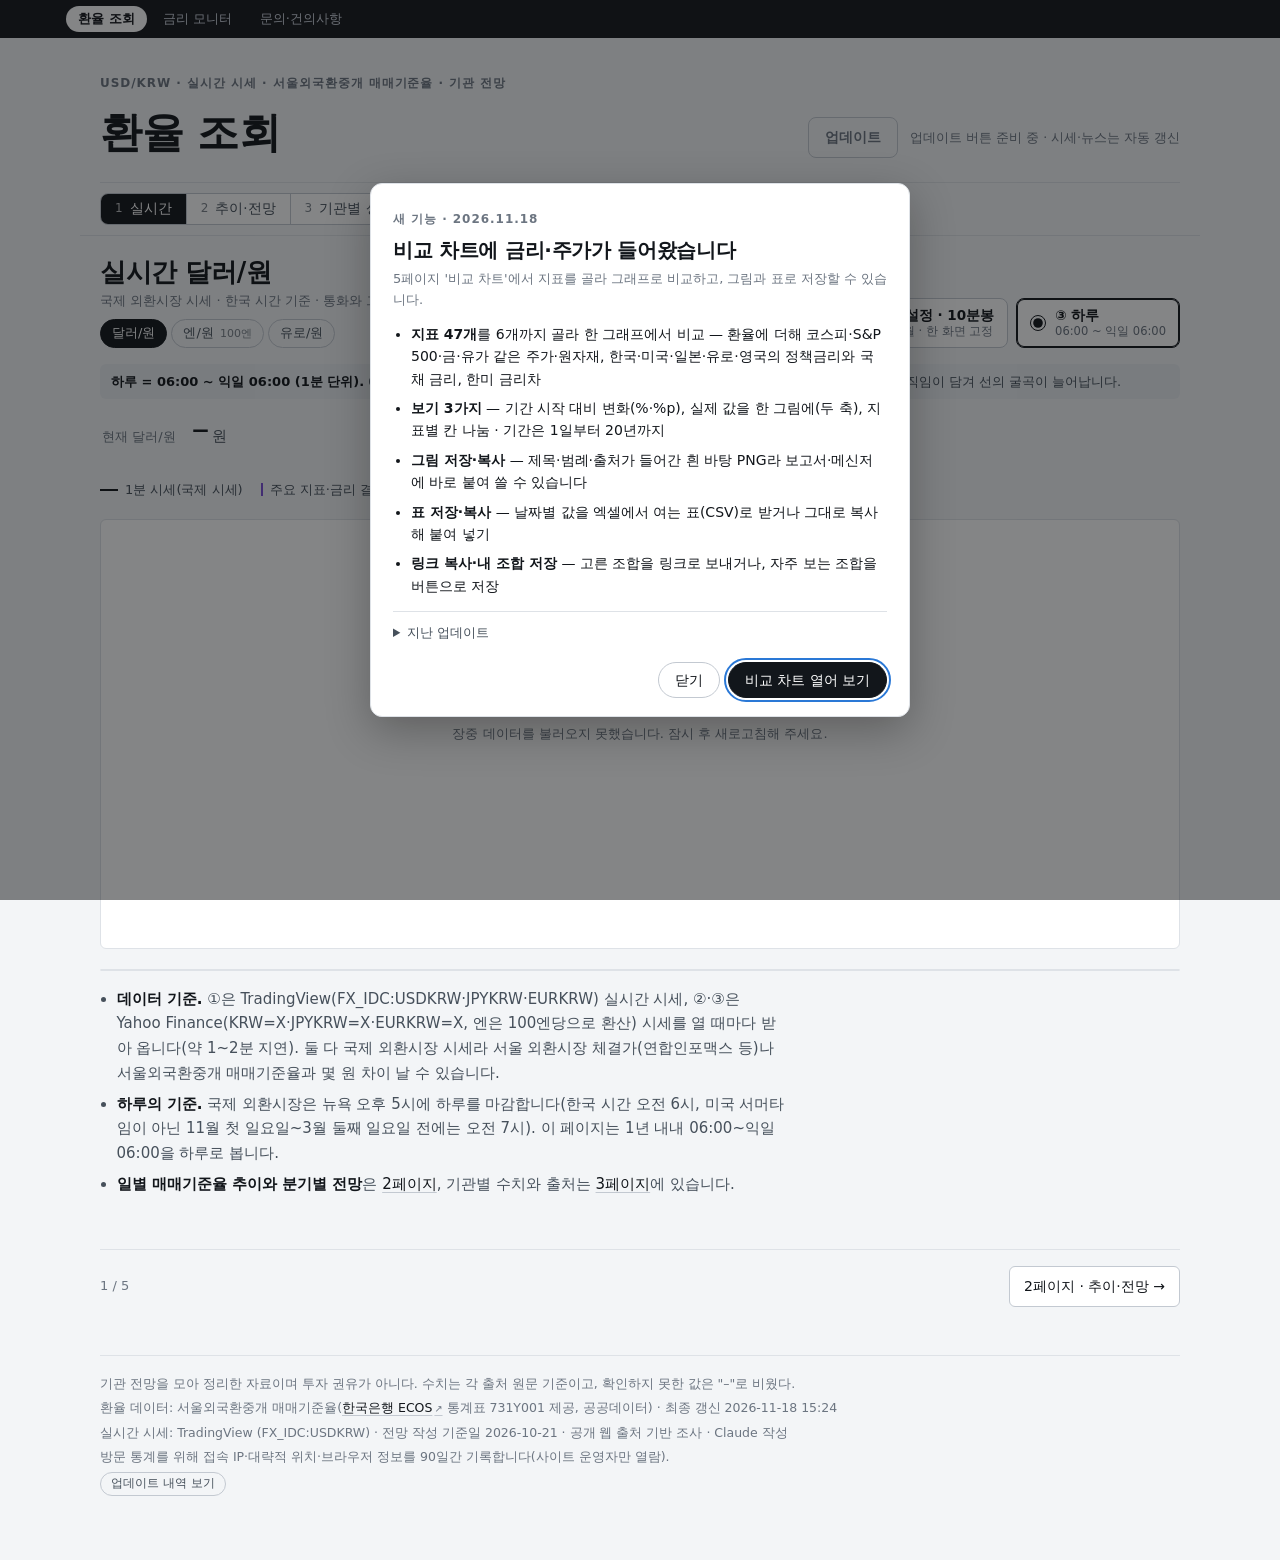
==== docs/index.html @ 7497f589 "새 기능 알림: 접속 때 가장 최근 업데이트 내역 팝업(한 번 닫으면 다음 업데이트까지 안 뜸), 바닥글 '업데이트 내역 보기' - 내용은 index.html 의 WN 배열 맨 앞" ====
<!doctype html>
<html lang="ko">
<head>
<meta charset="utf-8">
<meta name="viewport" content="width=device-width,initial-scale=1,viewport-fit=cover">
<meta name="description" content="달러/원 실시간 1분봉, 서울외국환중개 매매기준율 일별 추이, 국내외 기관 분기별 전망 모음.">
<title>환율 조회</title>
<link rel="stylesheet" href="https://fx-monitor.pages.dev/fonts/pretendard/pretendardvariable-dynamic-subset.css">
<style>
/* Layout: a dealing-room research brief. Live base-rate chart first, then quarterly averages, consensus, per-institution ledgers with source links, method. */
:root{
  --bg:#f3f5f7;
  --surface:#ffffff;
  --ink:#12161b;
  --ink-2:#46505b;
  --muted:#6c7581;
  --rule:#dee2e7;
  --rule-strong:#c3c9d1;
  --chip:#eaeef2;
  --zone:#eef2f6;
  --foreign:#2a78d6;
  --domestic:#eb6834;
  --bbg:#1baf7a;
  --ev:#7a4fd6;
  --up:#d6453d;
  --down:#2a6fd6;
  --font-display:"Pretendard Variable",Pretendard,-apple-system,BlinkMacSystemFont,"Apple SD Gothic Neo","Malgun Gothic",system-ui,sans-serif;
  --font-body:"Pretendard Variable",Pretendard,-apple-system,BlinkMacSystemFont,"Apple SD Gothic Neo","Malgun Gothic",system-ui,sans-serif;
  --k1:#2a78d6;--k2:#eb6834;--k3:#1baf7a;--k4:#eda100;--k5:#4a3aa7;--k6:#e87ba4;--k7:#008300;--k8:#e34948;
  --font-num:"Pretendard Variable",Pretendard,-apple-system,BlinkMacSystemFont,"Apple SD Gothic Neo","Malgun Gothic",system-ui,sans-serif;
}
@media (prefers-color-scheme: dark){
  :root:not([data-theme="light"]){
    --bg:#0f1215;--surface:#171b20;--ink:#eef1f4;--ink-2:#b4bcc6;--muted:#8a939e;
    --rule:#2a3038;--rule-strong:#3b434d;--chip:#232930;--zone:#1c2229;
    --foreign:#3987e5;--domestic:#d95926;--bbg:#199e70;--up:#ec6a62;--down:#5596ee;--ev:#a98cf2;
    --k1:#3987e5;--k2:#d95926;--k3:#199e70;--k4:#c98500;--k5:#9085e9;--k6:#d55181;--k7:#2e9e2e;--k8:#e66767;
    color-scheme:dark;
  }
}
:root[data-theme="dark"]{
  --bg:#0f1215;--surface:#171b20;--ink:#eef1f4;--ink-2:#b4bcc6;--muted:#8a939e;
  --rule:#2a3038;--rule-strong:#3b434d;--chip:#232930;--zone:#1c2229;
  --foreign:#3987e5;--domestic:#d95926;--bbg:#199e70;--up:#ec6a62;--down:#5596ee;--ev:#a98cf2;
  --k1:#3987e5;--k2:#d95926;--k3:#199e70;--k4:#c98500;--k5:#9085e9;--k6:#d55181;--k7:#2e9e2e;--k8:#e66767;
  color-scheme:dark;
}
*{box-sizing:border-box}
body{background:var(--bg);color:var(--ink);font-family:var(--font-body);font-size:15px;line-height:1.65;-webkit-font-smoothing:antialiased;font-variant-numeric:tabular-nums}
.wrap{max-width:1120px;margin:0 auto;padding-inline:20px;padding-block:28px 64px}
@media (max-width:480px){.wrap{padding-inline:16px}}
h1,h2,h3{font-family:var(--font-display);text-wrap:balance;margin:0;color:var(--ink);letter-spacing:-.015em}
h1{font-size:clamp(28px,4.4vw,42px);line-height:1.2;font-weight:700;letter-spacing:-.01em}
h2{font-size:clamp(21px,2.6vw,26px);line-height:1.3;font-weight:700}
h3{font-size:17px;line-height:1.4;font-weight:600}
p{margin:0;max-width:68ch}
a{color:var(--ink);text-decoration:underline;text-decoration-color:var(--rule-strong);text-underline-offset:3px;text-decoration-thickness:1px}
a:hover{text-decoration-color:var(--ink)}
a[target="_blank"]::after{content:"↗";font-size:.78em;margin-left:2px;color:var(--muted)}
a:focus-visible,[tabindex]:focus-visible,button:focus-visible,input:focus-visible{outline:2px solid var(--foreign);outline-offset:2px;border-radius:2px}
.num,td.n,th.n{font-family:var(--font-num);font-variant-numeric:tabular-nums}
.eyebrow{font-size:12px;letter-spacing:.08em;text-transform:uppercase;color:var(--muted);font-weight:600}
.muted{color:var(--muted)}
.small{font-size:13px}

/* header */
header.top{display:grid;gap:14px;padding-block:8px 24px;border-bottom:1px solid var(--rule)}
.lede{font-size:16px;color:var(--ink-2)}
.meta{display:flex;flex-wrap:wrap;gap:6px 18px;font-size:13px;color:var(--muted)}

/* nav */
nav.toc{position:sticky;top:env(safe-area-inset-top,0px);z-index:5;background:var(--bg);border-bottom:1px solid var(--rule);margin-inline:-20px;padding-inline:20px}
@media (max-width:480px){nav.toc{margin-inline:-16px;padding-inline:16px}}
nav.toc .navrow{display:flex;align-items:center;flex-wrap:wrap;gap:8px 14px;padding-block:10px}
nav.toc ul{list-style:none;margin:0;padding:0;display:flex;gap:6px;overflow-x:auto;scrollbar-width:none;flex:1 1 260px;min-width:0}
.pager{display:inline-flex;border:1px solid var(--rule-strong);border-radius:8px;overflow:hidden;flex:none;background:var(--surface)}
.pager button{font:inherit;font-size:13.5px;font-weight:500;line-height:1.3;padding:6px 14px;border:0;background:transparent;color:var(--ink-2);cursor:pointer;display:inline-flex;align-items:center;gap:7px}
.pager button + button{border-left:1px solid var(--rule-strong)}
.pager button:hover{color:var(--ink)}
.pager button[aria-selected="true"]{background:var(--ink);color:var(--surface)}
.pager .pn{font-family:var(--font-num);font-size:12px;opacity:.7}
.pager{max-width:100%;overflow-x:auto;scrollbar-width:none}
@media (max-width:480px){.pager button{padding:6px 9px;font-size:12.5px;gap:4px}.pager .pn{display:none}}
nav.toc ul::-webkit-scrollbar{display:none}
nav.toc a{display:block;white-space:nowrap;text-decoration:none;font-size:13px;padding:5px 11px;border-radius:999px;background:var(--chip);color:var(--ink-2)}
nav.toc a::after{content:none}
nav.toc a:hover{color:var(--ink)}

/* stat row */
.stats{display:grid;grid-template-columns:repeat(auto-fit,minmax(230px,1fr));gap:12px;margin-top:24px}
.stat{background:var(--surface);border:1px solid var(--rule);border-radius:6px;padding:16px 18px;display:grid;gap:6px;min-width:0;align-content:start}
.stat .label{font-size:13px;color:var(--muted);font-weight:500}
.stat .big{font-family:var(--font-num);font-size:30px;line-height:1.1;font-weight:500;letter-spacing:-.02em}
.stat .pair{display:grid;grid-template-columns:auto 1fr;gap:4px 10px;align-items:baseline}
.stat .pair .v{font-family:var(--font-num);font-size:24px;font-weight:500;letter-spacing:-.02em}
.stat .pair .k{font-size:13px;color:var(--ink-2);display:flex;align-items:center;gap:6px}
.stat .foot{font-size:12.5px;color:var(--muted)}
.sw{display:inline-block;width:10px;height:10px;border-radius:50%;flex:none}
.sw.f{background:var(--foreign)} .sw.d{background:var(--domestic)} .sw.b{background:var(--bbg)}
.sw.sq{border-radius:1px} .sw.dia{border-radius:1px;transform:rotate(45deg) scale(.85)}
.sw.line{width:18px;height:0;border-radius:0;background:none;border-top:2px solid var(--ink)}
.sw.dash{width:18px;height:0;border-radius:0;background:none;border-top:2px dashed var(--ink-2)}
.sw.dash.f{border-top-color:var(--foreign)} .sw.dash.d{border-top-color:var(--domestic)} .sw.dash.b{border-top-color:var(--bbg)}
.sw.dot{width:8px;height:8px;opacity:.5}
.sw.band{width:18px;height:10px;border-radius:2px;background:var(--ink);opacity:.14}
.sw.evsw{width:2px;height:13px;border-radius:0;background:var(--ev)}
.evlab{font-family:var(--font-body);font-size:11.5px;fill:var(--ink);paint-order:stroke;stroke:var(--surface);stroke-width:3px;stroke-linejoin:round}
.evlab .evn,.evlab.evn{font-weight:600}
.evlab .evv,.evlab.evv{fill:var(--ink-2)}
.evarrow{stroke:var(--ev);stroke-width:1.25}
.evhead{fill:var(--ev)}
.evbadge{fill:var(--ev)}
.evnum{fill:#fff;font-family:var(--font-num);font-size:10.5px;font-weight:600}
.evlist .evr .nb{display:inline-grid;place-items:center;width:17px;height:17px;border-radius:50%;background:var(--ev);color:#fff;font-family:var(--font-num);font-size:10.5px;font-weight:600;margin-right:6px;vertical-align:1px}
.evlist{display:grid;gap:0;border:1px solid var(--rule);border-radius:6px;background:var(--surface);overflow:hidden}
.evlist .evh{font-size:12.5px;font-weight:600;color:var(--ink-2);padding:8px 12px;background:var(--bg);border-bottom:1px solid var(--rule)}
.evlist .evr{display:grid;grid-template-columns:52px minmax(140px,1.4fr) repeat(3,minmax(70px,.6fr)) auto;gap:4px 12px;align-items:baseline;padding:7px 12px;border-bottom:1px solid var(--rule);font-size:13px}
.evlist .evr:last-child{border-bottom:0}
.evlist .evr b{font-family:var(--font-num);font-weight:500}
.evlist .evr .num{font-family:var(--font-num);color:var(--ink-2)}
.evlist .evr .st{font-size:12px;color:var(--muted)}
.evlist.scroll{max-height:380px;overflow:auto}
.evlist.multi .evr{grid-template-columns:96px minmax(140px,1.4fr) repeat(3,minmax(70px,.6fr)) auto}
@media (max-width:600px){.evlist.multi .evr{grid-template-columns:90px 1fr}}
.lwinfo{font-size:12.5px;color:var(--ink-2);min-height:1.5em}
.lwinfo b{font-family:var(--font-num);font-weight:500;color:var(--ink)}
.evlist .evnone{padding:10px 12px;font-size:13px;color:var(--muted)}
@media (max-width:600px){.evlist .evr{grid-template-columns:44px 1fr;}.evlist .evr>span:nth-child(n+3){grid-column:2}}
.sw.cu{width:7px;height:12px;border-radius:1px;background:var(--up)}
.sw.cd{width:7px;height:12px;border-radius:1px;background:var(--down)}

/* sections */
section{padding-block:40px 8px;display:grid;gap:16px;scroll-margin-top:120px}
.pagehead{display:grid;gap:6px;padding-top:32px}
.pagefoot{display:flex;justify-content:space-between;align-items:center;gap:12px;flex-wrap:wrap;margin-top:44px;padding-top:16px;border-top:1px solid var(--rule)}
.nextpg{text-decoration:none;font-weight:500;font-size:14px;padding:8px 14px;border:1px solid var(--rule-strong);border-radius:6px;background:var(--surface)}
.nextpg:hover{border-color:var(--ink)}
section > .head{display:grid;gap:6px}
.card{background:var(--surface);border:1px solid var(--rule);border-radius:6px;padding:18px;min-width:0}
.notes{margin:0;padding-left:1.1em;display:grid;gap:6px;max-width:72ch;color:var(--ink-2)}
.notes b{color:var(--ink);font-weight:600}
.two{display:grid;grid-template-columns:repeat(auto-fit,minmax(300px,1fr));gap:12px}
.two > *{min-width:0}

/* chart controls */
.ctl{display:flex;flex-wrap:wrap;gap:10px 18px;align-items:center;margin-bottom:12px}
.seg{display:flex;flex-wrap:wrap;gap:4px}
.seg button{font:inherit;font-size:13px;line-height:1.3;padding:5px 11px;border-radius:999px;border:1px solid var(--rule-strong);background:transparent;color:var(--ink-2);cursor:pointer}
.seg button:hover{color:var(--ink);border-color:var(--ink-2)}
.seg button[aria-pressed="true"]{background:var(--ink);color:var(--surface);border-color:var(--ink)}
.chk{display:inline-flex;gap:6px;align-items:center;font-size:13px;color:var(--ink-2);cursor:pointer;user-select:none}
.chk input{accent-color:var(--ink);margin:0}
.chk.off{opacity:.45;cursor:default}
.dates{display:flex;flex-wrap:wrap;align-items:center;gap:6px;font-size:13px;color:var(--muted)}
.dates input{font-family:var(--font-num);font-size:13px;padding:4px 8px;border:1px solid var(--rule-strong);border-radius:4px;background:var(--surface);color:var(--ink);min-width:0}
.sumrow{display:flex;flex-wrap:wrap;gap:4px 22px;font-size:13px;color:var(--ink-2);margin-bottom:10px}
.sumrow b{font-family:var(--font-num);font-weight:500;color:var(--ink)}

/* chart */
.legend{display:flex;flex-wrap:wrap;gap:6px 18px;font-size:13px;color:var(--ink-2);margin-bottom:8px}
.legend span{display:inline-flex;align-items:center;gap:7px}
#chart{position:relative;width:100%;min-height:300px;touch-action:pan-y}
#chart svg{display:block}
#chart .loading{position:absolute;inset:0;display:grid;place-items:center;color:var(--muted);font-size:13px}
.grid{stroke:var(--rule);stroke-width:1}
.base{stroke:var(--rule-strong);stroke-width:1}
.tick{fill:var(--muted);font-family:var(--font-num);font-size:11px}
.xt{fill:var(--ink-2);font-family:var(--font-num);font-size:11px}
.xy{fill:var(--muted);font-family:var(--font-num);font-size:10.5px}
.tickmark{stroke:var(--rule-strong)}
.zone{fill:var(--zone)}
.zone-label{fill:var(--muted);font-family:var(--font-body);font-size:11px;font-weight:500}
.act{fill:none;stroke:var(--ink);stroke-width:1.5;stroke-linejoin:round;stroke-linecap:round}
.fc{fill:none;stroke-width:2;stroke-dasharray:5 4;stroke-linejoin:round}
.fc-f{stroke:var(--foreign)} .fc-d{stroke:var(--domestic)} .fc-b{stroke:var(--bbg)}
.mk{stroke:var(--surface);stroke-width:2}
.mk-f{fill:var(--foreign)} .mk-d{fill:var(--domestic)} .mk-b{fill:var(--bbg)}
.pt{stroke:var(--surface);stroke-width:1.25}
.pt-f{fill:var(--foreign);fill-opacity:.45}
.pt-d{fill:var(--domestic);fill-opacity:.45}
.dl{fill:var(--ink);font-family:var(--font-body);font-size:12px;font-weight:500}
.dl tspan.v{font-family:var(--font-num)}
.cross{stroke:var(--rule-strong);stroke-width:1}
.hov{fill:var(--ink);stroke:var(--surface);stroke-width:2}
.hit{fill:transparent;cursor:crosshair}
#tip{position:absolute;pointer-events:none;background:var(--surface);border:1px solid var(--rule-strong);border-radius:6px;padding:10px 12px;font-size:12.5px;line-height:1.5;min-width:200px;max-width:270px;box-shadow:0 6px 20px rgba(0,0,0,.12);z-index:3}
#tip .tq{font-family:var(--font-num);font-weight:500;color:var(--ink);margin-bottom:4px}
#tip .tr{display:flex;align-items:center;gap:7px;color:var(--ink)}
#tip .tr b{font-family:var(--font-num);font-weight:500;margin-left:auto;padding-left:10px}
#tip .ts{color:var(--muted);padding-left:17px;margin-bottom:3px}
#tip .tg{color:var(--ink-2);border-top:1px solid var(--rule);padding-top:5px;margin-top:3px}
.chart-help{font-size:12.5px;color:var(--muted);margin-top:8px}

/* tables */
.tbl{overflow-x:auto;border:1px solid var(--rule);border-radius:6px;background:var(--surface)}
table{border-collapse:collapse;width:100%;font-size:13.5px;line-height:1.5}
th,td{padding:9px 12px;text-align:left;vertical-align:top;border-bottom:1px solid var(--rule)}
tr:last-child td{border-bottom:0}
thead th{font-size:12px;font-weight:600;color:var(--muted);letter-spacing:.02em;background:var(--surface);white-space:nowrap;border-bottom:1px solid var(--rule-strong)}
td.n,th.n{text-align:right;white-space:nowrap}
td.n.empty{color:var(--muted)}
td.inst{white-space:nowrap;font-weight:500}
td.inst .sub{display:block;font-weight:400;font-size:12px;color:var(--muted)}
td.src{min-width:180px;font-size:12.5px}
td.date{white-space:nowrap;font-family:var(--font-num);font-size:12.5px;color:var(--ink-2)}
td.view{min-width:300px;color:var(--ink-2)}
td.dir{white-space:nowrap}
th.grp{text-align:center;color:var(--ink);font-size:12.5px}
th.grp .sw{margin-right:6px;vertical-align:-1px}
td.q{font-family:var(--font-num);font-weight:500}
td.big{font-size:15px;font-weight:500;color:var(--ink)}
.sep{border-left:1px solid var(--rule-strong)}
tr.subhead td{background:var(--bg);font-size:12px;font-weight:600;color:var(--muted);letter-spacing:.02em;padding-block:6px}
tr.ours td{color:var(--ink-2)}
sup.fn{font-family:var(--font-body);font-size:10px;color:var(--muted);margin-left:2px}
.pill{display:inline-block;font-size:11.5px;line-height:1.4;padding:1px 8px;border-radius:999px;background:var(--chip);color:var(--ink-2);white-space:nowrap}
.pill.eop{border:1px solid var(--rule-strong);background:transparent}
.dirtag{display:inline-block;font-size:12px;padding:1px 8px;border-radius:3px;background:var(--chip);color:var(--ink-2);white-space:nowrap}
.incl{font-size:13px;color:var(--ink-2);display:grid;gap:4px}
.incl b{color:var(--ink);font-weight:600}

/* aggregate cards */
.agg{display:grid;gap:10px;align-content:start}
.agg .h{display:grid;gap:2px}
.agg .h .t{font-weight:600;font-size:14.5px;color:var(--ink)}
.agg .h .s{font-size:12.5px;color:var(--muted)}
.agg table{font-size:13px}
.agg th,.agg td{padding:7px 8px}
.agg tr td:first-child,.agg tr th:first-child{padding-left:0}
.agg tr td:last-child,.agg tr th:last-child{padding-right:0}
.agg .note{font-size:12.5px;color:var(--ink-2)}
.cnt{display:flex;align-items:center;gap:8px;justify-content:flex-end}
.cnt .bar{display:inline-block;height:8px;border-radius:2px;background:var(--rule-strong);width:calc(var(--w) * 56px)}
.cnt .k{font-family:var(--font-num);min-width:2.6em;text-align:right}

.strip{display:grid;grid-template-columns:repeat(auto-fit,minmax(118px,1fr));gap:1px;background:var(--rule);border:1px solid var(--rule);border-radius:6px;overflow:hidden}
.strip div{background:var(--surface);padding:10px 12px;display:grid;gap:2px}
.strip .m{font-size:12px;color:var(--muted)}
.strip .v{font-family:var(--font-num);font-size:17px;font-weight:500}
.strip .now{box-shadow:inset 0 -2px 0 var(--ink)}
ul.plain{margin:0;padding-left:1.1em;display:grid;gap:7px;color:var(--ink-2)}
ul.plain b{color:var(--ink);font-weight:600}
footer{margin-top:48px;padding-top:18px;border-top:1px solid var(--rule);font-size:12.5px;color:var(--muted);display:grid;gap:4px}
html{scroll-behavior:smooth}
@media (prefers-reduced-motion:reduce){html{scroll-behavior:auto}}
[hidden]{display:none!important}
section > *,.mpanel > *,.card,.two > *{min-width:0}
.rchart,#chart,.rtchart{width:100%;min-width:0;overflow:hidden}
html,body{margin:0}
img{max-width:100%}
#rt{padding-top:20px}
.rt-bar{display:flex;flex-wrap:wrap;align-items:flex-end;justify-content:space-between;gap:10px 18px}
.lwov{position:absolute;left:0;top:0;pointer-events:none;z-index:3;overflow:visible}
.rtchart{height:clamp(380px,calc(100vh - 380px),760px);height:clamp(380px,calc(100dvh - 380px),760px);background:var(--surface);border:1px solid var(--rule);border-radius:6px;overflow:hidden}
#tv{height:100%;width:100%}
.credit{font-size:12px;color:var(--muted);margin-top:-8px}
.p2intro{display:grid;gap:12px;padding-top:28px}
.modes{display:flex;flex-wrap:wrap;gap:8px}
.mode{display:flex;align-items:center;gap:9px;padding:8px 13px;border:1px solid var(--rule-strong);border-radius:8px;background:var(--surface);cursor:pointer;user-select:none}
.mode input{accent-color:var(--ink);margin:0;width:16px;height:16px}
.mode span{display:grid;line-height:1.3}
.mode b{font-size:13.5px;font-weight:600;color:var(--ink)}
.mode small{font-size:11.5px;color:var(--muted)}
.mode:has(input:checked){border-color:var(--ink);box-shadow:inset 0 0 0 1px var(--ink)}
.mpanel{display:grid;gap:10px}
.spec{font-size:13px;color:var(--ink-2);background:var(--chip);border-radius:6px;padding:7px 11px;margin:0;max-width:none}
.spec b{color:var(--ink);font-weight:600}
.rchart{position:relative;height:clamp(320px,calc(100vh - 470px),640px);height:clamp(320px,calc(100dvh - 470px),640px);background:var(--surface);border:1px solid var(--rule);border-radius:6px;touch-action:pan-y}
.rchart svg{display:block}
.rchart .msg{position:absolute;inset:0;display:grid;place-items:center;color:var(--muted);font-size:13px;text-align:center;padding:16px}
.rtip{position:absolute;pointer-events:none;background:var(--surface);border:1px solid var(--rule-strong);border-radius:6px;padding:9px 11px;font-size:12.5px;line-height:1.5;min-width:170px;box-shadow:0 6px 20px rgba(0,0,0,.12);z-index:3}
.rtip .tq{font-family:var(--font-num);font-weight:500;color:var(--ink);margin-bottom:3px}
.rtip .tr{display:flex;gap:10px;justify-content:space-between;color:var(--ink-2)}
.rtip .tr b{font-family:var(--font-num);font-weight:500;color:var(--ink)}
.up{color:var(--up)} .down{color:var(--down)}
.dline{fill:none;stroke:var(--ink);stroke-width:1.75;stroke-linejoin:round;stroke-linecap:round}
.darea{fill:var(--ink);fill-opacity:.06;stroke:none}
.dfill{fill:none;stroke:var(--ink-2);stroke-width:1.5;stroke-linejoin:round;opacity:.55}
.sw.fill{width:18px;height:0;border-radius:0;background:none;border-top:2px solid var(--ink-2);opacity:.55}
.oline{stroke:var(--ink-2);stroke-width:1;stroke-dasharray:4 4}
.olab{fill:var(--ink-2);font-family:var(--font-num);font-size:11px;paint-order:stroke;stroke:var(--surface);stroke-width:4px;stroke-linejoin:round}
.toprow{display:flex;flex-wrap:wrap;align-items:flex-end;justify-content:space-between;gap:10px 20px}
.updbox{display:flex;flex-wrap:wrap;align-items:center;gap:6px 12px}
.updbtn{font:inherit;font-size:14px;font-weight:600;padding:8px 16px;border-radius:8px;border:1px solid var(--ink);background:var(--ink);color:var(--surface);cursor:pointer}
.updbtn:disabled{background:transparent;color:var(--muted);border-color:var(--rule-strong);cursor:default}
.updmsg{font-size:12.5px;color:var(--muted);max-width:42ch}
.updconfirm{display:grid;gap:10px;margin-top:4px;padding:12px 14px;border:1.5px solid var(--ink);border-radius:8px;background:var(--surface);font-size:14px;max-width:640px}
.updconfirm p{margin:0}
.updconfirm .row{display:flex;gap:8px}
.updconfirm button{font:inherit;font-size:13.5px;font-weight:500;padding:6px 14px;border-radius:6px;border:1px solid var(--rule-strong);background:transparent;color:var(--ink);cursor:pointer}
.updconfirm button.go{background:var(--ink);color:var(--surface);border-color:var(--ink)}
#nq{font:inherit;font-size:13px;padding:5px 10px;border:1px solid var(--rule-strong);border-radius:6px;background:var(--surface);color:var(--ink);min-width:0;width:200px}
.urgent{border:1.5px solid var(--up);border-radius:8px;background:var(--surface);padding:10px 14px;display:grid;gap:4px}
.urgent .uh{font-size:12.5px;font-weight:600;color:var(--up)}
.lgh{font-size:14.5px;margin:18px 0 8px}
.lgh2{font-size:13px;font-weight:600;color:var(--ink-2);margin:14px 0 6px}
.linkgrid{display:grid;grid-template-columns:repeat(auto-fill,minmax(240px,1fr));gap:10px}
.lcard{display:grid;gap:3px;background:var(--surface);border:1px solid var(--rule);border-radius:8px;padding:12px 14px;text-decoration:none;color:var(--ink);min-width:0}
.lcard:hover{border-color:var(--rule-strong);background:var(--chip)}
.lcard b{font-size:14px;font-weight:600}
.lcard span{font-size:12.5px;color:var(--muted)}
.nx-toolbar{display:flex;flex-wrap:wrap;gap:10px 14px;align-items:center;margin-bottom:12px}
.nx-search{flex:1 1 220px;max-width:340px;border:1px solid var(--rule-strong);background:var(--surface);color:var(--ink);border-radius:8px;padding:6px 10px;font:inherit;font-size:14px}
.nx-toolbar select{border:1px solid var(--rule-strong);background:var(--surface);color:var(--ink);border-radius:8px;padding:5px 8px;font:inherit;font-size:13px}
.nx-check{display:inline-flex;align-items:center;gap:6px;font-size:13px;color:var(--ink-2)}
.nx-end{margin-left:auto}
.nx-btn{border:1px solid var(--rule-strong);background:var(--surface);color:var(--ink);border-radius:8px;padding:5px 12px;font:inherit;font-size:13px;cursor:pointer}
.nx-btn:hover{background:var(--chip)}
.nx-cats{display:flex;flex-wrap:wrap;gap:6px;flex-basis:100%}
.nx-cat{border:1px solid var(--rule-strong);background:var(--surface);border-radius:999px;padding:3px 11px;font:inherit;font-size:13px;color:var(--ink-2);cursor:pointer}
.nx-cat:hover{background:var(--chip)}
.nx-cat[aria-pressed="true"]{border-color:var(--ink-2);color:var(--ink);font-weight:600}
.nx-cat .n{color:var(--muted);font-weight:400;margin-left:3px}
.nx-inbox{display:grid;grid-template-columns:minmax(0,5fr) minmax(0,6fr);border:1px solid var(--rule);border-radius:10px;background:var(--surface);overflow:hidden;height:max(460px,calc(100dvh - 260px))}
.nx-list{overflow-y:auto;border-right:1px solid var(--rule);outline:none;overscroll-behavior:contain}
.nx-day{position:sticky;top:0;z-index:1;background:var(--surface);border-bottom:1px solid var(--rule);padding:6px 16px;font-size:12px;font-weight:600;color:var(--ink-2);display:flex;justify-content:space-between}
.nx-day span{font-weight:400;color:var(--muted)}
.nx-item{display:grid;grid-template-columns:10px minmax(0,1fr);gap:2px 10px;padding:10px 16px 11px 12px;border-bottom:1px solid var(--rule);cursor:pointer}
.nx-item:hover{background:var(--chip)}
.nx-item[aria-selected="true"]{background:color-mix(in srgb,var(--down) 10%,transparent)}
.nx-dot{width:7px;height:7px;border-radius:50%;margin-top:7px;background:transparent}
.nx-item.unread .nx-dot{background:var(--down)}
.nx-item .meta{font-size:12px;color:var(--muted);display:flex;gap:6px;min-width:0}
.nx-item .meta .s{color:var(--ink-2);font-weight:500;overflow:hidden;text-overflow:ellipsis;white-space:nowrap}
.nx-item .t{grid-column:2;font-size:14px;line-height:1.45;color:var(--ink-2);display:-webkit-box;-webkit-line-clamp:2;-webkit-box-orient:vertical;overflow:hidden}
.nx-item.unread .t{color:var(--ink);font-weight:600}
.nx-item .tg{grid-column:2;font-size:11.5px;color:var(--muted)}
.nx-item .tg.lv-긴급{color:var(--up)}
.nx-empty{padding:40px 20px;text-align:center;color:var(--muted);font-size:14px}
.nx-reader{overflow-y:auto;padding:28px 32px;display:grid;align-content:start;gap:14px;min-width:0}
.nx-reader .pill{justify-self:start;font-size:11.5px;border:1px solid var(--rule-strong);border-radius:999px;padding:1px 9px;color:var(--ink-2)}
.nx-reader .pill.lv-긴급{border-color:var(--up);color:var(--up)}
.nx-reader h3{font-size:21px;line-height:1.4;word-break:keep-all;text-wrap:pretty}
.nx-reader .byline{font-size:13px;color:var(--muted)}
.nx-reader .none{margin:0;color:var(--muted);font-size:13.5px}
.nx-reader .open{justify-self:start;display:inline-block;background:var(--down);color:#fff;border-radius:8px;padding:7px 14px;font-size:14px;font-weight:600;text-decoration:none}
.nx-reader .open::after{content:"↗";color:inherit;font-size:.9em;margin-left:4px}
.nx-reader-empty{color:var(--muted);font-size:14px;padding-top:40px;text-align:center}
.nx-badge{display:inline-grid;place-items:center;min-width:18px;height:18px;padding:0 5px;margin-left:6px;border-radius:999px;background:var(--down);color:#fff;font-size:11px;font-weight:600;vertical-align:1px}
@media (max-width:860px){
  .nx-inbox{grid-template-columns:1fr;height:auto;overflow:visible;border:0;background:transparent}
  .nx-list{border:1px solid var(--rule);border-radius:10px;background:var(--surface);overflow:visible}
  .nx-reader{display:none}
  .nx-end{margin-left:0}
}
.newslist{display:grid;background:var(--surface);border:1px solid var(--rule);border-radius:6px;overflow:hidden;position:relative;min-height:120px}
.newslist .msg{padding:24px;color:var(--muted);font-size:13px;text-align:center}
.nday{font-size:12px;font-weight:600;color:var(--muted);letter-spacing:.02em;padding:10px 14px 6px;background:var(--bg);border-bottom:1px solid var(--rule)}
.nitem{display:grid;grid-template-columns:44px auto 1fr auto;align-items:baseline;gap:4px 10px;padding:9px 14px;border-bottom:1px solid var(--rule);text-decoration:none;color:var(--ink)}
.nitem:hover{background:var(--chip)}
.nitem::after{content:none!important}
.ntime{font-family:var(--font-num);font-size:12.5px;color:var(--muted)}
.nbadge{font-size:11px;font-weight:600;padding:1px 7px;border-radius:3px;white-space:nowrap;border:1px solid var(--rule-strong);color:var(--ink-2)}
.nbadge.lv-긴급{border-color:var(--up);color:var(--up)}
.nbadge.lv-외환{border-color:var(--down);color:var(--down)}
.ntitle{font-size:14px;line-height:1.5;min-width:0}
.nitem .nsrc{font-size:12px;color:var(--muted);white-space:nowrap}
.nitem.fresh .ntitle{font-weight:600}
@media (max-width:600px){.nitem{grid-template-columns:40px auto 1fr}.nitem .nsrc{grid-column:3}}
.ntime{white-space:nowrap}
.urgent .nitem{grid-template-columns:76px auto 1fr auto}
@media (max-width:600px){.urgent .nitem{grid-template-columns:76px auto 1fr}}
.nowbox{display:flex;flex-wrap:wrap;align-items:baseline;gap:4px 16px;padding-inline:2px}
.nowbox .nlab{font-size:13px;color:var(--muted);font-weight:500}
.nowbox .nval{font-family:var(--font-num);font-size:clamp(28px,4vw,36px);font-weight:500;letter-spacing:-.02em;line-height:1.1;color:var(--ink)}
.nowbox .nunit{font-family:var(--font-body);font-size:15px;color:var(--ink-2);margin-left:3px;letter-spacing:0}
.nowbox .nchg{font-size:14px;color:var(--ink-2)}
.nowbox .nchg b{font-family:var(--font-num);font-weight:500}
.nowbox .ntime{font-size:13px;color:var(--muted)}
.band{fill:var(--ink);fill-opacity:.09;stroke:none}
.cline{fill:none;stroke:var(--ink);stroke-width:1.25;stroke-linejoin:round}
.wick{stroke-width:1}
.c-up{fill:var(--up);stroke:var(--up)} .c-dn{fill:var(--down);stroke:var(--down)}
.dsep{stroke:var(--rule);stroke-width:1;stroke-dasharray:2 3}
.curseg{margin-top:8px}
.c2bar{display:flex;flex-wrap:wrap;align-items:center;gap:6px 14px;padding-top:24px}
#p2{scroll-margin-top:64px}.c2bar .curseg{margin-top:0}
.pager button{white-space:nowrap}
.curseg small{font-size:11px;color:inherit;opacity:.7;margin-left:2px}

/* ---------- 5페이지: 비교 차트 */
.cmp-ser{display:flex;flex-wrap:wrap;gap:6px;margin-bottom:12px}
.cmp-chip{display:grid;grid-template-columns:auto auto;gap:0 8px;align-items:center;text-align:left;font:inherit;border:1px solid var(--rule-strong);background:var(--surface);border-radius:8px;padding:6px 11px 6px 9px;cursor:pointer;color:var(--ink)}
.cmp-chip:hover{border-color:var(--ink-2)}
.cmp-chip .k{width:16px;height:0;border-top:2px dashed var(--rule-strong);grid-row:1/3}
.cmp-chip[aria-pressed="true"]{border-color:var(--ink-2)}
.cmp-chip[aria-pressed="true"] .k{border-top-style:solid;border-top-color:var(--c)}
.cmp-chip .nm{font-size:13.5px;font-weight:600;white-space:nowrap}
.cmp-chip[aria-pressed="false"] .nm{font-weight:400;color:var(--ink-2)}
.cmp-chip .sb{font-size:11.5px;color:var(--muted);white-space:nowrap;font-family:var(--font-num)}
.cmp-label{font-size:12.5px;color:var(--muted);margin-right:2px}
.cmpchart{height:auto;min-height:340px}
.cline{fill:none;stroke-width:2;stroke-linejoin:round;stroke-linecap:round}
.zero{stroke:var(--ink-2);stroke-width:1;stroke-dasharray:3 3;opacity:.6}
.endlab{font-family:var(--font-body);font-size:12px;fill:var(--ink-2)}
.endlab b,.endlab .v{font-weight:600;fill:var(--ink)}
.plab{font-family:var(--font-body);font-size:12px;font-weight:600;fill:var(--ink)}
.cmp-chip .nm,.cmp-chip .sb{grid-column:2}
.cmp-chip.picked{grid-template-columns:auto auto auto}
.cmp-chip .x{grid-row:1/3;grid-column:3;font-size:16px;line-height:1;color:var(--muted);margin-left:4px}
.cmp-chip.picked:hover .x{color:var(--ink)}
.cmp-picked{display:flex;flex-wrap:wrap;align-items:flex-start;gap:6px 10px;margin-bottom:12px;padding-bottom:12px;border-bottom:1px solid var(--rule)}
.cmp-picked .cmp-label{padding-top:10px}
.cmp-picked .cmp-ser{margin-bottom:0}
.cmpcat{margin-bottom:10px}
.seg button:disabled{opacity:.35;cursor:not-allowed}
.seg button.mine .x{margin-left:8px;color:var(--muted);padding:0 2px}
.seg button.mine[aria-pressed="true"] .x{color:var(--surface)}
.cmp-act{margin:4px 0 12px}
.cmpgridbox{margin-top:12px}
.cmpgridbox summary{cursor:pointer;font-size:13.5px;color:var(--ink-2);padding:6px 0}
.cmpgrid{max-height:440px;overflow:auto}
.cmpgrid th{position:sticky;top:0;background:var(--surface);z-index:1}
.axt{font-family:var(--font-body)}
/* 새 기능 알림(업데이트 내역) */
.wn{position:fixed;inset:0;z-index:1000;background:rgba(10,12,15,.5);display:flex;align-items:center;justify-content:center;padding:16px}
.wn[hidden]{display:none}
.wn-box{background:var(--surface);color:var(--ink);border:1px solid var(--rule);border-radius:12px;width:100%;max-width:540px;max-height:calc(100vh - 32px);overflow:auto;padding:22px 22px 18px;box-shadow:0 14px 44px rgba(0,0,0,.28)}
.wn-box h2{margin:6px 0 4px;font-size:20px;line-height:1.35}
.wn-sub{font-size:13px;color:var(--muted);margin:0 0 12px}
.wn-list{margin:0;padding-left:18px;font-size:14px;line-height:1.6}
.wn-list li{margin:7px 0}
.wn-old{margin-top:14px;border-top:1px solid var(--rule);padding-top:10px}
.wn-old summary{cursor:pointer;font-size:13px;color:var(--ink-2)}
.wn-old .d{font-size:12.5px;color:var(--muted);margin-top:12px;font-weight:600}
.wn-old ul{margin:4px 0 0;padding-left:18px;font-size:13px;color:var(--ink-2);line-height:1.55}
.wn-act{display:flex;flex-wrap:wrap;gap:8px;justify-content:flex-end;margin-top:18px}
.wn-act a,.wn-act button,.wn-open{font:inherit;font-size:14px;line-height:1.3;padding:8px 16px;border-radius:999px;border:1px solid var(--rule-strong);background:transparent;color:var(--ink);cursor:pointer;text-decoration:none}
.wn-act .wn-go{background:var(--ink);color:var(--surface);border-color:var(--ink)}
.wn-open{font-size:12px;padding:3px 10px;color:var(--ink-2)}
.rtip .tr .k{display:inline-block;width:12px;height:2px;border-radius:2px;margin-right:6px;vertical-align:middle}
td.corr{font-family:var(--font-num)}

/* ---------- 오늘의 브리핑(1페이지 맨 위) */
.brief{margin:22px 0 0;border:1px solid var(--rule);border-radius:10px;background:var(--surface);padding:14px 18px;display:grid;gap:8px}
.brief-h{display:flex;flex-wrap:wrap;align-items:baseline;gap:4px 10px}
.brief-tag{font-size:11.5px;font-weight:600;color:var(--surface);background:var(--ink);border-radius:999px;padding:2px 9px;align-self:center}
.brief-t{font-size:17px;font-weight:700;letter-spacing:-.01em}
.brief-time{margin-left:auto;font-size:12.5px;color:var(--muted);font-family:var(--font-num)}
.brief-l{margin:0;padding-left:1.1em;display:grid;gap:4px;font-size:14px;color:var(--ink-2);max-width:none}
.brief-fh{font-size:13px;font-weight:600;color:var(--ink);margin-top:2px}
.brief-f{margin:0;padding-left:1.6em;display:grid;gap:3px;font-size:14px;color:var(--ink-2)}
.brief-f:empty{display:none}
.brief-f .side{font-size:12.5px;font-weight:600;margin-left:6px;white-space:nowrap}
.brief-f .side.up{color:var(--up)} .brief-f .side.down{color:var(--down)}
.brief-f a.q{color:var(--ink-2)} .brief-f .s{color:var(--muted);font-size:12px;margin-left:5px;white-space:nowrap}
.brief-links{display:flex;flex-wrap:wrap;gap:4px 14px;font-size:13px}
.brief-links:empty{display:none}
.brief-links a{color:var(--ink-2)}
.brief-links .s{color:var(--muted);font-size:12px;margin-left:4px}
.brief-note{font-size:11.5px;color:var(--muted);max-width:none}
</style>
</head>
<body>
<style>
.sitebar{background:#16181d;font-family:'Pretendard Variable',Pretendard,'Malgun Gothic',system-ui,sans-serif;font-size:13px;line-height:1.4}
.sitebar-in{max-width:1180px;margin:0 auto;padding:6px 16px;display:flex;gap:4px;align-items:center;flex-wrap:wrap}
.sitebar a{color:#c9ced8;text-decoration:none;padding:4px 12px;border-radius:999px;font-weight:500}
.sitebar a:hover{color:#fff}
.sitebar a[aria-current=page]{background:#fff;color:#16181d;font-weight:600}
.sitebar a:focus-visible{outline:2px solid #7ea2ff;outline-offset:2px}
</style>
<nav class="sitebar" aria-label="사이트"><div class="sitebar-in"><a href="/" id="sb-fx" aria-current="page">환율 조회</a><a href="/rates/" id="sb-rates">금리 모니터</a><a href="/contact/" id="sb-ask">문의·건의사항</a></div></nav>
<script>/* GitHub Pages 예비 주소에서는 금리 모니터·문의를 본 주소로 */try{if(/github\.io$/.test(location.hostname)){document.getElementById("sb-rates").href="https://fx-monitor.pages.dev/rates/";document.getElementById("sb-ask").href="https://fx-monitor.pages.dev/contact/"}}catch(e){}</script>
<div class="wrap">
  <header class="top">
    <div class="eyebrow">USD/KRW · 실시간 시세 · 서울외국환중개 매매기준율 · 기관 전망</div>
    <div class="toprow">
      <h1>환율 조회</h1>
      <div class="updbox">
        <button type="button" class="updbtn" id="updBtn" disabled>업데이트</button>
        <span class="updmsg" id="updMsg">상태 확인 중…</span>
      </div>
    </div>
    <div class="updconfirm" id="updConfirm" hidden>
      <p><b>기관 전망·블룸버그 컨센서스를 새로 조사해 반영합니다.</b> 하루에 한 번만 실행되며, 누르면 오늘은 다른 사람도 다시 누를 수 없습니다. 반영까지 10~30분 걸립니다. 시세와 뉴스는 누르지 않아도 자동으로 갱신됩니다.</p>
      <div class="row"><button type="button" class="go" id="updGo">실행</button><button type="button" id="updCancel">취소</button></div>
    </div>
  </header>

  <nav class="toc" aria-label="페이지와 목차">
    <div class="navrow">
      <div class="pager" role="tablist" aria-label="페이지">
        <button type="button" role="tab" aria-controls="p1" aria-selected="true" data-go="1"><span class="pn">1</span>실시간</button>
        <button type="button" role="tab" aria-controls="p2" aria-selected="false" data-go="2"><span class="pn">2</span>추이·전망</button>
        <button type="button" role="tab" aria-controls="p3" aria-selected="false" data-go="3"><span class="pn">3</span>기관별 상세·출처</button>
        <button type="button" role="tab" aria-controls="p4" aria-selected="false" data-go="4"><span class="pn">4</span>뉴스<span class="nx-badge" id="nbadge" hidden></span></button>
        <button type="button" role="tab" aria-controls="p5" aria-selected="false" data-go="5"><span class="pn">5</span>비교 차트</button>
      </div>
      <ul data-for="1">
        <li><a href="#rtnotes">데이터 기준</a></li>
      </ul>
      <ul data-for="2" hidden>
        <li><a href="#trend">환율 추이</a></li>
        <li><a href="#avg">분기별 평균</a></li>
        <li><a href="#consensus">블룸버그 비교</a></li>
        <li><a href="#now">최근 월평균</a></li>
      </ul>
      <ul data-for="3" hidden>
        <li><a href="#foreign">외국계 기관</a></li>
        <li><a href="#domestic">국내 기관</a></li>
        <li><a href="#aggregates">기타 집계</a></li>
        <li><a href="#excluded">평균 제외 자료</a></li>
        <li><a href="#method">산출 기준·한계</a></li>
        <li><a href="#next">다음 업데이트</a></li>
      </ul>
      <ul data-for="4" hidden>
        <li><a href="#news">환율 뉴스</a></li>
      </ul>
      <ul data-for="5" hidden>
        <li><a href="#cmp">비교 차트</a></li>
        <li><a href="#cmpnotes">계산 방법</a></li>
      </ul>
    </div>
  </nav>

  <main id="p1" data-page="1">
  <div class="brief" id="brief" hidden aria-live="polite">
    <div class="brief-h"><span class="brief-tag">오늘의 브리핑</span><b class="brief-t" id="briefT"></b><span class="brief-time" id="briefTime"></span></div>
    <ul class="brief-l" id="briefL"></ul>
    <div class="brief-fh" id="briefFH" hidden></div>
    <ol class="brief-f" id="briefF"></ol>
    <div class="brief-links" id="briefLinks"></div>
    <p class="brief-note">시세를 정해 둔 규칙으로 문장에 옮긴 자동 요약입니다(사람·AI가 쓴 글 아님). 원인은 같은 시간에 함께 움직인 지표로 추정한 것이라 확정된 원인이 아닙니다 · (외신)은 해외 매체 속보 제목(최근 8시간)을 낱말 규칙으로 분류한 것이라 오보·미확인 보도가 섞일 수 있습니다 · 투자 권유가 아닙니다 · <span id="briefSrc"></span></p>
  </div>
  <section id="rt">
    <div class="rt-bar">
      <div class="head">
        <h2 id="rtTitle">실시간 달러/원</h2>
        <p class="muted small">국제 외환시장 시세 · 한국 시간 기준 · 통화와 그래프 방식을 고르세요</p>
        <div class="seg curseg" role="group" aria-label="통화" id="curSeg">
          <button type="button" data-cur="usd" aria-pressed="true">달러/원</button>
          <button type="button" data-cur="jpy" aria-pressed="false">엔/원 <small>100엔</small></button>
          <button type="button" data-cur="eur" aria-pressed="false">유로/원</button>
        </div>
      </div>
      <div class="modes" role="radiogroup" aria-label="그래프 방식">
        <label class="mode"><input type="radio" name="rtmode" value="drag"><span><b>① 드래그로 보기</b><small>실시간 · 확대·이동</small></span></label>
        <label class="mode"><input type="radio" name="rtmode" value="range"><span><b>② 기간 설정 · 10분봉</b><small>최대 1개월 · 한 화면 고정</small></span></label>
        <label class="mode"><input type="radio" name="rtmode" value="day" checked><span><b>③ 하루</b><small>06:00 ~ 익일 06:00</small></span></label>
      </div>
    </div>

    <div class="mpanel" data-mode="drag" hidden>
      <div class="ctl">
        <div class="seg" role="group" aria-label="차트 종류">
          <button type="button" data-dk="lw" aria-pressed="true">지표 표시 차트</button>
          <button type="button" data-dk="tv" aria-pressed="false">TradingView 원본(실시간)</button>
        </div>
        <div class="seg" role="group" aria-label="봉" id="lwInt">
          <button type="button" data-li="1m" aria-pressed="true">1분봉 · 최근 3일</button>
          <button type="button" data-li="10m" aria-pressed="false">10분봉 · 최근 1개월</button>
        </div>
        <div class="ctl" id="tvCtl" hidden style="margin:0">
        <div class="seg" role="group" aria-label="보기 기간">
          <button type="button" data-v="1d" aria-pressed="true">1일 · 1분봉</button>
          <button type="button" data-v="5d" aria-pressed="false">5일 · 5분봉</button>
          <button type="button" data-v="1m" aria-pressed="false">1개월 · 1시간봉</button>
          <button type="button" data-v="1y" aria-pressed="false">1년 · 일봉</button>
        </div>
        <div class="seg" role="group" aria-label="차트 모양">
          <button type="button" data-s="2" aria-pressed="true">선</button>
          <button type="button" data-s="1" aria-pressed="false">캔들</button>
        </div>
        </div>
      </div>
      <div class="legend" id="lwLegend" aria-hidden="true"><span><span class="sw evsw"></span>주요 지표·금리 결정 (발표·예상·이전은 아래 목록, 그 시각에 마우스를 올려도 보임)</span><span class="muted">끌어서 이동 · 휠·두 손가락으로 확대</span></div>
      <div class="lwinfo" id="lwInfo"></div>
      <div class="rtchart" id="lwbox"></div>
      <div class="rtchart" id="tvbox" hidden><div id="tv"></div></div>
      <div class="credit" id="dragCredit"></div>
      <div class="evlist scroll" id="lwevents"></div>
    </div>

    <div class="mpanel" data-mode="range" hidden>
      <div class="ctl">
        <div class="seg" role="group" aria-label="기간">
          <button type="button" data-rp="1">1일</button>
          <button type="button" data-rp="3">3일</button>
          <button type="button" data-rp="7" aria-pressed="true">1주</button>
          <button type="button" data-rp="14">2주</button>
          <button type="button" data-rp="31">1개월</button>
        </div>
        <div class="dates">
          <label for="r0">기간</label>
          <input type="date" id="r0" aria-label="시작일">
          <span>~</span>
          <input type="date" id="r1" aria-label="종료일">
        </div>
      </div>
      <p class="spec"><b>10분봉 기준</b>으로, 선택한 기간 전체를 <b>한 화면에 드래그 없이</b> 보여 줍니다. 최대 1개월. 하루는 06:00~익일 06:00이고, 주말처럼 거래가 없는 시간은 건너뛰고 이어 그립니다.</p>
      <div class="sumrow" id="rsum"></div>
      <div class="legend" id="rlegend" aria-hidden="true"></div>
      <div class="rchart" id="rchart"><div class="msg">장중 데이터를 불러오는 중…</div></div>
      <div class="credit" id="rcredit"></div>
      <div class="evlist scroll" id="revents"></div>
    </div>

    <div class="mpanel" data-mode="day">
      <p class="spec"><b>하루 = 06:00 ~ 익일 06:00 (1분 단위).</b> 06:00부터 지금까지를 화면 폭 전체에 맞춰 그립니다. 시간이 흐를수록 같은 폭에 더 많은 움직임이 담겨 선의 굴곡이 늘어납니다.</p>
      <div class="nowbox" aria-live="polite"><span class="nlab" id="dnowl">현재 달러/원</span><span class="nval"><span id="dnowv">–</span><span class="nunit">원</span></span><span class="nchg" id="dnowc"></span><span class="ntime" id="dnowt"></span></div>
      <div class="sumrow" id="dsum"></div>
      <div class="legend" aria-hidden="true"><span><span class="sw line"></span>1분 시세(국제 시세)</span><span><span class="sw evsw"></span>주요 지표·금리 결정(발표 · 예상 · 이전)</span><span id="dfillLg" hidden><span class="sw fill"></span>월요일 06:00~09:00: Wise 1시간 간격 시세(이 구간은 Yahoo 시세 없음)</span><span class="muted">시세가 없던 구간은 직선으로 이어 그림 · 연한 가로선은 눈금</span></div>
      <div class="rchart" id="dchart"><div class="msg">장중 데이터를 불러오는 중…</div></div>
      <div class="credit" id="dcredit"></div>
      <div class="evlist" id="devents"></div>
    </div>

    <ul class="notes" id="rtnotes">
      <li><b>데이터 기준.</b> ①은 TradingView(FX_IDC:USDKRW·JPYKRW·EURKRW) 실시간 시세, ②·③은 Yahoo Finance(KRW=X·JPYKRW=X·EURKRW=X, 엔은 100엔당으로 환산) 시세를 열 때마다 받아 옵니다(약 1~2분 지연). 둘 다 국제 외환시장 시세라 서울 외환시장 체결가(연합인포맥스 등)나 서울외국환중개 매매기준율과 몇 원 차이 날 수 있습니다.</li>
      <li><b>하루의 기준.</b> 국제 외환시장은 뉴욕 오후 5시에 하루를 마감합니다(한국 시간 오전 6시, 미국 서머타임이 아닌 11월 첫 일요일~3월 둘째 일요일 전에는 오전 7시). 이 페이지는 1년 내내 06:00~익일 06:00을 하루로 봅니다.</li>
      <li><b>일별 매매기준율 추이와 분기별 전망</b>은 <a href="#p2">2페이지</a>, 기관별 수치와 출처는 <a href="#p3">3페이지</a>에 있습니다.</li>
    </ul>
  </section>
    <div class="pagefoot"><span class="muted small">1 / 5</span><a class="nextpg" href="#p2">2페이지 · 추이·전망 →</a></div>
  </main>

  <main id="p2" data-page="2" hidden>
    <div class="c2bar"><div class="seg curseg" role="group" aria-label="2페이지 통화" id="c2Seg"><button type="button" data-c2="usd" aria-pressed="true">달러/원</button><button type="button" data-c2="jpy" aria-pressed="false">달러/엔</button><button type="button" data-c2="eur" aria-pressed="false">유로/달러</button></div><span class="muted small">기관 분기 전망을 모은 통화를 고르세요</span></div>
    <div class="p2intro">
      <div class="pagehead" style="padding-top:0"><span class="eyebrow">2페이지 · 전망 작성 기준일 2026-10-21</span><h2>원/달러 분기 전망 2027</h2></div>
      <p class="lede">공개 출처에서 분기별 수치를 확인한 외국계 7곳과 국내 18곳의 원/달러 전망을 기관당 하나씩 모아 평균을 냈다. 두 그룹 모두 2027년까지 완만한 원화 강세를 예상한다. 다만 작성 시점의 매매기준율(10/21, 1,328.0원)은 이미 평균에 들어간 4Q26 전망 24개보다 모두 낮다. 대부분 9월 25일~10월 19일에 확정돼 10월 중순 연저점을 반영하지 못했기 때문이다.</p>
      <div class="meta">
        <span>단위: 원/달러 (1달러당 원)</span>
        <span>환율 기준: 서울외국환중개 매매기준율</span>
        <span>평균 대상: 2026-09-15 이후 발표된 분기별 수치</span>
      </div>
    </div>
  <div class="stats">
    <div class="stat">
      <span class="label">매매기준율 · <span id="latestDate">2026-10-21</span></span>
      <span class="big" id="latestVal">1,328.0</span>
      <span class="foot"><span id="latestFoot">전일 대비 −4.1 · 올해 고점 1,554.4(07-02) 대비 −14.6%</span> (서울외국환중개 고시 · <a href="https://ecos.bok.or.kr/" target="_blank" rel="noopener">한국은행 ECOS</a>)</span>
    </div>
    <div class="stat">
      <span class="label">2026년 4분기 평균 전망</span>
      <div class="pair">
        <span class="k"><span class="sw f"></span>외국계 (7곳)</span><span class="v">1,364</span>
        <span class="k"><span class="sw d"></span>국내 (17곳)</span><span class="v">1,366</span>
      </div>
      <span class="foot" id="gap4q">최근 매매기준율보다 외국계 +36원 · 국내 +38원</span>
    </div>
    <div class="stat">
      <span class="label">2027년 4분기 평균 전망</span>
      <div class="pair">
        <span class="k"><span class="sw f"></span>외국계 (5곳)</span><span class="v">1,335</span>
        <span class="k"><span class="sw d"></span>국내 (3곳)</span><span class="v">1,316</span>
      </div>
      <span class="foot">국내 3Q27·4Q27은 표본이 4곳·3곳뿐</span>
    </div>
  </div>

  <div id="fx2top" hidden></div>

  <!-- ============ 추이 차트 ============ -->
  <section id="trend">
    <div class="head">
      <h2>매매기준율 추이와 전망</h2>
      <p class="muted small">일별 매매기준율(2000년~)에 분기별 평균 전망을 이어 그렸다. 기간을 길게 잡으면 연 단위, 짧게 잡으면 월·일 단위로 눈금이 바뀐다. 장중 1분 단위 움직임은 <a href="#p1">1페이지 실시간 차트</a>에서 본다.</p>
    </div>
    <div class="card">
      <div class="ctl">
        <div class="seg" role="group" aria-label="기간 선택">
          <button type="button" data-p="1m">1개월</button>
          <button type="button" data-p="3m">3개월</button>
          <button type="button" data-p="6m">6개월</button>
          <button type="button" data-p="1y" aria-pressed="true">1년</button>
          <button type="button" data-p="3y">3년</button>
          <button type="button" data-p="5y">5년</button>
          <button type="button" data-p="10y">10년</button>
          <button type="button" data-p="all">전체</button>
        </div>
        <div class="dates">
          <label for="d0">기간</label>
          <input type="date" id="d0" aria-label="시작일">
          <span>~</span>
          <input type="date" id="d1" aria-label="종료일">
        </div>
        <label class="chk" for="fc"><input type="checkbox" id="fc" checked>2027년 말 전망까지 보기</label>
        <label class="chk" for="inst" id="instLab"><input type="checkbox" id="inst">개별 기관 전망 점</label>
      </div>
      <div class="sumrow" id="sumrow" aria-live="polite"></div>
      <div class="legend" aria-hidden="true">
        <span><span class="sw line"></span>매매기준율 (일별)</span>
        <span><span class="sw dash f"></span><span class="sw f"></span>외국계 평균 전망</span>
        <span><span class="sw dash d"></span><span class="sw d sq"></span>국내 평균 전망</span>
        <span><span class="sw dash b"></span><span class="sw b dia"></span>블룸버그 컨센서스</span>
      </div>
      <div id="chart" tabindex="0" aria-label="매매기준율 추이와 분기별 전망 차트. 좌우 화살표 키로 날짜를 이동하고, Shift를 누르면 20영업일씩 이동한다. 같은 수치는 아래 표에 있다.">
        <div class="loading" id="loading">매매기준율 데이터를 불러오는 중…</div>
        <div id="tip" hidden></div>
      </div>
      <p class="chart-help" id="chartNote">출처: 서울외국환중개 매매기준율(한국은행 ECOS 제공). 전망 점은 분기 마지막 날에 표시했다. 기관마다 분기말·분기평균 기준이 섞여 있다. 차트 위에 마우스를 올리거나 탭하면 값이 나온다.</p>
    </div>
  </section>

  <!-- ============ 평균 ============ -->
  <section id="avg">
    <div class="head">
      <h2>분기별 평균 전망치</h2>
      <p class="muted small">단순평균은 1원 단위 반올림. 기관당 가장 최근 분기 경로 한 세트만 사용. 블룸버그 등 집계치는 중복 집계를 피하려고 넣지 않았다.</p>
    </div>

    <div class="tbl">
      <table>
        <thead>
          <tr>
            <th rowspan="2" style="vertical-align:bottom">분기</th>
            <th class="grp" colspan="4"><span class="sw f"></span>외국계 기관</th>
            <th class="grp sep" colspan="4"><span class="sw d"></span>국내 기관</th>
          </tr>
          <tr>
            <th class="n">평균</th><th class="n">중앙값</th><th class="n">최저~최고</th><th class="n">N</th>
            <th class="n sep">평균</th><th class="n">중앙값</th><th class="n">최저~최고</th><th class="n">N</th>
          </tr>
        </thead>
        <tbody>
          <tr><td class="q">4Q26</td><td class="n big">1,364</td><td class="n">1,360</td><td class="n">1,340~1,400</td><td class="n">7</td><td class="n big sep">1,366</td><td class="n">1,360</td><td class="n">1,335~1,410</td><td class="n">17</td></tr>
          <tr><td class="q">1Q27</td><td class="n big">1,360</td><td class="n">1,350</td><td class="n">1,330~1,410</td><td class="n">7</td><td class="n big sep">1,355</td><td class="n">1,350</td><td class="n">1,280~1,434</td><td class="n">16</td></tr>
          <tr><td class="q">2Q27</td><td class="n big">1,351</td><td class="n">1,330</td><td class="n">1,315~1,420</td><td class="n">7</td><td class="n big sep">1,345</td><td class="n">1,340</td><td class="n">1,265~1,452</td><td class="n">16</td></tr>
          <tr><td class="q">3Q27</td><td class="n big">1,343</td><td class="n">1,325</td><td class="n">1,300~1,425</td><td class="n">7</td><td class="n big sep">1,321</td><td class="n">1,300</td><td class="n">1,275~1,410</td><td class="n">4</td></tr>
          <tr><td class="q">4Q27</td><td class="n big">1,335</td><td class="n">1,320</td><td class="n">1,275~1,435</td><td class="n">5</td><td class="n big sep">1,316</td><td class="n">1,290</td><td class="n">1,270~1,387</td><td class="n">3</td></tr>
        </tbody>
      </table>
    </div>

    <div class="two">
      <div class="card incl">
        <span><span class="sw f" style="margin-right:6px;vertical-align:-1px"></span><b>외국계 평균에 들어간 기관</b></span>
        <span>4Q26~3Q27: ING, MUFG, UOB, OCBC, DBS, Westpac, Scotiabank (7곳)</span>
        <span>4Q27: ING, OCBC, DBS, Westpac, Scotiabank (5곳, MUFG·UOB는 4Q27 미제시)</span>
      </div>
      <div class="card incl">
        <span><span class="sw d" style="margin-right:6px;vertical-align:-1px"></span><b>국내 평균에 들어간 기관</b></span>
        <span>4Q26 (17곳): 하나·KB국민·신한·우리·IBK기업·KDB산업·iM뱅크·BNK부산은행, KB·키움·대신·NH투자·DB·유안타·iM·한국투자·IBK투자증권</span>
        <span>1Q27·2Q27 (16곳): 위에서 한국투자·IBK투자증권을 빼고 한화투자증권 추가</span>
        <span>3Q27 (4곳): 대신·유안타·iM·한화투자증권 / 4Q27 (3곳): 유안타·iM·한화투자증권</span>
      </div>
    </div>

    <ul class="notes">
      <li><b>두 그룹 평균은 거의 같다.</b> 4Q26~2Q27 차이는 6원 이내이고, 둘 다 분기마다 4~11원씩 내려간다.</li>
      <li><b>2027년으로 갈수록 의견이 갈라진다.</b> 4Q26 범위는 60~75원인데 4Q27에는 117~160원으로 벌어진다(ING 1,275원 vs DBS 1,435원). 연준 재인상 전제와 수출기업의 원화 환전 규모가 경로를 가른다.</li>
      <li><b>국내 3Q27 평균 하락폭은 대부분 표본 효과다.</b> 2Q27(16곳) 1,345원에서 3Q27(4곳) 1,321원으로 24원 내려가지만, 같은 4곳만 보면 8원 하락에 그친다.</li>
      <li><b>외국계 평균은 아시아·기타 은행 7곳의 평균이다.</b> 골드만삭스·JP모건·모건스탠리·씨티 등 미·유럽 대형 IB의 분기별 전망표는 유료라 공개 출처에서 찾지 못했다. 이들의 방향성 의견은 <a href="#foreign">외국계 기관</a> 절에 따로 정리했다.</li>
    </ul>
  </section>

  <!-- ============ 컨센서스 ============ -->
  <section id="consensus">
    <div class="head">
      <h2>블룸버그 컨센서스 비교</h2>
      <p class="muted small">집계치는 개별 기관 응답을 이미 포함하므로 기관 평균에 넣지 않았다. 같은 블룸버그 컨센서스도 인용 시점에 따라 4Q26 값이 1,360원과 1,422원으로 62원 차이 난다.</p>
    </div>

    <h3>분기별 비교</h3>
    <div class="tbl">
      <table>
        <thead><tr><th>집계</th><th>기준일</th><th class="n">4Q26</th><th class="n">1Q27</th><th class="n">2Q27</th><th class="n">3Q27</th><th class="n">4Q27</th><th>출처</th></tr></thead>
        <tbody>
          <tr><td class="inst"><span class="sw b dia" style="margin-right:8px;vertical-align:0"></span>블룸버그 컨센서스<span class="sub">MUFG 월간 FX 10월호 인용 · 가장 최근 · 차트에 표시</span></td><td class="date">9/30 종가 기준</td><td class="n">1,360</td><td class="n">1,350</td><td class="n">1,340</td><td class="n">1,330</td><td class="n empty">–</td><td class="src"><a href="https://mufgresearch.com/fx/monthly-foreign-exchange-outlook-october-2026/" target="_blank" rel="noopener">MUFG Monthly FX Outlook</a></td></tr>
          <tr><td class="inst">블룸버그 IB 컨센서스<span class="sub">현대경제연구원 경제주평 인용 · 집계일 미상</span></td><td class="date">9/11 보고서</td><td class="n">1,422</td><td class="n">1,412</td><td class="n">1,400</td><td class="n">1,366</td><td class="n">1,383</td><td class="src"><a href="https://hri.co.kr/upload/board/1789367708694_26326fd60d32.pdf" target="_blank" rel="noopener">현대경제연구원 PDF</a></td></tr>
          <tr><td class="inst">블룸버그 중간값 (국내외 28개사)<span class="sub">2차 정리글 · 고점기 숫자라 오래됨</span></td><td class="date">6/8</td><td class="n">1,400<sup class="fn">①</sup></td><td class="n empty">–</td><td class="n empty">–</td><td class="n empty">–</td><td class="n">1,350<sup class="fn">②</sup></td><td class="src"><a href="https://www.welfarehello.com/community/policyInfo/2026-%EC%9B%90%EB%8B%AC%EB%9F%AC-%ED%99%98%EC%9C%A8-1500%EC%9B%90%EB%8C%80-%EB%8F%8C%ED%8C%8C-%EB%B0%B0%EA%B2%BD%EA%B3%BC-%EC%A0%84%EB%A7%9D-%EC%B4%9D%EC%A0%95%EB%A6%AC--594b7ae9-ef6a-4c99-bade-d0881d7d700a" target="_blank" rel="noopener">welfarehello</a></td></tr>
          <tr class="subhead"><td colspan="8">비교용: 이 자료의 기관 평균</td></tr>
          <tr class="ours"><td class="inst"><span class="sw f" style="margin-right:8px;vertical-align:0"></span>외국계 평균<span class="sub">7곳 · 4Q27은 5곳</span></td><td class="date">9/25~10/15 발표</td><td class="n">1,364</td><td class="n">1,360</td><td class="n">1,351</td><td class="n">1,343</td><td class="n">1,335</td><td class="src"><a href="#foreign">외국계 기관 표</a></td></tr>
          <tr class="ours"><td class="inst"><span class="sw d sq" style="margin-right:8px;vertical-align:0"></span>국내 평균<span class="sub">17·16·16·4·3곳</span></td><td class="date">9/28~10/19 발표</td><td class="n">1,366</td><td class="n">1,355</td><td class="n">1,345</td><td class="n">1,321</td><td class="n">1,316</td><td class="src"><a href="#domestic">국내 기관 표</a></td></tr>
        </tbody>
      </table>
    </div>
    <p class="small muted">① 2026년 12월 값 ② 2027년 말 값. 현대경제연구원 인용본은 4Q27(1,383)이 3Q27(1,366)보다 높게 적혀 있으며 원문 그대로 옮겼다.</p>
    <p class="small muted">한경 외환전문가 설문, 연합인포맥스·로이터 집계처럼 분기 형식이 아닌 자료는 <a href="#aggregates">2페이지 기타 집계</a>에 있다.</p>
  </section>

  <!-- ============ 현재 ============ -->
  <section id="now">
    <div class="head">
      <h2>최근 월평균 매매기준율</h2>
      <p class="muted small">서울외국환중개 매매기준율을 월별로 평균한 값(자체 계산). 2분기 종가 평균 1,501.6원은 1998년 이후 최고였다(<a href="https://www.fnnews.com/news/202607020602295387" target="_blank" rel="noopener">파이낸셜뉴스</a>).</p>
    </div>
    <div class="strip" id="strip">
      <div><span class="m">5월 평균</span><span class="v">1,490.1</span></div>
      <div><span class="m">6월 평균</span><span class="v">1,527.3</span></div>
      <div><span class="m">7월 평균</span><span class="v">1,497.4</span></div>
      <div><span class="m">8월 평균</span><span class="v">1,406.3</span></div>
      <div><span class="m">9월 평균</span><span class="v">1,359.0</span></div>
      <div><span class="m">10월 평균 (1~21일)</span><span class="v">1,343.1</span></div>
      <div class="now"><span class="m">최근 10/21</span><span class="v">1,328.0</span></div>
    </div>

    <div class="two">
      <div class="card">
        <h3 style="margin-bottom:10px">원화 강세 요인</h3>
        <ul class="plain">
          <li><b>반도체 수출 달러.</b> 9월 무역흑자 사상 최대 499억 달러(<a href="https://www.etoday.co.kr/news/view/2631681" target="_blank" rel="noopener">이투데이</a>). 한은 경상흑자 전망 2026년 4,500억·2027년 4,300억 달러(<a href="https://www.asiatoday.co.kr/kn/view.php?key=20261013010003982" target="_blank" rel="noopener">아시아투데이</a>)</li>
          <li><b>한은 긴축.</b> 7·8월 연속 인상으로 기준금리 3%(<a href="https://www.koreatimes.co.kr/economy/20261018/won-strengthens-on-robust-exports-increased-dollar-supply" target="_blank" rel="noopener">Korea Times</a>)</li>
          <li><b>수급.</b> 수출업체 원화 환전, 국민연금 환헤지 비율 상향 중단(9월 초)(<a href="https://www.investing.com/news/forex-news/goldman-sees-korean-fx-intervention-risk-if-won-strengthens-sharply-93CH-4933873" target="_blank" rel="noopener">Investing.com</a>)</li>
          <li><b>포지션.</b> 로이터 10/1 포지션 폴에서 원화 5회 연속 강세 베팅(<a href="https://www.aol.com/articles/bears-maintain-grip-oil-importing-075221000.html" target="_blank" rel="noopener">AOL/Reuters</a>)</li>
        </ul>
      </div>
      <div class="card">
        <h3 style="margin-bottom:10px">원화 약세(달러 강세) 요인</h3>
        <ul class="plain">
          <li><b>미 금리.</b> 연준 9월 FOMC 인상, 미 10년물 5.2%대(<a href="https://kbthink.com/news-list/view.html?newsId=20260930080003794" target="_blank" rel="noopener">연합인포맥스 설문</a>). 10/5 장중 5.349%(<a href="https://www.metroseoul.co.kr/article/20261007500438" target="_blank" rel="noopener">메트로신문</a>)</li>
          <li><b>자본 유출.</b> 엔화 158엔대 약세, 국내 투자자 미국 주식 보관액 2,002억 달러(<a href="https://www.metroseoul.co.kr/article/20261007500438" target="_blank" rel="noopener">메트로신문</a>)</li>
          <li><b>증시.</b> 10월 셋째 주 코스피 주간 −15%. MUFG는 원화 강세 확신을 낮춤(<a href="https://www.mufgresearch.com/fx/asia-fx-weekly-16-october-2026" target="_blank" rel="noopener">MUFG</a>)</li>
          <li><b>계절 요인.</b> 11월 배당 역송금으로 단기 1,350원 가능(하나은행 서정훈, <a href="https://www.etoday.co.kr/news/view/2637433" target="_blank" rel="noopener">이투데이</a>). KB 10월 4주차 예상 범위 1,320~1,355원(<a href="https://kbthink.com/investment/deepdive/weekly/261019-4.html" target="_blank" rel="noopener">KB Think</a>)</li>
        </ul>
      </div>
    </div>
  </section>


  <div id="fx2body" hidden></div>

    <div class="pagefoot"><a class="nextpg" href="#p1">← 1페이지 · 실시간</a><span class="muted small">2 / 5</span><a class="nextpg" href="#p3">3페이지 · 기관별 상세·출처 →</a></div>
  </main>

  <main id="p3" data-page="3" hidden>
    <div class="pagehead"><span class="eyebrow">3페이지</span><h2>기관별 상세·출처</h2><p class="muted small">평균 계산에 쓴 기관별 수치와 원문 링크, 분기 형식이 아닌 집계, 평균에서 뺀 자료, 산출 기준을 모았다.</p></div>

  <!-- ============ 외국계 ============ -->
  <section id="foreign">
    <div class="head">
      <h2><span class="sw f" style="width:12px;height:12px;margin-right:8px;vertical-align:2px"></span>외국계 기관</h2>
      <p class="muted small">분기별 수치를 공개한 7곳. ING·MUFG·OCBC·Westpac은 2027년 하반기 1,275~1,325원의 원화 강세 경로, UOB·DBS·Scotiabank는 연준 4.50% 재인상을 전제로 1,357~1,435원의 횡보·약세 경로다.</p>
    </div>
    <div class="tbl">
      <table>
        <thead><tr><th>기관</th><th>발표일</th><th>기준</th><th class="n">4Q26</th><th class="n">1Q27</th><th class="n">2Q27</th><th class="n">3Q27</th><th class="n">4Q27</th><th>출처</th></tr></thead>
        <tbody>
          <tr><td class="inst">ING<span class="sub">네덜란드</span></td><td class="date">2026-10-15</td><td><span class="pill eop">분기말</span></td><td class="n">1,375</td><td class="n">1,350</td><td class="n">1,325</td><td class="n">1,300</td><td class="n">1,275</td><td class="src"><a href="https://think.ing.com/forecasts/" target="_blank" rel="noopener">ING THINK Forecasts</a> · <a href="https://think.ing.com/articles/asia-fx-talking-october-2026/" target="_blank" rel="noopener">Asia FX Talking</a></td></tr>
          <tr><td class="inst">MUFG<span class="sub">일본</span></td><td class="date">2026-10-02</td><td><span class="pill eop">분기말</span></td><td class="n">1,350</td><td class="n">1,330</td><td class="n">1,315</td><td class="n">1,300</td><td class="n empty">–</td><td class="src"><a href="https://mufgresearch.com/fx/monthly-foreign-exchange-outlook-october-2026/" target="_blank" rel="noopener">월간 FX 10월호</a> · <a href="https://www.mufgresearch.com/media/h5ip0jxf/asia-fx-outlook-quarterly-2-october-2026-final_v2.pdf" target="_blank" rel="noopener">Asia FX Outlook PDF</a></td></tr>
          <tr><td class="inst">UOB<span class="sub">싱가포르</span></td><td class="date">2026-09-25</td><td><span class="pill">미명시</span></td><td class="n">1,370</td><td class="n">1,380</td><td class="n">1,390</td><td class="n">1,390</td><td class="n empty">–</td><td class="src"><a href="https://www.uob.com.sg/assets/web-resources/research/pdf/FX_Int_Rate.pdf" target="_blank" rel="noopener">FX·금리 전망 PDF</a> · <a href="https://uob.com.sg/assets/web-resources/research/pdf/FXRM_260925.pdf" target="_blank" rel="noopener">FXRM 9/25</a></td></tr>
          <tr><td class="inst">OCBC<span class="sub">싱가포르</span></td><td class="date">2026-10-01</td><td><span class="pill eop">분기말</span> <span class="small muted">방향성 경로 각주</span></td><td class="n">1,360</td><td class="n">1,340</td><td class="n">1,320</td><td class="n">1,300</td><td class="n">1,290</td><td class="src"><a href="https://www.ocbc.com/iwov-resources/sg/ocbc/gbc/pdf/Research%20Monitor/Research%20Monitor%20%281Oct%2026%29.pdf" target="_blank" rel="noopener">Research Monitor PDF</a> · <a href="https://www.asiatoday.co.kr/kn/view.php?key=20261013010003982" target="_blank" rel="noopener">아시아투데이</a></td></tr>
          <tr><td class="inst">DBS<span class="sub">싱가포르</span></td><td class="date">2026-10-02</td><td><span class="pill eop">분기말</span></td><td class="n">1,400</td><td class="n">1,410</td><td class="n">1,420</td><td class="n">1,425</td><td class="n">1,435</td><td class="src"><a href="https://www.dbs.com/insightsdirect/api/s3/dbs-buffer/article_attachment/20261002/10-27-58_261002_insights_week_ahead.pdf" target="_blank" rel="noopener">Week Ahead PDF</a></td></tr>
          <tr><td class="inst">Westpac<span class="sub">호주</span></td><td class="date">2026-10 (10/15 데이터)</td><td><span class="pill">미명시</span></td><td class="n">1,340</td><td class="n">1,335</td><td class="n">1,330</td><td class="n">1,325</td><td class="n">1,320</td><td class="src"><a href="https://library.westpaciq.com.au/content/dam/public/westpaciq/secure/economics/documents/aus/2026/10/WestpacMarketOutlookOctober2026.pdf" target="_blank" rel="noopener">Market Outlook PDF</a> · <a href="https://www.westpaciq.com.au/economics/2026/10/westpac-market-outlook-october-2026" target="_blank" rel="noopener">페이지</a></td></tr>
          <tr><td class="inst">Scotiabank<span class="sub">캐나다</span></td><td class="date">2026-10-13</td><td><span class="pill eop">분기말</span></td><td class="n">1,350</td><td class="n">1,375</td><td class="n">1,360</td><td class="n">1,358</td><td class="n">1,357</td><td class="src"><a href="https://www.scotiabank.com/content/dam/scotiabank/sub-brands/scotiabank-economics/english/documents/forecast-tables/forecast20261013.pdf" target="_blank" rel="noopener">Forecast Tables PDF</a></td></tr>
        </tbody>
      </table>
    </div>

    <h3>기관별 견해 요약 (분기 수치가 없는 미·유럽 IB 포함)</h3>
    <div class="tbl">
      <table>
        <thead><tr><th>기관</th><th>방향</th><th>핵심 근거·수준</th><th>출처</th></tr></thead>
        <tbody>
          <tr><td class="inst">ING</td><td class="dir"><span class="dirtag">원화 강세</span></td><td class="view">칩 수출 효과 확산, 수출기업 환전 증가, 한은 최대 100bp 인상 가능성. "2027년 1,300 하회 가능", 연말까지 1,325~1,400 박스</td><td class="src"><a href="https://think.ing.com/articles/asia-fx-talking-october-2026/" target="_blank" rel="noopener">ING</a></td></tr>
          <tr><td class="inst">MUFG</td><td class="dir"><span class="dirtag">원화 강세</span></td><td class="view">메모리 주도 반도체 호황(8월 반도체 수출 +209%). 10/16 이후 코스피 급락으로 확신은 낮춤</td><td class="src"><a href="https://mufgresearch.com/media/crnhwp1y/combined-fxo-oct-2026-new-disclaimer-v3.pdf" target="_blank" rel="noopener">MUFG PDF</a> · <a href="https://www.mufgresearch.com/fx/asia-fx-talk-21-october-2026" target="_blank" rel="noopener">10/21</a></td></tr>
          <tr><td class="inst">UOB</td><td class="dir"><span class="dirtag">소폭 약세</span></td><td class="view">연준의 새 인상 사이클로 달러 강세. 한은 인상과 경상흑자가 하방을 받침</td><td class="src"><a href="https://uob.com.sg/assets/web-resources/research/pdf/FXRM_260925.pdf" target="_blank" rel="noopener">UOB</a></td></tr>
          <tr><td class="inst">OCBC</td><td class="dir"><span class="dirtag">원화 강세</span></td><td class="view">9/1 원화 전망을 강세 쪽으로 상향. 한은 1Q27 인상 예상, 중동 분쟁은 리스크</td><td class="src"><a href="https://www.fxstreet.com/news/asia-fx-krw-and-myr-lead-firmer-profile-vs-usd-ocbc-202609012058" target="_blank" rel="noopener">FXStreet</a></td></tr>
          <tr><td class="inst">DBS</td><td class="dir"><span class="dirtag">완만한 약세</span></td><td class="view">6월 보고서는 원화가 2009년 이후 가장 저평가라고 서술했지만, 수치 경로는 2027년으로 갈수록 상승. 6월 표(4Q27 1,545)에서는 크게 낮춤</td><td class="src"><a href="https://www.dbs.com/insightsdirect/api/s3/dbs-buffer/article_attachment/20260630/13-17-48_260630_insights_fxquarterly.pdf" target="_blank" rel="noopener">DBS 6/30</a></td></tr>
          <tr><td class="inst">Westpac</td><td class="dir"><span class="dirtag">완만한 강세</span></td><td class="view">2년간 미 달러 약세 전제. 위안이 먼저 절상되고 원화·대만달러가 뒤따른다고 봄</td><td class="src"><a href="https://library.westpaciq.com.au/content/dam/public/westpaciq/secure/economics/documents/aus/2026/10/WestpacMarketOutlookOctober2026.pdf" target="_blank" rel="noopener">Westpac</a></td></tr>
          <tr><td class="inst">Scotiabank</td><td class="dir"><span class="dirtag">횡보</span></td><td class="view">원화 개별 서술 없음. 한은 3.50%, 연준 4.50% 전제로 2028년까지 1,356 수준</td><td class="src"><a href="https://www.scotiabank.com/content/dam/scotiabank/sub-brands/scotiabank-economics/english/documents/forecast-tables/forecast20261013.pdf" target="_blank" rel="noopener">Scotiabank</a></td></tr>
          <tr><td class="inst">골드만삭스<span class="sub">10/16</span></td><td class="dir"><span class="dirtag">원화 강세</span></td><td class="view">"중기적으로 1,300 아래". 한은이 1,250~1,300 부근에서 보유액을 쌓으면 추가 강세가 제한될 수 있음. 분기 수치 미공개</td><td class="src"><a href="https://www.investing.com/news/forex-news/usdkrw-goldman-sachs-sees-korean-won-strengthening-93CH-4953507" target="_blank" rel="noopener">Investing.com</a> · <a href="https://www.investing.com/news/forex-news/goldman-sees-korean-fx-intervention-risk-if-won-strengthens-sharply-93CH-4933873" target="_blank" rel="noopener">10/6</a></td></tr>
          <tr><td class="inst">씨티<span class="sub">10/1</span></td><td class="dir"><span class="dirtag">원화 강세</span></td><td class="view">장기 전망 1,400 → 1,250 하향. 2026~28년 경상흑자 GDP 대비 22.2% 추정, 대미투자 단기 영향은 제한적</td><td class="src"><a href="https://www.etoday.co.kr/news/view/2631681" target="_blank" rel="noopener">이투데이</a> · <a href="https://www.bloomberg.com/news/articles/2026-09-18/citi-s-korea-trading-head-says-buy-won-near-1-400-per-dollar" target="_blank" rel="noopener">Bloomberg 9/18</a></td></tr>
          <tr><td class="inst">모건스탠리<span class="sub">9/28</span></td><td class="dir"><span class="dirtag">달러 강세</span></td><td class="view">달러인덱스 2027년 중반 104, 연준 12월·2027년 3월 인상 전제. 원화 수치 없음</td><td class="src"><a href="https://blockchaintoday.co.kr/news/articleView.html?idxno=65939" target="_blank" rel="noopener">블록체인투데이</a></td></tr>
          <tr><td class="inst">코메르츠방크<span class="sub">9/15</span></td><td class="dir"><span class="dirtag">강세 둔화</span></td><td class="view">6월 말 이후 약 15% 절상으로 "쉬운 상승은 끝났을 수 있다". 단기 1,330~1,380 박스</td><td class="src"><a href="https://www.fxstreet.com/news/south-korean-won-supportive-fundamentals-slower-gains-commerzbank-202609151751" target="_blank" rel="noopener">FXStreet 9/15</a> · <a href="https://www.fxstreet.com/news/south-korean-won-bok-welcomes-stronger-won-commerzbank-202610142101" target="_blank" rel="noopener">10/14</a></td></tr>
          <tr><td class="inst">웰스파고<span class="sub">9/29</span></td><td class="dir"><span class="dirtag">달러 강세</span></td><td class="view">2027년 말 달러인덱스 100~104, 2027년까지 연준 1%p 추가 인상. 원화 언급 없음</td><td class="src"><a href="https://kr.investing.com/news/economy-news/article-2110435" target="_blank" rel="noopener">인베스팅닷컴</a></td></tr>
          <tr><td class="inst">도이체방크<span class="sub">8/7</span></td><td class="dir"><span class="dirtag">원화 저평가</span></td><td class="view">무역가중 기준 약 10% 저평가. 수치 전망 없음</td><td class="src"><a href="https://www.koreatimes.co.kr/amp/economy/20260807/time-for-won-to-catch-up-with-koreas-economic-role-deutsche-bank" target="_blank" rel="noopener">Korea Times</a></td></tr>
          <tr><td class="inst">UBS<span class="sub">5/11</span></td><td class="dir"><span class="dirtag">원화 강세</span></td><td class="view">"2H26 중 1,400 하회" 제시, 이미 달성. 이후 갱신본 못 찾음</td><td class="src"><a href="https://www.investing.com/news/forex-news/usdkrw-ubs-sees-won-strength-on-balance-of-payments-flows-93CH-4675340" target="_blank" rel="noopener">Investing.com</a></td></tr>
          <tr><td class="inst">바클리<span class="sub">6/24</span></td><td class="dir"><span class="dirtag">원화 회복</span></td><td class="view">외국인 주식 매도 둔화, 실질실효환율상 "매우 싸다". 외국인 순유출 100억 달러당 원화 0.73% 절하 추정</td><td class="src"><a href="https://www.investing.com/news/forex-news/barclays-sees-korean-won-recovery-as-foreign-stock-selling-slows-93CH-4758609" target="_blank" rel="noopener">Investing.com</a></td></tr>
          <tr><td class="inst">JP모건</td><td class="dir"><span class="dirtag">최신 수치 없음</span></td><td class="view">7월 SNS 2차 출처의 1,560/1,585만 있어 평균에서 제외. JP모건자산운용 CIO는 7/7 원화가 "가장 큰 깜짝 강세" 가능성 언급</td><td class="src"><a href="https://v.daum.net/v/20260707164822413" target="_blank" rel="noopener">다음</a></td></tr>
        </tbody>
      </table>
    </div>
    <p class="small muted">공개 출처에서 2026년 8~10월자 분기별 원화 전망을 찾지 못한 곳: 노무라, 미즈호, SMBC, HSBC, 스탠다드차타드, 소시에테제네랄, 나티시스, 메이뱅크, ANZ, CBA, 라보뱅크, 캐피털이코노믹스, 옥스퍼드이코노믹스. 미즈호 9월 중기 전망에는 원화가 없고(<a href="https://library.mizuhogroup.com/asset/0809ce1a-0eac-41b4-a421-0cef7cb2950d/bk_FX-Medium-Term-Outlook-Sep-2026.pdf" target="_blank" rel="noopener">Mizuho</a>), 단스케방크는 공개 전망에서 원화를 다루지 않는다(<a href="https://research.danskebank.com/link/FXForecastUpdate190626/$file/FX_Forecast_Update_190626.pdf" target="_blank" rel="noopener">Danske</a>).</p>
  </section>

  <!-- ============ 국내 ============ -->
  <section id="domestic">
    <div class="head">
      <h2><span class="sw d" style="width:12px;height:12px;margin-right:8px;vertical-align:2px"></span>국내 기관</h2>
      <p class="muted small">은행 8곳은 4Q26 1,340~1,400원에서 2Q27 1,310~1,360원으로 내려오는 좁은 띠 안에 있다. 증권사는 NH투자·유안타(상반기 반등)와 iM·한화투자(2027년 1,200원대 진입)로 양 끝이 벌어진다. 연합인포맥스 월례 설문은 4Q26~2Q27 세 분기만 묻기 때문에 3Q27·4Q27은 자체 보고서를 낸 증권사에서만 나온다.</p>
    </div>
    <div class="tbl">
      <table>
        <thead><tr><th>기관</th><th>발표일</th><th>기준</th><th class="n">4Q26</th><th class="n">1Q27</th><th class="n">2Q27</th><th class="n">3Q27</th><th class="n">4Q27</th><th>출처</th></tr></thead>
        <tbody>
          <tr><td class="inst">하나은행<span class="sub">이석진 · 연합인포맥스 설문</span></td><td class="date">2026-09-30</td><td><span class="pill">미명시</span></td><td class="n">1,400</td><td class="n">1,380</td><td class="n">1,360</td><td class="n empty">–</td><td class="n empty">–</td><td class="src"><a href="https://kbthink.com/news-list/view.html?newsId=20260930080003794" target="_blank" rel="noopener">설문 ②</a></td></tr>
          <tr><td class="inst">KB국민은행<span class="sub">이민혁 · 설문</span></td><td class="date">2026-09-30</td><td><span class="pill">미명시</span></td><td class="n">1,360</td><td class="n">1,350</td><td class="n">1,330</td><td class="n empty">–</td><td class="n empty">–</td><td class="src"><a href="https://kbthink.com/news-list/view.html?newsId=20260930080003794" target="_blank" rel="noopener">설문 ②</a></td></tr>
          <tr><td class="inst">신한은행<span class="sub">김익헌 · 설문</span></td><td class="date">2026-09-30</td><td><span class="pill">미명시</span></td><td class="n">1,360</td><td class="n">1,350</td><td class="n">1,350</td><td class="n empty">–</td><td class="n empty">–</td><td class="src"><a href="https://kbthink.com/news-list/view.html?newsId=20260930080004214" target="_blank" rel="noopener">설문 ①</a></td></tr>
          <tr><td class="inst">우리은행<span class="sub">전용진 · 설문</span></td><td class="date">2026-09-30</td><td><span class="pill">미명시</span></td><td class="n">1,360</td><td class="n">1,350</td><td class="n">1,340</td><td class="n empty">–</td><td class="n empty">–</td><td class="src"><a href="https://kbthink.com/news-list/view.html?newsId=20260930080004214" target="_blank" rel="noopener">설문 ①</a></td></tr>
          <tr><td class="inst">IBK기업은행<span class="sub">김휘현 · 설문</span></td><td class="date">2026-09-30</td><td><span class="pill">미명시</span></td><td class="n">1,380</td><td class="n">1,365</td><td class="n">1,350</td><td class="n empty">–</td><td class="n empty">–</td><td class="src"><a href="https://kbthink.com/news-list/view.html?newsId=20260930080004214" target="_blank" rel="noopener">설문 ①</a></td></tr>
          <tr><td class="inst">KDB산업은행<span class="sub">김수현 · 설문</span></td><td class="date">2026-09-30</td><td><span class="pill">미명시</span></td><td class="n">1,360</td><td class="n">1,370</td><td class="n">1,360</td><td class="n empty">–</td><td class="n empty">–</td><td class="src"><a href="https://kbthink.com/news-list/view.html?newsId=20260930080004214" target="_blank" rel="noopener">설문 ①</a></td></tr>
          <tr><td class="inst">iM뱅크<span class="sub">이현환 · 설문</span></td><td class="date">2026-09-30</td><td><span class="pill">미명시</span></td><td class="n">1,360</td><td class="n">1,350</td><td class="n">1,330</td><td class="n empty">–</td><td class="n empty">–</td><td class="src"><a href="https://kbthink.com/news-list/view.html?newsId=20260930080004214" target="_blank" rel="noopener">설문 ①</a></td></tr>
          <tr><td class="inst">BNK부산은행<span class="sub">이영화 · 설문</span></td><td class="date">2026-09-30</td><td><span class="pill">미명시</span></td><td class="n">1,340</td><td class="n">1,325</td><td class="n">1,310</td><td class="n empty">–</td><td class="n empty">–</td><td class="src"><a href="https://kbthink.com/news-list/view.html?newsId=20260930080003794" target="_blank" rel="noopener">설문 ②</a></td></tr>
          <tr><td class="inst">KB증권<span class="sub">정용호 · 설문</span></td><td class="date">2026-09-30</td><td><span class="pill">미명시</span></td><td class="n">1,380</td><td class="n">1,360</td><td class="n">1,340</td><td class="n empty">–</td><td class="n empty">–</td><td class="src"><a href="https://kbthink.com/news-list/view.html?newsId=20260930080004214" target="_blank" rel="noopener">설문 ①</a></td></tr>
          <tr><td class="inst">키움증권<span class="sub">노도희 · 설문</span></td><td class="date">2026-09-30</td><td><span class="pill">미명시</span></td><td class="n">1,350</td><td class="n">1,330</td><td class="n">1,360</td><td class="n empty">–</td><td class="n empty">–</td><td class="src"><a href="https://kbthink.com/news-list/view.html?newsId=20260930080004214" target="_blank" rel="noopener">설문 ①</a></td></tr>
          <tr><td class="inst">대신증권<span class="sub">공동락·이정훈 · 주간 전망표</span></td><td class="date">2026-10-19</td><td><span class="pill eop">분기말</span></td><td class="n">1,350</td><td class="n">1,330</td><td class="n">1,300</td><td class="n">1,320</td><td class="n empty">–</td><td class="src"><a href="https://stock.pstatic.net/stock-research/invest/15/20261020_invest_344060000.pdf" target="_blank" rel="noopener">대신증권 PDF</a></td></tr>
          <tr><td class="inst">NH투자증권<span class="sub">권아민 · 설문</span></td><td class="date">2026-09-30</td><td><span class="pill">평균 추정</span></td><td class="n">1,380</td><td class="n">1,410</td><td class="n">1,430</td><td class="n empty">–</td><td class="n empty">–</td><td class="src"><a href="https://kbthink.com/news-list/view.html?newsId=20260930080003794" target="_blank" rel="noopener">설문 ②</a></td></tr>
          <tr><td class="inst">DB증권<span class="sub">문홍철 · 설문</span></td><td class="date">2026-09-30</td><td><span class="pill">미명시</span></td><td class="n">1,354</td><td class="n">1,343</td><td class="n">1,336</td><td class="n empty">–</td><td class="n empty">–</td><td class="src"><a href="https://kbthink.com/news-list/view.html?newsId=20260930080003794" target="_blank" rel="noopener">설문 ②</a></td></tr>
          <tr><td class="inst">유안타증권<span class="sub">김호정·임지윤 · 기본 시나리오(45%)</span></td><td class="date">2026-09-28</td><td><span class="pill eop">분기말</span></td><td class="n">1,410</td><td class="n">1,434</td><td class="n">1,452</td><td class="n">1,410</td><td class="n">1,387</td><td class="src"><a href="https://stock.pstatic.net/stock-research/economy/18/20260928_economy_726625000.pdf" target="_blank" rel="noopener">유안타증권 PDF</a></td></tr>
          <tr><td class="inst">iM증권<span class="sub">박상현</span></td><td class="date">2026-10-06</td><td><span class="pill">분기평균</span></td><td class="n">1,335</td><td class="n">1,280</td><td class="n">1,265</td><td class="n">1,275</td><td class="n">1,290</td><td class="src"><a href="https://stock.pstatic.net/stock-research/economy/61/20261006_economy_190402000.pdf" target="_blank" rel="noopener">iM증권 PDF</a></td></tr>
          <tr><td class="inst">한화투자증권<span class="sub">최규호 · 2027 연간전망</span></td><td class="date">2026-10-19</td><td><span class="pill">기간평균</span></td><td class="n empty">–</td><td class="n">1,350</td><td class="n">1,300</td><td class="n">1,280</td><td class="n">1,270</td><td class="src"><a href="https://stock.pstatic.net/stock-research/invest/16/20261019_invest_843905000.pdf" target="_blank" rel="noopener">한화투자증권 PDF</a></td></tr>
          <tr><td class="inst">한국투자증권<span class="sub">문다운</span></td><td class="date">2026-10-08</td><td><span class="pill">분기평균</span></td><td class="n">1,350</td><td class="n empty">–</td><td class="n empty">–</td><td class="n empty">–</td><td class="n empty">–</td><td class="src"><a href="https://www.g-enews.com/article/Securities/2026/10/20261008090116159344093b5d4e_1" target="_blank" rel="noopener">글로벌이코노믹</a></td></tr>
          <tr><td class="inst">IBK투자증권<span class="sub">정용택·김희주</span></td><td class="date">2026-10-02</td><td><span class="pill">연말 근사</span></td><td class="n">1,400<br><span class="muted small">"전후"</span></td><td class="n empty">–</td><td class="n empty">–</td><td class="n empty">–</td><td class="n empty">–</td><td class="src"><a href="https://consensus.hankyung.com/analysis/downpdf?report_idx=652679" target="_blank" rel="noopener">IBK투자증권 PDF</a></td></tr>
        </tbody>
      </table>
    </div>
    <p class="small muted">설문 ①·② = 연합인포맥스 "[표] 10월 및 중장기 달러-원 전망"(9/30, 13개 기관)의 KB Think 재게재본. 원 사이트는 직접 열리지 않아 재게재본으로 확인했다. 대신증권 표의 열 이름은 "F1Q말~F4Q말"뿐이어서 같은 표의 기준금리 경로를 근거로 4Q26말~3Q27말로 해석했다.</p>

    <h3>기관별 견해 요약 (분기 수치가 없는 연구기관 포함)</h3>
    <div class="tbl">
      <table>
        <thead><tr><th>기관</th><th>방향</th><th>핵심 근거·수준</th><th>출처</th></tr></thead>
        <tbody>
          <tr><td class="inst">하나은행</td><td class="dir"><span class="dirtag">완만한 하락</span></td><td class="view">국민연금 환헤지 중단으로 단기 저점 확인, 1,300원대 후반 네고가 상단을 막음. 10/19 서정훈 수석연구위원은 "연말 1,320원 정도", 11월 배당 역송금 때 1,350원 가능</td><td class="src"><a href="https://www.etoday.co.kr/news/view/2637433" target="_blank" rel="noopener">이투데이</a></td></tr>
          <tr><td class="inst">KB국민은행</td><td class="dir"><span class="dirtag">완만한 하락</span></td><td class="view">경상흑자에 따른 달러 공급 우위. 10/12 적정환율 모형상 월 500억 달러 흑자가 이어지면 2027년 상반기 말~하반기 초 1,200원대 진입 가능</td><td class="src"><a href="https://kbthink.com/investment/fx/daily/261012.html" target="_blank" rel="noopener">KB Think</a></td></tr>
          <tr><td class="inst">신한은행</td><td class="dir"><span class="dirtag">레인지</span></td><td class="view">미 국채금리·연준 긴축 등 달러 강세 재료와 수출업체 네고가 맞서 1,360원 전후</td><td class="src"><a href="https://kbthink.com/news-list/view.html?newsId=20260930080004214" target="_blank" rel="noopener">설문 ①</a></td></tr>
          <tr><td class="inst">우리은행</td><td class="dir"><span class="dirtag">박스권</span></td><td class="view">미 국채금리·저점 매수가 하단을, 분기말 네고·엔화 강세 전환 압력이 상단을 막음</td><td class="src"><a href="https://kbthink.com/news-list/view.html?newsId=20260930080004214" target="_blank" rel="noopener">설문 ①</a></td></tr>
          <tr><td class="inst">IBK기업은행</td><td class="dir"><span class="dirtag">완만한 하락</span></td><td class="view">미 추가 긴축이 상방 압력이지만 반도체 수출과 한은 연속 인상으로 상대적 원화 강세</td><td class="src"><a href="https://kbthink.com/news-list/view.html?newsId=20260930080004214" target="_blank" rel="noopener">설문 ①</a></td></tr>
          <tr><td class="inst">KDB산업은행</td><td class="dir"><span class="dirtag">1Q27 소폭 반등</span></td><td class="view">연준 물가 전망 상향과 점도표 4.1% 등 미 고금리 장기화가 하단을 지지</td><td class="src"><a href="https://kbthink.com/news-list/view.html?newsId=20260930080004214" target="_blank" rel="noopener">설문 ①</a></td></tr>
          <tr><td class="inst">iM뱅크</td><td class="dir"><span class="dirtag">완만한 하락</span></td><td class="view">연준 인상·외국인 주식 매도·유가가 상승 압력, 네고가 상단 제한</td><td class="src"><a href="https://kbthink.com/news-list/view.html?newsId=20260930080004214" target="_blank" rel="noopener">설문 ①</a></td></tr>
          <tr><td class="inst">BNK부산은행</td><td class="dir"><span class="dirtag">은행 중 최저</span></td><td class="view">1~8월 누적 무역흑자 2,024억 달러(사상 최대). 9월 FOMC 인상에도 상단이 1,400원에서 막혔다고 봄</td><td class="src"><a href="https://kbthink.com/news-list/view.html?newsId=20260930080003794" target="_blank" rel="noopener">설문 ②</a></td></tr>
          <tr><td class="inst">KB증권</td><td class="dir"><span class="dirtag">완만한 하락</span></td><td class="view">네고에 따른 하락 압력과 달러 강세·외국인 매도·거주자 해외투자에 따른 하단 지지가 맞섬</td><td class="src"><a href="https://kbthink.com/news-list/view.html?newsId=20260930080004214" target="_blank" rel="noopener">설문 ①</a></td></tr>
          <tr><td class="inst">키움증권</td><td class="dir"><span class="dirtag">1,300원대 등락</span></td><td class="view">달러-엔 동조화·일본 개입 경계와 미 금리 급등이 맞섬. 리서치센터(9/10)는 연말 1,400원대 초반 반등 예상</td><td class="src"><a href="https://kbthink.com/news-list/view.html?newsId=20260930080004214" target="_blank" rel="noopener">설문 ①</a> · <a href="https://stock.pstatic.net/stock-research/economy/39/20260910_economy_112558000.pdf" target="_blank" rel="noopener">키움 PDF</a></td></tr>
          <tr><td class="inst">대신증권</td><td class="dir"><span class="dirtag">강세 후 진정</span></td><td class="view">연준 인상이 2~3회에 그치면 무역흑자로 강세 지속. 2Q27말 1,200원대 진입 시도 후 수출 모멘텀 둔화로 속도 진정</td><td class="src"><a href="https://stock.pstatic.net/stock-research/invest/15/20261020_invest_344060000.pdf" target="_blank" rel="noopener">대신증권 PDF</a></td></tr>
          <tr><td class="inst">NH투자증권</td><td class="dir"><span class="dirtag">상승 경로</span></td><td class="view">개인의 미국주식 투자, 외국인 국내주식 순매도, 미집행 대미투자, 국민연금 환헤지 잠정 중단 등 달러 수요</td><td class="src"><a href="https://kbthink.com/news-list/view.html?newsId=20260930080003794" target="_blank" rel="noopener">설문 ②</a></td></tr>
          <tr><td class="inst">DB증권</td><td class="dir"><span class="dirtag">레인지</span></td><td class="view">장기 추세가 바뀌어 달러 매도 물량이 나오고 상단 1,400~1,420원 제한. 미 중간선거 전까지 레인지</td><td class="src"><a href="https://kbthink.com/news-list/view.html?newsId=20260930080003794" target="_blank" rel="noopener">설문 ②</a></td></tr>
          <tr><td class="inst">유안타증권</td><td class="dir"><span class="dirtag">상고하저</span></td><td class="view">2027년 상반기 외국인 유출로 약세, 하반기 달러 약세·위안 강세·미환전 달러 출회로 강세. 위험 시나리오 4Q27은 1,534원</td><td class="src"><a href="https://stock.pstatic.net/stock-research/economy/18/20260928_economy_726625000.pdf" target="_blank" rel="noopener">유안타증권 PDF</a></td></tr>
          <tr><td class="inst">iM증권</td><td class="dir"><span class="dirtag">강한 원화 강세</span></td><td class="view">경상흑자 GDP 대비 20% 안팎 유지, 미국의 절상 압력. 2027년 평균 1,280원, 밴드 1,200~1,450원</td><td class="src"><a href="https://stock.pstatic.net/stock-research/economy/61/20261006_economy_190402000.pdf" target="_blank" rel="noopener">iM증권 PDF</a></td></tr>
          <tr><td class="inst">한화투자증권</td><td class="dir"><span class="dirtag">강한 원화 강세</span></td><td class="view">반도체 기업 중심 달러 공급 확대, 분기말 계절성 달러 매도. 2027년 평균 1,300원, 밴드 1,250~1,400원</td><td class="src"><a href="https://stock.pstatic.net/stock-research/invest/16/20261019_invest_843905000.pdf" target="_blank" rel="noopener">한화투자증권 PDF</a></td></tr>
          <tr><td class="inst">한국투자증권</td><td class="dir"><span class="dirtag">원화 강세 지속</span></td><td class="view">수출 달러 국내 유입, 수출기업 달러 매도 전환. 4Q 적정 범위 1,280~1,420원, 2027년 연평균 1,350원</td><td class="src"><a href="https://www.g-enews.com/article/Securities/2026/10/20261008090116159344093b5d4e_1" target="_blank" rel="noopener">글로벌이코노믹</a></td></tr>
          <tr><td class="inst">IBK투자증권</td><td class="dir"><span class="dirtag">상승 쪽</span></td><td class="view">원화 강세 요인은 이미 반영, 대외 약세 요인은 덜 반영. 연말이나 내년 1,400원대 중후반 가능성</td><td class="src"><a href="https://consensus.hankyung.com/analysis/downpdf?report_idx=652679" target="_blank" rel="noopener">IBK투자증권 PDF</a></td></tr>
          <tr><td class="inst">메리츠증권</td><td class="dir"><span class="dirtag">기조적 강세</span></td><td class="view">반도체 2사 원화 수요가 2027년 458조원으로 증가 추정. 2027년 연평균 가정 1,315원(분기 수치 아님)</td><td class="src"><a href="https://consensus.hankyung.com/analysis/downpdf?report_idx=652581" target="_blank" rel="noopener">메리츠 PDF</a></td></tr>
          <tr><td class="inst">신한투자증권</td><td class="dir"><span class="dirtag">균형 1,400원</span></td><td class="view">6월 이후 하락은 오버슈팅 해소이고 균형은 1,400원. 강세 시나리오 1,240~1,300원, 약세 시나리오 1,650~1,710원</td><td class="src"><a href="https://stock.pstatic.net/stock-research/economy/21/20260929_economy_604058000.pdf" target="_blank" rel="noopener">신한투자 PDF</a></td></tr>
          <tr><td class="inst">현대경제연구원</td><td class="dir"><span class="dirtag">원화 강세</span></td><td class="view">글로벌 달러 약세와 경상흑자로 2027년 "1,300원 후반대 수준 유지"(정성 표현). 보고서 속 분기 수치는 블룸버그 재인용</td><td class="src"><a href="https://hri.co.kr/upload/board/1789367708694_26326fd60d32.pdf" target="_blank" rel="noopener">HRI PDF</a></td></tr>
          <tr><td class="inst">한국은행</td><td class="dir"><span class="dirtag">추가 강세 여지</span></td><td class="view">8/27 총재 "1,300원대 후반도 과거 평가 수준보다 여전히 높다". 환율 전제 숫자는 확인 못 함</td><td class="src"><a href="https://www.etoday.co.kr/news/view/2618825" target="_blank" rel="noopener">이투데이</a></td></tr>
          <tr><td class="inst">KDI</td><td class="dir"><span class="dirtag">전망 안 함</span></td><td class="view">"가격 변수 전망은 하지 않으며 환율은 최근 수준 유지" 가정</td><td class="src"><a href="https://www.korea.kr/briefing/policyBriefingView.do?newsId=156774833" target="_blank" rel="noopener">정책브리핑</a></td></tr>
        </tbody>
      </table>
    </div>
    <p class="small muted">2026-10-21 현재 2027년 원/달러 수치를 공개 출처에서 찾지 못한 곳: 하나금융연구소·KB경영연구소·우리금융경영연구소·NH금융연구소·IBK경제연구소·산은·수은 해외경제연구소, LG경영연구원, 산업연구원, 한국금융연구원, 삼성글로벌리서치, 대한상의 SGI, 국제금융센터. 증권사 중 삼성·미래에셋·하나·교보·SK·현대차·상상인증권도 8~10월 분기 수치가 확인되지 않는다.</p>
  </section>

  <!-- ============ 기타 집계 ============ -->
  <section id="aggregates">
    <div class="head">
      <h2>기타 집계</h2>
      <p class="muted small">분기별 수치가 아닌 설문·포지션·기간형 집계. 개별 응답을 이미 포함하므로 기관 평균에는 넣지 않았다.</p>
    </div>
    <div class="two">
      <div class="card agg">
        <div class="h">
          <span class="t">한국경제 외환전문가 설문</span>
          <span class="s">9/14~15 조사, 9/16 보도 · 국내외 증권사·은행 21명 · <a href="https://www.hankyung.com/article/2026091693981" target="_blank" rel="noopener">한국경제</a></span>
        </div>
        <table>
          <thead><tr><th>응답 구간</th><th class="n">연말 (4Q26)</th><th class="n">2027 상반기</th></tr></thead>
          <tbody>
            <tr><td>1,300원 미만<span class="muted small"><br>연말 1,250~1,300 / 상반기 1,200원대</span></td><td class="n"><span class="cnt"><span class="bar" style="--w:.111"></span><span class="k">1명</span></span></td><td class="n"><span class="cnt"><span class="bar" style="--w:.444"></span><span class="k">4명</span></span></td></tr>
            <tr><td>1,300~1,350원</td><td class="n"><span class="cnt"><span class="bar" style="--w:1"></span><span class="k">9명</span></span></td><td class="n"><span class="cnt"><span class="bar" style="--w:.889"></span><span class="k">8명</span></span></td></tr>
            <tr><td>1,350~1,400원</td><td class="n"><span class="cnt"><span class="bar" style="--w:1"></span><span class="k">9명</span></span></td><td class="n"><span class="cnt"><span class="bar" style="--w:.889"></span><span class="k">8명</span></span></td></tr>
            <tr><td>1,400~1,450원</td><td class="n"><span class="cnt"><span class="bar" style="--w:.222"></span><span class="k">2명</span></span></td><td class="n"><span class="cnt"><span class="bar" style="--w:.111"></span><span class="k">1명</span></span></td></tr>
            <tr><td><b>중앙값(추정)</b></td><td class="n"><b>1,350원 부근</b></td><td class="n"><b>1,300~1,350원</b></td></tr>
          </tbody>
        </table>
      </div>

      <div class="card agg">
        <div class="h">
          <span class="t">연합인포맥스 10월 설문 집계</span>
          <span class="s">9/30 · 은행·증권 13개 기관 · <a href="https://kbthink.com/news-list/view.html?newsId=20260930080004692" target="_blank" rel="noopener">KB Think 재게재</a></span>
        </div>
        <table>
          <thead><tr><th>항목</th><th class="n">평균</th></tr></thead>
          <tbody>
            <tr><td>10월 고점 전망</td><td class="n">1,391.15</td></tr>
            <tr><td>10월 저점 전망</td><td class="n">1,331.62</td></tr>
          </tbody>
        </table>
        <p class="note">월간 범위 전망이다. 같은 설문의 기관별 4Q26~2Q27 수치는 <a href="#domestic">국내 기관 표</a>에 들어가 있다. 10월 저점 전망 평균은 10/21 매매기준율(1,328.0)보다 이미 높다.</p>
      </div>

      <div class="card agg">
        <div class="h">
          <span class="t">로이터 아시아 통화 포지션 폴</span>
          <span class="s">격주 · 응답 10명 · <a href="https://www.aol.com/articles/bears-maintain-grip-oil-importing-075221000.html" target="_blank" rel="noopener">AOL/Reuters</a></span>
        </div>
        <table>
          <thead><tr><th>조사일</th><th class="n">원화 점수</th><th class="n">해석</th></tr></thead>
          <tbody>
            <tr><td class="num">2026-10-01</td><td class="n">−1.27</td><td class="n">원화 매수 우위</td></tr>
            <tr><td class="num">2026-09-17</td><td class="n">−1.54</td><td class="n">원화 매수 우위</td></tr>
          </tbody>
        </table>
        <p class="note">−3(원화 강세 베팅)~+3(약세 베팅) 척도. 5회 연속 원화 매수 포지션이다. 환율 수준 전망은 없다.</p>
      </div>

      <div class="card agg">
        <div class="h">
          <span class="t">국제금융센터 기반 글로벌 IB 12곳 평균</span>
          <span class="s">2025-12-28 보도 · 오래됨 · <a href="https://www.asiae.co.kr/article/2025122811593037401" target="_blank" rel="noopener">아시아경제</a></span>
        </div>
        <table>
          <thead><tr><th>전망 시계</th><th class="n">평균</th></tr></thead>
          <tbody>
            <tr><td>3개월 후 (2026년 3월 말경)</td><td class="n">1,440</td></tr>
            <tr><td>6개월 후 (2026년 6월 말경)</td><td class="n">1,426</td></tr>
            <tr><td>12개월 후 (2026년 12월 말경)</td><td class="n">1,424</td></tr>
          </tbody>
        </table>
        <p class="note">발표 시점에서 센 기간형 전망이다. 2026년 8~10월자 최신 집계는 공개 출처에서 찾지 못했다.</p>
      </div>
    </div>
    <p class="small muted">FocusEconomics·Consensus Economics 원화 수치는 페이지 접근이 막혀 확인하지 못했다(<a href="https://www.focus-economics.com/country-indicator/korea/exchange-rate/" target="_blank" rel="noopener">FocusEconomics</a>). 블룸버그 터미널 FXFC 화면이나 국제금융센터 IB 집계가 있으면 미·유럽 IB 공백을 메울 수 있다.</p>
  </section>

  <!-- ============ 제외 ============ -->
  <section id="excluded">
    <div class="head">
      <h2>평균에서 뺀 자료</h2>
      <p class="muted small">출처는 있지만 9/15 이전이거나 분기 수치가 아니어서 평균에 넣지 않았다. 8월 이전 전망은 대부분 1,380~1,585원으로 현물보다 50~260원 높아, 섞으면 평균이 원화 약세 쪽으로 크게 왜곡된다.</p>
    </div>
    <div class="tbl">
      <table>
        <thead><tr><th>구분</th><th>기관</th><th>발표일</th><th>수치</th><th>제외 사유</th><th>출처</th></tr></thead>
        <tbody>
          <tr><td><span class="sw f"></span></td><td class="inst">JP모건</td><td class="date">2026-07-04</td><td class="num small">2026년 말 1,560 / 2027년 6월 1,585</td><td class="small">SNS 2차 출처, 원문 미확인</td><td class="src"><a href="https://www.threads.com/@eunho.letter/post/DaXVlp4k430" target="_blank" rel="noopener">Threads</a></td></tr>
          <tr><td><span class="sw f"></span></td><td class="inst">BofA</td><td class="date">2026-02-17</td><td class="num small">2026년 말 1,395</td><td class="small">9/15 이전</td><td class="src"><a href="https://www.fnnews.com/news/202602171000364268" target="_blank" rel="noopener">파이낸셜뉴스</a></td></tr>
          <tr><td><span class="sw f"></span></td><td class="inst">BNP파리바</td><td class="date">2026-02-09</td><td class="num small">2026년 말 1,400 수준</td><td class="small">9/15 이전</td><td class="src"><a href="https://www.etoday.co.kr/news/view/2554587" target="_blank" rel="noopener">이투데이</a></td></tr>
          <tr><td><span class="sw f"></span></td><td class="inst">바클리</td><td class="date">2025-12-28</td><td class="num small">12개월 1,490</td><td class="small">9/15 이전, 기간형</td><td class="src"><a href="https://www.koreaherald.com/article/10644674" target="_blank" rel="noopener">Korea Herald</a></td></tr>
          <tr><td><span class="sw f"></span></td><td class="inst">노무라 / HSBC / SC</td><td class="date">2025-12-28</td><td class="num small">3개월 1,460 / 1,400 / 1,460, 노무라 12개월 1,380</td><td class="small">9/15 이전, 기간형</td><td class="src"><a href="https://www.koreaherald.com/article/10644674" target="_blank" rel="noopener">Korea Herald</a></td></tr>
          <tr><td><span class="sw f"></span></td><td class="inst">MUFG·노무라·SC·미즈호·RBC</td><td class="date">2026-02-17</td><td class="num small">연말 1,385 / 1,380 / 1,400 / 1,320~1,430 / 1,430</td><td class="small">9/15 이전 (MUFG는 10월 경로로 대체)</td><td class="src"><a href="https://www.fnnews.com/news/202602171000364268" target="_blank" rel="noopener">파이낸셜뉴스</a></td></tr>
          <tr><td><span class="sw f"></span></td><td class="inst">DBS (6월 표)</td><td class="date">2026-06-30</td><td class="num small">1,485 / 1,500 / 1,515 / 1,530 / 1,545</td><td class="small">10/2 표로 대체</td><td class="src"><a href="https://www.dbs.com/insightsdirect/api/s3/dbs-buffer/article_attachment/20260630/13-17-48_260630_insights_fxquarterly.pdf" target="_blank" rel="noopener">DBS</a></td></tr>
          <tr><td><span class="sw f"></span></td><td class="inst">씨티 (한경협 세미나)</td><td class="date">2026-06-22</td><td class="num small">3개월 1,480 → 6~12개월 1,450</td><td class="small">기간형, 10/1 장기 1,250으로 대체</td><td class="src"><a href="https://www.etoday.co.kr/news/view/2595767" target="_blank" rel="noopener">이투데이</a></td></tr>
          <tr><td><span class="sw d"></span></td><td class="inst">NH농협은행 (설문)</td><td class="date">2026-08-31</td><td class="num small">1,425 / 1,405 / 1,415 (4Q26~2Q27)</td><td class="small">9/15 이전, 10월 설문 불참</td><td class="src"><a href="https://kbthink.com/news-list/view.html?newsId=20260831080004707" target="_blank" rel="noopener">KB Think</a></td></tr>
          <tr><td><span class="sw d"></span></td><td class="inst">NH투자·DB·키움 (7월 설문)</td><td class="date">2026-07-31</td><td class="num small">4Q26 1,470 / 1,456 / 1,480</td><td class="small">9/30 설문으로 대체</td><td class="src"><a href="https://kbthink.com/news-list/view.html?newsId=20260731080007906" target="_blank" rel="noopener">설문 ②</a> · <a href="https://kbthink.com/news-list/view.html?newsId=20260731080002523" target="_blank" rel="noopener">①</a></td></tr>
          <tr><td><span class="sw d"></span></td><td class="inst">KB국민·우리은행</td><td class="date">2026-07-05</td><td class="num small">KB 2027년 말 1,550, 우리 1,450</td><td class="small">2차 출처, 원문 표 미확인</td><td class="src"><a href="https://www.wablelife.com/2026/07/exchange-rate-forecast.html" target="_blank" rel="noopener">와블라이프</a></td></tr>
          <tr><td><span class="sw d"></span></td><td class="inst">수출입은행 해외경제연구소</td><td class="date">2025-12-31</td><td class="num small">2026년 말 1,400</td><td class="small">9/15 이전</td><td class="src"><a href="https://www.khan.co.kr/article/202512310755001" target="_blank" rel="noopener">경향신문</a></td></tr>
          <tr><td><span class="sw d"></span></td><td class="inst">우리금융경영연구소</td><td class="date">2026-08-06</td><td class="num small">8월 말 1,420</td><td class="small">대상 분기 아님</td><td class="src"><a href="https://www.etoday.co.kr/news/view/2611873" target="_blank" rel="noopener">이투데이</a></td></tr>
          <tr><td><span class="sw d"></span></td><td class="inst">한국투자증권 (8월)</td><td class="date">2026-08-20</td><td class="num small">4Q26 1,410</td><td class="small">10/8 전망으로 대체</td><td class="src"><a href="https://v.daum.net/v/20260820081548766" target="_blank" rel="noopener">다음</a></td></tr>
          <tr><td><span class="sw d"></span></td><td class="inst">산업연구원</td><td class="date">2026-05-27</td><td class="num small">2026 하반기 평균 1,447.5</td><td class="small">반기 평균, 9/15 이전</td><td class="src"><a href="https://www.kiet.re.kr/trends/ecolookView?ecolook_no=56" target="_blank" rel="noopener">KIET</a></td></tr>
          <tr><td><span class="sw d"></span></td><td class="inst">LG경영연구원</td><td class="date">2025-12-22</td><td class="num small">2026 연평균 1,400</td><td class="small">연평균, 9/15 이전</td><td class="src"><a href="https://www.lgbr.co.kr/report/view.do?idx=19738" target="_blank" rel="noopener">LGBR</a></td></tr>
          <tr><td><span class="sw d"></span></td><td class="inst">LS증권</td><td class="date">2026-08-31</td><td class="num small">연말 1,346~1,452</td><td class="small">범위, 9/15 이전</td><td class="src"><a href="https://www.dt.co.kr/article/12081054" target="_blank" rel="noopener">디지털타임스</a></td></tr>
          <tr><td><span class="sw d"></span></td><td class="inst">유진투자증권</td><td class="date">2026-09-08</td><td class="num small">2027년 1,250~1,420</td><td class="small">범위, 9/15 이전</td><td class="src"><a href="https://stock.pstatic.net/stock-research/debenture/63/20260908_debenture_325210000.pdf" target="_blank" rel="noopener">유진 PDF</a></td></tr>
          <tr><td><span class="sw d"></span></td><td class="inst">메리츠 / 한투 / iM / 한화</td><td class="date">9/29~10/19</td><td class="num small">2027 연평균 1,315 / 1,350 / 1,280 / 1,300</td><td class="small">연간 평균 (iM·한화는 분기값만 반영)</td><td class="src"><a href="https://consensus.hankyung.com/analysis/downpdf?report_idx=652581" target="_blank" rel="noopener">메리츠</a> · <a href="https://www.g-enews.com/article/Securities/2026/10/20261008090116159344093b5d4e_1" target="_blank" rel="noopener">한투</a></td></tr>
          <tr><td><span class="sw d"></span></td><td class="inst">대신증권 (9/30 설문)</td><td class="date">2026-09-30</td><td class="num small">1,370 / 1,350 / 1,340</td><td class="small">같은 기관 10/19 자체표가 더 최근</td><td class="src"><a href="https://kbthink.com/news-list/view.html?newsId=20260930080003794" target="_blank" rel="noopener">설문 ②</a></td></tr>
          <tr><td><span class="sw d"></span></td><td class="inst">하나은행 서정훈</td><td class="date">2026-10-19</td><td class="num small">연말 1,320</td><td class="small">단발성 코멘트, 민감도에만 반영</td><td class="src"><a href="https://www.etoday.co.kr/news/view/2637433" target="_blank" rel="noopener">이투데이</a></td></tr>
        </tbody>
      </table>
    </div>
    <p class="small muted">구분 점: <span class="sw f" style="vertical-align:-1px"></span> 외국계 · <span class="sw d" style="vertical-align:-1px"></span> 국내</p>
  </section>

  <!-- ============ 방법 ============ -->
  <section id="method">
    <div class="head">
      <h2>산출 기준과 한계</h2>
    </div>
    <ul class="plain">
      <li><b>기관당 한 세트.</b> 2026-09-15 이후 발표된 가장 최근의 분기 경로만 쓴다. 설문 응답과 자체 보고서가 함께 있으면 더 늦게 나온 것을 쓴다.</li>
      <li><b>분기 수치만.</b> 연간·반기 평균, 범위, 방향성 의견은 평균에서 빼고 견해 표에만 적었다.</li>
      <li><b>집계치 분리.</b> 블룸버그·한경·로이터 집계는 개별 응답을 이미 포함하므로 따로 표기했다.</li>
      <li><b>기준이 섞여 있다.</b> ING·MUFG·DBS·Scotiabank·유안타·대신은 분기말, iM·한화·한국투자는 평균, 연합인포맥스 설문·UOB·Westpac은 기준 미표기다. 원화 강세 국면에서는 분기말 값이 평균보다 낮게 나오기 쉬워, 국내 3Q27·4Q27이 외국계보다 낮은 이유 일부는 기준 차이일 수 있다.</li>
      <li><b>외국계 표본 편중.</b> 분기 경로 7개 모두 리서치를 공개하는 아시아·기타 은행이다. "월가 컨센서스"가 아니다.</li>
    </ul>

    <h3>민감도: 국내 4Q26 평균</h3>
    <div class="tbl">
      <table>
        <thead><tr><th>시나리오</th><th class="n">평균</th><th class="n">중앙값</th><th class="n">범위</th><th class="n">N</th></tr></thead>
        <tbody>
          <tr><td>기본</td><td class="n">1,366</td><td class="n">1,360</td><td class="n">1,335~1,410</td><td class="n">17</td></tr>
          <tr><td>하나은행 설문값 1,400 → 서정훈 10/19 "연말 1,320원"으로 대체</td><td class="n">1,362</td><td class="n">1,360</td><td class="n">1,320~1,410</td><td class="n">17</td></tr>
          <tr><td>IBK투자증권 "1,400원 전후" 제외</td><td class="n">1,364</td><td class="n">1,360</td><td class="n">1,335~1,410</td><td class="n">16</td></tr>
          <tr><td>위 두 가지 동시 적용</td><td class="n">1,359</td><td class="n">1,360</td><td class="n">1,320~1,410</td><td class="n">16</td></tr>
          <tr><td>대신증권을 9/30 설문값으로 사용 (4Q26 / 1Q27 / 2Q27)</td><td class="n">1,368 / 1,356 / 1,347</td><td class="n">1,360 / 1,350 / 1,340</td><td class="n empty">–</td><td class="n">17 / 16 / 16</td></tr>
        </tbody>
      </table>
    </div>
    <p class="small muted">4Q26 응답 17곳 중 9곳이 1,350~1,360원에 몰려 있어 한 곳을 바꿔도 평균은 4원 안팎만 움직이고 중앙값은 그대로다.</p>
  </section>

  <!-- ============ 다음 ============ -->
  <section id="next">
    <div class="head">
      <h2>다음 업데이트 일정</h2>
      <p class="muted small">지금 표는 2027년 연간 전망 시즌 직전의 스냅숏이다. 아래 일정은 작년 발표일 기준 추정.</p>
    </div>
    <ul class="plain">
      <li><b>10/30 전후</b> 연합인포맥스 11월 설문(은행·증권 딜러 4Q26~2Q27). 10월 중순 연저점이 처음 반영된다(<a href="https://kbthink.com/news-list/view.html?newsId=20260930080004692" target="_blank" rel="noopener">KB Think</a>).</li>
      <li><b>11월 초~</b> 외국계 월간 표 갱신: MUFG, OCBC, UOB, Westpac, ING, Scotiabank.</li>
      <li><b>11월 중순</b> 한국금융연구원 2027 전망(작년 11/11, <a href="https://www.khan.co.kr/article/202511111709011/" target="_blank" rel="noopener">경향신문</a>), 웰스파고 연간 전망(작년 11/19, <a href="https://externalcontent.blob.core.windows.net/pdfs/WellsFargo20251119.pdf" target="_blank" rel="noopener">PDF</a>).</li>
      <li><b>11월 하순</b> 산업연구원 반기·연간 평균 환율(작년 11/24, <a href="https://www.newsis.com/view/NISX20251124_0003413762" target="_blank" rel="noopener">뉴시스</a>). 삼성·미래에셋·KB·하나·신한 증권사 연간 전망.</li>
      <li><b>12월</b> 모건스탠리 연간 전망(작년 12/1, <a href="https://www.hankyung.com/article/202512017098i" target="_blank" rel="noopener">한국경제</a>), 무역협회 IIT(12/17, <a href="https://www.fnnews.com/news/202512171100059469" target="_blank" rel="noopener">파이낸셜뉴스</a>), LG경영연구원(12/22), 수출입은행 해외경제연구소(12/31), 블룸버그 12개월 집계 기사(12월 말, <a href="https://www.koreaherald.com/article/10644674" target="_blank" rel="noopener">Korea Herald</a>).</li>
    </ul>
  </section>

    <div class="pagefoot"><a class="nextpg" href="#p2">← 2페이지 · 추이·전망</a><span class="muted small">3 / 5</span><a class="nextpg" href="#p4">4페이지 · 뉴스 →</a></div>
  </main>

  <main id="p4" data-page="4" hidden>
    <div class="pagehead"><span class="eyebrow">4페이지</span><h2>환율 뉴스</h2><p class="muted small">연합뉴스 RSS에서 환율에 영향을 줄 수 있는 기사를 자동으로 모읍니다. 연합뉴스는 비상업적 블로그·개인 용도의 RSS 이용을 허용하며, 이 사이트는 광고 없는 비상업 운영입니다. 제목과 링크만 보여 주고 본문은 연합뉴스에서 보세요. 화면을 열어 두면 1분마다 새 기사를 확인합니다.</p></div>
    <section id="news" style="padding-top:16px">
      <div class="nx-toolbar">
        <input type="search" class="nx-search" id="nq" placeholder="제목 검색 (예: 외환-마감)" aria-label="제목 검색">
        <select id="nsrc" aria-label="매체"></select>
        <label class="nx-check"><input type="checkbox" id="nunread"> 안 읽은 기사만</label>
        <div class="nx-end"><button type="button" class="nx-btn" id="nmark">모두 읽음</button></div>
        <div class="nx-cats" id="ncats" role="group" aria-label="분류"></div>
      </div>
      <div class="nx-inbox">
        <div class="nx-list" id="nlist" tabindex="0" role="listbox" aria-label="기사 목록"><div class="nx-empty">뉴스를 불러오는 중…</div></div>
        <article class="nx-reader" id="nreader" aria-live="polite"></article>
      </div>
      <ul class="notes">
        <li><b>분류 기준(키워드 자동 분류).</b> 긴급·속보 = 속보·개입·급등락 등 + 환율·금리·관세 같은 재료, 외환 시황 = 달러-원·NDF·외환당국 등 외환시장 기사(인포맥스 [외환]·[외환-마감] 포함), 영향 요인 = 연준·한은·유가·국민연금처럼 환율을 움직일 수 있는 기사.</li>
      </ul>
      <div class="credit" id="ncredit"></div>
      <h3 class="lgh" style="margin-top:26px">다른 언론사·포털에서 더 보기</h3>
      <h4 class="lgh2">외환 시황·속보</h4><div class="linkgrid"><a class="lcard" href="https://news.einfomax.co.kr/news/articleList.html?sc_section_code=S1N16&view_type=sm" target="_blank" rel="noopener"><b>연합인포맥스 · 채권/외환</b><span>[외환]·[외환-마감] 시황과 외환당국 동향(공개 사이트는 단말기보다 늦게 올라옴)</span></a><a class="lcard" href="https://news.einfomax.co.kr/news/articleList.html?sc_area=A&view_type=sm&sc_word=%EC%99%B8%ED%99%98-%EB%A7%88%EA%B0%90" target="_blank" rel="noopener"><b>연합인포맥스 · '외환-마감' 기사</b><span>그날 서울 외환시장 마감 정리</span></a><a class="lcard" href="https://www.yna.co.kr/economy/all" target="_blank" rel="noopener"><b>연합뉴스 · 경제 최신</b><span>환율·금리·물가 속보</span></a><a class="lcard" href="https://www.yna.co.kr/search/index?query=%ED%99%98%EC%9C%A8" target="_blank" rel="noopener"><b>연합뉴스 · '환율' 검색</b><span>연합뉴스 기사 중 환율</span></a></div><h4 class="lgh2">포털 뉴스 검색 (최신순)</h4><div class="linkgrid"><a class="lcard" href="https://search.naver.com/search.naver?where=news&sort=1&query=%ED%99%98%EC%9C%A8" target="_blank" rel="noopener"><b>네이버 뉴스 · 환율</b><span>여러 언론사의 환율 기사 최신순</span></a><a class="lcard" href="https://search.naver.com/search.naver?where=news&sort=1&query=%EC%9B%90%EB%8B%AC%EB%9F%AC%20%ED%99%98%EC%9C%A8%20%EB%A7%88%EA%B0%90" target="_blank" rel="noopener"><b>네이버 뉴스 · 원·달러 환율 마감</b><span>오후 3시 반 마감 기사</span></a><a class="lcard" href="https://search.naver.com/search.naver?where=news&sort=1&query=%EC%99%B8%ED%99%98%EB%8B%B9%EA%B5%AD" target="_blank" rel="noopener"><b>네이버 뉴스 · 외환당국</b><span>개입·스무딩·구두 개입</span></a><a class="lcard" href="https://search.daum.net/search?w=news&sort=recency&q=%ED%99%98%EC%9C%A8" target="_blank" rel="noopener"><b>다음 뉴스 · 환율</b><span>최신순</span></a><a class="lcard" href="https://news.google.com/search?q=%ED%99%98%EC%9C%A8&hl=ko&gl=KR&ceid=KR:ko" target="_blank" rel="noopener"><b>구글 뉴스 · 환율</b><span>국내·해외 언론 함께</span></a></div><h4 class="lgh2">공식 발표</h4><div class="linkgrid"><a class="lcard" href="https://www.bok.or.kr/portal/bbs/P0000559/list.do?menuNo=200690" target="_blank" rel="noopener"><b>한국은행 · 통화정책 보도자료</b><span>기준금리 결정·통화정책방향</span></a><a class="lcard" href="https://www.moef.go.kr/nw/nes/nesdta.do?menuNo=4010100" target="_blank" rel="noopener"><b>기획재정부 · 보도자료</b><span>외환·국제금융 정책</span></a><a class="lcard" href="https://www.federalreserve.gov/newsevents/pressreleases.htm" target="_blank" rel="noopener"><b>미 연준(Fed) · 보도자료</b><span>FOMC 결정·성명(영문)</span></a></div><h4 class="lgh2">리서치</h4><div class="linkgrid"><a class="lcard" href="https://finance.naver.com/research/economy_list.naver" target="_blank" rel="noopener"><b>네이버 증권 · 경제 분석 리포트</b><span>증권사 환율·거시 보고서 원문(PDF)</span></a></div>
      
      <p class="muted small" style="margin-top:14px">링크만 걸어 두었으며 각 사이트의 내용·이용 조건은 해당 사이트를 따릅니다.</p>
    </section>
    <div class="pagefoot"><a class="nextpg" href="#p3">← 3페이지 · 기관별 상세·출처</a><span class="muted small">4 / 5</span><a class="nextpg" href="#p5">5페이지 · 비교 차트 →</a></div>
  </main>

  <main id="p5" data-page="5" hidden>
    <div class="pagehead"><span class="eyebrow">5페이지</span><h2>비교 차트</h2><p class="muted small">환율·주가·원자재와 한국·미국·일본·유로·영국의 정책금리·국채 금리, 금리차까지 골라 한 그래프에서 비교합니다. 한 번에 6개까지 고를 수 있고, 그래프는 그림(PNG)으로, 값은 엑셀에서 여는 표(CSV)로 저장할 수 있습니다.</p></div>
    <section id="cmp" style="padding-top:16px">
      <div class="ctl">
        <span class="cmp-label">빠른 선택</span>
        <div class="seg" id="cmpPre" role="group" aria-label="빠른 선택">
          <button type="button" data-pre="dxy,usdkrw">달러인덱스 vs 달러/원</button>
          <button type="button" data-pre="usdkrw,sp_krus_10y" data-pv="one">달러/원 vs 한미 10년 금리차</button>
          <button type="button" data-pre="kr_base,us_fftu,jp_call,ez_dfr" data-pv="one">한·미·일·유로 정책금리</button>
          <button type="button" data-pre="kr_ktb10,us_10y,jp_10y,de_10y" data-pv="one">한·미·일·독 10년 국채</button>
          <button type="button" data-pre="dxy,us_10y" data-pv="one">달러인덱스 vs 미 국채 10년</button>
          <button type="button" data-pre="usdkrw,kospi">달러/원 vs 코스피</button>
          <button type="button" data-pre="usdkrw,jpykrw,eurkrw">원화: 달러·엔·유로</button>
          <button type="button" data-pre="usdkrw,usdcny,usdjpy">아시아: 원·위안·엔</button>
        </div>
      </div>
      <div class="ctl" id="cmpMineRow" hidden>
        <span class="cmp-label">내 조합</span>
        <div class="seg" id="cmpMine" role="group" aria-label="내가 저장한 조합"></div>
      </div>
      <div class="cmp-picked"><span class="cmp-label">고른 지표</span><div class="cmp-ser" id="cmpPicked" role="group" aria-label="고른 지표(누르면 빠짐)"></div></div>
      <div class="seg cmpcat" id="cmpCat" role="group" aria-label="지표 분류"></div>
      <div class="cmp-ser" id="cmpSer" role="group" aria-label="이 분류의 지표"></div>
      <div class="ctl">
        <div class="seg" id="cmpRange" role="group" aria-label="기간">
          <button type="button" data-cr="1d">1일</button>
          <button type="button" data-cr="1w">1주</button>
          <button type="button" data-cr="1m">1개월</button>
          <button type="button" data-cr="3m">3개월</button>
          <button type="button" data-cr="1y">1년</button>
          <button type="button" data-cr="3y">3년</button>
          <button type="button" data-cr="10y">10년</button>
          <button type="button" data-cr="20y">20년</button>
        </div>
        <div class="seg" id="cmpView" role="group" aria-label="보기">
          <button type="button" data-cv="pct">변화(기간 시작 대비)</button>
          <button type="button" data-cv="one">실제 값 · 한 그림</button>
          <button type="button" data-cv="abs">실제 값 · 칸 나눔</button>
        </div>
      </div>
      <!--cmp-area-->
      <div class="ctl cmp-act">
        <div class="seg" id="cmpAct" role="group" aria-label="저장">
          <button type="button" data-act="png">그림 저장(PNG)</button>
          <button type="button" data-act="pngc">그림 복사</button>
          <button type="button" data-act="csv">표 저장(엑셀·CSV)</button>
          <button type="button" data-act="tsv">표 복사</button>
          <button type="button" data-act="link">링크 복사</button>
          <button type="button" data-act="mine">내 조합으로 저장</button>
        </div>
      </div>
      <div class="sumrow" id="cmpSum"></div>
      <div class="rchart cmpchart" id="cmpChart"><div class="msg">지표를 고르면 그래프가 나옵니다.</div></div>
      <div class="credit" id="cmpCredit"></div>
      <div class="tbl" style="margin-top:14px"><table id="cmpTbl"></table></div>
      <details class="cmpgridbox" id="cmpGridBox"><summary>날짜별 값 표 보기</summary><div class="tbl cmpgrid"><table id="cmpGrid"></table></div></details>
      <!--/cmp-area-->
      <ul class="notes" id="cmpnotes" style="margin-top:16px">
        <li><b>변화.</b> 고른 기간의 첫 값을 기준으로 얼마나 움직였는지 겹쳐 그립니다. 환율·주가·원자재는 변화율(%), 금리·금리차는 변화폭(%p)이며, 둘을 함께 고르면 왼쪽 축이 %, 오른쪽 축이 %p입니다(두 축의 0을 같은 높이에 맞춤).</li>
        <li><b>실제 값 · 한 그림.</b> 금리 계열은 모두 왼쪽 % 축 하나에, 환율·지수는 계열마다 자기 축에 그립니다. 축은 2개까지라 금리 여러 개 + 환율·지수 1개, 또는 환율·지수 2개까지 한 그림에 들어가고, 그보다 많으면 칸 나눔으로 그립니다.</li>
        <li><b>실제 값 · 칸 나눔.</b> 계열마다 칸을 나눠 각자의 단위로 그립니다. 마우스를 올리면 모든 칸의 같은 날(시각) 값이 함께 나옵니다.</li>
        <li><b>상관계수.</b> 첫 번째로 고른 지표와 봉마다의 움직임(환율·지수는 변동률, 금리는 변화폭)이 얼마나 같이 움직였는지입니다. +1에 가까우면 같은 방향, −1에 가까우면 반대 방향입니다.</li>
        <li><b>금리 자료.</b> 하루 한 번 값이라 금리를 고르면 1개월부터 볼 수 있고, 각국 전 영업일까지 반영됩니다. 한국은 한국은행 ECOS, 미국 국채는 미 재무부 수익률 곡선, 미국 정책금리는 뉴욕연은(목표 범위 상단·실효 연방기금금리), 일본 국채는 일본 재무성, 일본 무담보콜(1일)은 일본은행, 유로 예금금리는 ECB, 독일 국채는 분데스방크 수익률 곡선, 영국은 영란은행 자료입니다. 금리차는 앞 금리 − 뒤 금리이며, 정책금리처럼 띄엄띄엄 바뀌는 쪽은 7일 안의 최근 값을 씁니다.</li>
        <li><b>봉.</b> 3개월~3년은 일별, 10년은 주별(그 주 마지막 값), 20년은 월별(그 달 마지막 값)로 맞춥니다. 거래가 없는 날은 건너뛰고 이어 그립니다. 엔/원은 100엔당, 위안/원은 달러/원 ÷ 달러/위안으로 계산한 값입니다.</li>
        <li><b>저장.</b> 그림은 화면 테마와 상관없이 흰 바탕으로 저장되고 제목·범례·출처가 함께 들어갑니다. 표(CSV)는 엑셀에서 바로 열리며, '표 복사'는 엑셀에 붙여 넣을 수 있는 형태로 복사합니다. '내 조합으로 저장'은 이 브라우저에만 남습니다.</li>
      </ul>
    </section>
    <div class="pagefoot"><a class="nextpg" href="#p4">← 4페이지 · 뉴스</a><span class="muted small">5 / 5</span></div>
  </main>

  <footer>
    <span>기관 전망을 모아 정리한 자료이며 투자 권유가 아니다. 수치는 각 출처 원문 기준이고, 확인하지 못한 값은 "–"로 비웠다.</span>
    <span>환율 데이터: 서울외국환중개 매매기준율(<a href="https://ecos.bok.or.kr/" target="_blank" rel="noopener">한국은행 ECOS</a> 통계표 731Y001 제공, 공공데이터) · 최종 갱신 <span id="updStamp">2026-10-21</span></span>
    <span>실시간 시세: TradingView (FX_IDC:USDKRW) · 전망 작성 기준일 2026-10-21 · 공개 웹 출처 기반 조사 · Claude 작성</span>
    <span>방문 통계를 위해 접속 IP·대략적 위치·브라우저 정보를 90일간 기록합니다(사이트 운영자만 열람).</span>
    <!--whatsnew--><span><button type="button" class="wn-open" id="wnOpen">업데이트 내역 보기</button></span><!--/whatsnew-->
  </footer>
</div>

<script>
(function(){
  "use strict";
  var $=function(id){return document.getElementById(id)};

  /* ---------- 전망 데이터 (분기말 날짜에 표시) ---------- */
  var QD=["2026-12-31","2027-03-31","2027-06-30","2027-09-30","2027-12-31"];
  var QL=["4Q26","1Q27","2Q27","3Q27","4Q27"];
  var INST={
    f:{"ING":[1375,1350,1325,1300,1275],"MUFG":[1350,1330,1315,1300,null],"UOB":[1370,1380,1390,1390,null],
       "OCBC":[1360,1340,1320,1300,1290],"DBS":[1400,1410,1420,1425,1435],"Westpac":[1340,1335,1330,1325,1320],
       "Scotiabank":[1350,1375,1360,1358,1357]},
    d:{"하나은행":[1400,1380,1360,null,null],"KB국민은행":[1360,1350,1330,null,null],"신한은행":[1360,1350,1350,null,null],
       "우리은행":[1360,1350,1340,null,null],"IBK기업은행":[1380,1365,1350,null,null],"KDB산업은행":[1360,1370,1360,null,null],
       "iM뱅크":[1360,1350,1330,null,null],"BNK부산은행":[1340,1325,1310,null,null],"KB증권":[1380,1360,1340,null,null],
       "키움증권":[1350,1330,1360,null,null],"대신증권":[1350,1330,1300,1320,null],"NH투자증권":[1380,1410,1430,null,null],
       "DB증권":[1354,1343,1336,null,null],"유안타증권":[1410,1434,1452,1410,1387],"iM증권":[1335,1280,1265,1275,1290],
       "한화투자증권":[null,1350,1300,1280,1270],"한국투자증권":[1350,null,null,null,null],"IBK투자증권":[1400,null,null,null,null]}
  };
  function qstat(g,i){
    var v=[];for(var k in g){if(g[k][i]!=null)v.push(g[k][i])}
    if(!v.length)return null;
    v.sort(function(a,b){return a-b});
    return {mean:v.reduce(function(a,b){return a+b},0)/v.length,n:v.length,lo:v[0],hi:v[v.length-1]};
  }
  var SER=[
    {key:"f",label:"외국계 평균",short:"외국계",shape:"c",st:QL.map(function(_,i){return qstat(INST.f,i)})},
    {key:"d",label:"국내 평균",short:"국내",shape:"s",st:QL.map(function(_,i){return qstat(INST.d,i)})},
    {key:"b",label:"블룸버그 컨센서스",short:"블룸버그",shape:"r",st:[1360,1350,1340,1330,null].map(function(v){return v==null?null:{mean:v}})}
  ];
  var KRW_INST=INST, KRW_SER=SER;
  /* 2페이지 통화별 표시: 실제 값(fa)·전망 평균(ff)·기관 값(fi) 자릿수, 차이 단위(u, dd/ad 자리), 세로축 여백 */
  var CFG={
    usd:{act:"매매기준율",u:"원",fa:function(x){return f1(x)},ff:function(x){return f0(x)},fi:function(x){return f0(x)},dd:0,ad:1,pad:3,span:50},
    jpy:{act:"달러/엔",u:"엔",fa:function(x){return x.toFixed(2)},ff:function(x){return x.toFixed(1)},fi:function(x){return String(x)},dd:1,ad:2,pad:0.3,span:5},
    eur:{act:"유로/달러",u:"달러",fa:function(x){return x.toFixed(4)},ff:function(x){return x.toFixed(3)},fi:function(x){return x.toFixed(2)},dd:3,ad:4,pad:0.003,span:0.05}
  };
  var C2="usd", CF=CFG.usd, KRWB=null, MAJ=null;

  /* ---------- 날짜·숫자 도우미 ---------- */
  function dn(s){return Date.UTC(+s.slice(0,4),+s.slice(5,7)-1,+s.slice(8,10))/864e5}
  function ds(n){return new Date(n*864e5).toISOString().slice(0,10)}
  var QT=QD.map(dn), FC_END=dn("2027-12-31");
  var WD="일월화수목금토";
  function wd(n){return WD[new Date(n*864e5).getUTCDay()]}
  function f1(x){return x.toLocaleString("en-US",{minimumFractionDigits:1,maximumFractionDigits:1})}
  function f0(x){return Math.round(x).toLocaleString("en-US")}
  function sg(x,d){var a=Math.abs(x),s=d?a.toFixed(d):String(Math.round(a));return (x>0.00001?"+":x<-0.00001?"−":"±")+s}
  function lb(a,x){var lo=0,hi=a.length;while(lo<hi){var m=(lo+hi)>>1;if(a[m]<x)lo=m+1;else hi=m}return lo}
  function ub(a,x){var lo=0,hi=a.length;while(lo<hi){var m=(lo+hi)>>1;if(a[m]<=x)lo=m+1;else hi=m}return lo}

  /* ---------- 환율 데이터: 페이지와 함께 발행한 파일 (로그인 없이도 읽힘) ---------- */
  var base=null, overlay=null, R={d:[],v:[],t:[],updated:""};
  function rebuild(){
    var m={};
    [base,overlay].forEach(function(s){
      if(!s||!Array.isArray(s.d)||!Array.isArray(s.v))return;
      for(var i=0;i<s.d.length;i++){if(typeof s.v[i]==="number"&&/^\d{4}-\d{2}-\d{2}$/.test(s.d[i]))m[s.d[i]]=s.v[i]}
    });
    var k=Object.keys(m).sort();
    R.d=k;R.v=k.map(function(x){return m[x]});R.t=k.map(dn);
    var u=[base&&base.updated,overlay&&overlay.updated].filter(Boolean).sort();
    R.updated=u.length?u[u.length-1]:"";
  }

  /* ---------- 상태 ---------- */
  var PRE={"1m":30,"3m":91,"6m":182,"1y":365,"3y":1096,"5y":1826,"10y":3653,"all":0};
  var SHORT={"1m":1,"3m":1,"6m":1};
  var S={preset:"1y",fc:true,inst:false,s:0,e:0,hover:null};
  var wrap=$("chart"), tip=$("tip"), fcBox=$("fc"), instBox=$("inst"), d0=$("d0"), d1=$("d1");
  var buttons=[].slice.call(document.querySelectorAll(".seg button[data-p]"));
  function lastT(){return R.t[R.t.length-1]}

  function applyPreset(p){
    S.preset=p;
    var L=lastT();
    S.s=p==="all"?R.t[0]:L-PRE[p];
    S.e=S.fc?FC_END:L;
    syncControls();
  }
  function syncControls(){
    buttons.forEach(function(b){b.setAttribute("aria-pressed",String(b.dataset.p===S.preset))});
    fcBox.checked=S.fc; instBox.checked=S.inst;
    instBox.disabled=!S.fc; $("instLab").classList.toggle("off",!S.fc);
    if(R.d.length){d0.min=d1.min=R.d[0]; d0.max=d1.max="2027-12-31"}
    d0.value=ds(S.s); d1.value=ds(S.e);
  }
  buttons.forEach(function(b){b.addEventListener("click",function(){
    if(!R.t.length)return;
    S.fc=!SHORT[b.dataset.p];
    applyPreset(b.dataset.p); S.hover=null; draw();
  })});
  fcBox.addEventListener("change",function(){
    S.fc=fcBox.checked;
    if(S.preset)applyPreset(S.preset);
    else{var L=lastT(); S.e=S.fc?Math.max(S.e,FC_END):Math.min(S.e,L); if(S.e<=S.s)S.s=S.e-30; syncControls()}
    S.hover=null; draw();
  });
  instBox.addEventListener("change",function(){S.inst=instBox.checked; draw()});
  function onDates(){
    if(!d0.value||!d1.value)return;
    var a=dn(d0.value), b=dn(d1.value);
    if(!(a<b)){syncControls();return}
    S.s=a; S.e=b; S.preset=null;
    if(b>lastT()&&!S.fc){S.fc=true}
    S.hover=null; syncControls(); draw();
  }
  d0.addEventListener("change",onDates); d1.addEventListener("change",onDates);

  /* ---------- 눈금 ---------- */
  function niceTicks(lo,hi,n){
    var raw=(hi-lo)/Math.max(1,n), p=Math.pow(10,Math.floor(Math.log10(raw))), st=p;
    [1,2,2.5,5,10].some(function(k){st=k*p;return st>=raw});
    var a=Math.floor(lo/st)*st, b=Math.ceil(hi/st)*st, out=[];
    for(var v=a;v<=b+st/2;v+=st)out.push(Math.round(v*1e6)/1e6);
    return {min:a,max:b,ticks:out};
  }
  function xTicks(s,e,maxN){
    var span=e-s, out=[], i, st, prevY=null;
    var unit=span>1095?"y":span>92?"m":"d";
    if(unit==="y"){
      var y0=new Date(s*864e5).getUTCFullYear(), y1=new Date(e*864e5).getUTCFullYear();
      st=[1,2,5,10].filter(function(k){return (y1-y0)/k<=maxN})[0]||10;
      for(var y=Math.ceil(y0/st)*st;y<=y1;y+=st){var t=Date.UTC(y,0,1)/864e5;if(t>=s&&t<=e)out.push({t:t,a:String(y)})}
    }else if(unit==="m"){
      var a=new Date(s*864e5), b=new Date(e*864e5);
      var m0=a.getUTCFullYear()*12+a.getUTCMonth(), m1=b.getUTCFullYear()*12+b.getUTCMonth();
      st=[1,2,3,6].filter(function(k){return (m1-m0)/k<=maxN})[0]||12;
      for(i=Math.ceil(m0/st)*st;i<=m1;i+=st){
        var yy=Math.floor(i/12), mo=i%12, tt=Date.UTC(yy,mo,1)/864e5;
        if(tt<s||tt>e)continue;
        out.push({t:tt,a:(mo+1)+"월",b:prevY!==yy?String(yy):""}); prevY=yy;
      }
    }else{
      st=[1,2,3,5,7,14].filter(function(k){return span/k<=maxN})[0]||14;
      var t0=Math.ceil(s);
      if(st===7||st===14){while(new Date(t0*864e5).getUTCDay()!==1)t0++}
      for(i=t0;i<=e;i+=st){
        var dd=new Date(i*864e5), yr=dd.getUTCFullYear();
        out.push({t:i,a:(dd.getUTCMonth()+1)+"/"+dd.getUTCDate(),b:prevY!==yr?String(yr):""}); prevY=yr;
      }
    }
    return out;
  }

  /* ---------- 그리기 ---------- */
  var NS="http://www.w3.org/2000/svg", G=null, clipN=0;
  function el(n,a,p){var e=document.createElementNS(NS,n);for(var k in a)e.setAttribute(k,a[k]);if(p)p.appendChild(e);return e}
  function marker(shape,x,y,cls,p){
    if(shape==="c")return el("circle",{cx:x,cy:y,r:4.5,"class":cls},p);
    if(shape==="s")return el("rect",{x:x-4,y:y-4,width:8,height:8,"class":cls},p);
    return el("path",{d:"M"+x+","+(y-5.5)+"L"+(x+5.5)+","+y+"L"+x+","+(y+5.5)+"L"+(x-5.5)+","+y+"Z","class":cls},p);
  }

  function draw(){
    if(!R.t.length||!wrap.clientWidth)return;
    var W=Math.max(280,wrap.clientWidth), narrow=W<600;
    var H=narrow?300:400;
    var s=S.s, e=Math.max(S.e,S.s+1), L=lastT(), Lv=R.v[R.v.length-1];
    var fcOn=S.fc&&e>L;
    var showLab=!narrow&&fcOn&&e>=FC_END-3&&s<FC_END;
    var m={l:narrow?46:58,r:showLab?124:14,t:20,b:44};
    var pw=W-m.l-m.r, ph=H-m.t-m.b;
    var X=function(t){return m.l+(t-s)/(e-s)*pw};

    var i0=lb(R.t,s), i1=ub(R.t,e)-1;
    var a0=Math.max(0,i0-1), a1=Math.min(R.t.length-1,i1+1);
    var lo=Infinity, hi=-Infinity, i;
    for(i=i0;i<=i1;i++){var v=R.v[i];if(v<lo)lo=v;if(v>hi)hi=v}
    if(fcOn){
      if(L>=s){lo=Math.min(lo,Lv);hi=Math.max(hi,Lv)}
      SER.forEach(function(se){se.st.forEach(function(q,qi){if(q&&QT[qi]>=s&&QT[qi]<=e){lo=Math.min(lo,q.mean);hi=Math.max(hi,q.mean)}})});
      if(S.inst)["f","d"].forEach(function(g){for(var k in INST[g])INST[g][k].forEach(function(v,qi){if(v!=null&&QT[qi]>=s&&QT[qi]<=e){lo=Math.min(lo,v);hi=Math.max(hi,v)}})});
    }
    if(!isFinite(lo)){lo=Lv-CF.span;hi=Lv+CF.span}
    var pad=Math.max((hi-lo)*0.08,CF.pad), yt=niceTicks(lo-pad,hi+pad,narrow?4:6);
    var Y=function(v){return m.t+(1-(v-yt.min)/(yt.max-yt.min))*ph};

    var old=wrap.querySelector("svg"); if(old)old.remove();
    var svg=el("svg",{width:W,height:H,viewBox:"0 0 "+W+" "+H,"aria-hidden":"true"});
    wrap.insertBefore(svg,tip);
    var defs=el("defs",{},svg), c1="cl"+(++clipN), c2="cm"+clipN;
    el("rect",{x:m.l,y:m.t-8,width:pw,height:ph+16},el("clipPath",{id:c1},defs));
    el("rect",{x:m.l-7,y:m.t-8,width:pw+14,height:ph+16},el("clipPath",{id:c2},defs));

    if(fcOn){
      var zx=Math.max(X(L),m.l);
      el("rect",{x:zx,y:m.t,width:Math.max(0,m.l+pw-zx),height:ph,"class":"zone"},svg);
      if(m.l+pw-zx>40){var zl=el("text",{x:zx+6,y:m.t+13,"class":"zone-label"},svg);zl.textContent="전망 구간"}
    }
    yt.ticks.forEach(function(v){
      if(v<yt.min-0.01||v>yt.max+0.01)return;
      el("line",{x1:m.l,x2:m.l+pw,y1:Y(v),y2:Y(v),"class":"grid"},svg);
      var t=el("text",{x:m.l-8,y:Y(v)+4,"class":"tick","text-anchor":"end"},svg);t.textContent=v.toLocaleString("en-US",{maximumFractionDigits:4});
    });
    el("line",{x1:m.l,x2:m.l+pw,y1:m.t+ph,y2:m.t+ph,"class":"base"},svg);
    xTicks(s,e,Math.max(3,Math.floor(pw/(narrow?56:70)))).forEach(function(k){
      var x=X(k.t); if(x<m.l-0.5||x>m.l+pw+0.5)return;
      el("line",{x1:x,x2:x,y1:m.t+ph,y2:m.t+ph+4,"class":"tickmark"},svg);
      var t=el("text",{x:x,y:m.t+ph+17,"class":"xt","text-anchor":"middle"},svg);t.textContent=k.a;
      if(k.b){var u=el("text",{x:x,y:m.t+ph+31,"class":"xy","text-anchor":"middle"},svg);u.textContent=k.b}
    });

    /* 실제 환율: 픽셀당 최고·최저만 남겨 그린다 */
    var idx=[];
    if(a1-a0+1>pw*1.6){
      var bx=null,mn=0,mx=0;
      var flush=function(){if(bx===null)return;if(mn===mx)idx.push(mn);else if(mn<mx){idx.push(mn);idx.push(mx)}else{idx.push(mx);idx.push(mn)}};
      for(i=a0;i<=a1;i++){var px=Math.floor(X(R.t[i]));if(px!==bx){flush();bx=px;mn=mx=i}else{if(R.v[i]<R.v[mn])mn=i;if(R.v[i]>R.v[mx])mx=i}}
      flush();
    }else for(i=a0;i<=a1;i++)idx.push(i);
    if(idx.length){
      var dp=idx.map(function(j,k){return (k?"L":"M")+X(R.t[j]).toFixed(1)+","+Y(R.v[j]).toFixed(1)}).join("");
      el("path",{d:dp,"class":"act","clip-path":"url(#"+c1+")"},svg);
    }

    /* 전망선: 최근 매매기준율에서 분기말 평균으로 */
    var labels=[];
    if(fcOn){
      var gF=el("g",{"clip-path":"url(#"+c2+")"},svg);
      if(S.inst){
        [["f",-6],["d",6]].forEach(function(gd){
          for(var k in INST[gd[0]])INST[gd[0]][k].forEach(function(v,qi){
            if(v==null)return;
            var c=el("circle",{cx:X(QT[qi])+gd[1],cy:Y(v),r:3,"class":"pt pt-"+gd[0]},gF);
            el("title",{},c).textContent=k+" "+QL[qi]+" "+CF.fi(v);
          });
        });
      }
      SER.forEach(function(se){
        var pts=[[L,Lv]],last=null;
        se.st.forEach(function(q,qi){if(q){pts.push([QT[qi],q.mean]);last=[qi,q.mean]}});
        el("path",{d:pts.map(function(p,k){return (k?"L":"M")+X(p[0]).toFixed(1)+","+Y(p[1]).toFixed(1)}).join(""),"class":"fc fc-"+se.key},gF);
        se.st.forEach(function(q,qi){if(q)marker(se.shape,X(QT[qi]),Y(q.mean),"mk mk-"+se.key,gF)});
        if(last)labels.push({se:se,qi:last[0],v:last[1],y:Y(last[1])});
      });
    }
    if(showLab&&labels.length){
      labels.sort(function(a,b){return a.y-b.y});
      for(i=1;i<labels.length;i++)if(labels[i].y-labels[i-1].y<15)labels[i].y=labels[i-1].y+15;
      var over=labels[labels.length-1].y-(m.t+ph);
      if(over>0)labels.forEach(function(l){l.y-=over});
      labels.forEach(function(l){
        var x=m.l+pw+10;
        marker(l.se.shape,x+4,l.y,"mk mk-"+l.se.key,svg);
        var t=el("text",{x:x+14,y:l.y+4,"class":"dl"},svg);
        el("tspan",{},t).textContent=l.se.short+" ";
        el("tspan",{"class":"v"},t).textContent=CF.ff(l.v);
      });
    }

    var cross=el("line",{x1:0,x2:0,y1:m.t,y2:m.t+ph,"class":"cross",visibility:"hidden"},svg);
    var hov=el("circle",{cx:0,cy:0,r:4,"class":"hov",visibility:"hidden"},svg);
    var hit=el("rect",{x:m.l,y:m.t,width:pw,height:ph,"class":"hit"},svg);
    G={X:X,Y:Y,W:W,m:m,pw:pw,s:s,e:e,i0:i0,i1:i1,L:L,fcOn:fcOn,cross:cross,hov:hov};
    function at(ev){var r=svg.getBoundingClientRect();pick(ev.clientX-r.left)}
    hit.addEventListener("pointermove",at);
    hit.addEventListener("pointerdown",at);
    hit.addEventListener("pointerleave",function(ev){if(ev.pointerType==="mouse")clearHover()});

    summary(i0,i1);
    if(S.hover)showHover();
  }

  function pick(px){
    if(!G)return;
    var t=G.s+(px-G.m.l)/G.pw*(G.e-G.s);
    var target=null;
    if(G.fcOn&&t>G.L){
      var best=-1,bd=Infinity;
      QT.forEach(function(q,qi){if(q<G.s||q>G.e)return;var d=Math.abs(q-t);if(d<bd){bd=d;best=qi}});
      if(best>=0&&(G.i1<G.i0||Math.abs(G.X(QT[best])-px)<Math.abs(G.X(G.L)-px)))target={q:best};
    }
    if(!target&&G.i1>=G.i0){
      var i=lb(R.t,t); if(i>G.i1)i=G.i1; if(i>G.i0&&Math.abs(R.t[i-1]-t)<Math.abs(R.t[i]-t))i--; if(i<G.i0)i=G.i0;
      target={i:i};
    }
    S.hover=target; showHover();
  }
  function clearHover(){S.hover=null;tip.hidden=true;if(G){G.cross.setAttribute("visibility","hidden");G.hov.setAttribute("visibility","hidden")}}
  function showHover(){
    var h=S.hover; if(!h||!G)return clearHover();
    var x,html;
    if(h.q!=null){
      var qi=h.q; x=G.X(QT[qi]);
      if(x<G.m.l||x>G.m.l+G.pw)return clearHover();
      G.hov.setAttribute("visibility","hidden");
      var Lv=R.v[R.v.length-1];
      html='<div class="tq">'+QL[qi]+' 전망 · '+QD[qi]+'</div>';
      SER.forEach(function(se){
        var q=se.st[qi];
        html+='<div class="tr"><span class="sw '+se.key+(se.shape==="s"?" sq":se.shape==="r"?" dia":"")+'"></span>'+se.label+'<b>'+(q?CF.ff(q.mean):"–")+'</b></div>';
        if(q&&q.n)html+='<div class="ts">'+q.n+'곳 · '+CF.fi(q.lo)+'~'+CF.fi(q.hi)+' · 최근 대비 '+sg(q.mean-Lv,CF.dd)+CF.u+'</div>';
      });
      html+='<div class="tg">최근 '+CF.act+' '+CF.fa(Lv)+' ('+R.d[R.d.length-1]+')</div>';
    }else{
      var i=h.i; x=G.X(R.t[i]);
      G.hov.setAttribute("cx",x); G.hov.setAttribute("cy",G.Y(R.v[i])); G.hov.setAttribute("visibility","visible");
      html='<div class="tq">'+R.d[i]+' ('+wd(R.t[i])+')</div><div class="tr">'+CF.act+'<b>'+CF.fa(R.v[i])+'</b></div>';
      if(i>0)html+='<div class="ts" style="padding-left:0">전일 대비 '+sg(R.v[i]-R.v[i-1],CF.ad)+CF.u+'</div>';
    }
    G.cross.setAttribute("x1",x); G.cross.setAttribute("x2",x); G.cross.setAttribute("visibility","visible");
    tip.innerHTML=html; tip.hidden=false;
    var tw=tip.offsetWidth, left=x+14;
    if(left+tw>G.W)left=x-14-tw;
    if(left<0)left=Math.max(0,(G.W-tw)/2);
    tip.style.left=left+"px"; tip.style.top=(G.m.t+6)+"px";
  }
  wrap.addEventListener("keydown",function(ev){
    if(!G)return;
    var k=ev.key, step=ev.shiftKey?20:1, h=S.hover;
    var qs=G.fcOn?QT.map(function(q,qi){return qi}).filter(function(qi){return QT[qi]>=G.s&&QT[qi]<=G.e}):[];
    if(k==="Escape"){clearHover();return}
    if(k!=="ArrowLeft"&&k!=="ArrowRight")return;
    ev.preventDefault();
    var right=k==="ArrowRight";
    if(!h){h=G.i1>=G.i0?{i:G.i1}:(qs.length?{q:qs[0]}:null)}
    else if(h.q!=null){
      var p=qs.indexOf(h.q)+(right?1:-1);
      if(p>=0&&p<qs.length)h={q:qs[p]};else if(p<0&&G.i1>=G.i0)h={i:G.i1};
    }else{
      var ni=h.i+(right?step:-step);
      if(ni>G.i1){h=qs.length?{q:qs[0]}:{i:G.i1}}else h={i:Math.max(G.i0,ni)};
    }
    S.hover=h; showHover();
  });
  wrap.addEventListener("blur",clearHover);
  document.addEventListener("pointerdown",function(ev){if(!wrap.contains(ev.target))clearHover()});

  /* ---------- 요약·타일·월평균 ---------- */
  function summary(i0,i1){
    var row=$("sumrow"), h="<span>기간 <b>"+ds(S.s)+" ~ "+ds(S.e)+"</b></span>";
    if(i1>=i0){
      var mx=i0,mn=i0;for(var i=i0;i<=i1;i++){if(R.v[i]>R.v[mx])mx=i;if(R.v[i]<R.v[mn])mn=i}
      h+="<span>기간 최고 <b>"+CF.fa(R.v[mx])+"</b> ("+R.d[mx]+")</span>";
      h+="<span>기간 최저 <b>"+CF.fa(R.v[mn])+"</b> ("+R.d[mn]+")</span>";
      if(i1>i0)h+="<span>기간 변화 <b>"+sg((R.v[i1]/R.v[i0]-1)*100,1)+"%</b> ("+CF.fa(R.v[i0])+" → "+CF.fa(R.v[i1])+")</span>";
    }else h+="<span>선택한 기간에는 실제 환율 데이터가 없다(전망 구간).</span>";
    row.innerHTML=h;
  }
  function tiles(){
    var n=R.v.length; if(!n)return;
    var Lv=R.v[n-1], Ld=R.d[n-1], yr=Ld.slice(0,4), mx=-1;
    for(var i=0;i<n;i++)if(R.d[i].slice(0,4)===yr&&(mx<0||R.v[i]>R.v[mx]))mx=i;
    $("latestDate").textContent=Ld;
    $("latestVal").textContent=f1(Lv);
    $("latestFoot").textContent=(n>1?"전일 대비 "+sg(Lv-R.v[n-2],1)+" · ":"")+"올해 고점 "+f1(R.v[mx])+"("+R.d[mx].slice(5)+") 대비 "+sg((Lv/R.v[mx]-1)*100,1)+"%";
    $("gap4q").textContent="최근 매매기준율보다 외국계 "+sg(SER[0].st[0].mean-Lv)+"원 · 국내 "+sg(SER[1].st[0].mean-Lv)+"원";
    var by={},keys=[];
    R.d.forEach(function(d,i){var k=d.slice(0,7);if(!by[k]){by[k]=[];keys.push(k)}by[k].push(i)});
    var h="";
    keys.slice(-6).forEach(function(k,j,arr){
      var ix=by[k], avg=ix.reduce(function(a,i){return a+R.v[i]},0)/ix.length;
      var lab=(+k.slice(5))+"월 평균"+(j===arr.length-1&&k===Ld.slice(0,7)?" (1~"+(+R.d[ix[ix.length-1]].slice(8))+"일)":"");
      h+='<div><span class="m">'+lab+'</span><span class="v">'+f1(avg)+'</span></div>';
    });
    h+='<div class="now"><span class="m">최근 '+(+Ld.slice(5,7))+"/"+(+Ld.slice(8))+'</span><span class="v">'+f1(Lv)+'</span></div>';
    $("strip").innerHTML=h;
    if(R.updated)$("updStamp").textContent=R.updated.replace("T"," ");
  }

  function onData(){
    rebuild(); S.hover=null;
    if(!R.t.length)return;
    var ld=$("loading"); if(ld)ld.remove();
    if(S.preset||!S.s)applyPreset(S.preset||"1y"); else syncControls();
    draw(); tiles();
  }

  fetch("usdkrw_smbs.json").then(function(r){if(!r.ok)throw new Error(r.status);return r.json()})
    .then(function(j){KRWB=j;if(C2==="usd"){base=j;onData()}})
    .catch(function(){if(!overlay){var ld=$("loading");if(ld)ld.textContent="매매기준율 데이터를 불러오지 못했다. 페이지를 새로고침해 보라."}});

  /* ---------- 2페이지 통화 선택: 달러/원(위 INST + 매매기준율) · 달러/엔 · 유로/달러(FX2 + ECOS 731Y002 majors_ecos.json) ----------
     기관 전망은 달러/원과 같은 방식: 공개 출처의 분기 경로, 기관당 최신 1세트, 기준일 36일 이내만 평균, 집계(블룸버그·로이터)는 따로 */
  /*FX2-DATA*/var FX2={"jpy":{"title":"달러/엔","unit":"엔 (1달러당 엔, USD/JPY)","asof":"2026-11-17","since":"2026-10-12","inst":[{"n":"MUFG","sub":"일본","g":"f","pub":"2026-11-02","basis":"eop","v":[155,153,151,149,null],"src":[["월간 FX 11월호","https://mufgresearch.com/fx/monthly-foreign-exchange-outlook-november-2026/"],["MUFG은행 FX 월보(10/30)","https://market-research.bk.mufg.jp/distribution/54507_ext_01_0.pdf"]],"note":"런던·도쿄판 같은 하우스 전망, 한 번만 셈"},{"n":"UOB","sub":"싱가포르","g":"f","pub":"2026-11-06","basis":"","v":[159,160,161,161,null],"src":[["FX·금리 전략 11/6 PDF","https://www.uobgroup.com/assets/web-resources/research/pdf/FXRM_261106.pdf"],["FX·금리 전망 표","https://www.uobgroup.com/assets/web-resources/research/pdf/FX_Int_Rate.pdf"]]},{"n":"DBS","sub":"싱가포르","g":"f","pub":"2026-11-13","basis":"eop","v":[151,153,154,155,157],"src":[["Week Ahead 11/13 PDF","https://www.dbs.com/insightsdirect/api/s3/dbs-buffer/article_attachment/20261113/10-02-49_261113_insights_week_ahead.pdf"]],"note":"10/2판과 같은 표(갱신 안 됨)"},{"n":"Westpac","sub":"호주","g":"f","pub":"2026-11-13","basis":"eop","v":[157,157,156,155,154],"src":[["Market Outlook 11월 PDF","https://library.westpaciq.com.au/content/dam/public/westpaciq/secure/economics/documents/aus/2026/11/WestpacMarketOutlookNovember2026.pdf"]]},{"n":"NAB","sub":"호주","g":"f","pub":"2026-10-21","basis":"","v":[155.0,153.0,151.0,150.0,149.0],"src":[["Forward View Global 10월 PDF","https://www.nab.com.au/content/dam/nab-email-composer/nabmarketsresearch/economics/pdf/2026-10_Forward_View_Global.pdf"]],"note":"발표일은 PDF 정보 기준"},{"n":"미즈호은행","sub":"일본","g":"f","pub":"2026-11-02","basis":"eop","v":[160,161,162,163,165],"src":[["중기 환율 전망 11월(영문판)","https://library.mizuhogroup.com/asset/3a21c3d9-96d7-4b22-b297-b5b02550caff/bk_FX-Medium-Term-Outlook-Nov-2026.pdf"]]},{"n":"일본종합연구소(JRI)","sub":"일본 · SMBC 그룹","g":"f","pub":"2026-11-09","basis":"avg","v":[157,157,156,155,null],"src":[["為替相場展望 11월 PDF","https://www.jri.co.jp/MediaLibrary/file/report/exchange/pdf/17097.pdf"]]},{"n":"ING","sub":"네덜란드","g":"f","pub":"2026-11-12","basis":"eop","v":[158,158,155,152,152],"src":[["FX Outlook 2027 PDF","https://think.ing.com/uploads/reports/FX_Outlook_2027.pdf"],["THINK Forecasts","https://think.ing.com/forecasts/"]]},{"n":"ABN AMRO","sub":"네덜란드","g":"f","pub":"2026-11-11","basis":"","v":[158,156,155,154,152],"src":[["FX Outlook 2027 PDF","https://assets.ctfassets.net/1u811bvgvthc/6o94LN71x3h8XJy0aDd5Af/597f80f9bdf0bd932b7c89e0122c5d90/261111_-_FX_Outlook_2027_-_A_weak_euro_in_2027.pdf"]]},{"n":"SEB","sub":"스웨덴","g":"f","pub":"2026-11-10","basis":"eop","v":[157,null,155,null,153],"src":[["Nordic Outlook 11월 PDF","https://sebgroup.com/siteassets/cision/documents/2026/20261110-nordic-outlook-growth-challenged-by-rising-interest-rates-and-high-energy-prices-en-gb-0-3811963-5459522.pdf"]],"note":"반기 간격(12·6·12월)만"},{"n":"Scotiabank","sub":"캐나다","g":"f","pub":"2026-11-05","basis":"eop","v":[155,153,151,150,148],"src":[["FX Outlook 11월 PDF","https://www.scotiabank.com/content/dam/scotiabank/sub-brands/scotiabank-economics/english/documents/foreign-exchange-outlook/fxoutlookNovember2026.pdf"]]},{"n":"UniCredit 투자연구소","sub":"이탈리아 · 자산관리 리서치","g":"f","pub":"2026-11-05","basis":"eop","v":[156,154,153,152,150],"src":[["FX 전망 표 PDF","https://www.the-investment-institute.unicredit.eu/fileadmin/TheInstitute/MonthlyCompass/Forecasts_FX_e.pdf"]],"note":"문서에 날짜 없음(파일 정보 11/5)"},{"n":"Desjardins","sub":"캐나다","g":"f","pub":"2026-11-05","basis":"eop","v":[160,158,155,152,150],"src":[["FX Analysis 11월 PDF","https://www.desjardins.com/content/dam/pdf/en/personal/savings-investment/economic-studies/fx-analysis-november-2026.pdf"]]},{"n":"신한투자증권","sub":"","g":"d","pub":"2026-11-06","basis":"eop","v":[153.0,151.0,148.0,148.0,147.0],"src":[["2027 경제·금융시장 전망 외환편 PDF","https://stock.pstatic.net/stock-research/economy/21/20261109_economy_131524000.pdf"]],"note":"기말·평균 둘 다 제시, 기말 사용(평균 엔 156→147, 유로 1.12~1.14)"},{"n":"유안타증권","sub":"","g":"d","pub":"2026-11-02","basis":"eop","v":[157,153,151,149,147],"src":[["2027 경제전망 PDF","https://stock.pstatic.net/stock-research/economy/18/20261102_economy_767549000.pdf"]],"note":"유로 4Q27은 본문(분기평균)에 1.12로 표와 다름"},{"n":"한화투자증권","sub":"","g":"d","pub":"2026-10-26","basis":"avg","v":[null,158,160,158,156],"src":[["2027 경제·외환시장 전망 PDF","https://stock.pstatic.net/stock-research/economy/16/20261026_economy_723377000.pdf"]],"note":"4Q26 열 없음"},{"n":"iM증권","sub":"","g":"d","pub":"2026-11-03","basis":"","v":[156.0,null,null,null,null],"src":[["11/3 보고서 PDF","https://stock.pstatic.net/stock-research/economy/61/20261103_economy_919293000.pdf"]],"note":"4Q26 한 분기만"},{"n":"코메르츠방크","sub":"독일","g":"f","pub":"2026-10-09","basis":"eop","v":[155,152,150,148,145],"src":[["10월 전망 표 PDF","https://www.commerzbank.de/konzern/research/prognosen/202610-forecast-d.pdf"]],"note":"유로/달러 경로는 11/13 연간 전망(2027년 말 1.08)으로 바뀌어 싣지 않음 · 2026-10-12 이전 발표","in":false}],"agg":[{"n":"블룸버그 컨센서스","sub":"MUFG 월간 FX 11월호 인용 · 차트에 표시","date":"11/2 보고서","v":[157.0,156.0,155.0,153.0,null],"chart":true,"src":[["MUFG Monthly FX Outlook","https://mufgresearch.com/fx/monthly-foreign-exchange-outlook-november-2026/"]]},{"n":"국제금융센터 주요 IB 평균","sub":"국제금융 INSIGHT 11월호 · 기관명 미기재 · 분기 형식 아님","date":"11/6 기준","v":null,"svy":true,"text":"3·6·9·12개월 뒤 157.78 / 156.33 / 155.25 / 153.89 (최고~최저 164~152, 164~149, 164~148, 164~144 · 당시 158.48)","src":[["국제금융센터","https://www.kcif.or.kr/annual/reportView?rpt_no=37721&mn=001004&pe=004001"]]},{"n":"블룸버그 IB 컨센서스","sub":"현대경제연구원 인용 · 기준일 밖(오래됨)","date":"9/11 보고서","v":[158,157,156,153,153],"src":[["현대경제연구원 PDF","https://hri.co.kr/upload/board/1789367708694_26326fd60d32.pdf"]]}],"views":[{"n":"MUFG","dir":"엔화 강세","view":"일본은행이 12월과 2027년 두 번 올려 2.00%까지 가며 엔화가 서서히 강해진다고 봄. AI발 위험회피 때는 엔화가 더 강해질 수 있음","src":[["MUFG","https://mufgresearch.com/fx/monthly-foreign-exchange-outlook-november-2026/"]]},{"n":"UOB","dir":"단기 엔화 약세","view":"12월·1Q27 연준 인상으로 금리 차가 벌어져 당분간 달러/엔 상승 쪽. 2Q27 일본은행 두 번째 인상 뒤에야 엔화 바닥","src":[["UOB","https://www.uobgroup.com/assets/web-resources/research/pdf/FXRM_261106.pdf"]]},{"n":"Westpac","dir":"완만한 엔화 강세","view":"미국 금리 흐름이 바뀔 때까지 160 부근에 묶였다가 천천히 내려감(2027년 말 154, 2028년 말 147)","src":[["Westpac","https://library.westpaciq.com.au/content/dam/public/westpaciq/secure/economics/documents/aus/2026/11/WestpacMarketOutlookNovember2026.pdf"]]},{"n":"미즈호은행","dir":"엔화 약세","view":"유로 약세·투기적 엔 매수에도 엔화가 오르지 못함. 2027년 무역적자를 감안하면 엔화 추가 약세를 전제하는 게 신중하다고 봄","src":[["미즈호","https://library.mizuhogroup.com/asset/3a21c3d9-96d7-4b22-b297-b5b02550caff/bk_FX-Medium-Term-Outlook-Nov-2026.pdf"]]},{"n":"일본종합연구소(JRI)","dir":"횡보 뒤 엔화 강세","view":"당분간 횡보, 일본은행이 분기마다 올리고 연준이 멈추는 2027년 봄부터 엔화가 서서히 강해짐","src":[["JRI","https://www.jri.co.jp/MediaLibrary/file/report/exchange/pdf/17097.pdf"]]},{"n":"노무라증권","sub":"11/16","dir":"상단 제한","view":"당국 경고로 160 위 상승은 제한적, 2027년으로 갈수록 위가 무거워진다고 봄. 분기 수치 없음(9/14 연말 154엔 유지)","src":[["노무라 11/16","https://www.nomura.co.jp/wealthstyle/article/0947/"],["9/14","https://www.nomura.co.jp/wealthstyle/article/0877/"]]},{"n":"메리츠증권","sub":"11/3 · 국내","dir":"엔화 강세","view":"연말 기준 2026년 157.0, 2027년 148.0, 2028년 145.0. 캐리 청산·GPIF 자산배분 변경 가능성으로 엔화 강세 전환","src":[["메리츠 PDF","https://home.imeritz.com/include/resource/research/WorkFlow/20261102182740381K_02.pdf"]]},{"n":"KB국민은행","sub":"11/6 · 국내","dir":"박스권","view":"미·일 금리 차가 줄기 어려워 엔화 강세가 막히지만, 당국 경계로 추가 약세도 제한","src":[["KB Think","https://kbthink.com/investment/fx/monthly/261030-4.html"]]},{"n":"하나은행","sub":"11/17 · 국내","dir":"엔화 약세 지속","view":"연준 긴축 장기화 우려로 엔화의 추세적 강세 전환은 어렵다고 봄","src":[["하나 FX Daily","https://biz.kebhana.com/cont/hanafx/file/Daily261117.pdf"]]},{"n":"키움증권","sub":"10/28 · 국내","dir":"박스권","view":"일본은행의 점진적 인상에도 엔화 강세 폭은 제한적","src":[["키움 PDF","https://stock.pstatic.net/stock-research/invest/39/20261028_invest_421736000.pdf"]]},{"n":"대신증권","sub":"10/26 · 국내","dir":"강세 조건부","view":"일본은행 인상만으로는 엔화 강세가 어렵고, 2027년 초 미국 인상 종료·달러 약세 전환 때 엔화 강세 환경","src":[["대신 PDF","https://stock.pstatic.net/stock-research/economy/15/20261026_economy_561147000.pdf"]]},{"n":"교보증권","sub":"10/27 · 국내","dir":"엔화 저평가","view":"주요 통화 가운데 엔화가 적정 환율 대비 가장 크게 저평가","src":[["교보 PDF","https://stock.pstatic.net/stock-research/economy/62/20261027_economy_524738000.pdf"]]},{"n":"인테사 상파올로","sub":"11/5 · 이탈리아","dir":"엔화 강세","view":"기간 전망: 1·3·6·12·24개월 뒤 159.8 / 159.5 / 155.7 / 149.7 / 145.6","src":[["월간 환율 11/5 PDF","https://www.intesasanpaolo.com/content/dam/vetrina/documenti/business/Mercati/2026/novembre/mensile-valute-5-novembre-2026.pdf"]]},{"n":"모건스탠리","sub":"10/6","dir":"엔화 약세","view":"엔화 약세 전망 유지. 9월 말 달러/엔 158 부근 매수, 목표 163. 분기 수치 없음","src":[["investingLive","https://investinglive.com/forex/morgan-stanley-turns-neutral-on-dollar-with-bullish-skew-stays-bearish-on-yen/"]]},{"n":"OCBC","sub":"10/13","dir":"완만한 엔화 강세","view":"개입 경계가 위를 막고 시간이 갈수록 엔화가 서서히 강해지는 '인내 거래'. 분기 수치는 원문 PDF 접근이 막혀 확인 못 함","src":[["FXStreet","https://www.fxstreet.com/news/euro-downside-below-110-before-2h27-recovery-against-us-dollar-ocbc-202611021255"]]}],"b":{"label":"블룸버그 컨센서스","short":"블룸버그","v":[157.0,156.0,155.0,153.0,null]},"missing":"공개 출처에서 분기 수치를 찾지 못한 곳: OCBC(원문 PDF 접근 막힘), ANZ(구독 전용), CBA, 미쓰이스미토모은행(그룹 연구소 JRI로 대신), 리소나, 다이와, SMBC닛코, 미즈호증권, 노무라(연말 한 점만), TD, RBC(전망 재검토 중), CIBC, BMO, 웰스파고(4월 표가 마지막), 나티시스·크레디아그리콜(로그인 전용), 골드만삭스·JP모건·씨티·바클리·도이체방크(분기 표 비공개). 국내: 엔·유로 분기 경로를 공개한 곳은 신한·유안타·한화(iM은 4Q26만)뿐이다. 삼성·미래에셋·KB·NH·DB·한국투자·하나증권, 은행 연구소(하나·우리·신한·NH), 한국금융연구원·LG경영연구원·산업연구원·수출입은행은 공개본에서 엔·유로 분기 수치를 찾지 못했다. 국제금융센터의 IB별 주간 전망은 회원 전용이라 쓰지 않았다.","notes":["<b>국내 표본은 3~4곳뿐이다.</b> 신한·유안타·한화(1Q27부터)·iM(4Q26만). 한화(분기평균)는 2027년 내내 156~160으로 다른 곳보다 엔화 약세 쪽이다.","<b>외국계 의견이 크게 갈린다.</b> 4Q27 범위가 148(Scotiabank)~165(미즈호)로 17엔 차이. 일본은행 인상 속도와 연준 추가 인상 여부가 가른다."],"method":[]},"eur":{"title":"유로/달러","unit":"달러 (1유로당 달러, EUR/USD)","asof":"2026-11-17","since":"2026-10-12","inst":[{"n":"MUFG","sub":"일본","g":"f","pub":"2026-11-02","basis":"eop","v":[1.12,1.14,1.16,1.18,null],"src":[["월간 FX 11월호","https://mufgresearch.com/fx/monthly-foreign-exchange-outlook-november-2026/"],["MUFG은행 FX 월보(10/30)","https://market-research.bk.mufg.jp/distribution/54507_ext_01_0.pdf"]],"note":"런던·도쿄판 같은 하우스 전망, 한 번만 셈"},{"n":"UOB","sub":"싱가포르","g":"f","pub":"2026-11-06","basis":"","v":[1.11,1.1,1.09,1.09,null],"src":[["FX·금리 전략 11/6 PDF","https://www.uobgroup.com/assets/web-resources/research/pdf/FXRM_261106.pdf"],["FX·금리 전망 표","https://www.uobgroup.com/assets/web-resources/research/pdf/FX_Int_Rate.pdf"]]},{"n":"DBS","sub":"싱가포르","g":"f","pub":"2026-11-13","basis":"eop","v":[1.18,1.17,1.17,1.16,1.15],"src":[["Week Ahead 11/13 PDF","https://www.dbs.com/insightsdirect/api/s3/dbs-buffer/article_attachment/20261113/10-02-49_261113_insights_week_ahead.pdf"]],"note":"10/2판과 같은 표(갱신 안 됨)"},{"n":"Westpac","sub":"호주","g":"f","pub":"2026-11-13","basis":"eop","v":[1.13,1.14,1.15,1.16,1.17],"src":[["Market Outlook 11월 PDF","https://library.westpaciq.com.au/content/dam/public/westpaciq/secure/economics/documents/aus/2026/11/WestpacMarketOutlookNovember2026.pdf"]]},{"n":"NAB","sub":"호주","g":"f","pub":"2026-10-21","basis":"","v":[1.15,1.15,1.15,1.15,1.15],"src":[["Forward View Global 10월 PDF","https://www.nab.com.au/content/dam/nab-email-composer/nabmarketsresearch/economics/pdf/2026-10_Forward_View_Global.pdf"]],"note":"발표일은 PDF 정보 기준"},{"n":"미즈호은행","sub":"일본","g":"f","pub":"2026-11-02","basis":"eop","v":[1.1,1.1,1.12,1.13,1.14],"src":[["중기 환율 전망 11월(영문판)","https://library.mizuhogroup.com/asset/3a21c3d9-96d7-4b22-b297-b5b02550caff/bk_FX-Medium-Term-Outlook-Nov-2026.pdf"]]},{"n":"일본종합연구소(JRI)","sub":"일본 · SMBC 그룹","g":"f","pub":"2026-11-09","basis":"avg","v":[1.12,1.11,1.11,1.11,null],"src":[["為替相場展望 11월 PDF","https://www.jri.co.jp/MediaLibrary/file/report/exchange/pdf/17097.pdf"]]},{"n":"ING","sub":"네덜란드","g":"f","pub":"2026-11-12","basis":"eop","v":[1.13,1.13,1.16,1.17,1.18],"src":[["FX Outlook 2027 PDF","https://think.ing.com/uploads/reports/FX_Outlook_2027.pdf"],["THINK Forecasts","https://think.ing.com/forecasts/"]]},{"n":"ABN AMRO","sub":"네덜란드","g":"f","pub":"2026-11-11","basis":"","v":[1.1,1.1,1.1,1.11,1.12],"src":[["FX Outlook 2027 PDF","https://assets.ctfassets.net/1u811bvgvthc/6o94LN71x3h8XJy0aDd5Af/597f80f9bdf0bd932b7c89e0122c5d90/261111_-_FX_Outlook_2027_-_A_weak_euro_in_2027.pdf"]]},{"n":"SEB","sub":"스웨덴","g":"f","pub":"2026-11-10","basis":"eop","v":[1.12,null,1.16,null,1.17],"src":[["Nordic Outlook 11월 PDF","https://sebgroup.com/siteassets/cision/documents/2026/20261110-nordic-outlook-growth-challenged-by-rising-interest-rates-and-high-energy-prices-en-gb-0-3811963-5459522.pdf"]],"note":"반기 간격(12·6·12월)만"},{"n":"Scotiabank","sub":"캐나다","g":"f","pub":"2026-11-05","basis":"eop","v":[1.15,1.16,1.17,1.18,1.2],"src":[["FX Outlook 11월 PDF","https://www.scotiabank.com/content/dam/scotiabank/sub-brands/scotiabank-economics/english/documents/foreign-exchange-outlook/fxoutlookNovember2026.pdf"]]},{"n":"UniCredit 투자연구소","sub":"이탈리아 · 자산관리 리서치","g":"f","pub":"2026-11-05","basis":"eop","v":[1.14,1.15,1.16,1.17,1.18],"src":[["FX 전망 표 PDF","https://www.the-investment-institute.unicredit.eu/fileadmin/TheInstitute/MonthlyCompass/Forecasts_FX_e.pdf"]],"note":"문서에 날짜 없음(파일 정보 11/5)"},{"n":"Desjardins","sub":"캐나다","g":"f","pub":"2026-11-05","basis":"eop","v":[1.1,1.1,1.08,1.1,1.1],"src":[["FX Analysis 11월 PDF","https://www.desjardins.com/content/dam/pdf/en/personal/savings-investment/economic-studies/fx-analysis-november-2026.pdf"]]},{"n":"신한투자증권","sub":"","g":"d","pub":"2026-11-06","basis":"eop","v":[1.13,1.13,1.15,1.14,1.12],"src":[["2027 경제·금융시장 전망 외환편 PDF","https://stock.pstatic.net/stock-research/economy/21/20261109_economy_131524000.pdf"]],"note":"기말·평균 둘 다 제시, 기말 사용(평균 엔 156→147, 유로 1.12~1.14)"},{"n":"유안타증권","sub":"","g":"d","pub":"2026-11-02","basis":"eop","v":[1.12,1.1,1.09,1.11,1.13],"src":[["2027 경제전망 PDF","https://stock.pstatic.net/stock-research/economy/18/20261102_economy_767549000.pdf"]],"note":"유로 4Q27은 본문(분기평균)에 1.12로 표와 다름"},{"n":"한화투자증권","sub":"","g":"d","pub":"2026-10-26","basis":"avg","v":[null,1.11,1.11,1.12,1.13],"src":[["2027 경제·외환시장 전망 PDF","https://stock.pstatic.net/stock-research/economy/16/20261026_economy_723377000.pdf"]],"note":"4Q26 열 없음"},{"n":"iM증권","sub":"","g":"d","pub":"2026-11-03","basis":"","v":[1.16,null,null,null,null],"src":[["11/3 보고서 PDF","https://stock.pstatic.net/stock-research/economy/61/20261103_economy_919293000.pdf"]],"note":"4Q26 한 분기만"}],"agg":[{"n":"블룸버그 컨센서스","sub":"MUFG 월간 FX 11월호 인용 · 차트에 표시","date":"11/2 보고서","v":[1.13,1.13,1.14,1.15,null],"chart":true,"src":[["MUFG Monthly FX Outlook","https://mufgresearch.com/fx/monthly-foreign-exchange-outlook-november-2026/"]]},{"n":"로이터 외환 설문(중간값)","sub":"66곳 · 분기 형식 아님","date":"10/30~11/3 조사","v":null,"svy":true,"text":"3개월 뒤 1.13, 6개월 뒤 1.14, 12개월 뒤 1.16 (조사 때 1.12 안팎). 달러/엔 중간값은 기사에 없음","src":[["로이터 기사(Kitco 전재)","https://www.kitco.com/news/off-the-wire/2026-11-03/weaker-dollar-views-stick-running-us-midterms-strategists-brace"]]},{"n":"국제금융센터 주요 IB 평균","sub":"국제금융 INSIGHT 11월호 · 기관명 미기재 · 분기 형식 아님","date":"11/6 기준","v":null,"svy":true,"text":"3·6·9·12개월 뒤 1.1322 / 1.1289 / 1.1363 / 1.1433 (최고~최저 1.20~1.10, 1.22~1.10, 1.24~1.10, 1.24~1.10 · 당시 1.1143)","src":[["국제금융센터","https://www.kcif.or.kr/annual/reportView?rpt_no=37721&mn=001004&pe=004001"]]},{"n":"블룸버그 IB 컨센서스","sub":"현대경제연구원 인용 · 기준일 밖(오래됨)","date":"9/11 보고서","v":[1.16,1.16,1.17,1.18,1.18],"src":[["현대경제연구원 PDF","https://hri.co.kr/upload/board/1789367708694_26326fd60d32.pdf"]]}],"views":[{"n":"MUFG","dir":"유로 강세","view":"단기엔 프랑스 예산 위험으로 하락 위험, 위험이 걷히고 미국 금리가 내려가며 상승","src":[["MUFG","https://mufgresearch.com/fx/monthly-foreign-exchange-outlook-november-2026/"]]},{"n":"UOB","dir":"유로 약세","view":"프랑스 국채 불안, 유럽·미국 금리 차, 포지션을 이유로 1.09까지 하향","src":[["UOB","https://www.uobgroup.com/assets/web-resources/research/pdf/FXRM_261106.pdf"]]},{"n":"Westpac","dir":"완만한 유로 강세","view":"느리지만 변동성 큰 유로 상승 추세","src":[["Westpac","https://library.westpaciq.com.au/content/dam/public/westpaciq/secure/economics/documents/aus/2026/11/WestpacMarketOutlookNovember2026.pdf"]]},{"n":"NAB","dir":"횡보","view":"2027년까지 1.15 수준 유지","src":[["NAB","https://www.nab.com.au/content/dam/nab-email-composer/nabmarketsresearch/economics/pdf/2026-10_Forward_View_Global.pdf"]]},{"n":"미즈호은행","dir":"약세 뒤 회복","view":"프랑스 혼란이 2027년 봄 대선까지 이어져 유로 약세, 그 뒤 서서히 회복","src":[["미즈호","https://library.mizuhogroup.com/asset/3a21c3d9-96d7-4b22-b297-b5b02550caff/bk_FX-Medium-Term-Outlook-Nov-2026.pdf"]]},{"n":"일본종합연구소(JRI)","dir":"완만한 유로 약세","view":"프랑스 재정 불확실성이 유로를 누름","src":[["JRI","https://www.jri.co.jp/MediaLibrary/file/report/exchange/pdf/17097.pdf"]]},{"n":"메리츠증권","sub":"11/3 · 국내","dir":"약세 뒤 회복","view":"연말 기준 2026년 1.12, 2027년 1.14, 2028년 1.16. 적어도 2027년 4월 프랑스 대선까지는 유로 약세가 깊어짐","src":[["메리츠 PDF","https://home.imeritz.com/include/resource/research/WorkFlow/20261102182740381K_02.pdf"]]},{"n":"하나은행","sub":"11/17 · 국내","dir":"유로 약세","view":"유로 1.10 아래로 약세","src":[["하나 FX Daily","https://biz.kebhana.com/cont/hanafx/file/Daily261117.pdf"]]},{"n":"KB국민은행","sub":"11/6 · 국내","dir":"재정 경계","view":"프랑스 신용등급 전망 '부정적'으로 재정 경계가 이어짐","src":[["KB Think","https://kbthink.com/investment/fx/monthly/261030-4.html"]]},{"n":"대신증권","sub":"10/26 · 국내","dir":"강세 뒤 약세","view":"상반기 일시 강세 뒤 하반기 에너지 가격 상승과 함께 다시 약세","src":[["대신 PDF","https://stock.pstatic.net/stock-research/economy/15/20261026_economy_561147000.pdf"]]},{"n":"교보증권","sub":"10/27 · 국내","dir":"구조적 약세 제한","view":"프랑스 문제는 따로 떨어진 일이라 유로의 구조적 약세 가능성은 제한적","src":[["교보 PDF","https://stock.pstatic.net/stock-research/economy/62/20261027_economy_524738000.pdf"]]},{"n":"코메르츠방크","sub":"11/13 · 독일","dir":"유로 약세","view":"2027년 연간 전망: 2027년에 완만히 내려 연말 1.08(10월 표의 1.18에서 크게 낮춤). 분기 표 없음","src":[["Week in Focus 11/13 PDF","https://www.commerzbank.de/group/research/week-in-focus/261113-wif-outlook2027-e.pdf"]]},{"n":"단스케방크","sub":"11/13 · 덴마크","dir":"유로 약세","view":"기간 전망: 3·6·12개월 뒤 1.11 / 1.10 / 1.10. 1.12 부근에서 서서히 내려간다고 봄","src":[["Weekly Focus 11/13 PDF","https://research.danskebank.com/link/WeeklyFocus131126/$file/Weekly%20Focus_131126.pdf"]]},{"n":"인테사 상파올로","sub":"11/5 · 이탈리아","dir":"유로 강세","view":"기간 전망: 1·3·6·12·24개월 뒤 1.13 / 1.13 / 1.15 / 1.16 / 1.16","src":[["월간 환율 11/5 PDF","https://www.intesasanpaolo.com/content/dam/vetrina/documenti/business/Mercati/2026/novembre/mensile-valute-5-novembre-2026.pdf"]]},{"n":"노르데아","sub":"10/16 · 북유럽","dir":"약세 뒤 회복","view":"2026년 말 1.10(1.14에서 하향), 1H27에 1.08 시험, 2H27 1.14, 2028년 말 1.20","src":[["FXStreet","https://www.fxstreet.com/news/euro-dollar-drivers-stay-dominant-on-price-movement-nordea-202610161145"]]},{"n":"라보뱅크","sub":"10/29 · 네덜란드","dir":"유로 약세","view":"3개월 뒤 1.10으로 하향(1.13에서). 2027년까지 달러 강세를 보는 드문 곳","src":[["FXStreet","https://www.fxstreet.com/news/euro-political-risks-cap-recovery-against-us-dollar-rabobank-202610290939"]]},{"n":"UBS(자산관리 CIO)","sub":"10/19","dir":"유로 강세","view":"2026년 말 1.16, 2027년 3월 1.18, 2027년 중반 1.20. 1.12 아래는 매수 기회로 봄","src":[["investingLive","https://investinglive.com/forex/ubs-sees-euro-recovering-to-1-16-by-year-end-says-slide-to-1-11-overshoots-fundamentals/"]]},{"n":"뱅크오브아메리카","sub":"10/16 · 2차 보도","dir":"유로 강세","view":"2026년 말 1.15, 2027년 말 1.20 유지(Investing.com 인용 보도). 11/3 로이터 설문에선 내년 달러 약세 재개 가능성 언급","src":[["PrimeXBT","https://primexbt.com/news/bofa-keeps-eur-usd-forecast-at-1-15-for-year-end-1-20-for-end-2027/"],["로이터 11/3","https://www.kitco.com/news/off-the-wire/2026-11-03/weaker-dollar-views-stick-running-us-midterms-strategists-brace"]]},{"n":"웰스파고","sub":"11/3","dir":"유로 강세","view":"연말 유로/달러 1.16(로이터 설문 인용)","src":[["로이터 11/3","https://www.kitco.com/news/off-the-wire/2026-11-03/weaker-dollar-views-stick-running-us-midterms-strategists-brace"]]},{"n":"모건스탠리","sub":"10/6","dir":"달러 강세","view":"9월 말 연말 유로/달러 전망을 1.12로 낮춤(달러인덱스 102), 2027년 중반까지 달러 강세","src":[["investingLive","https://investinglive.com/forex/morgan-stanley-turns-neutral-on-dollar-with-bullish-skew-stays-bearish-on-yen/"]]},{"n":"OCBC","sub":"11/2","dir":"약세 뒤 회복","view":"1H27까지 달러 지지로 1.10 아래로 갈 수 있고 2H27에 반등","src":[["FXStreet","https://www.fxstreet.com/news/euro-downside-below-110-before-2h27-recovery-against-us-dollar-ocbc-202611021255"]]}],"b":{"label":"블룸버그 컨센서스","short":"블룸버그","v":[1.13,1.13,1.14,1.15,null]},"missing":"공개 출처에서 분기 수치를 찾지 못한 곳: OCBC(원문 PDF 접근 막힘), ANZ, CBA, TD, RBC(전망 재검토 중), CIBC, BMO, 웰스파고(4월 표가 마지막), 나티시스·크레디아그리콜(로그인 전용), 노르데아·라보뱅크·단스케(분기 표 없음, 견해 표 참고), 골드만삭스·JP모건·씨티·바클리·도이체방크(분기 표 비공개). 국내: 엔·유로 분기 경로를 공개한 곳은 신한·유안타·한화(iM은 4Q26만)뿐이다. 삼성·미래에셋·KB·NH·DB·한국투자·하나증권, 은행 연구소(하나·우리·신한·NH), 한국금융연구원·LG경영연구원·산업연구원·수출입은행은 공개본에서 엔·유로 분기 수치를 찾지 못했다. 국제금융센터의 IB별 주간 전망은 회원 전용이라 쓰지 않았다.","notes":["<b>국내 표본은 3~4곳뿐이다.</b> 신한·유안타·한화(1Q27부터)·iM(4Q26만).","<b>프랑스 재정·대선(2027년 4월)이 단기 변수.</b> UOB·ABN AMRO·Desjardins·유안타는 1.08~1.10 약세 경로, ING·Scotiabank·UniCredit·MUFG는 2027년 1.17~1.20 회복 경로다."],"method":[]}};/*FX2-END*/
  var DIRF={jpy:function(d){return d<0?"엔화 강세(달러/엔 하락)":"엔화 약세(달러/엔 상승)"},eur:function(d){return d>0?"유로 강세(유로/달러 상승, 달러 약세)":"유로 약세(유로/달러 하락, 달러 강세)"}};
  var KRWEL=[document.querySelector("#p2 > .p2intro"),document.querySelector("#p2 > .stats"),$("avg"),$("consensus"),$("now")];
  var TR={h:document.querySelector("#trend .head h2"),p:document.querySelector("#trend .head p"),lg:document.querySelector("#trend .legend"),note:$("chartNote")};
  var TR0={h:TR.h.innerHTML,p:TR.p.innerHTML,lg:TR.lg.innerHTML,note:TR.note.innerHTML};
  var TOC2=document.querySelector('nav.toc ul[data-for="2"]'), TOC0=TOC2?TOC2.innerHTML:"";
  function qstat2(g,i){
    var v=[],who=[];for(var k in g){if(g[k][i]!=null){v.push(g[k][i]);who.push(k)}}
    if(!v.length)return null;
    v.sort(function(a,b){return a-b});
    var h=v.length>>1;
    return {mean:v.reduce(function(a,b){return a+b},0)/v.length,med:v.length%2?v[h]:(v[h-1]+v[h])/2,n:v.length,lo:v[0],hi:v[v.length-1],who:who};
  }
  function fx2Inst(X){var o={f:{},d:{}};X.inst.forEach(function(r){if(r.in!==false)o[r.g][r.n]=r.v});return o}
  function fx2Ser(X,I){
    var out=[{key:"f",label:"외국계 평균",short:"외국계",shape:"c",st:QL.map(function(_,i){return qstat(I.f,i)})}];
    if(Object.keys(I.d).length)out.push({key:"d",label:"국내 평균",short:"국내",shape:"s",st:QL.map(function(_,i){return qstat(I.d,i)})});
    if(X.b)out.push({key:"b",label:X.b.label,short:X.b.short||"컨센서스",shape:"r",st:X.b.v.map(function(v){return v==null?null:{mean:v}})});
    return out;
  }
  function chartMsg(t){
    var o=wrap.querySelector("svg"); if(o)o.remove(); G=null;
    var ld=$("loading"); if(!ld){ld=document.createElement("div");ld.className="loading";ld.id="loading";wrap.insertBefore(ld,tip)}
    ld.textContent=t; $("sumrow").innerHTML="";
  }
  function loadMaj(cb){
    if(MAJ)return cb();
    fetch("majors_ecos.json").then(function(r){if(!r.ok)throw new Error(r.status);return r.json()})
      .then(function(j){MAJ=j;cb()})
      .catch(function(){chartMsg("달러/엔·유로/달러 데이터를 불러오지 못했다. 페이지를 새로고침해 보라.")});
  }
  function setC2(c){
    if(!CFG[c])c="usd";
    C2=c; CF=CFG[c]; clearHover();
    [].forEach.call(document.querySelectorAll("#c2Seg button"),function(b){b.setAttribute("aria-pressed",String(b.dataset.c2===c))});
    KRWEL.forEach(function(e){if(e)e.hidden=c!=="usd"});
    $("fx2top").hidden=$("fx2body").hidden=c==="usd";
    if(TOC2)TOC2.innerHTML=c==="usd"?TOC0:'<li><a href="#trend">환율 추이</a></li><li><a href="#fx2avg">분기별 평균</a></li><li><a href="#fx2inst">기관별 수치</a></li>'
      +(FX2[c].agg&&FX2[c].agg.length?'<li><a href="#fx2agg">컨센서스 비교</a></li>':'')+'<li><a href="#fx2method">산출 기준</a></li>';
    if(c==="usd"){
      INST=KRW_INST; SER=KRW_SER; base=KRWB;
      TR.h.innerHTML=TR0.h; TR.p.innerHTML=TR0.p; TR.lg.innerHTML=TR0.lg; TR.note.innerHTML=TR0.note;
      if(!KRWB){chartMsg("매매기준율 데이터를 불러오는 중…");return}
      onData(); return;
    }
    var X=FX2[c]; INST=fx2Inst(X); SER=fx2Ser(X,INST);
    TR.h.textContent=X.title+" 추이와 전망";
    TR.p.innerHTML="한국은행 ECOS 일별 "+X.title+"(2000년~)에 기관별 분기 평균 전망을 이어 그렸다. 단위: "+esc(X.unit)+". 기간을 길게 잡으면 연 단위, 짧게 잡으면 월·일 단위로 눈금이 바뀐다.";
    TR.lg.innerHTML='<span><span class="sw line"></span>'+X.title+' (일별, ECOS)</span><span><span class="sw dash f"></span><span class="sw f"></span>외국계 평균 전망</span>'
      +(SER.some(function(x){return x.key==="d"})?'<span><span class="sw dash d"></span><span class="sw d sq"></span>국내 평균 전망</span>':"")
      +(X.b?'<span><span class="sw dash b"></span><span class="sw b dia"></span>'+esc(X.b.label)+'</span>':"");
    TR.note.innerHTML="출처: 한국은행 ECOS 731Y002 '주요국 통화의 대미달러 환율'(일별, 공공데이터). 전망 점은 분기 마지막 날에 표시했다. 기관마다 분기말·분기평균 기준이 섞여 있다. 차트 위에 마우스를 올리거나 탭하면 값이 나온다.";
    if(!MAJ){base=null;rebuild();chartMsg(X.title+" 데이터를 불러오는 중…");$("fx2top").innerHTML="";$("fx2body").innerHTML="";loadMaj(function(){if(C2===c)setC2(c)});return}
    base={d:MAJ[c].d,v:MAJ[c].v,updated:MAJ.updated};
    rebuild(); S.hover=null;
    if(!R.t.length){chartMsg("데이터가 없다.");return}
    var ld=$("loading"); if(ld)ld.remove();
    applyPreset(S.preset||"1y"); draw(); renderFx2(c);
  }
  [].forEach.call(document.querySelectorAll("#c2Seg button"),function(b){b.addEventListener("click",function(){setC2(b.dataset.c2)})});

  function fxPill(b){return b==="eop"?'<span class="pill eop">분기말</span>':b==="avg"?'<span class="pill">분기평균</span>':'<span class="pill">미명시</span>'}
  function fxSrc(list){return (list||[]).filter(function(x){return /^https?:\/\//.test(x[1])}).map(function(x){return '<a href="'+esc(x[1])+'" target="_blank" rel="noopener">'+esc(x[0])+'</a>'}).join(" · ")}
  function fxCell(v){return v==null?'<td class="n empty">–</td>':'<td class="n">'+CF.fi(v)+'</td>'}
  function fxStat(st,sep){
    var c0='<td class="n big'+(sep?" sep":"")+'">';
    if(!st)return c0+'–</td><td class="n">–</td><td class="n">–</td><td class="n">0</td>';
    return c0+CF.ff(st.mean)+'</td><td class="n">'+CF.ff(st.med)+'</td><td class="n">'+CF.fi(st.lo)+'~'+CF.fi(st.hi)+'</td><td class="n">'+st.n+'</td>';
  }
  // 분기마다 들어간 기관: 같은 목록이 이어지면 "4Q26~3Q27: A, B (n곳)"으로 묶는다
  function whoLines(ST){
    var out=[],i=0;
    while(i<QL.length){
      var k=ST[i]?ST[i].who.join(", "):"", j=i;
      while(j+1<QL.length&&(ST[j+1]?ST[j+1].who.join(", "):"")===k)j++;
      out.push('<span>'+QL[i]+(j>i?"~"+QL[j]:"")+': '+(k?esc(k)+' ('+ST[i].n+'곳)':'없음')+'</span>');
      i=j+1;
    }
    return out.join("");
  }
  function renderFx2(c){
    var X=FX2[c], I=INST, n=R.v.length, Lv=R.v[n-1], Ld=R.d[n-1], yr=Ld.slice(0,4), mx=-1, mn=-1, i;
    for(i=0;i<n;i++)if(R.d[i].slice(0,4)===yr){if(mx<0||R.v[i]>R.v[mx])mx=i;if(mn<0||R.v[i]<R.v[mn])mn=i}
    var SF=QL.map(function(_,q){return qstat2(I.f,q)}), SD=QL.map(function(_,q){return qstat2(I.d,q)});
    var hasD=SD.some(Boolean), nf=Object.keys(I.f).length, nd=Object.keys(I.d).length;
    var li=4; while(li>0&&!SF[li])li--;
    function pair(q){
      return '<div class="pair"><span class="k"><span class="sw f"></span>외국계 ('+(SF[q]?SF[q].n:0)+'곳)</span><span class="v">'+(SF[q]?CF.ff(SF[q].mean):"–")+'</span>'
        +(hasD?'<span class="k"><span class="sw d"></span>국내 ('+(SD[q]?SD[q].n:0)+'곳)</span><span class="v">'+(SD[q]?CF.ff(SD[q].mean):"–")+'</span>':'')+'</div>';
    }
    var gap=function(q){return (SF[q]?'최근 값보다 외국계 '+sg(SF[q].mean-Lv,CF.dd)+CF.u:'')+(SD[q]?' · 국내 '+sg(SD[q].mean-Lv,CF.dd)+CF.u:'')};
    var top='<div class="p2intro"><div class="pagehead" style="padding-top:0"><span class="eyebrow">2페이지 · 전망 작성 기준일 '+esc(X.asof)+'</span><h2>'+esc(X.title)+' 분기 전망 2027</h2></div>'
      +'<p class="lede">공개 출처에서 분기별 수치를 확인한 외국계 '+nf+'곳'+(nd?'과 국내 '+nd+'곳':'')+'의 '+esc(X.title)+' 전망을 기관당 하나씩 모아 평균을 냈다. '
      +(SF[li]?QL[li]+' 외국계 평균은 '+CF.ff(SF[li].mean)+(/[036]$/.test(CF.ff(SF[li].mean))?'으로':'로')+' 최근('+Ld+', '+CF.fa(Lv)+')보다 '+DIRF[c](SF[li].mean-Lv)+' 쪽이다. ':'')+(X.lede||'')+'</p>'
      +'<div class="meta"><span>단위: '+esc(X.unit)+'</span><span>환율 기준: 한국은행 ECOS 731Y002 주요국 통화의 대미달러 환율</span><span>평균 대상: '+esc(X.since)+' 이후 발표된 분기별 수치</span></div></div>'
      +'<div class="stats"><div class="stat"><span class="label">'+esc(X.title)+' · '+Ld+'</span><span class="big">'+CF.fa(Lv)+'</span>'
      +'<span class="foot">'+(n>1?'전일 대비 '+sg(Lv-R.v[n-2],CF.ad)+' · ':'')+'올해 고점 '+CF.fa(R.v[mx])+'('+R.d[mx].slice(5)+') · 저점 '+CF.fa(R.v[mn])+'('+R.d[mn].slice(5)+') (<a href="https://ecos.bok.or.kr/" target="_blank" rel="noopener">한국은행 ECOS</a>)</span></div>'
      +'<div class="stat"><span class="label">2026년 4분기 평균 전망</span>'+pair(0)+'<span class="foot">'+gap(0)+'</span></div>'
      +'<div class="stat"><span class="label">2027년 4분기 평균 전망</span>'+pair(4)+'<span class="foot">'+gap(4)+'</span></div></div>';
    $("fx2top").innerHTML=top;

    var QH=QL.map(function(q){return '<th class="n">'+q+'</th>'}).join("");
    var b='<section id="fx2avg"><div class="head"><h2>분기별 평균 전망치</h2><p class="muted small">기관당 가장 최근 분기 경로 한 세트만 사용. 블룸버그 등 집계치는 중복 집계를 피하려고 넣지 않았다. 평균·중앙값은 '+(c==="jpy"?"소수 첫째":"소수 셋째")+' 자리까지.</p></div>'
      +'<div class="tbl"><table><thead><tr><th rowspan="2" style="vertical-align:bottom">분기</th><th class="grp" colspan="4"><span class="sw f"></span>외국계 기관</th>'+(hasD?'<th class="grp sep" colspan="4"><span class="sw d"></span>국내 기관</th>':'')+'</tr>'
      +'<tr><th class="n">평균</th><th class="n">중앙값</th><th class="n">최저~최고</th><th class="n">N</th>'+(hasD?'<th class="n sep">평균</th><th class="n">중앙값</th><th class="n">최저~최고</th><th class="n">N</th>':'')+'</tr></thead><tbody>'
      +QL.map(function(q,k){return '<tr><td class="q">'+q+'</td>'+fxStat(SF[k])+(hasD?fxStat(SD[k],true):'')+'</tr>'}).join("")+'</tbody></table></div>'
      +'<div class="two"><div class="card incl"><span><span class="sw f" style="margin-right:6px;vertical-align:-1px"></span><b>외국계 평균에 들어간 기관</b></span>'+whoLines(SF)+'</div>'
      +(hasD?'<div class="card incl"><span><span class="sw d" style="margin-right:6px;vertical-align:-1px"></span><b>국내 평균에 들어간 기관</b></span>'+whoLines(SD)+'</div>':'')+'</div>'
      +(X.notes&&X.notes.length?'<ul class="notes">'+X.notes.map(function(t){return '<li>'+t+'</li>'}).join("")+'</ul>':'')+'</section>';

    var head='<thead><tr><th>기관</th><th>발표일</th><th>기준</th>'+QH+'<th>출처</th></tr></thead>';
    var row=function(r){return '<tr><td class="inst">'+esc(r.n)+(r.sub?'<span class="sub">'+esc(r.sub)+'</span>':'')+'</td><td class="date">'+esc(r.pub)+'</td><td>'+fxPill(r.basis)+(r.note?' <span class="small muted">'+esc(r.note)+'</span>':'')+'</td>'+r.v.map(fxCell).join("")+'<td class="src">'+fxSrc(r.src)+'</td></tr>'};
    var grp=function(g){return X.inst.filter(function(r){return r.g===g&&r.in!==false}).map(row).join("")};
    b+='<section id="fx2inst"><div class="head"><h2>기관별 수치·출처</h2><p class="muted small">평균 계산에 쓴 기관별 분기 경로와 원문 링크.'+(X.instNote?' '+X.instNote:'')+'</p></div>'
      +'<div class="tbl"><table>'+head+'<tbody><tr class="subhead"><td colspan="9">외국계 기관</td></tr>'+grp("f")+(hasD?'<tr class="subhead"><td colspan="9">국내 기관</td></tr>'+grp("d"):'')+'</tbody></table></div>';
    var ex=X.inst.filter(function(r){return r.in===false});
    if(ex.length)b+='<h3>평균에서 뺀 자료</h3><div class="tbl"><table>'+head+'<tbody>'+ex.map(row).join("")+'</tbody></table></div>';
    if(X.missing)b+='<p class="small muted">'+X.missing+'</p>';
    b+='</section>';

    if(X.agg&&X.agg.length){
      var ours=function(lab,sw,ST,src){return '<tr class="ours"><td class="inst"><span class="sw '+sw+'" style="margin-right:8px;vertical-align:0"></span>'+lab+'<span class="sub">'+ST.map(function(x){return x?x.n:0}).join("·")+'곳</span></td><td class="date">'+esc(X.since)+' 이후</td>'
        +ST.map(function(x){return x?'<td class="n">'+CF.ff(x.mean)+'</td>':'<td class="n empty">–</td>'}).join("")+'<td class="src"><a href="#fx2inst">기관별 표</a></td></tr>'};
      b+='<section id="fx2agg"><div class="head"><h2>컨센서스·집계 비교</h2><p class="muted small">집계치는 개별 기관 응답을 이미 포함하므로 기관 평균에 넣지 않았다.</p></div>'
        +'<div class="tbl"><table><thead><tr><th>집계</th><th>기준일</th>'+QH+'<th>출처</th></tr></thead><tbody>'
        +X.agg.map(function(a){return '<tr><td class="inst">'+(a.chart?'<span class="sw b dia" style="margin-right:8px;vertical-align:0"></span>':'')+esc(a.n)+(a.sub?'<span class="sub">'+esc(a.sub)+'</span>':'')+'</td><td class="date">'+esc(a.date)+'</td>'
          +(a.v?a.v.map(fxCell).join(""):'<td colspan="5" class="view">'+esc(a.text||"")+'</td>')+'<td class="src">'+fxSrc(a.src)+'</td></tr>'}).join("")
        +'<tr class="subhead"><td colspan="8">비교용: 이 자료의 기관 평균</td></tr>'+ours("외국계 평균","f",SF)+(hasD?ours("국내 평균","d sq",SD):'')
        +'</tbody></table></div>'+(X.aggNote?'<p class="small muted">'+X.aggNote+'</p>':'')+'</section>';
    }
    if(X.views&&X.views.length){
      b+='<section id="fx2view"><div class="head"><h2>기관별 견해 요약</h2><p class="muted small">분기 수치가 없는 곳(미·유럽 IB 등)과 연간·기간 전망만 낸 곳의 방향을 한 줄씩.</p></div>'
        +'<div class="tbl"><table><thead><tr><th>기관</th><th>방향</th><th>핵심 근거·수준</th><th>출처</th></tr></thead><tbody>'
        +X.views.map(function(v){return '<tr><td class="inst">'+esc(v.n)+(v.sub?'<span class="sub">'+esc(v.sub)+'</span>':'')+'</td><td class="dir"><span class="dirtag">'+esc(v.dir)+'</span></td><td class="view">'+esc(v.view)+'</td><td class="src">'+fxSrc(v.src)+'</td></tr>'}).join("")
        +'</tbody></table></div></section>';
    }
    b+='<section id="fx2method"><div class="head"><h2>산출 기준과 한계</h2></div><ul class="plain">'
      +'<li><b>기관당 한 세트.</b> '+esc(X.since)+' 이후(기준일 '+esc(X.asof)+'에서 36일 이내) 발표된 가장 최근의 분기 경로만 쓴다.</li>'
      +'<li><b>분기 수치만.</b> 연간·반기 평균, 1·3·6·12개월 뒤 전망, 범위, 방향성 의견은 평균에서 빼고 견해 표에만 적었다.</li>'
      +'<li><b>집계치 분리.</b> 블룸버그·로이터 같은 집계는 개별 응답을 이미 포함하므로 따로 표기했다.</li>'
      +'<li><b>실제 환율.</b> 한국은행 ECOS 731Y002 일별 값이라 해외 시장 종가(뉴욕 등) 기준 차트와 조금 다를 수 있다.</li>'
      +(X.method||[]).map(function(t){return '<li>'+t+'</li>'}).join("")+'</ul></section>';
    $("fx2body").innerHTML=b;
  }

  /* ---------- 1페이지 ①: TradingView 실시간 차트 ---------- */
  var TVV={"1d":{range:"1D",interval:"1"},"5d":{range:"5D",interval:"5"},"1m":{range:"1M",interval:"60"},"1y":{range:"12M",interval:"D"}};
  var TV={v:"1d",s:"2",mounted:false};
  try{var tvs=JSON.parse(localStorage.getItem("usdkrw-live")||"{}");if(TVV[tvs.v])TV.v=tvs.v;if(tvs.s==="1"||tvs.s==="2")TV.s=tvs.s}catch(e){}
  var darkMQ=window.matchMedia&&window.matchMedia("(prefers-color-scheme: dark)");
  function isDark(){var t=document.documentElement.getAttribute("data-theme");return t?t==="dark":!!(darkMQ&&darkMQ.matches)}
  function panel(m){return document.querySelector('.mpanel[data-mode="'+m+'"]')}
  function mountTV(force){
    if(TV.mounted&&!force)return;
    if($("p1").hidden||panel("drag").hidden||$("tvbox").hidden)return;
    var v=TVV[TV.v], dk=isDark(), box=$("tv"); box.innerHTML="";
    var c=document.createElement("div"); c.className="tradingview-widget-container"; c.style.height="100%"; c.style.width="100%";
    var w=document.createElement("div"); w.className="tradingview-widget-container__widget"; w.style.height="100%"; w.style.width="100%";
    c.appendChild(w);
    var sc=document.createElement("script"); sc.type="text/javascript"; sc.async=true;
    sc.src="https://s3.tradingview.com/external-embedding/embed-widget-advanced-chart.js";
    sc.innerHTML=JSON.stringify({autosize:true,symbol:CURS[CUR].tv,range:v.range,interval:v.interval,timezone:"Asia/Seoul",
      theme:dk?"dark":"light",style:TV.s,locale:"kr",backgroundColor:dk?"#171b20":"#ffffff",
      gridColor:dk?"rgba(255,255,255,0.06)":"rgba(18,22,27,0.06)",hide_side_toolbar:true,hide_volume:true,
      allow_symbol_change:false,save_image:false,calendar:false,withdateranges:true,support_host:"https://www.tradingview.com"});
    c.appendChild(sc); box.appendChild(c); TV.mounted=true;
    [].forEach.call(document.querySelectorAll("[data-v]"),function(b){b.setAttribute("aria-pressed",String(b.dataset.v===TV.v))});
    [].forEach.call(document.querySelectorAll("[data-s]"),function(b){b.setAttribute("aria-pressed",String(b.dataset.s===TV.s))});
    try{localStorage.setItem("usdkrw-live",JSON.stringify({v:TV.v,s:TV.s}))}catch(e){}
  }
  [].forEach.call(document.querySelectorAll("[data-v]"),function(b){b.addEventListener("click",function(){if(TV.v!==b.dataset.v){TV.v=b.dataset.v;mountTV(true)}})});
  [].forEach.call(document.querySelectorAll("[data-s]"),function(b){b.addEventListener("click",function(){if(TV.s!==b.dataset.s){TV.s=b.dataset.s;mountTV(true)}})});
  if(darkMQ&&darkMQ.addEventListener)darkMQ.addEventListener("change",function(){if(TV.mounted){TV.mounted=false;mountTV(true)}});

  /* ---------- 서버(Cloudflare) 주소: pages.dev 에서는 같은 사이트, 그 밖(github.io 등)에서는 절대 주소 ---------- */
  var API=/\.pages\.dev$/.test(location.hostname)?"":"https://fx-monitor.pages.dev";
  /* 방문 기록(사이트 주인만 /admin 에서 조회): 화면을 열 때 한 번 보낸다 */
  (function(){
    try{
      var vid=null, own=false;
      try{vid=localStorage.getItem("fx-vid"); if(!vid){vid=Math.random().toString(36).slice(2,10)+Date.now().toString(36); localStorage.setItem("fx-vid",vid)}; own=localStorage.getItem("fx-owner")==="1"}catch(e){}
      var body=JSON.stringify({v:vid,r:document.referrer||"",o:own?1:0,w:screen.width||0}), hu=API+"/api/hit";
      if(!(navigator.sendBeacon&&navigator.sendBeacon(hu,body)))fetch(hu,{method:"POST",mode:"no-cors",body:body,keepalive:true}).catch(function(){});
    }catch(e){}
  })();


  /* ---------- 오늘의 브리핑(환율만): /api/brief?k=fx — 달러/원·엔·유로·달러인덱스를 규칙대로 문장으로, 1분마다. 금리 브리핑은 금리 모니터 쪽 ---------- */
  // 위 통화 선택(달러/원·엔/원·유로/원)을 따라간다. 늦게 온 이전 통화 응답은 버림
  var BSEQ=0;
  function loadBrief(){
    var my=++BSEQ, bc=(typeof CUR==="string"&&CUR!=="usd")?CUR:"";
    fetch(API+"/api/brief?k=fx"+(bc?"&c="+bc:""),{cache:"no-store"}).then(function(r){if(!r.ok)throw new Error(r.status);return r.json()}).then(function(j){
      if(my!==BSEQ||!j||!j.lines||!j.lines.length)return;
      $("briefT").textContent=j.title||"";
      $("briefTime").textContent=(j.updated||"").slice(5).replace("-","/").replace("T"," ")+" 기준";
      var L=$("briefL"); L.textContent="";
      j.lines.forEach(function(x){var li=document.createElement("li");li.textContent=x.text;L.appendChild(li)});
      var FL=$("briefF"); FL.textContent=""; $("briefFH").hidden=!(j.factors&&j.factors.length); $("briefFH").textContent=j.factorHead||"";
      (j.factors||[]).forEach(function(x){var li=document.createElement("li");li.appendChild(document.createTextNode(x.text));
        if(x.q&&/^https?:\/\//.test(x.u)){li.appendChild(document.createTextNode(" — "));var qa=document.createElement("a");qa.href=x.u;qa.target="_blank";qa.rel="noopener";qa.className="q";qa.textContent="“"+x.q+"”";li.appendChild(qa);
          var qs=document.createElement("span");qs.className="s";qs.textContent=x.src||"";li.appendChild(qs)}
        var sp=document.createElement("span");sp.className="side "+(x.side==="up"?"up":"down");sp.textContent=x.side==="up"?"(상승 요인)":"(하락 요인)";li.appendChild(sp);FL.appendChild(li)});
      var K=$("briefLinks"); K.textContent="";
      (j.links||[]).forEach(function(x){if(!/^https?:\/\//.test(x.u))return;
        var a=document.createElement("a");a.href=x.u;a.target="_blank";a.rel="noopener";a.textContent=x.t;
        var sp=document.createElement("span");sp.className="s";sp.textContent=x.s+" "+x.at;
        var w=document.createElement("span");w.append(a,sp);K.appendChild(w)});
      $("briefSrc").textContent="자료: "+(j.src||"");
      $("brief").hidden=false;
    }).catch(function(){});
  }
  loadBrief();
  setInterval(function(){if(!document.hidden&&!$("p1").hidden)loadBrief()},60000);

  /* ---------- 통화(달러/원·엔/원·유로/원): ①②③ 모두 이 통화로 그린다. 엔은 100엔당 ---------- */
  var CURS={usd:{n:"달러/원",y:"KRW=X",tv:"FX_IDC:USDKRW",tvu:"USDKRW",per:""},
            jpy:{n:"엔/원(100엔)",y:"JPYKRW=X",tv:"FX_IDC:JPYKRW",tvu:"JPYKRW",per:" · 100엔당으로 환산(TradingView 원본은 1엔당)"},
            eur:{n:"유로/원",y:"EURKRW=X",tv:"FX_IDC:EURKRW",tvu:"EURKRW",per:""}};
  var CUR="usd", IDS={};
  try{var cu0=localStorage.getItem("fx-cur");if(CURS[cu0])CUR=cu0}catch(e){}
  if(CUR!=="usd")loadBrief();   // 지난번에 엔·유로를 골랐으면 브리핑도 그 통화로
  function curLabels(){
    $("rtTitle").textContent="실시간 "+CURS[CUR].n;
    $("dnowl").textContent="현재 "+CURS[CUR].n;
    [].forEach.call(document.querySelectorAll("[data-cur]"),function(b){b.setAttribute("aria-pressed",String(b.dataset.cur===CUR))});
  }
  function setCur(c){
    if(!CURS[c]||c===CUR)return;
    CUR=c; try{localStorage.setItem("fx-cur",c)}catch(e){}
    ID=IDS[c]||null;
    if(LW){LW.chart.remove();LW=null}
    TV.mounted=false;
    curLabels();
    if(!ID){msg($("dchart"),"장중 데이터를 불러오는 중…");msg($("rchart"),"장중 데이터를 불러오는 중…")}
    renderP1(); loadBrief();
  }
  [].forEach.call(document.querySelectorAll("[data-cur]"),function(b){b.addEventListener("click",function(){setCur(b.dataset.cur)})});
  curLabels();

  /* ---------- ① 드래그: 지표 표시 차트(Lightweight Charts, TradingView 오픈소스) / TradingView 원본 ---------- */
  var DK="lw", LI="1m", LW=null;
  try{var dk0=localStorage.getItem("usdkrw-dk"); if(dk0==="tv"||dk0==="lw")DK=dk0; var li0=localStorage.getItem("usdkrw-li"); if(li0==="1m"||li0==="10m")LI=li0}catch(e){}
  function cssv(n){return getComputedStyle(document.documentElement).getPropertyValue(n).trim()}
  function loadLWC(cb){
    if(window.LightweightCharts)return cb();
    var sc=document.createElement("script");
    sc.src="https://unpkg.com/lightweight-charts@5.2.1/dist/lightweight-charts.standalone.production.js";
    sc.integrity="sha384-KkYqTZlM13Zya6fVUF3IGCBOQ1ehFeJVVgxaVvD/0MebineF9EI8Jkd3NnWNChqN"; sc.crossOrigin="anonymous";   /* 외부 파일이 바뀌면(변조) 실행하지 않음 */
    sc.onload=cb; sc.onerror=function(){$("lwbox").innerHTML='<div class="msg">차트 도구를 불러오지 못했습니다. 새로고침해 주세요.</div>'};
    document.head.appendChild(sc);
  }
  function dragSync(){
    [].forEach.call(document.querySelectorAll("[data-dk]"),function(b){b.setAttribute("aria-pressed",String(b.dataset.dk===DK))});
    [].forEach.call(document.querySelectorAll("[data-li]"),function(b){b.setAttribute("aria-pressed",String(b.dataset.li===LI))});
    var lw=DK==="lw";
    $("lwbox").hidden=!lw; $("tvbox").hidden=lw; $("lwInt").hidden=!lw; $("tvCtl").hidden=lw; $("lwLegend").hidden=!lw; $("lwevents").hidden=!lw; $("lwInfo").hidden=!lw;
    $("dragCredit").innerHTML=lw
      ?'데이터: Yahoo Finance '+CURS[CUR].y+'(국제 시세, 약 1~2분 지연'+CURS[CUR].per+') · 지표: Nasdaq 경제 캘린더 · 한은 결정·의결문 시각: 언론 첫 속보 · 차트: <a href="https://www.tradingview.com/lightweight-charts/" target="_blank" rel="noopener nofollow">TradingView Lightweight Charts</a>'
      :'차트·시세 제공: <a href="https://www.tradingview.com/symbols/'+CURS[CUR].tvu+'/?exchange=FX_IDC" rel="noopener nofollow" target="_blank">TradingView</a> ('+CURS[CUR].tv+') · 실시간 · 지표 표시는 안 됨';
  }
  [].forEach.call(document.querySelectorAll("[data-dk]"),function(b){b.addEventListener("click",function(){DK=b.dataset.dk; try{localStorage.setItem("usdkrw-dk",DK)}catch(e){} renderDrag()})});
  [].forEach.call(document.querySelectorAll("[data-li]"),function(b){b.addEventListener("click",function(){if(LI!==b.dataset.li){LI=b.dataset.li; try{localStorage.setItem("usdkrw-li",LI)}catch(e){} if(LW){LW.chart.remove();LW=null} renderDrag()}})});
  function renderDrag(){
    dragSync();
    if(DK==="tv"){mountTV(false);return}
    if(!ID){loadID();return}
    loadLWC(drawLW);
  }
  var KS=9*3600;  /* 차트 축을 한국 시간으로 보이게 하는 보정(초) */
  function lwData(){
    if(LI==="1m")return ID.m1.t.map(function(tt,i){return {time:tt*60+KS,value:ID.m1.c[i]}});
    var B=ID.m10; return B.t.map(function(tt,i){return {time:tt*60+KS,open:B.o[i],high:B.h[i],low:B.l[i],close:B.c[i]}});
  }
  function lwMarkers(){
    if(!LW)return;
    var T=LI==="1m"?ID.m1.t:ID.m10.t, n=T.length; if(!n)return;
    var ev=getEvents(T[0],T[n-1]+10,function(){if(LW&&DK==="lw")lwMarkers()});
    LW.ev=ev;
    LW.mk=ev.map(function(e){
      var j=LI==="1m"?lb(T,e.t):ub(T,e.t)-1; if(LI==="1m"&&j>0&&(j>=n||Math.abs(T[j-1]-e.t)<Math.abs(T[j]-e.t)))j--; j=Math.max(0,Math.min(n-1,j));
      return {time:T[j]*60+KS,e:e,p:LI==="1m"?ID.m1.c[j]:ID.m10.h[j]};   /* 화살표 끝: 1분봉은 그 시각 시세, 10분봉은 그 봉의 고가 */
    }).sort(function(a,b){return a.time-b.time});
    LW.mk.forEach(function(o,k){o.e._n=k+1});
    lwSched();
    eventList($("lwevents"),ev,"badge",(LI==="1m"?"최근 3일":"최근 1개월")+"의 주요 지표·금리 결정 (한국 시간 · Nasdaq 캘린더)",ev.loading);
  }
  /* 그래프 위쪽 25%는 비워 두고(가격 눈금 여백) 그 띠에 ③과 같은 방식으로 라벨을 놓고 화살표로 그 시각의 시세를 가리킨다.
     라벨이 선·캔들과 겹치지 않음. 끌거나 확대할 때마다 다시 배치(가까우면 짧은 라벨 → 번호, 번호는 아래 목록과 같음) */
  var LWRO=null;
  function lwSched(){if(!LW||LW.raf)return; LW.raf=requestAnimationFrame(function(){LW.raf=requestAnimationFrame(function(){LW.raf=0; lwApplyText()})})}
  function lwApplyText(){
    if(!LW||!LW.mk||!LW.ov)return;
    var box=$("lwbox"), ts=LW.chart.timeScale(), W=ts.width(), PH=box.clientHeight-ts.height(), svg=LW.ov;
    while(svg.firstChild)svg.removeChild(svg.firstChild);
    if(!(W>0&&PH>0))return;
    svg.setAttribute("width",W); svg.setAttribute("height",PH); svg.setAttribute("viewBox","0 0 "+W+" "+PH);
    var vis=[];
    LW.mk.forEach(function(o){var x=ts.timeToCoordinate(o.time); if(x!=null&&x>=2&&x<=W-2){o.e._x=x; o.e._p=o.p; vis.push(o.e)}});
    if(!vis.length)return;
    var LAY=evLayout(vis,function(e){return e._x},{l:0,r:0,t:0,b:0},W,PH*0.70,W<520,true);
    evDraw(svg,LAY,function(g){var y=LW.series.priceToCoordinate(g.ev[0]._p); return y==null?PH*0.6:y});
  }
  function drawLW(){
    var box=$("lwbox"); if(!box.clientWidth||!window.LightweightCharts)return;
    if(LW&&LW.li===LI&&LW.dark===isDark()){LW.series.setData(lwData()); lwMarkers(); return}
    if(LW){LW.chart.remove();LW=null}
    box.innerHTML="";
    var LC=window.LightweightCharts;
    var chart=LC.createChart(box,{autoSize:true,
      layout:{background:{type:"solid",color:cssv("--surface")},textColor:cssv("--ink-2"),fontFamily:"'Pretendard Variable',Pretendard,'Malgun Gothic',sans-serif",fontSize:11.5,attributionLogo:true},
      grid:{vertLines:{color:cssv("--rule")},horzLines:{color:cssv("--rule")}},
      rightPriceScale:{borderColor:cssv("--rule-strong"),scaleMargins:{top:0.28,bottom:0.08}},
      crosshair:{vertLine:{style:0,width:1,color:cssv("--rule-strong"),labelBackgroundColor:cssv("--ink-2")},horzLine:{style:0,width:1,color:cssv("--rule-strong"),labelBackgroundColor:cssv("--ink-2")}},
      timeScale:{borderColor:cssv("--rule-strong"),timeVisible:true,secondsVisible:false,rightOffset:4},
      localization:{locale:"ko-KR",priceFormatter:function(p){return p.toLocaleString("en-US",{minimumFractionDigits:1,maximumFractionDigits:1})}}});
    var series=LI==="1m"
      ?chart.addSeries(LC.LineSeries,{color:cssv("--ink"),lineWidth:2,priceLineVisible:false,lastValueVisible:true})
      :chart.addSeries(LC.CandlestickSeries,{upColor:cssv("--up"),downColor:cssv("--down"),borderVisible:false,wickUpColor:cssv("--up"),wickDownColor:cssv("--down"),priceLineVisible:false});
    var data=lwData(); series.setData(data);
    box.style.position="relative";
    LW={chart:chart,series:series,li:LI,dark:isDark(),ev:[],raf:0,ov:el("svg",{"class":"lwov","aria-hidden":"true"},box)};
    if(!LWRO&&window.ResizeObserver){LWRO=new ResizeObserver(lwSched); LWRO.observe(box)}
    /* 처음 보이는 구간: 1분봉은 최근 약 하루, 10분봉은 최근 약 1주. 오른쪽에 여백을 둬 최신 지표 글자가 잘리지 않게 */
    if(data.length){var nb=data.length-1; chart.timeScale().setVisibleLogicalRange(LI==="1m"?{from:nb-1200,to:nb+70}:{from:nb-7*144,to:nb+30})}
    lwMarkers();
    chart.timeScale().subscribeVisibleLogicalRangeChange(lwSched);
    chart.subscribeCrosshairMove(function(p){
      var info=$("lwInfo");
      if(!p||!p.time){info.innerHTML="";return}
      var d=p.seriesData&&p.seriesData.get(series); if(!d){info.innerHTML="";return}
      var tm=Math.round((p.time-KS)/60), v=d.value!=null?d.value:d.close;
      var span=LI==="1m"?1:10, here=(LW.ev||[]).filter(function(e){var j=LI==="1m"?0:0; return e.t>=tm-(LI==="1m"?1:0)&&e.t<tm+span+(LI==="1m"?1:0)});
      info.innerHTML='<b>'+mdhm(tm)+'</b> · <b>'+f1(v)+'</b>'+(d.high!=null?' (고 '+f1(d.high)+' · 저 '+f1(d.low)+')':'')+
        here.map(function(e){return ' · <b style="color:var(--ev)">'+e.label+'</b> '+evRest(e)}).join("");
    });
  }
  if(darkMQ&&darkMQ.addEventListener)darkMQ.addEventListener("change",function(){if(LW){LW.chart.remove();LW=null} if(MODE==="drag"&&DK==="lw"&&!$("p1").hidden)renderDrag()});

  /* ---------- 1페이지 ②③: 장중 데이터(Yahoo, 열 때마다 서버가 받아 옴) ---------- */
  var ID=null, MODE="day", KOFF=540, DAYM=1440;
  try{var mm=localStorage.getItem("usdkrw-mode");if(mm==="drag"||mm==="range"||mm==="day")MODE=mm}catch(e){}
  var radios=[].slice.call(document.querySelectorAll('input[name="rtmode"]'));
  function pad(n){return (n<10?"0":"")+n}
  function kd(m){return new Date((m+KOFF)*60000)}
  function hm(m){var x=kd(m);return pad(x.getUTCHours())+":"+pad(x.getUTCMinutes())}
  function mdhm(m){var x=kd(m);return (x.getUTCMonth()+1)+"/"+x.getUTCDate()+" "+hm(m)}
  function ymdK(m){return kd(m).toISOString().slice(0,10)}
  function d6(dateStr){return dn(dateStr)*DAYM+360-KOFF}          /* 그 날짜 06:00 KST (epoch 분) */
  function dayStart(m){var k=m+KOFF, s0=Math.floor(k/DAYM)*DAYM+360; if(k<s0)s0-=DAYM; return s0-KOFF}
  function chg(a,b){var d=Math.round((b-a)*10)/10, cls=d>0?"up":d<0?"down":"";return '<b class="'+cls+'">'+(d===0?"0.0 (0.00%)":sg(d,1)+' ('+sg(d/a*100,2)+'%)')+'</b>'}
  function msg(box,t){box.innerHTML='<div class="msg">'+t+'</div>'}

  function loadID(){
    var c=CUR;
    return fetch(API+"/api/intraday"+(c==="usd"?"":"?c="+c),{cache:"no-store"}).then(function(r){if(!r.ok)throw new Error(r.status);return r.json()})
      .then(function(j){if(j&&j.m1&&j.m10){IDS[c]=j;if(c===CUR){ID=j;renderP1()}}})
      .catch(function(){if(!ID){msg($("dchart"),"장중 데이터를 불러오지 못했습니다. 잠시 후 새로고침해 주세요.");msg($("rchart"),"장중 데이터를 불러오지 못했습니다. 잠시 후 새로고침해 주세요.")}});
  }
  function setMode(m){
    MODE=m;
    [].forEach.call(document.querySelectorAll(".mpanel"),function(p){p.hidden=(p.dataset.mode!==m)});
    radios.forEach(function(r){r.checked=(r.value===m)});
    try{localStorage.setItem("usdkrw-mode",m)}catch(e){}
    renderP1();
  }
  radios.forEach(function(r){r.addEventListener("change",function(){if(r.checked)setMode(r.value)})});
  function renderP1(){
    if($("p1").hidden)return;
    if(MODE==="drag"){renderDrag();return}
    if(!ID){loadID();return}
    if(MODE==="day")drawDay();else drawRange();
  }
  setInterval(function(){if(!document.hidden&&!(MODE==="drag"&&DK==="tv")&&!$("p1").hidden)loadID()},60000);

  function frame(box,W,H,m){
    box.innerHTML="";
    var svg=el("svg",{width:W,height:H,viewBox:"0 0 "+W+" "+H,"aria-hidden":"true"},box);
    var tip=document.createElement("div"); tip.className="rtip"; tip.hidden=true; box.appendChild(tip);
    return {svg:svg,tip:tip};
  }
  function yAxis(svg,m,pw,ph,lo,hi,narrow){
    var pad0=Math.max((hi-lo)*0.08,0.5), yt=niceTicks(lo-pad0,hi+pad0,narrow?4:6);
    var Y=function(v){return m.t+(1-(v-yt.min)/(yt.max-yt.min))*ph};
    yt.ticks.forEach(function(v){
      if(v<yt.min-1e-6||v>yt.max+1e-6)return;
      el("line",{x1:m.l,x2:m.l+pw,y1:Y(v),y2:Y(v),"class":"grid"},svg);
      var t=el("text",{x:m.l-8,y:Y(v)+4,"class":"tick","text-anchor":"end"},svg);
      t.textContent=v.toLocaleString("en-US",{minimumFractionDigits:yt.ticks[1]-yt.ticks[0]<1?1:0});
    });
    el("line",{x1:m.l,x2:m.l+pw,y1:m.t+ph,y2:m.t+ph,"class":"base"},svg);
    return Y;
  }
  function placeTip(tip,x,W,top){
    tip.hidden=false;
    var tw=tip.offsetWidth, left=x+14; if(left+tw>W)left=x-14-tw; if(left<0)left=Math.max(0,(W-tw)/2);
    tip.style.left=left+"px"; tip.style.top=top+"px";
  }
  function hover(svg,m,pw,ph,onPick,onClear){
    var hit=el("rect",{x:m.l,y:m.t,width:pw,height:ph,"class":"hit"},svg);
    function at(ev){var r=svg.getBoundingClientRect();onPick(ev.clientX-r.left)}
    hit.addEventListener("pointermove",at); hit.addEventListener("pointerdown",at);
    hit.addEventListener("pointerleave",function(ev){if(ev.pointerType==="mouse")onClear()});
  }

  /* ---------- 주요 지표·금리 결정 (Nasdaq 캘린더, 서버 /api/events) : ①②③ 공용 ---------- */
  var EVC={}, EVB=7*DAYM, EVBASE=dn("2026-01-01")*DAYM+360-KOFF;  /* 7일 단위(06:00 기준)로 받아 둔다 */
  function getEvents(from,to,cb){
    var out=[], nowM=Date.now()/60000, loading=false;
    for(var k=Math.floor((from-EVBASE)/EVB);k<=Math.floor((to-EVBASE)/EVB);k++){
      var cs=EVBASE+k*EVB, c=EVC[cs];
      var stale=!c||(!c.loading&&cs+EVB>nowM-DAYM&&Date.now()-c.at>120000);
      if(stale&&!(c&&c.loading)){
        EVC[cs]={loading:true,at:Date.now(),list:c?c.list:[]};
        (function(cs){
          fetch(API+"/api/events?from="+cs+"&to="+(cs+EVB),{cache:"no-store"}).then(function(r){return r.json()})
            .then(function(j){EVC[cs]={at:Date.now(),list:(j&&j.events)||[]}; if(cb)cb()})
            .catch(function(e){EVC[cs]={at:Date.now(),list:[]}; if(window.console)console.error("events",e)});
        })(cs);
      }
      if(EVC[cs].loading)loading=true;
      out=out.concat(EVC[cs].list||[]);
    }
    var seen={};
    out=out.filter(function(e){var key=e.label+"|"+e.t; if(seen[key])return false; seen[key]=1; return e.t>=from&&e.t<to});
    out.sort(function(a,b){return a.t-b.t});
    out.loading=loading;
    return out;
  }
  function evShort(e){if(e.info)return e.label+(e.note?" ("+e.note+")":"");return e.label.replace(/\(.*$/,"")+" "+(e.actual||"발표 대기")}
  function evRest(e){if(e.info)return e.note?"("+e.note+")":"";var s=(e.actual||"발표 대기")+(e.note?" "+e.note:"");if(e.forecast)s+=" · 예상 "+e.forecast;if(e.previous)s+=" · 이전 "+e.previous;return s}
  var MCTX=null;
  function textW(str,bold){
    try{MCTX=MCTX||document.createElement("canvas").getContext("2d");MCTX.font=(bold?"600 ":"400 ")+"11.5px 'Pretendard Variable',Pretendard,'Malgun Gothic',sans-serif";return MCTX.measureText(str).width}catch(e){return str.length*8}
  }
  /* 라벨은 두 줄: 윗줄 굵은 이름, 아랫줄 가는 값(발표·예상·이전), 둘 다 화살표 위 가운데. 화살표는 라벨 바로 아래에서 시세까지.
     5분 이내·화면상 14px 이내(같이 발표)는 한 화살표 위에 라벨을 쌓고, 따로 발표된 것끼리는
     ① 같은 줄에서 26px 이상 띄우고 ② 다른 화살표와 글자 사이도 16px 이상 띄운다. 가운데로 안 되면 같은 줄에서 조금 비켜 놓는다.
     글자 라벨 → 짧은 라벨 → 번호 표시 순으로, 겹치지 않고 너무 높지 않은 첫 방식을 쓴다 */
  var EV_EH=30, EV_EG=4, EV_GAP=26, EV_AC=16, EV_RG=10;   /* 라벨 한 개 높이·쌓을 때 간격·옆 간격·화살표와 간격·줄 간격 */
  function evL1(e,mode){return mode==="short"?e.label.replace(/\(.*$/,""):e.label}
  function evL2(e,mode){if(mode!=="short")return evRest(e); return e.info?(e.note?"("+e.note+")":""):(e.actual||"발표 대기")+(e.note?" "+e.note:"")}
  function evLayout(evs,xOf,m,pw,H,narrow,keepNum){
    function layout(mode){
      var gs=[], forced=false;
      evs.forEach(function(e){var x=xOf(e), g=null;
        gs.forEach(function(q){if(Math.abs(q.x-x)<14||Math.abs(q.t-e.t)<=5)g=q}); if(g)g.ev.push(e); else gs.push({x:x,t:e.t,ev:[e]})});
      gs.sort(function(a,b){return a.x-b.x});
      var placed=[];
      gs.forEach(function(g,gi){
        g.mode=mode; g.w=0;
        g.num=keepNum?g.ev[0]._n:gi+1; g.num2=keepNum?g.ev[g.ev.length-1]._n:g.num; g.btxt=g.num2!==g.num?g.num+"~"+g.num2:String(g.num);
        if(mode==="badge"){g.w=Math.max(18,textW(g.btxt,true)+10); g.h=18}
        else{g.ev.forEach(function(e){var w=Math.max(textW(evL1(e,mode),true),textW(evL2(e,mode),false)); if(w>g.w)g.w=w}); g.w=Math.min(g.w,pw); g.h=g.ev.length*(EV_EH+EV_EG)-EV_EG}
        function xAt(f){var a=g.x-g.w*f; if(a<m.l)a=m.l; if(a+g.w>m.l+pw)a=m.l+pw-g.w; return a}
        function clash(L,a,strict){var b=a+g.w;
          return placed.some(function(p){
            if(p.L===L)return !(b+EV_GAP<p.x1||a-EV_GAP>p.x1+p.w);
            if(!strict)return false;
            if(p.L<L)return p.x>=a-EV_AC&&p.x<=b+EV_AC;
            return g.x>=p.x1-EV_AC&&g.x<=p.x1+p.w+EV_AC;
          })}
        var fs=mode==="badge"?[0.5]:[0.5,0.35,0.65,0.2,0.8,0.08,0.92], done=false, L, k;   /* 화살표가 글자 폭의 어디 아래에 올지: 가운데부터 */
        for(L=0;L<8&&!done;L++)for(k=0;k<fs.length&&!done;k++){var a1=xAt(fs[k]); if(!clash(L,a1,true)){g.L=L;g.x1=a1;done=true}}
        if(!done)forced=true;
        for(L=0;!done;L++)for(k=0;k<fs.length&&!done;k++){var a2=xAt(fs[k]); if(!clash(L,a2,false)){g.L=L;g.x1=a2;done=true}}
        placed.push(g);
      });
      var lh=[]; gs.forEach(function(g){lh[g.L]=Math.max(lh[g.L]||0,g.h)});
      var tops=[], acc=8; for(var q=0;q<lh.length;q++){tops[q]=acc; acc+=(lh[q]||0)+EV_RG}
      if(!keepNum)gs.forEach(function(g){g.ev.forEach(function(e){e._n=g.num})});
      return {gs:gs,tops:tops,band:acc,forced:forced,mode:mode};
    }
    var modes=narrow?["short","badge"]:["full","short","badge"], LAY=null;
    for(var mk=0;mk<modes.length;mk++){LAY=layout(modes[mk]); if(!LAY.forced&&LAY.band<=H*(narrow?0.30:0.34))break}
    return LAY;
  }
  /* 화살표를 먼저 다 그리고 글자를 나중에 그려서, 혹시 지나가는 선이 있어도 글자 바탕이 덮는다 */
  function evDraw(svg,LAY,yOf){
    LAY.gs.forEach(function(g){
      var top=LAY.tops[g.L], py=yOf(g);
      el("line",{x1:g.x,x2:g.x,y1:top+(g.mode==="badge"?16:g.h+2),y2:py-9,"class":"evarrow"},svg);
      el("path",{d:"M"+(g.x-4)+","+(py-11)+"L"+(g.x+4)+","+(py-11)+"L"+g.x+","+(py-4)+"Z","class":"evhead"},svg);
    });
    LAY.gs.forEach(function(g){
      var top=LAY.tops[g.L];
      if(g.mode==="badge"){
        var bg=el("g",{},svg);
        el("rect",{x:g.x1,y:top-0.5,width:g.w,height:17,rx:8.5,"class":"evbadge"},bg);
        var nt=el("text",{x:g.x1+g.w/2,y:top+11.5,"class":"evnum","text-anchor":"middle"},bg); nt.textContent=g.btxt;
        el("title",{},bg).textContent=g.ev.map(function(e){return mdhm(e.t)+" "+e.label+" "+evRest(e)}).join("\n");
        return;
      }
      g.ev.forEach(function(e,k){
        var cx=g.x1+g.w/2, base=top+k*(EV_EH+EV_EG);
        el("text",{x:cx,y:base+11,"class":"evlab evn","text-anchor":"middle"},svg).textContent=evL1(e,g.mode);
        var l2=evL2(e,g.mode); if(l2)el("text",{x:cx,y:base+26,"class":"evlab evv","text-anchor":"middle"},svg).textContent=l2;
      });
    });
  }
  function eventList(box,list,mode,head,loading){
    if(!box)return;
    var h='<div class="evh">'+head+(mode==="badge"?" · 그래프의 번호와 같음":"")+'</div>';
    if(!list.length){box.innerHTML=h+'<div class="evnone">'+(loading?"일정을 불러오는 중…":"이 기간에는 지정한 주요 지표·금리 결정 일정이 없습니다.")+'</div>';return}
    var nowM=Date.now()/60000, multi=ymdK(list[0].t)!==ymdK(list[list.length-1].t);
    box.classList.toggle("multi",multi);
    box.innerHTML=h+list.map(function(e){
      var done=!!e.actual||e.info, when=(multi?mdhm(e.t):hm(e.t))+(e.approx?"경":"");
      var tm=when+(e.ts&&e.ts!==e.t?'<br><span class="st">예정 '+hm(e.ts)+'</span>':'');
      var nb=(mode==="badge"&&e._n)?'<span class="nb">'+e._n+'</span>':'';
      return '<div class="evr"><span class="ntime">'+tm+'</span><span>'+nb+'<b style="font-family:var(--font-body);font-weight:600">'+e.label+'</b></span>'+
        (e.info?'<span>'+(e.note?'('+e.note+')':'')+'</span><span class="num"></span><span class="num"></span>':
        '<span>발표 <b>'+(e.actual||"–")+'</b>'+(e.note?' '+e.note:'')+'</span><span class="num">예상 '+(e.forecast||"–")+'</span><span class="num">이전 '+(e.previous||"–")+'</span>')+
        '<span class="st">'+(e.info?"공개됨":done?"발표됨":e.t>nowM?"예정":"발표 대기")+(e.tsrc?' · <a href="'+e.turl+'" target="_blank" rel="noopener nofollow" title="이 시각은 언론사들의 첫 속보 입력 시각(네이버 뉴스)으로 확인함">'+e.tsrc+'</a>':'')+'</span></div>';
    }).join("");
  }

  /* ③ 하루: 06:00 ~ 익일 06:00, 06:00부터 마지막 시세까지를 폭 전체에 */
  function drawDay(){
    var box=$("dchart"), T0=ID.m1.t, C0=ID.m1.c, n=T0.length;
    if(!n){msg(box,"장중 데이터가 아직 없습니다.");return}
    var last=T0[n-1], start=dayStart(last), j0=lb(T0,start);
    var stale=Date.now()/60000-last>120;
    if(stale&&last-start<180&&j0>0){start-=DAYM;j0=lb(T0,start)}
    var j1=lb(T0,start+DAYM)-1;
    /* 월요일처럼 06:00부터 그날 첫 Yahoo 시세 사이가 비면 Wise 1시간 간격 시세로 앞을 잇는다(옅은 선) */
    var WF=ID.fill||{t:[],c:[]}, FT=[], FC=[];
    for(var q=0;q<(WF.t||[]).length;q++)if(WF.t[q]>=start&&WF.t[q]<T0[j0]-5){FT.push(WF.t[q]);FC.push(WF.c[q])}
    var t=FT.concat(T0.slice(j0,j1+1)), c=FC.concat(C0.slice(j0,j1+1)), nf=FT.length, i0=0, i1=t.length-1, endT=t[i1], i;
    box.style.height="";
    var W=Math.max(280,box.clientWidth), H=box.clientHeight||380, narrow=W<600;
    if(!box.clientWidth)return;
    var m={l:narrow?46:58,r:narrow?12:18,t:18,b:34}, pw=W-m.l-m.r, ph;
    var x0=t[i0], span=Math.max(endT-x0,1);
    var X=function(tt){return m.l+(tt-x0)/span*pw};
    /* 주요 지표 라벨 (겹침 방지 배치는 evLayout) */
    var dayEv=getEvents(start,start+DAYM,function(){if(MODE==="day"&&!$("p1").hidden&&ID)drawDay()});
    var evs=dayEv.filter(function(e){return e.t>=x0-2&&e.t<=endT+2});
    var LAY=evLayout(evs,function(e){return X(Math.max(x0,Math.min(endT,e.t)))},m,pw,H,narrow);
    if(LAY.gs.length)m.t=LAY.band+10;
    /* 라벨이 많아도 선 그래프 높이는 최소한 확보: 모자라면 그래프 상자를 그만큼 키운다 */
    var phMin=narrow?210:280; if(H-m.t-m.b<phMin){H=m.t+m.b+phMin; box.style.height=H+"px"}
    ph=H-m.t-m.b;
    var lo=Infinity,hi=-Infinity,ih=i0,il=i0;
    for(i=i0;i<=i1;i++){if(c[i]<lo){lo=c[i];il=i}if(c[i]>hi){hi=c[i];ih=i}}
    var open=c[i0], now=c[i1];
    var f=frame(box,W,H,m), svg=f.svg, Y=yAxis(svg,m,pw,ph,lo,hi,narrow);
    var stepC=[15,30,60,120,180,240,360], maxN=Math.max(3,Math.floor(pw/64)), step=stepC.filter(function(k){return span/k<=maxN})[0]||360;
    for(var tk=start+Math.ceil((x0-start)/step)*step;tk<=endT;tk+=step){
      var x=X(tk); el("line",{x1:x,x2:x,y1:m.t+ph,y2:m.t+ph+4,"class":"tickmark"},svg);
      var tx=el("text",{x:x,y:m.t+ph+17,"class":"xt","text-anchor":x-m.l<24?"start":"middle"},svg); tx.textContent=hm(tk);
    }
    var pts=[];
    for(i=i0;i<=i1;i++)pts.push(X(t[i]).toFixed(1)+","+Y(c[i]).toFixed(1));
    el("path",{d:"M"+pts.join("L")+"L"+X(endT).toFixed(1)+","+(m.t+ph)+"L"+X(t[i0]).toFixed(1)+","+(m.t+ph)+"Z","class":"darea"},svg);
    if(nf)el("path",{d:"M"+pts.slice(0,nf+1).join("L"),"class":"dfill"},svg);   /* Wise 구간 + 첫 Yahoo 시세까지 */
    if(pts.length>nf)el("path",{d:"M"+pts.slice(nf).join("L"),"class":"dline"},svg);
    $("dfillLg").hidden=!nf;
    evDraw(svg,LAY,function(g){var tt=g.ev[0].t, j=lb(t,tt); if(j>i1)j=i1; if(j>i0&&Math.abs(t[j-1]-tt)<Math.abs(t[j]-tt))j--; if(j<i0)j=i0; return Y(c[j])});
    var cross=el("line",{x1:0,x2:0,y1:m.t,y2:m.t+ph,"class":"cross",visibility:"hidden"},svg);
    var hv=el("circle",{cx:0,cy:0,r:4,"class":"hov",visibility:"hidden"},svg);
    hover(svg,m,pw,ph,function(px){
      var tt=x0+(px-m.l)/pw*span, j=lb(t,tt); if(j>i1)j=i1; if(j>i0&&Math.abs(t[j-1]-tt)<Math.abs(t[j]-tt))j--; if(j<i0)j=i0;
      var x=X(t[j]); cross.setAttribute("x1",x);cross.setAttribute("x2",x);cross.setAttribute("visibility","visible");
      hv.setAttribute("cx",x);hv.setAttribute("cy",Y(c[j]));hv.setAttribute("visibility","visible");
      f.tip.innerHTML='<div class="tq">'+mdhm(t[j])+'</div><div class="tr">시세<b>'+f1(c[j])+'</b></div><div class="tr">시가 대비'+chg(open,c[j])+'</div>'+(j<nf?'<div class="tr muted">Wise 1시간 간격 시세</div>':'');
      placeTip(f.tip,x,W,m.t+6);
    },function(){f.tip.hidden=true;cross.setAttribute("visibility","hidden");hv.setAttribute("visibility","hidden")});
    $("dsum").innerHTML='<span>하루 <b>'+mdhm(start)+' ~ '+mdhm(start+DAYM)+'</b></span>'+
      '<span>시가('+(nf?hm(t[0])+', Wise':'06:00~')+') <b>'+f1(open)+'</b></span>'+
      '<span>고가 <b>'+f1(hi)+'</b> ('+hm(t[ih])+')</span><span>저가 <b>'+f1(lo)+'</b> ('+hm(t[il])+')</span>'+
      (stale?'<span class="muted">지금은 거래가 없는 시간이라 마지막 거래일을 보여 줍니다</span>':'');
    $("dnowv").textContent=f1(now);
    $("dnowc").innerHTML="06:00 시가 대비 "+chg(open,now);
    $("dnowt").textContent=(stale?"마지막 거래 ":"")+mdhm(endT)+" 기준";
    $("dcredit").textContent="데이터: Yahoo Finance "+CURS[CUR].y+"(국제 시세"+CURS[CUR].per+") · 1분 단위 · 받은 시각 "+(ID.updated||"").replace("T"," ")+" (약 1~2분 지연)"+(nf?" · 월요일 06:00~첫 Yahoo 시세: Wise 시장 중간 환율(1시간 간격)":"")+" · 지표: Nasdaq 경제 캘린더 · 한은·일본은행 결정 시각과 한은 의결문 공개 시각: 언론 첫 속보(네이버 뉴스 입력 시각)";
    eventList($("devents"),dayEv,LAY.mode,"이 날의 주요 지표·금리 결정 ("+mdhm(start)+" ~ "+mdhm(start+DAYM)+", 한국 시간 · Nasdaq 캘린더)",dayEv.loading);
  }

  /* ② 기간 설정: 10분봉, 기간 전체를 한 화면에(드래그 없음), 최대 1개월 */
  var RS={days:7,s:null,e:null};
  [].forEach.call(document.querySelectorAll("[data-rp]"),function(b){b.addEventListener("click",function(){RS.days=+b.dataset.rp;RS.s=RS.e=null;drawRange()})});
  function onRDates(){
    var a=$("r0").value,b=$("r1").value; if(!a||!b)return;
    var s0=d6(a), e0=d6(b)+DAYM;
    if(e0<=s0){drawRange();return}
    if(e0-s0>31*DAYM)s0=e0-31*DAYM;
    RS.days=0;RS.s=s0;RS.e=e0;drawRange();
  }
  $("r0").addEventListener("change",onRDates); $("r1").addEventListener("change",onRDates);
  function drawRange(){
    var box=$("rchart"), B=ID.m10, t=B.t, n=t.length;
    if(!n){msg(box,"10분봉 데이터가 아직 없습니다.");return}
    var last=t[n-1], s0, e0;
    if(RS.days){e0=dayStart(last)+DAYM; s0=e0-RS.days*DAYM}else{s0=RS.s;e0=RS.e}
    [].forEach.call(document.querySelectorAll("[data-rp]"),function(b){b.setAttribute("aria-pressed",String(+b.dataset.rp===RS.days))});
    var minD=ymdK(dayStart(t[0])), maxD=ymdK(dayStart(last));
    $("r0").min=$("r1").min=minD; $("r0").max=$("r1").max=maxD;
    $("r0").value=ymdK(Math.max(s0,dayStart(t[0]))); $("r1").value=ymdK(e0-DAYM);
    var i0=lb(t,s0), i1=lb(t,e0)-1, N=i1-i0+1;
    if(N<1){msg(box,"선택한 기간에 거래 데이터가 없습니다.");$("rsum").innerHTML="";return}
    box.style.height="";
    var W=Math.max(280,box.clientWidth), H=box.clientHeight||380, narrow=W<600;
    if(!box.clientWidth)return;
    var m={l:narrow?46:58,r:14,t:18,b:34}, pw=W-m.l-m.r, ph=H-m.t-m.b;
    var bw=pw/N, X=function(k){return m.l+(k-i0+0.5)*bw};
    var lo=Infinity,hi=-Infinity,ih=i0,il=i0,i;
    for(i=i0;i<=i1;i++){if(B.l[i]<lo){lo=B.l[i];il=i}if(B.h[i]>hi){hi=B.h[i];ih=i}}
    /* 주요 지표: 그 시각이 들어 있는 10분봉 위에 표시 */
    var rEv=getEvents(t[i0],t[i1]+10,function(){if(MODE==="range"&&!$("p1").hidden&&ID)drawRange()});
    var kOf=function(tt){return Math.max(i0,Math.min(i1,ub(t,tt)-1))};
    var rLAY=evLayout(rEv,function(e){return X(kOf(e.t))},m,pw,H,narrow);
    if(rLAY.gs.length)m.t=rLAY.band+10;
    var phMinR=narrow?210:260; if(H-m.t-m.b<phMinR){H=m.t+m.b+phMinR; box.style.height=H+"px"}
    ph=H-m.t-m.b;
    var f=frame(box,W,H,m), svg=f.svg, Y=yAxis(svg,m,pw,ph,lo,hi,narrow);
    /* 눈금: 하루(06시) 경계, 짧으면 3시간 */
    var spanD=(t[i1]-t[i0])/DAYM, maxN=Math.max(3,Math.floor(pw/64)), marks=[];
    if(spanD<=1.5){
      var hrs=Math.max(1,(t[i1]-t[i0])/60), hstep=[1,2,3,6].filter(function(k){return hrs/k<=maxN})[0]||6;
      for(i=i0;i<=i1;i++){var hh=kd(t[i]).getUTCHours(), mi=kd(t[i]).getUTCMinutes(); if(mi===0&&hh%hstep===0)marks.push({k:i,a:hm(t[i])})}
    }else{
      var bd=[]; for(i=i0;i<=i1;i++){if(i===i0||dayStart(t[i])!==dayStart(t[i-1]))bd.push(i)}
      var st=[1,2,3,5,7].filter(function(k){return bd.length/k<=maxN})[0]||7;
      bd.forEach(function(k,j){
        if(j%st)return;
        if(k!==i0)el("line",{x1:X(k)-bw/2,x2:X(k)-bw/2,y1:m.t,y2:m.t+ph,"class":"dsep"},svg);
        var x0=kd(dayStart(t[k])); marks.push({k:k,a:(x0.getUTCMonth()+1)+"/"+x0.getUTCDate(),left:true});
      });
    }
    marks=marks.reduce(function(acc,mk){var x=mk.left?Math.max(m.l,X(mk.k)-bw/2):X(mk.k); if(acc.length&&x-acc[acc.length-1]._x<44)acc.pop(); mk._x=x; acc.push(mk); return acc},[]);
    marks.forEach(function(mk){
      var x=mk.left?Math.max(m.l,X(mk.k)-bw/2):X(mk.k), nearR=x>m.l+pw-34;
      el("line",{x1:x,x2:x,y1:m.t+ph,y2:m.t+ph+4,"class":"tickmark"},svg);
      var tx=el("text",{x:nearR?m.l+pw:x,y:m.t+ph+17,"class":"xt","text-anchor":nearR?"end":mk.left?"start":"middle"},svg); tx.textContent=mk.a;
    });
    $("rlegend").innerHTML=N<=240
      ?'<span><span class="sw cu"></span>상승 10분봉(시가→종가)</span><span><span class="sw cd"></span>하락 10분봉</span><span class="muted">위아래 가는 선은 그 10분의 고가·저가</span>'
      :'<span><span class="sw line"></span>10분봉 종가</span><span><span class="sw band"></span>10분봉 고가~저가 범위</span><span class="muted">세로 점선은 하루(06:00) 경계</span>';
    $("rlegend").innerHTML+='<span><span class="sw evsw"></span>주요 지표·금리 결정</span>';
    if(N<=240){
      var cw=Math.max(1,Math.min(10,bw*0.62));
      for(i=i0;i<=i1;i++){
        var up=B.c[i]>=B.o[i], cl=up?"c-up":"c-dn", x=X(i);
        el("line",{x1:x,x2:x,y1:Y(B.h[i]),y2:Y(B.l[i]),"class":"wick "+cl},svg);
        var yT=Y(Math.max(B.o[i],B.c[i])), yB=Y(Math.min(B.o[i],B.c[i]));
        el("rect",{x:x-cw/2,y:yT,width:cw,height:Math.max(1,yB-yT),"class":cl},svg);
      }
    }else{
      var top=[],bot=[],cl2=[];
      for(i=i0;i<=i1;i++){top.push(X(i).toFixed(1)+","+Y(B.h[i]).toFixed(1));bot.unshift(X(i).toFixed(1)+","+Y(B.l[i]).toFixed(1));cl2.push(X(i).toFixed(1)+","+Y(B.c[i]).toFixed(1))}
      el("path",{d:"M"+top.join("L")+"L"+bot.join("L")+"Z","class":"band"},svg);
      el("path",{d:"M"+cl2.join("L"),"class":"cline"},svg);
    }
    evDraw(svg,rLAY,function(g){return Y(B.h[kOf(g.ev[0].t)])});
    var cross=el("line",{x1:0,x2:0,y1:m.t,y2:m.t+ph,"class":"cross",visibility:"hidden"},svg);
    hover(svg,m,pw,ph,function(px){
      var j=i0+Math.floor((px-m.l)/bw); if(j<i0)j=i0; if(j>i1)j=i1;
      var x=X(j); cross.setAttribute("x1",x);cross.setAttribute("x2",x);cross.setAttribute("visibility","visible");
      f.tip.innerHTML='<div class="tq">'+mdhm(t[j])+'~'+hm(t[j]+10)+' (10분봉)</div><div class="tr">시가<b>'+f1(B.o[j])+'</b></div><div class="tr">고가<b>'+f1(B.h[j])+'</b></div><div class="tr">저가<b>'+f1(B.l[j])+'</b></div><div class="tr">종가<b>'+f1(B.c[j])+'</b></div>';
      placeTip(f.tip,x,W,m.t+6);
    },function(){f.tip.hidden=true;cross.setAttribute("visibility","hidden")});
    $("rsum").innerHTML='<span>기간 <b>'+mdhm(t[i0])+' ~ '+mdhm(t[i1]+10)+'</b></span><span>10분봉 <b>'+N.toLocaleString("en-US")+'개</b></span>'+
      '<span>시가 <b>'+f1(B.o[i0])+'</b></span><span>종가 <b>'+f1(B.c[i1])+'</b></span><span>변동 '+chg(B.o[i0],B.c[i1])+'</span>'+
      '<span>고가 <b>'+f1(hi)+'</b> ('+mdhm(t[ih])+')</span><span>저가 <b>'+f1(lo)+'</b> ('+mdhm(t[il])+')</span>'+
      (N>240?'<span class="muted">봉이 많아 종가 선과 고저 범위로 표시</span>':'');
    $("rcredit").textContent="데이터: Yahoo Finance "+CURS[CUR].y+"(국제 시세"+CURS[CUR].per+") · 10분봉(5분봉 2개 묶음) · 받은 시각 "+(ID.updated||"").replace("T"," ")+" (약 1~2분 지연)";
    eventList($("revents"),rEv,rLAY.mode,"이 기간의 주요 지표·금리 결정 (한국 시간 · Nasdaq 캘린더)",rEv.loading);
  }
  if(window.ResizeObserver){
    ["dchart","rchart"].forEach(function(id){var bx=$(id),w0=bx.clientWidth;new ResizeObserver(function(){if(bx.clientWidth!==w0){w0=bx.clientWidth;if(ID&&!$("p1").hidden){if(id==="dchart"&&MODE==="day")drawDay();if(id==="rchart"&&MODE==="range")drawRange()}}}).observe(bx)});
  }
  /* 글꼴(Pretendard)이 늦게 도착하면 지표 라벨 폭을 다시 재서 그린다 */
  if(document.fonts&&document.fonts.addEventListener){var FT=0;document.fonts.addEventListener("loadingdone",function(){clearTimeout(FT);FT=setTimeout(function(){if(ID&&!$("p1").hidden){if(MODE==="day")drawDay();else if(MODE==="range")drawRange()}},150)})}

  /* ---------- 4페이지: 환율 뉴스 — 금리 모니터와 같은 받은편지함(왼쪽 목록·오른쪽 보기, 분류·매체·안 읽은 기사·모두 읽음) ---------- */
  var NEWS=null, NX={cat:"전체",src:"all",q:"",unread:false,sel:null};
  var NXCAT={"긴급":"긴급·속보","외환":"외환 시황","영향":"영향 요인"}, NXORD=["전체","긴급","외환","영향"];
  var NXREAD={}, NXWM=0;
  try{(JSON.parse(localStorage.getItem("fx-news-read")||"[]")).forEach(function(k){NXREAD[k]=1});NXWM=+localStorage.getItem("fx-news-wm")||0}catch(e){}
  if(!NXWM){NXWM=Date.now()-24*3600e3;try{localStorage.setItem("fx-news-wm",String(NXWM))}catch(e){}}   /* 첫 방문: 하루 전 기사까지만 새 기사로 */
  function esc(x){return String(x).replace(/[&<>"]/g,function(c){return {"&":"&amp;","<":"&lt;",">":"&gt;",'"':"&quot;"}[c]})}
  function nxId(x){var str=x.t+"|"+x.u,h=2166136261;for(var i=0;i<str.length;i++){h^=str.charCodeAt(i);h=Math.imul(h,16777619)}return (h>>>0).toString(36)}
  function nxUnread(x){return x.m*60000>NXWM&&!NXREAD[x.id]}
  function nxMark(id){if(NXREAD[id])return;NXREAD[id]=1;try{localStorage.setItem("fx-news-read",JSON.stringify(Object.keys(NXREAD).slice(-3000)))}catch(e){}}
  function nxRel(m){var d=Date.now()/60000-m;if(d<1)return "방금";if(d<60)return Math.floor(d)+"분 전";if(d<1440)return Math.floor(d/60)+"시간 전";return mdhm(m)}
  function nxDay(m){var dk=ymdK(m),td=ymdK(Date.now()/60000),yd=ymdK(Date.now()/60000-1440),x=kd(m);
    var base=(x.getUTCMonth()+1)+"월 "+x.getUTCDate()+"일 ("+"일월화수목금토"[x.getUTCDay()]+")";
    return dk===td?["오늘",base]:dk===yd?["어제",base]:[base,""]}
  function loadNews(){
    if(NEWS)renderNews();   /* 이미 받은 기사는 바로 보여 주고 새로 받아 덮는다 */
    return fetch(API+"/api/news",{cache:"no-store"}).then(function(r){if(!r.ok)throw new Error(r.status);return r.json()})
      .then(function(j){if(j&&j.items){j.items.forEach(function(x){x.id=nxId(x)});NEWS=j;nxControls();renderNews()}})
      .catch(function(e){if(window.console)console.error("news",e&&e.stack||e);if(!NEWS)$("nlist").innerHTML='<div class="nx-empty">뉴스를 불러오지 못했습니다. 잠시 후 다시 열어 주세요.</div>'});
  }
  function nxFiltered(){var q=NX.q.trim().toLowerCase();return NEWS.items.filter(function(x){
    return (NX.cat==="전체"||x.lv===NX.cat)&&(NX.src==="all"||x.s===NX.src)&&(!NX.unread||nxUnread(x))&&(!q||x.t.toLowerCase().indexOf(q)>=0)})}
  function nxControls(){
    var it=NEWS.items, cnt={"전체":it.length}, srcs={};
    it.forEach(function(x){cnt[x.lv]=(cnt[x.lv]||0)+1;srcs[x.s]=(srcs[x.s]||0)+1});
    $("ncats").innerHTML=NXORD.filter(function(c){return c==="전체"||cnt[c]}).map(function(c){
      return '<button type="button" class="nx-cat" data-nc="'+c+'" aria-pressed="'+(NX.cat===c)+'">'+(c==="전체"?"전체":NXCAT[c])+'<span class="n">'+(cnt[c]||0)+'</span></button>'}).join("");
    var names=Object.keys(srcs).sort(function(a,b){return srcs[b]-srcs[a]});
    if(NX.src!=="all"&&!srcs[NX.src])NX.src="all";
    $("nsrc").innerHTML='<option value="all">모든 매체</option>'+names.map(function(n){return '<option value="'+esc(n)+'"'+(NX.src===n?" selected":"")+'>'+esc(n)+'</option>'}).join("");
  }
  function nxBadge(){if(!NEWS)return;var n=NEWS.items.filter(nxUnread).length,b=$("nbadge");b.hidden=!n;b.textContent=n>99?"99+":String(n)}
  function renderNews(){
    if(!NEWS)return; nxBadge();
    if($("p4").hidden)return;
    var list=$("nlist"), keep=list.scrollTop, L=nxFiltered(), h="", day="";
    if(!L.length)h='<div class="nx-empty">'+(NEWS.items.length?"조건에 맞는 기사가 없습니다.":"아직 기사가 없습니다.")+'</div>';
    L.slice(0,400).forEach(function(x){
      var dl=nxDay(x.m);
      if(dl[0]!==day){day=dl[0];h+='<div class="nx-day">'+dl[0]+'<span>'+dl[1]+'</span></div>'}
      h+='<div class="nx-item'+(nxUnread(x)?" unread":"")+'" role="option" id="nx-'+x.id+'" data-id="'+x.id+'" aria-selected="'+(NX.sel===x.id)+'">'+
        '<span class="nx-dot"></span><div class="meta"><span class="s">'+esc(x.s)+'</span>·<span>'+nxRel(x.m)+'</span></div>'+
        '<div class="t">'+esc(x.t)+'</div><div class="tg lv-'+x.lv+'">'+NXCAT[x.lv]+'</div></div>';
    });
    list.innerHTML=h; list.scrollTop=keep;
    $("ncredit").textContent="기사 "+L.length+"건 · 받은 시각 "+(NEWS.updated||"").replace("T"," ")+" · 출처: 연합뉴스 RSS · 굵은 제목은 안 읽은 기사";
    nxReader();
  }
  function nxNarrow(){return window.matchMedia&&matchMedia("(max-width: 860px)").matches}
  function nxSelect(id,fromClick){
    var x=null;NEWS.items.forEach(function(y){if(y.id===id)x=y});if(!x)return;
    NX.sel=id; nxMark(id);
    if(fromClick&&nxNarrow())window.open(x.u,"_blank","noopener");
    [].forEach.call(document.querySelectorAll(".nx-item[aria-selected='true']"),function(r){r.setAttribute("aria-selected","false")});
    var row=$("nx-"+id); if(row){row.setAttribute("aria-selected","true");row.classList.remove("unread");row.scrollIntoView({block:"nearest"})}
    nxBadge(); nxReader();
  }
  function nxReader(){
    var r=$("nreader"), x=null; NEWS.items.forEach(function(y){if(y.id===NX.sel)x=y});
    if(!x){r.innerHTML='<div class="nx-reader-empty">왼쪽 목록에서 기사를 고르면 제목과 원문 링크가 여기에 나옵니다.</div>';return}
    var d=kd(x.m), when=d.getUTCFullYear()+"-"+pad(d.getUTCMonth()+1)+"-"+pad(d.getUTCDate())+" ("+"일월화수목금토"[d.getUTCDay()]+") "+hm(x.m)+" 한국 시간";
    r.innerHTML='<span class="pill lv-'+x.lv+'">'+NXCAT[x.lv]+'</span><h3>'+esc(x.t)+'</h3><div class="byline">'+esc(x.s)+' · '+when+'</div>'+
      '<p class="none">제목과 원문 링크만 보여 줍니다. 본문은 원문에서 확인하세요.</p><a class="open" href="'+esc(x.u)+'" target="_blank" rel="noopener">원문 열기</a>';
  }
  $("nlist").addEventListener("click",function(e){var row=e.target.closest&&e.target.closest(".nx-item");if(row)nxSelect(row.getAttribute("data-id"),true)});
  $("ncats").addEventListener("click",function(e){var b=e.target.closest&&e.target.closest("[data-nc]");if(!b)return;NX.cat=b.getAttribute("data-nc");nxControls();renderNews()});
  $("nsrc").addEventListener("change",function(){NX.src=this.value;renderNews()});
  $("nunread").addEventListener("change",function(){NX.unread=this.checked;renderNews()});
  $("nq").addEventListener("input",function(){NX.q=this.value;renderNews()});
  $("nmark").addEventListener("click",function(){NXWM=Date.now();NXREAD={};try{localStorage.setItem("fx-news-wm",String(NXWM));localStorage.setItem("fx-news-read","[]")}catch(e){}renderNews()});
  document.addEventListener("keydown",function(e){
    if($("p4").hidden||!NEWS||/^(INPUT|SELECT|TEXTAREA)$/.test(e.target.tagName))return;
    var rows=[].slice.call(document.querySelectorAll("#nlist .nx-item"));if(!rows.length)return;
    var cur=-1;rows.forEach(function(r,i){if(r.getAttribute("data-id")===NX.sel)cur=i});
    if(e.key==="j"||e.key==="ArrowDown"){e.preventDefault();nxSelect(rows[Math.min(rows.length-1,cur+1)].getAttribute("data-id"),false)}
    else if(e.key==="k"||e.key==="ArrowUp"){e.preventDefault();nxSelect(rows[Math.max(0,cur-1)].getAttribute("data-id"),false)}
    else if(e.key==="Enter"&&cur>=0){var id=NX.sel;NEWS.items.forEach(function(y){if(y.id===id)window.open(y.u,"_blank","noopener")})}
  });
  setInterval(function(){if(!document.hidden&&!$("p4").hidden)loadNews()},60000);
  setTimeout(function(){if(!NEWS)loadNews()},2500);  /* 4페이지를 열기 전에 미리 받아 둔다(안 읽은 기사 수 표시) */

  /* ---------- 상단 '업데이트' 버튼: 하루 한 번, 누르면 그날은 모두 잠김 ---------- */
  var UPD=null;
  function kToday(){return new Date(Date.now()+9*3600e3).toISOString().slice(0,10)}
  function showUpd(j){
    UPD=j; var b=$("updBtn"), m=$("updMsg"), t=j.today||kToday(), st=j.status||{}, lk=j.lock||{};
    b.disabled=true;
    if(st.date===t&&st.state==="done")m.textContent="오늘 "+(st.finished||"")+" 업데이트 완료 · 내일 다시 가능";
    else if(st.date===t&&st.state==="running")m.textContent="업데이트 진행 중 ("+(st.started||"")+" 시작) · 10~30분 걸림";
    else if(st.date===t&&st.state==="failed")m.textContent="오늘 업데이트가 실패했습니다 ("+(st.finished||"")+") · 내일 다시 가능";
    else if(st.date===t)m.textContent="오늘은 이미 실행됨 · 내일 다시 가능";
    else if(lk.date===t)m.textContent="오늘 "+(lk.at||"")+"에 요청됨 · 곧 시작합니다";
    else{b.disabled=false;m.textContent="기관 전망 리서치 · 하루 1회 · 시세·뉴스는 자동 갱신"}
  }
  function loadUpd(){
    fetch(API+"/api/update",{cache:"no-store"}).then(function(r){return r.json()}).then(showUpd)
      .catch(function(){$("updMsg").textContent="업데이트 상태를 불러오지 못했습니다"});
  }
  $("updBtn").addEventListener("click",function(){$("updConfirm").hidden=false;$("updGo").focus()});
  $("updCancel").addEventListener("click",function(){$("updConfirm").hidden=true});
  $("updGo").addEventListener("click",function(){
    $("updConfirm").hidden=true; $("updBtn").disabled=true; $("updMsg").textContent="요청 중…";
    fetch(API+"/api/update",{method:"POST"}).then(function(r){return r.json().then(function(j){return [r.status,j]})}).then(function(a){
      if(a[1]&&a[1].ok)$("updMsg").textContent="요청했습니다 · 10~30분 뒤 반영 · 오늘은 더 누를 수 없습니다";
      else if(a[0]===409)showUpd(a[1]);
      else{$("updMsg").textContent="요청에 실패했습니다. 잠시 후 다시 시도해 주세요";$("updBtn").disabled=false}
      setTimeout(loadUpd,15000);
    }).catch(function(){$("updMsg").textContent="요청에 실패했습니다. 잠시 후 다시 시도해 주세요";$("updBtn").disabled=false});
  });
  /* 버튼 뒤의 자동 리서치는 아직 설정 전이라 잠가 둔다 */
  $("updBtn").disabled=true; $("updMsg").textContent="업데이트 버튼 준비 중 · 시세·뉴스는 자동 갱신";


  /* ---------- 5페이지: 비교 차트(직접 고른 계열을 한 그래프에) ---------- */
  var CMPG=[["fx","환율·달러"],["eq","주가·원자재"],["kr","한국 금리"],["us","미국 금리"],["jp","일본 금리"],["eu","유로·영국 금리"],["sp","금리차"]];
  var CMPSRC={yh:"Yahoo Finance",ecos:"한국은행 ECOS",nyf:"뉴욕연은",ust:"미 재무부",boj:"일본은행",mof:"일본 재무성",ecb:"ECB",bbk:"독일 분데스방크",boe:"영란은행",calc:"계산"};
  function CS(g,n,src,d,x,u){return {g:g,n:n,src:src,d:d,x:x||"",u:u||"px"}}
  function CR(g,n,src,d,x){return CS(g,n,src,d,x,"rt")}
  var CMPS={
    usdkrw:CS("fx","달러/원","yh",2,"KRW=X"), jpykrw:CS("fx","엔/원(100엔)","yh",2,"JPYKRW=X ×100"), eurkrw:CS("fx","유로/원","yh",2,"EURKRW=X"), cnykrw:CS("fx","위안/원","yh",2,"KRW=X ÷ CNY=X"),
    dxy:CS("fx","달러인덱스","yh",2,"DX-Y.NYB"), usdjpy:CS("fx","달러/엔","yh",2,"JPY=X"), eurusd:CS("fx","유로/달러","yh",4,"EURUSD=X"), usdcny:CS("fx","달러/위안","yh",4,"CNY=X"),
    kospi:CS("eq","코스피","yh",2,"^KS11"), kosdaq:CS("eq","코스닥","yh",2,"^KQ11"), spx:CS("eq","S&P 500","yh",2,"^GSPC"), ndx:CS("eq","나스닥","yh",2,"^IXIC"), n225:CS("eq","닛케이 225","yh",2,"^N225"),
    gold:CS("eq","금(달러/온스)","yh",1,"GC=F"), wti:CS("eq","WTI 유가(달러)","yh",2,"CL=F"), vix:CS("eq","VIX 변동성","yh",2,"^VIX"), btc:CS("eq","비트코인(달러)","yh",0,"BTC-USD"),
    kr_base:CR("kr","한국 기준금리","ecos",2), kr_call:CR("kr","콜금리(1일)","ecos",3), kr_cd91:CR("kr","CD(91일)","ecos",2), kr_cp91:CR("kr","CP(91일)","ecos",2), kr_msb1:CR("kr","통안채 1년","ecos",3),
    kr_ktb1:CR("kr","국고채 1년","ecos",3), kr_ktb2:CR("kr","국고채 2년","ecos",3), kr_ktb3:CR("kr","국고채 3년","ecos",3), kr_ktb5:CR("kr","국고채 5년","ecos",3), kr_ktb10:CR("kr","국고채 10년","ecos",3),
    kr_ktb20:CR("kr","국고채 20년","ecos",3), kr_ktb30:CR("kr","국고채 30년","ecos",3), kr_kdb1:CR("kr","산금채 1년","ecos",3), kr_aa3:CR("kr","회사채 3년(AA-)","ecos",3), kr_bbb3:CR("kr","회사채 3년(BBB-)","ecos",3),
    us_fftu:CR("us","미국 정책금리(상단)","nyf",2), us_effr:CR("us","미국 실효 연방기금금리","nyf",2), us_3m:CR("us","미 국채 3개월","ust",2), us_2y:CR("us","미 국채 2년","ust",2),
    us_5y:CR("us","미 국채 5년","ust",2), us_10y:CR("us","미 국채 10년","ust",2), us_30y:CR("us","미 국채 30년","ust",2),
    jp_call:CR("jp","일본 무담보콜(1일)","boj",3), jp_2y:CR("jp","일 국채 2년","mof",3), jp_5y:CR("jp","일 국채 5년","mof",3), jp_10y:CR("jp","일 국채 10년","mof",3), jp_30y:CR("jp","일 국채 30년","mof",3),
    ez_dfr:CR("eu","ECB 예금금리","ecb",2), de_2y:CR("eu","독일 국채 2년","bbk",2), de_10y:CR("eu","독일 국채 10년","bbk",2), uk_bank:CR("eu","영국 기준금리","boe",2), uk_10y:CR("eu","영국 국채 10년","boe",3),
    sp_krus_base:CR("sp","한미 기준금리차(한−미)","calc",2,"한국 기준금리 − 미국 정책금리 상단"), sp_krus_2y:CR("sp","한미 2년 금리차(한−미)","calc",3,"국고채 2년 − 미 국채 2년"),
    sp_krus_10y:CR("sp","한미 10년 금리차(한−미)","calc",3,"국고채 10년 − 미 국채 10년"), sp_us_10_2:CR("sp","미 장단기(10년−2년)","calc",2,"미 국채 10년 − 2년"),
    sp_kr_10_3:CR("sp","한 장단기(10년−3년)","calc",3,"국고채 10년 − 3년"), sp_jp_us_10y:CR("sp","미일 10년 금리차(미−일)","calc",3,"미 국채 10년 − 일 국채 10년")
  };
  var CMPR={"1d":"5분봉","1w":"15분봉","1m":"1시간봉","3m":"일별","1y":"일별","3y":"일별","10y":"주별","20y":"월별"};
  var CMAX=6, CMP={s:["dxy","usdkrw"],r:"1y",v:"pct",g:"fx"}, CMPD={}, CMPW={}, CMPA=null, CMPL=null;
  function cmpFix(o){
    if(!o)return;
    if(o.s&&o.s.length){var s=o.s.filter(function(k,i){return CMPS[k]&&o.s.indexOf(k)===i}).slice(0,CMAX);if(s.length)CMP.s=s}
    if(CMPR[o.r])CMP.r=o.r; if(o.v==="pct"||o.v==="one"||o.v==="abs")CMP.v=o.v;
    if(o.g&&CMPG.some(function(x){return x[0]===o.g}))CMP.g=o.g;
    if(hasD()&&(CMP.r==="1d"||CMP.r==="1w"))CMP.r="1m";
  }
  function hasD(){return CMP.s.some(function(k){return CMPS[k].u==="rt"})}
  try{cmpFix(JSON.parse(localStorage.getItem("fx-cmp")||"null"))}catch(e){}
  try{(function(){var q=new URLSearchParams(location.search);if(q.get("cmp")){cmpFix({s:q.get("cmp").split(","),r:q.get("cr"),v:q.get("cv")});CMP.g=CMPS[CMP.s[0]].g}})()}catch(e){}
  function cmpSave(){try{localStorage.setItem("fx-cmp",JSON.stringify(CMP))}catch(e){}}
  function cmpCol(i){return "var(--k"+(i+1)+")"}
  function cmpGran(){var r=CMP.r;if(r==="1d")return 300;if(r==="1w")return 900;if(r==="1m")return hasD()?"D":3600;if(r==="10y")return "W";if(r==="20y")return "M";return "D"}
  function cmpRng(k){return CMPS[k].u==="rt"?CMP.r:(CMP.r==="1m"&&hasD()?"1md":CMP.r)}
  function cmpKey(k){return k+"|"+cmpRng(k)}
  function cmpLoad(k){
    var key=cmpKey(k), r=cmpRng(k);
    if(CMPD[key]||CMPW[key])return;
    CMPW[key]=1;
    fetch(API+"/api/"+(CMPS[k].u==="rt"?"macro":"fx")+"?s="+k+"&r="+r).then(function(x){if(!x.ok)throw new Error(x.status);return x.json()})
      .then(function(j){if(!j||!j.t)throw new Error("bad");CMPD[key]=j;delete CMPW[key];if(!$("p5").hidden)renderCmp()})
      .catch(function(){   /* 한 번 실패하면 3초 뒤 한 번 더(처음 여러 개를 한꺼번에 받을 때 원본이 잠깐 거절하는 경우) */
        if(!CMPRT[key]){CMPRT[key]=1;setTimeout(function(){delete CMPW[key];cmpLoad(k)},3000);return}
        delete CMPW[key];CMPD[key]={err:1,t:[],c:[]};if(!$("p5").hidden)renderCmp()});
  }
  var CMPRT={};
  /* 값·변화 글자: 환율·지수는 값과 %, 금리는 %와 %p */
  function fmtV(S,v,unit){if(isNaN(v))return "–";return S.u==="rt"?v.toFixed(S.d)+(unit===false?"":"%"):v.toLocaleString("en-US",{minimumFractionDigits:S.d,maximumFractionDigits:S.d})}
  function fmtC(S,a,b){if(isNaN(a)||isNaN(b))return "–";var c=S.u==="rt"?b-a:(b/a-1)*100;return (c>=0?"+":"")+c.toFixed(2)+(S.u==="rt"?"%p":"%")}
  function cmpToggle(k){
    var i=CMP.s.indexOf(k);
    if(i>=0){if(CMP.s.length>1)CMP.s.splice(i,1);else{toastMsg("지표가 하나는 있어야 합니다.");return}}
    else{if(CMP.s.length>=CMAX){toastMsg("한 번에 "+CMAX+"개까지 고를 수 있습니다. 다른 지표를 먼저 빼세요.");return}CMP.s.push(k)}
    if(hasD()&&(CMP.r==="1d"||CMP.r==="1w")){CMP.r="1m";toastMsg("금리는 하루 한 번 값이라 1개월부터 볼 수 있어 기간을 1개월로 바꿨습니다.")}
    cmpSave(); renderCmp();
  }
  function cmpChip(k,on,col,sub,x){
    var S=CMPS[k], b=document.createElement("button"); b.type="button"; b.className="cmp-chip"+(x?" picked":""); b.setAttribute("aria-pressed",String(on));
    if(col)b.style.setProperty("--c",col);
    var kk=document.createElement("span"); kk.className="k";
    var nm=document.createElement("span"); nm.className="nm"; nm.textContent=S.n;
    var sb=document.createElement("span"); sb.className="sb"; sb.textContent=sub;
    b.append(kk,nm,sb);
    if(x){var xx=document.createElement("span");xx.className="x";xx.textContent="×";xx.setAttribute("aria-hidden","true");b.appendChild(xx);b.title="누르면 뺍니다"}
    b.addEventListener("click",function(){cmpToggle(k)});
    return b;
  }
  function cmpChips(){
    var pk=$("cmpPicked"); pk.textContent="";
    CMP.s.forEach(function(k,i){
      var S=CMPS[k], d=CMPD[cmpKey(k)], sub;
      if(d&&d.c&&d.c.length){var a=d.c[0],z=d.c[d.c.length-1];sub=fmtV(S,z)+" · "+fmtC(S,a,z)}
      else sub=d?"못 불러옴":"불러오는 중…";
      pk.appendChild(cmpChip(k,true,cmpCol(i),sub,true));
    });
    var cg=$("cmpCat"); cg.textContent="";
    CMPG.forEach(function(g){
      var b=document.createElement("button"); b.type="button"; b.setAttribute("aria-pressed",String(g[0]===CMP.g));
      var n=CMP.s.filter(function(k){return CMPS[k].g===g[0]}).length;
      b.textContent=g[1]+(n?" · "+n:"");
      b.addEventListener("click",function(){CMP.g=g[0];cmpSave();cmpChips()});
      cg.appendChild(b);
    });
    var box=$("cmpSer"); box.textContent="";
    Object.keys(CMPS).forEach(function(k){
      var S=CMPS[k]; if(S.g!==CMP.g)return;
      var i=CMP.s.indexOf(k);
      box.appendChild(cmpChip(k,i>=0,i>=0?cmpCol(i):"",S.x||CMPSRC[S.src]));
    });
    var dd=hasD();
    [].forEach.call(document.querySelectorAll("[data-cr]"),function(b){b.setAttribute("aria-pressed",String(b.dataset.cr===CMP.r));
      var off=dd&&(b.dataset.cr==="1d"||b.dataset.cr==="1w"); b.disabled=off; b.title=off?"금리는 하루 한 번 값이라 1개월부터 볼 수 있습니다":""});
    [].forEach.call(document.querySelectorAll("[data-cv]"),function(b){b.setAttribute("aria-pressed",String(b.dataset.cv===CMP.v))});
    [].forEach.call(document.querySelectorAll("[data-pre]"),function(b){b.setAttribute("aria-pressed",String(b.dataset.pre===CMP.s.join(",")))});
    cmpMineDraw();
  }
  function toastMsg(t){var c=$("cmpCredit");c.textContent=t;c.style.color="var(--up)";clearTimeout(toastMsg.h);toastMsg.h=setTimeout(function(){c.style.color="";cmpCredit()},2800)}
  [].forEach.call(document.querySelectorAll("[data-cr]"),function(b){b.addEventListener("click",function(){if(b.disabled)return;CMP.r=b.dataset.cr;cmpSave();renderCmp()})});
  [].forEach.call(document.querySelectorAll("[data-cv]"),function(b){b.addEventListener("click",function(){CMP.v=b.dataset.cv;cmpSave();renderCmp()})});
  [].forEach.call(document.querySelectorAll("[data-pre]"),function(b){b.addEventListener("click",function(){cmpFix({s:b.dataset.pre.split(","),v:b.dataset.pv||"pct"});CMP.g=CMPS[CMP.s[0]].g;cmpSave();renderCmp()})});

  /* 내 조합: 이 브라우저(localStorage)에만 */
  function cmpMine(){try{var a=JSON.parse(localStorage.getItem("fx-cmp-mine")||"[]");return Array.isArray(a)?a:[]}catch(e){return []}}
  function cmpMineDraw(){
    var a=cmpMine(), box=$("cmpMine"); box.textContent=""; $("cmpMineRow").hidden=!a.length;
    a.forEach(function(m,i){
      var b=document.createElement("button"); b.type="button"; b.className="mine"; b.textContent=m.n;
      b.setAttribute("aria-pressed",String(m.s.join(",")===CMP.s.join(",")&&m.r===CMP.r&&m.v===CMP.v));
      var x=document.createElement("span"); x.className="x"; x.textContent="×"; x.title="이 조합 지우기"; b.appendChild(x);
      b.addEventListener("click",function(ev){
        if(ev.target===x){var z=cmpMine();z.splice(i,1);try{localStorage.setItem("fx-cmp-mine",JSON.stringify(z))}catch(e){}cmpMineDraw();return}
        cmpFix(m);CMP.g=CMPS[CMP.s[0]].g;cmpSave();renderCmp()});
      box.appendChild(b);
    });
  }

  /* 한국 시간 글자 */
  var CG="D";
  function kst(sec){return new Date((sec+9*3600)*1000)}
  function kLabel(sec,r){var x=kst(sec);
    if(r==="1d")return pad(x.getUTCHours())+":"+pad(x.getUTCMinutes());
    if(r==="1w"||r==="1m")return (x.getUTCMonth()+1)+"/"+x.getUTCDate();
    if(r==="3m"||r==="1y")return x.getUTCMonth()?(x.getUTCMonth()+1)+"월":String(x.getUTCFullYear());
    return String(x.getUTCFullYear())}
  function kTip(sec){var x=kst(sec),ym=x.getUTCFullYear()+"."+pad(x.getUTCMonth()+1),d=ym+"."+pad(x.getUTCDate());
    if(CG==="M")return ym; return typeof CG==="number"?d+" "+pad(x.getUTCHours())+":"+pad(x.getUTCMinutes()):d}
  function kCell(sec){var x=kst(sec),ym=x.getUTCFullYear()+"-"+pad(x.getUTCMonth()+1),d=ym+"-"+pad(x.getUTCDate());
    if(CG==="M")return ym; return typeof CG==="number"?d+" "+pad(x.getUTCHours())+":"+pad(x.getUTCMinutes()):d}
  function cTicks(lo,hi,n){
    var raw=(hi-lo)/Math.max(1,n)||1, p=Math.pow(10,Math.floor(Math.log10(raw))), st=p;
    [1,2,2.5,5,10].some(function(k){st=k*p;return st>=raw});
    var dec=Math.max(0,-Math.floor(Math.log10(st)+1e-9)+(st/p===2.5?1:0)), a=Math.floor(lo/st)*st, b=Math.ceil(hi/st)*st, out=[];
    for(var v=a;v<=b+st/2;v+=st)out.push(+v.toFixed(dec));
    return {min:a,max:b,ticks:out,dec:dec,st:st};
  }
  /* 봉 맞추기: 장중은 고정 초 단위, 일·주·월은 날짜로(Yahoo 일봉 시각이 거래소마다 달라 2시간 밀어 같은 날로 묶음) */
  function gKey(g,t){if(typeof g==="number")return Math.floor(t/g);var u=t+7200;
    if(g==="D")return Math.floor(u/86400); if(g==="W")return Math.floor((u+259200)/604800);
    var x=new Date(u*1000);return x.getUTCFullYear()*12+x.getUTCMonth()}
  function gT(g,k){if(typeof g==="number")return k*g;if(g==="D")return k*86400;if(g==="W")return k*604800-259200;return Date.UTC(Math.floor(k/12),k%12,1)/1000}
  function cmpAlign(list,g){
    var set={}, keys;
    list.forEach(function(o){o.m={};o.d.t.forEach(function(t,i){var k=gKey(g,t);o.m[k]=o.d.c[i];set[k]=1})});
    keys=Object.keys(set).map(Number).sort(function(a,b){return a-b});
    list.forEach(function(o){
      var rt=o.S.u==="rt";
      o.v=keys.map(function(k){return k in o.m?o.m[k]:NaN});
      o.v0=NaN;for(var i=0;i<o.v.length;i++)if(!isNaN(o.v[i])){o.v0=o.v[i];o.i0=i;break}
      o.last=NaN;for(i=o.v.length-1;i>=0;i--)if(!isNaN(o.v[i])){o.last=o.v[i];o.i1=i;break}
      o.p=o.v.map(function(v){return isNaN(v)?NaN:(rt?v-o.v0:(v/o.v0-1)*100)});
    });
    return {g:g,keys:keys,t:keys.map(function(k){return gT(g,k)})};
  }
  function corr(a,b,ra,rb){
    var xs=[],ys=[],i,pa=NaN,pb=NaN;
    for(i=0;i<a.length;i++){if(isNaN(a[i])||isNaN(b[i]))continue;
      if(!isNaN(pa)){xs.push(ra?a[i]-pa:a[i]/pa-1);ys.push(rb?b[i]-pb:b[i]/pb-1)} pa=a[i];pb=b[i]}
    var n=xs.length; if(n<5)return NaN;
    var mx=0,my=0; for(i=0;i<n;i++){mx+=xs[i];my+=ys[i]} mx/=n; my/=n;
    var sxy=0,sxx=0,syy=0; for(i=0;i<n;i++){var dx=xs[i]-mx,dy=ys[i]-my;sxy+=dx*dy;sxx+=dx*dx;syy+=dy*dy}
    return sxx&&syy?sxy/Math.sqrt(sxx*syy):NaN;
  }
  var CMPSS={sp_krus_base:["ecos","nyf"],sp_krus_2y:["ecos","ust"],sp_krus_10y:["ecos","ust"],sp_us_10_2:["ust"],sp_kr_10_3:["ecos"],sp_jp_us_10y:["ust","mof"]};
  function cmpSrcText(){
    var seen={}, src=[];
    CMP.s.forEach(function(k){(CMPS[k].src==="calc"?CMPSS[k]:[CMPS[k].src]).forEach(function(s){if(seen[s])return;seen[s]=1;src.push(CMPSRC[s])})});
    return src.join(" · ");
  }
  function cmpCredit(){
    var t="데이터: "+cmpSrcText();
    if(CMP.s.some(function(k){return CMPS[k].u!=="rt"}))t+=" · 환율·주가는 짧은 기간 약 2분, 긴 기간 약 30분 늦을 수 있음";
    var last=CMP.s.filter(function(k){return CMPS[k].u==="rt"}).map(function(k){var d=CMPD[cmpKey(k)];return d&&d.last?CMPS[k].n+" "+d.last.slice(5).replace("-","/"):""}).filter(Boolean);
    if(last.length)t+=" · 금리 최근 자료일: "+last.join(", ");
    $("cmpCredit").textContent=t;
  }
  var VIEWN={pct:"변화(기간 시작 대비)",one:"실제 값 · 한 그림",abs:"실제 값 · 칸 나눔"};
  function renderCmp(){
    if($("p5").hidden)return;
    cmpChips();
    var miss=CMP.s.filter(function(k){return !CMPD[cmpKey(k)]});
    miss.forEach(cmpLoad);
    var box=$("cmpChart");
    if(miss.length){if(!box.querySelector("svg"))msg(box,"시세를 불러오는 중…");return}
    var list=CMP.s.map(function(k,i){return {k:k,S:CMPS[k],d:CMPD[cmpKey(k)],col:cmpCol(i)}}).filter(function(o){return o.d&&o.d.t&&o.d.t.length>1});
    var bad=CMP.s.filter(function(k){var d=CMPD[cmpKey(k)];return !d||!d.t||d.t.length<2}).map(function(k){return CMPS[k].n});
    CMPA=null; CMPL=null;
    if(!list.length){msg(box,"자료를 불러오지 못했습니다. 잠시 후 다시 열어 주세요.");$("cmpSum").textContent="";$("cmpTbl").textContent="";$("cmpGrid").textContent="";return}
    CG=cmpGran();
    var A=cmpAlign(list,CG), note="";
    CMPA=A; CMPL=list;
    var v=CMP.v;
    if(v==="one"&&cmpAxes(list,"one").length>2){v="abs";note="한 그림은 축이 2개까지라(금리 묶음 + 환율·지수 1개, 또는 환율·지수 2개) 칸 나눔으로 그렸습니다."}
    CMPA.view=v;
    $("cmpSum").innerHTML='<span>기간 <b>'+kTip(A.t[0])+' ~ '+kTip(A.t[A.t.length-1])+'</b></span><span>'+CMPR[CMP.r==="1m"&&CG==="D"?"3m":CMP.r]+' <b>'+A.t.length.toLocaleString()+'개</b></span>'+(typeof CG==="number"?'<span>한국 시간</span>':'')+(bad.length?'<span class="muted">못 불러온 지표: '+bad.join(", ")+'</span>':'')+(note?'<span class="muted">'+note+'</span>':'');
    cmpCredit();
    if(v==="abs")cmpDrawAbs(box,list,A);else cmpDrawOver(box,list,A,v);
    cmpTable(list,A);
    if($("cmpGridBox").open)cmpGridDraw();
  }
  function cmpXTicks(svg,A,X,m,ph,W,yb){
    var n=A.t.length, maxN=Math.max(3,Math.floor((W-m.l-m.r)/80)), cand=[], prev=null, i;
    for(i=0;i<n;i++){var l=kLabel(A.t[i],CMP.r), key=CMP.r==="1d"?Math.floor((A.t[i]+9*3600)/10800):l;
      if(key!==prev){cand.push(i);prev=key}}
    var step=Math.ceil(cand.length/maxN), lastX=-1e9;
    cand.forEach(function(ci,j){if(j%step)return;var x=X(ci);if(x-lastX<56)return;lastX=x;
      el("line",{x1:x,x2:x,y1:yb,y2:yb+4,"class":"tickmark"},svg);
      var tx=el("text",{x:x,y:yb+17,"class":"xt","text-anchor":x-m.l<24?"start":"middle"},svg); tx.textContent=kLabel(A.t[ci],CMP.r)});
  }
  function cmpPath(vals,X,Y){
    var d="",pen=false;
    for(var i=0;i<vals.length;i++){if(isNaN(vals[i]))continue;d+=(pen?"L":"M")+X(i).toFixed(1)+","+Y(vals[i]).toFixed(1);pen=true}
    return d;
  }
  function cmpTip(f,A,list,i,W,top,x){
    var h='<div class="tq">'+kTip(A.t[i])+'</div>';
    list.forEach(function(o){
      var v=NaN,j; for(j=i;j>=0;j--)if(!isNaN(o.v[j])){v=o.v[j];break}
      h+='<div class="tr"><span><span class="k" style="background:'+o.col+'"></span>'+o.S.n+'</span><b>'+(isNaN(v)?"–":fmtV(o.S,v)+' <span class="muted">('+fmtC(o.S,o.v0,v)+')</span>')+'</b></div>';
    });
    f.tip.innerHTML=h; placeTip(f.tip,x,W,top);
  }
  /* 한 그래프에 겹칠 때의 축: 변화 보기는 % 축(환율·지수)과 %p 축(금리), 실제 값 보기는 금리 묶음 하나 + 환율·지수마다 하나 */
  function cmpAxes(list,mode){
    var px=list.filter(function(o){return o.S.u!=="rt"}), rt=list.filter(function(o){return o.S.u==="rt"}), ax=[];
    if(mode==="pct"){if(px.length)ax.push({k:"pct",l:px});if(rt.length)ax.push({k:"pp",l:rt})}
    else{if(rt.length)ax.push({k:"rt",l:rt});px.forEach(function(o){ax.push({k:"px",l:[o]})})}
    return ax;
  }
  function axFmt(a,v,dec){
    if(a.k==="pct")return (v>0?"+":"")+v.toFixed(dec)+"%";
    if(a.k==="pp")return (v>0?"+":"")+v.toFixed(dec)+"%p";
    if(a.k==="rt")return v.toFixed(dec)+"%";
    return v.toLocaleString("en-US",{minimumFractionDigits:dec,maximumFractionDigits:dec});
  }
  function cmpDrawOver(box,list,A,mode){
    var W=Math.max(280,box.clientWidth), narrow=W<600, H=narrow?340:440;
    box.style.height=H+"px";
    if(!box.clientWidth)return;
    var ax=cmpAxes(list,mode), two=ax.length>1, n=A.t.length, nt=narrow?4:6;
    ax.forEach(function(a,ai){
      a.lo=Infinity;a.hi=-Infinity;
      a.l.forEach(function(o){o.ax=ai;o.y=mode==="pct"?o.p:o.v;o.y.forEach(function(v){if(!isNaN(v)){if(v<a.lo)a.lo=v;if(v>a.hi)a.hi=v}})});
      if(mode==="pct"){a.lo=Math.min(a.lo,0);a.hi=Math.max(a.hi,0)}
      var sp=Math.max(a.hi-a.lo,a.k==="px"?Math.abs(a.hi)*0.002:0.02);
      a.lo-=sp*0.05;a.hi+=sp*0.05;
    });
    if(mode==="pct"){   /* 두 축의 0과 눈금 칸 수를 맞춘다 */
      var U=1,D=0;
      ax.forEach(function(a){var t=cTicks(a.lo,a.hi,nt);a.st=t.st;a.dec=t.dec;a.up=Math.max(1,Math.ceil(a.hi/a.st-1e-9));a.dn=Math.max(0,Math.ceil(-a.lo/a.st-1e-9));U=Math.max(U,a.up);D=Math.max(D,a.dn)});
      ax.forEach(function(a){a.min=-D*a.st;a.max=U*a.st;a.ticks=[];for(var j=-D;j<=U;j++)a.ticks.push(+(j*a.st).toFixed(a.dec))});
    } else ax.forEach(function(a){var t=cTicks(a.lo,a.hi,nt);a.min=t.min;a.max=t.max;a.ticks=t.ticks;a.dec=t.dec;a.st=t.st});
    ax.forEach(function(a){a.w=0;a.ticks.forEach(function(v){a.w=Math.max(a.w,axFmt(a,v,a.dec).length*6.6)})});
    var labW=0; if(!narrow)list.forEach(function(o){labW=Math.max(labW,(o.S.n.length+9)*7.4)});
    var m={l:Math.max(narrow?40:48,ax[0].w+14),r:(two?ax[1].w+14:(narrow?12:6))+(narrow?0:Math.min(230,labW+22)),t:two||mode!=="pct"?28:18,b:34};
    var pw=W-m.l-m.r, ph=H-m.t-m.b;
    var X=function(i){return m.l+(n>1?i/(n-1):0.5)*pw};
    ax.forEach(function(a){a.Y=function(v){return m.t+(1-(v-a.min)/(a.max-a.min))*ph}});
    var f=frame(box,W,H,m), svg=f.svg, L=ax[0];
    L.ticks.forEach(function(v){if(v<L.min-1e-9||v>L.max+1e-9)return;el("line",{x1:m.l,x2:m.l+pw,y1:L.Y(v),y2:L.Y(v),"class":"grid"},svg)});
    ax.forEach(function(a,ai){
      var tint=two&&a.l.length===1?a.l[0].col:"";
      a.ticks.forEach(function(v){if(v<a.min-1e-9||v>a.max+1e-9)return;
        var tx=el("text",{x:ai?m.l+pw+8:m.l-8,y:a.Y(v)+4,"class":"tick","text-anchor":ai?"start":"end"},svg); tx.textContent=axFmt(a,v,a.dec); if(tint)tx.style.fill=tint});
      if(m.t>20){var tt=el("text",{x:ai?m.l+pw+8:2,y:m.t-12,"class":"tick axt","text-anchor":"start"},svg);
        tt.textContent=a.k==="pct"?"변화율(%)":a.k==="pp"?"변화폭(%p)":a.k==="rt"?"금리(%)":a.l[0].S.n; if(tint)tt.style.fill=tint}
      if(a.min<0&&a.max>0&&(ai===0||mode!=="pct"))el("line",{x1:m.l,x2:m.l+pw,y1:a.Y(0),y2:a.Y(0),"class":"zero"},svg);
    });
    el("line",{x1:m.l,x2:m.l+pw,y1:m.t+ph,y2:m.t+ph,"class":"base"},svg);
    cmpXTicks(svg,A,X,m,ph,W,m.t+ph);
    list.forEach(function(o){var p=el("path",{d:cmpPath(o.y,X,ax[o.ax].Y),"class":"cline"},svg);p.style.stroke=o.col});
    /* 오른쪽 끝 이름표(겹치지 않게) */
    if(!narrow){
      var lx=m.l+pw+(two?ax[1].w+14:6);
      var items=list.map(function(o){var v=o.y[o.i1];return {o:o,v:v,y0:ax[o.ax].Y(v),xe:X(o.i1)}}).sort(function(a,b){return a.y0-b.y0}), gap=15;
      items.forEach(function(it,k){it.y=k?Math.max(it.y0,items[k-1].y+gap):it.y0});
      if(items.length){var over=items[items.length-1].y-(m.t+ph);if(over>0)items.forEach(function(it){it.y-=over});
        for(var k=items.length-2;k>=0;k--)items[k].y=Math.min(items[k].y,items[k+1].y-gap)}
      items.forEach(function(it){
        if(!two)el("path",{d:"M"+(it.xe+4)+","+it.y0+"L"+(lx+4)+","+it.y+"L"+(lx+8)+","+it.y,fill:"none",stroke:"var(--rule-strong)","stroke-width":1},svg);   /* 두 축이면 오른쪽 눈금을 가리지 않게 선 없이 */
        var tx=el("text",{x:lx+12,y:it.y+4,"class":"endlab"},svg);
        tx.textContent=it.o.S.n+" "+(mode==="pct"?fmtC(it.o.S,it.o.v0,it.o.last):fmtV(it.o.S,it.o.last));
        var sw=el("rect",{x:lx+12-9,y:it.y-1,width:6,height:2},svg); sw.style.fill=it.o.col;
      });
    }
    var cross=el("line",{x1:0,x2:0,y1:m.t,y2:m.t+ph,"class":"cross",visibility:"hidden"},svg), dots=list.map(function(o){var c=el("circle",{cx:0,cy:0,r:4,"class":"hov",visibility:"hidden"},svg);c.style.fill=o.col;return c});
    hover(svg,m,pw,ph,function(px){
      var i=Math.max(0,Math.min(n-1,Math.round((px-m.l)/pw*(n-1)))), x=X(i);
      cross.setAttribute("x1",x);cross.setAttribute("x2",x);cross.setAttribute("visibility","visible");
      list.forEach(function(o,k){var j,v=NaN;for(j=i;j>=0;j--)if(!isNaN(o.y[j])){v=o.y[j];break}
        if(isNaN(v)){dots[k].setAttribute("visibility","hidden");return}
        dots[k].setAttribute("cx",x);dots[k].setAttribute("cy",ax[o.ax].Y(v));dots[k].setAttribute("visibility","visible")});
      cmpTip(f,A,list,i,W,m.t+6,x);
    },function(){f.tip.hidden=true;cross.setAttribute("visibility","hidden");dots.forEach(function(d){d.setAttribute("visibility","hidden")})});
  }
  function cmpDrawAbs(box,list,A){
    var W=Math.max(280,box.clientWidth), narrow=W<600, k=list.length, panelH=narrow?110:(k>4?120:140), gapP=44;
    var m={l:narrow?52:66,r:narrow?12:18,t:30,b:34}, H=m.t+m.b+k*panelH+(k-1)*gapP;
    box.style.height=H+"px";
    if(!box.clientWidth)return;
    var pw=W-m.l-m.r, n=A.t.length, X=function(i){return m.l+(n>1?i/(n-1):0.5)*pw};
    var f=frame(box,W,H,m), svg=f.svg, Ys=[];
    list.forEach(function(o,pi){
      var top=m.t+pi*(panelH+gapP), lo=Infinity, hi=-Infinity, rt=o.S.u==="rt";
      o.v.forEach(function(v){if(!isNaN(v)){if(v<lo)lo=v;if(v>hi)hi=v}});
      var pad0=Math.max((hi-lo)*0.08,rt?0.01:Math.pow(10,-o.S.d)), yt=cTicks(lo-pad0,hi+pad0,3);
      var Y=function(v){return top+(1-(v-yt.min)/(yt.max-yt.min))*panelH}; Ys.push(Y);
      yt.ticks.forEach(function(v){if(v<yt.min-1e-9||v>yt.max+1e-9)return;
        el("line",{x1:m.l,x2:m.l+pw,y1:Y(v),y2:Y(v),"class":"grid"},svg);
        var tx=el("text",{x:m.l-8,y:Y(v)+4,"class":"tick","text-anchor":"end"},svg); tx.textContent=v.toLocaleString("en-US",{minimumFractionDigits:yt.dec,maximumFractionDigits:yt.dec})+(rt?"%":"")});
      if(rt&&yt.min<0&&yt.max>0)el("line",{x1:m.l,x2:m.l+pw,y1:Y(0),y2:Y(0),"class":"zero"},svg);
      el("line",{x1:m.l,x2:m.l+pw,y1:top+panelH,y2:top+panelH,"class":"base"},svg);
      var p=el("path",{d:cmpPath(o.v,X,Y),"class":"cline"},svg); p.style.stroke=o.col;
      var sw=el("rect",{x:m.l,y:top-17,width:10,height:3},svg); sw.style.fill=o.col;
      var lb=el("text",{x:m.l+16,y:top-12,"class":"plab"},svg); lb.textContent=o.S.n+"  "+fmtV(o.S,o.last)+" ("+fmtC(o.S,o.v0,o.last)+")";
    });
    cmpXTicks(svg,A,X,m,0,W,H-m.b);
    var cross=el("line",{x1:0,x2:0,y1:m.t,y2:H-m.b,"class":"cross",visibility:"hidden"},svg), dots=list.map(function(o){var c=el("circle",{cx:0,cy:0,r:4,"class":"hov",visibility:"hidden"},svg);c.style.fill=o.col;return c});
    hover(svg,m,pw,H-m.t-m.b,function(px){
      var i=Math.max(0,Math.min(n-1,Math.round((px-m.l)/pw*(n-1)))), x=X(i);
      cross.setAttribute("x1",x);cross.setAttribute("x2",x);cross.setAttribute("visibility","visible");
      list.forEach(function(o,q){var j,v=NaN;for(j=i;j>=0;j--)if(!isNaN(o.v[j])){v=o.v[j];break}
        if(isNaN(v)){dots[q].setAttribute("visibility","hidden");return}
        dots[q].setAttribute("cx",x);dots[q].setAttribute("cy",Ys[q](v));dots[q].setAttribute("visibility","visible")});
      cmpTip(f,A,list,i,W,m.t+6,x);
    },function(){f.tip.hidden=true;cross.setAttribute("visibility","hidden");dots.forEach(function(d){d.setAttribute("visibility","hidden")})});
  }
  function cmpTable(list,A){
    var tb=$("cmpTbl"); tb.textContent="";
    var hr=tb.createTHead().insertRow();
    ["지표","시작","끝","변화","고가","저가","상관계수 ("+list[0].S.n+" 기준)"].forEach(function(h,i){var th=document.createElement("th");th.textContent=h;if(i)th.className="n";hr.appendChild(th)});
    var bd=tb.createTBody();
    list.forEach(function(o,q){
      var hi=-Infinity,lo=Infinity,ih=0,il=0; o.v.forEach(function(v,i){if(isNaN(v))return;if(v>hi){hi=v;ih=i}if(v<lo){lo=v;il=i}});
      var tr=bd.insertRow(), c0=tr.insertCell(); c0.className="inst";
      var sw=document.createElement("span"); sw.className="sw line"; sw.style.borderTopColor=o.col; sw.style.marginRight="8px"; sw.style.verticalAlign="middle";
      c0.appendChild(sw); c0.appendChild(document.createTextNode(o.S.n));
      var rt=o.S.u==="rt", cr=q?corr(list[0].v,o.v,list[0].S.u==="rt",rt):NaN, ch=fmtC(o.S,o.v0,o.last);
      if(rt&&!isNaN(o.last))ch+=" ("+(o.last-o.v0>=0?"+":"")+Math.round((o.last-o.v0)*100)+"bp)";
      [fmtV(o.S,o.v0),fmtV(o.S,o.last),ch,fmtV(o.S,hi)+" ("+kTip(A.t[ih])+")",fmtV(o.S,lo)+" ("+kTip(A.t[il])+")",q?(isNaN(cr)?"–":(cr>=0?"+":"")+cr.toFixed(2)):"기준"]
        .forEach(function(t,i){var c=tr.insertCell();c.textContent=t;c.className="n"+(i===5?" corr":"")});
    });
  }
  /* 날짜별 값 표(그리드): 화면은 최근 것부터, 파일은 오래된 것부터 */
  function cmpRows(){
    if(!CMPA||!CMPL)return null;
    var head=[CG==="M"?"월":CG==="W"?"주(월요일)":typeof CG==="number"?"시각(한국)":"날짜"].concat(CMPL.map(function(o){return o.S.n+(o.S.u==="rt"?"(%)":"")}));
    var rows=CMPA.t.map(function(t,i){return [kCell(t)].concat(CMPL.map(function(o){var v=o.v[i];return isNaN(v)?"":fmtV(o.S,v,false).replace(/,/g,"")}))});
    return {head:head,rows:rows};
  }
  function cmpGridDraw(){
    var R=cmpRows(), tb=$("cmpGrid"); tb.textContent=""; if(!R)return;
    var hr=tb.createTHead().insertRow();
    R.head.forEach(function(h,i){var th=document.createElement("th");th.textContent=h;if(i)th.className="n";hr.appendChild(th)});
    var bd=tb.createTBody();
    for(var i=R.rows.length-1;i>=0;i--){var tr=bd.insertRow();R.rows[i].forEach(function(t,j){var c=tr.insertCell();c.textContent=t||"–";if(j)c.className="n"})}
  }
  $("cmpGridBox").addEventListener("toggle",function(){if($("cmpGridBox").open)cmpGridDraw()});
  function cmpFile(ext){var d=kst(Date.now()/1000);return "비교차트_"+d.getUTCFullYear()+pad(d.getUTCMonth()+1)+pad(d.getUTCDate())+"_"+CMP.r+"."+ext}
  function dlBlob(b,name){var a=document.createElement("a");a.href=URL.createObjectURL(b);a.download=name;document.body.appendChild(a);a.click();setTimeout(function(){URL.revokeObjectURL(a.href);a.remove()},1500)}
  function cmpCsv(){
    var R=cmpRows(); if(!R){toastMsg("저장할 자료가 없습니다.");return}
    var q=function(s){s=String(s);return /[",\n]/.test(s)?'"'+s.replace(/"/g,'""')+'"':s};
    var txt=[R.head].concat(R.rows).map(function(r){return r.map(q).join(",")}).join("\r\n");
    txt+="\r\n\r\n"+q("출처: "+cmpSrcText()+" · fx-monitor.pages.dev 비교 차트 · "+CMPR[CMP.r==="1m"&&CG==="D"?"3m":CMP.r]+(typeof CG==="number"?" · 한국 시간":""));
    dlBlob(new Blob(["﻿"+txt],{type:"text/csv;charset=utf-8"}),cmpFile("csv"));
    toastMsg("표를 CSV 파일로 저장했습니다. 엑셀에서 바로 열립니다.");
  }
  function cmpTsv(){
    var R=cmpRows(); if(!R){toastMsg("복사할 자료가 없습니다.");return}
    var txt=[R.head].concat(R.rows).map(function(r){return r.join("\t")}).join("\n");
    (navigator.clipboard?navigator.clipboard.writeText(txt):Promise.reject()).then(function(){toastMsg("표를 복사했습니다. 엑셀에 붙여 넣으세요("+R.rows.length.toLocaleString()+"줄).")},function(){toastMsg("이 브라우저에서는 복사가 막혀 있습니다. '표 저장'을 써 주세요.")});
  }
  /* 그림: 지금 그래프(SVG)를 흰 바탕으로 다시 그려 제목·범례·출처를 붙이고 PNG 로 */
  function cmpPngBlob(cb){
    var root=document.documentElement, prev=root.getAttribute("data-theme"), swap=isDark(), out;
    if(swap){root.setAttribute("data-theme","light");renderCmp()}
    try{out=cmpSvgOut()}finally{if(swap){if(prev===null)root.removeAttribute("data-theme");else root.setAttribute("data-theme",prev);renderCmp()}}
    if(!out){cb(null);return}
    var img=new Image();
    img.onload=function(){var sc=2,c=document.createElement("canvas");c.width=out.w*sc;c.height=out.h*sc;var g=c.getContext("2d");g.scale(sc,sc);g.drawImage(img,0,0);c.toBlob(cb,"image/png")};
    img.onerror=function(){cb(null)};
    img.src="data:image/svg+xml;charset=utf-8,"+encodeURIComponent(out.s);
  }
  function cmpSvgOut(){
    var box=$("cmpChart"), svg=box.querySelector("svg"); if(!svg||!CMPL)return null;
    var W=+svg.getAttribute("width"), H=+svg.getAttribute("height"), cl=svg.cloneNode(true);
    var src=svg.querySelectorAll("*"), dst=cl.querySelectorAll("*"), drop=[], P=["fill","stroke","stroke-width","stroke-dasharray","stroke-linecap","stroke-linejoin","opacity","font-family","font-size","font-weight"];
    for(var i=0;i<src.length;i++){
      var e=src[i], cs=getComputedStyle(e);
      if(e.getAttribute("visibility")==="hidden"||cs.visibility==="hidden"||(e.classList&&e.classList.contains("hit"))){drop.push(dst[i]);continue}
      P.forEach(function(p){dst[i].style.setProperty(p,cs.getPropertyValue(p))});
    }
    drop.forEach(function(d){if(d.parentNode)d.parentNode.removeChild(d)});
    var rs=getComputedStyle(root0()), col=function(v,f){return rs.getPropertyValue(v).trim()||f};
    var bg=col("--surface","#ffffff"), ink=col("--ink","#111"), mut=col("--muted","#777"), font=getComputedStyle(document.body).fontFamily;
    var mc=document.createElement("canvas").getContext("2d"), tw=function(t,sz,wt){mc.font=(wt||400)+" "+sz+"px "+font;return mc.measureText(t).width};
    var padX=20, TW=W+padX*2, y=30, parts=[];
    var esc=function(t){return String(t).replace(/&/g,"&amp;").replace(/</g,"&lt;").replace(/>/g,"&gt;")};
    var txt=function(x,yy,t,sz,fill,wt){parts.push('<text x="'+x+'" y="'+yy+'" style="font-family:'+esc(font).replace(/"/g,"'")+';font-size:'+sz+'px;font-weight:'+(wt||400)+';fill:'+fill+'">'+esc(t)+'</text>')};
    txt(padX,y,CMPL.map(function(o){return o.S.n}).join(" · "),17,ink,700);
    y+=20; txt(padX,y,kTip(CMPA.t[0])+" ~ "+kTip(CMPA.t[CMPA.t.length-1])+" · "+CMPR[CMP.r==="1m"&&CG==="D"?"3m":CMP.r]+" · "+VIEWN[CMPA.view]+(typeof CG==="number"?" · 한국 시간":""),12.5,mut);
    y+=24; var x=padX;
    CMPL.forEach(function(o){
      var lab=o.S.n+" "+fmtV(o.S,o.last)+" ("+fmtC(o.S,o.v0,o.last)+")", w=18+tw(lab,12.5)*1.1+26;
      if(x+w>TW-padX&&x>padX){x=padX;y+=20}
      var c=getComputedStyle(root0()).getPropertyValue(o.col.slice(4,-1)).trim()||"#333";
      parts.push('<rect x="'+x+'" y="'+(y-6)+'" width="12" height="3" style="fill:'+c+'"/>');
      txt(x+18,y,lab,12.5,ink); x+=w;
    });
    var top=y+14, TH=top+H+40;
    var foot="출처: "+cmpSrcText()+" · 환율 조회 fx-monitor.pages.dev";
    var s='<svg xmlns="http://www.w3.org/2000/svg" width="'+TW+'" height="'+TH+'" viewBox="0 0 '+TW+' '+TH+'"><rect width="100%" height="100%" style="fill:'+bg+'"/>'+parts.join("")+
      '<g transform="translate('+padX+','+top+')">'+new XMLSerializer().serializeToString(cl).replace(/<svg[^>]*>/,'<svg xmlns="http://www.w3.org/2000/svg" width="'+W+'" height="'+H+'" viewBox="0 0 '+W+' '+H+'" overflow="visible">')+'</g>';
    parts=[]; txt(padX,TH-16,foot,11.5,mut); s+=parts.join("")+'</svg>';
    return {s:s,w:TW,h:TH};
  }
  function root0(){return document.documentElement}
  function cmpPng(copy){
    if(!$("cmpChart").querySelector("svg")){toastMsg("저장할 그래프가 없습니다.");return}
    if(copy&&!(navigator.clipboard&&window.ClipboardItem)){toastMsg("이 브라우저에서는 그림 복사가 안 됩니다. '그림 저장'을 써 주세요.");return}
    if(copy){   /* 사파리 등은 클릭 직후에 write 를 불러야 해서 Promise 를 바로 넘긴다 */
      var pr=new Promise(function(ok,no){cmpPngBlob(function(b){b?ok(b):no()})});
      navigator.clipboard.write([new ClipboardItem({"image/png":pr})]).then(function(){toastMsg("그림을 복사했습니다. 문서·메신저에 붙여 넣으세요.")},function(){toastMsg("그림 복사가 막혀 있습니다. '그림 저장'을 써 주세요.")});
      return;
    }
    cmpPngBlob(function(b){if(!b){toastMsg("그림을 만들지 못했습니다.");return}dlBlob(b,cmpFile("png"));toastMsg("그래프를 PNG 그림으로 저장했습니다.")});
  }
  function cmpLink(){
    var u=location.origin+location.pathname+"?cmp="+CMP.s.join(",")+"&cr="+CMP.r+"&cv="+CMP.v+"#p5";
    (navigator.clipboard?navigator.clipboard.writeText(u):Promise.reject()).then(function(){toastMsg("지금 고른 조합을 여는 링크를 복사했습니다.")},function(){window.prompt("이 링크를 복사하세요",u)});
  }
  function cmpMineAdd(){
    var a=cmpMine(), n=window.prompt("이 조합의 이름(이 브라우저에만 저장됩니다)",CMP.s.map(function(k){return CMPS[k].n}).join(" vs ").slice(0,40));
    if(n===null)return; n=n.trim().slice(0,40)||"내 조합";
    a=a.filter(function(m){return m.n!==n}); a.push({n:n,s:CMP.s.slice(),r:CMP.r,v:CMP.v}); if(a.length>12)a=a.slice(-12);
    try{localStorage.setItem("fx-cmp-mine",JSON.stringify(a))}catch(e){}
    cmpMineDraw(); toastMsg("'"+n+"' 조합을 저장했습니다. 위 '내 조합'에서 다시 열 수 있습니다.");
  }
  [].forEach.call(document.querySelectorAll("[data-act]"),function(b){b.addEventListener("click",function(){var a=b.dataset.act;
    if(a==="png")cmpPng(false);else if(a==="pngc")cmpPng(true);else if(a==="csv")cmpCsv();else if(a==="tsv")cmpTsv();else if(a==="link")cmpLink();else if(a==="mine")cmpMineAdd()})});
  if(window.ResizeObserver){var cw0=0;new ResizeObserver(function(){var w=$("cmpChart").clientWidth;if(Math.abs(w-cw0)>1){cw0=w;if(!$("p5").hidden)renderCmp()}}).observe($("cmpChart"))}
  /* ---------- 5페이지 끝 ---------- */

  /* ---------- 페이지 전환 (1·2·3) ---------- */
  var tabs=[].slice.call(document.querySelectorAll(".pager button"));
  function go(n,id){
    ["1","2","3","4","5"].forEach(function(k){
      $("p"+k).hidden=(k!==n);
      var ul=document.querySelector('nav.toc ul[data-for="'+k+'"]'); if(ul)ul.hidden=(k!==n);
    });
    tabs.forEach(function(b){b.setAttribute("aria-selected",String(b.dataset.go===n))});
    if(n==="1")renderP1(); if(n==="2")draw(); if(n==="4")loadNews(); if(n==="5")renderCmp();
    var t=id&&$(id);
    if(t)t.scrollIntoView();else window.scrollTo(0,0);
    try{history.replaceState(null,"","#"+(id||"p"+n))}catch(e){}
  }
  tabs.forEach(function(b){b.addEventListener("click",function(){go(b.dataset.go)})});
  document.addEventListener("click",function(ev){
    var a=ev.target.closest&&ev.target.closest('a[href^="#"]'); if(!a)return;
    var id=a.getAttribute("href").slice(1), t=id&&document.getElementById(id); if(!t)return;
    var p=t.closest("[data-page]"); if(!p)return;
    ev.preventDefault(); go(p.dataset.page,t===p?null:id);
  });
  (function(){
    var h=(location.hash||"").slice(1), t=h&&document.getElementById(h); if(!t)return;
    var p=t.closest("[data-page]"); if(p)go(p.dataset.page,t===p?null:h);
  })();
  setMode(MODE);

  if(window.ResizeObserver){var lw=wrap.clientWidth;new ResizeObserver(function(){if(wrap.clientWidth!==lw){lw=wrap.clientWidth;draw()}}).observe(wrap)}
  else window.addEventListener("resize",draw);
})();
</script>
<!--whatsnew-->
<div class="wn" id="wn" hidden role="dialog" aria-modal="true" aria-labelledby="wnT">
  <div class="wn-box">
    <span class="eyebrow" id="wnD"></span>
    <h2 id="wnT"></h2>
    <p class="wn-sub" id="wnS"></p>
    <ul class="wn-list" id="wnL"></ul>
    <details class="wn-old"><summary>지난 업데이트</summary><div id="wnO"></div></details>
    <div class="wn-act"><button type="button" id="wnX">닫기</button><a class="wn-go" id="wnGo" href="#p5"></a></div>
  </div>
</div>
<script>
/* 새 기능 알림: 맨 위(가장 최근) 항목을 접속 때 한 번 보여 준다. 닫으면 그 id 를 기억해 다음 업데이트 전까지 다시 안 뜸.
   새 업데이트를 알리려면 WN 맨 앞에 항목을 하나 더하면 된다(id 가 바뀌면 다시 뜸). */
(function(){
  var WN=[
    {id:"2026-11-18-cmp",date:"2026.11.18",title:"비교 차트에 금리·주가가 들어왔습니다",sub:"5페이지 '비교 차트'에서 지표를 골라 그래프로 비교하고, 그림과 표로 저장할 수 있습니다.",
     items:["<b>지표 47개</b>를 6개까지 골라 한 그래프에서 비교 — 환율에 더해 코스피·S&P 500·금·유가 같은 주가·원자재, 한국·미국·일본·유로·영국의 정책금리와 국채 금리, 한미 금리차",
            "<b>보기 3가지</b> — 기간 시작 대비 변화(%·%p), 실제 값을 한 그림에(두 축), 지표별 칸 나눔 · 기간은 1일부터 20년까지",
            "<b>그림 저장·복사</b> — 제목·범례·출처가 들어간 흰 바탕 PNG라 보고서·메신저에 바로 붙여 쓸 수 있습니다",
            "<b>표 저장·복사</b> — 날짜별 값을 엑셀에서 여는 표(CSV)로 받거나 그대로 복사해 붙여 넣기",
            "<b>링크 복사·내 조합 저장</b> — 고른 조합을 링크로 보내거나, 자주 보는 조합을 버튼으로 저장"],
     go:{href:"#p5",text:"비교 차트 열어 보기"}},
    {id:"2026-11-17",date:"2026.11.17",title:"엔·유로 전망과 통화별 브리핑",
     items:["2페이지 추이·전망에 <b>달러/엔·유로/달러</b> 국내외 기관 분기 전망 추가",
            "1페이지 '오늘의 브리핑'이 고른 통화(달러/원·엔/원·유로/원)를 따라 바뀜",
            "상승·하락 요인에 <b>(외신)</b> 해외 속보 제목을 원문 링크와 함께 표시",
            "사이트 맨 위 바에 <b>문의·건의사항</b> 창구"]},
    {id:"2026-11-16",date:"2026.11.16",title:"오늘의 브리핑",
     items:["1페이지 맨 위에 '오늘의 브리핑' — 지금 환율 흐름과 함께 움직인 상승·하락 요인을 문장으로(1분마다 갱신)"]}
  ];
  var KEY="fx-wn-seen", cur=WN[0], box=document.getElementById("wn"), last=null;
  if(!box)return;
  function fill(){
    document.getElementById("wnD").textContent="새 기능 · "+cur.date;
    document.getElementById("wnT").textContent=cur.title;
    var sb=document.getElementById("wnS"); sb.textContent=cur.sub||""; sb.hidden=!cur.sub;
    document.getElementById("wnL").innerHTML=cur.items.map(function(t){return "<li>"+t+"</li>"}).join("");
    document.getElementById("wnO").innerHTML=WN.slice(1).map(function(w){return '<div class="d">'+w.date+" · "+w.title+"</div><ul>"+w.items.map(function(t){return "<li>"+t+"</li>"}).join("")+"</ul>"}).join("");
    var g=document.getElementById("wnGo"); if(cur.go){g.href=cur.go.href;g.textContent=cur.go.text;g.hidden=false}else g.hidden=true;
  }
  function open(){fill();last=document.activeElement;box.hidden=false;document.getElementById(cur.go?"wnGo":"wnX").focus()}
  function close(){box.hidden=true;try{localStorage.setItem(KEY,cur.id)}catch(e){}if(last&&last.focus)try{last.focus()}catch(e){}}
  document.getElementById("wnX").addEventListener("click",close);
  document.getElementById("wnGo").addEventListener("click",function(){close()});   /* 페이지 이동은 문서의 #링크 처리기가 한다 */
  box.addEventListener("click",function(ev){if(ev.target===box)close()});
  document.addEventListener("keydown",function(ev){if(ev.key==="Escape"&&!box.hidden)close()});
  document.getElementById("wnOpen").addEventListener("click",open);
  var seen=null; try{seen=localStorage.getItem(KEY)}catch(e){}
  /* 비교 차트 공유 링크(?cmp=)로 들어온 사람은 이미 그 기능을 쓰는 중이라 띄우지 않는다 */
  if(seen!==cur.id&&!/[?&]cmp=/.test(location.search))setTimeout(open,700);
})();
</script>
<!--/whatsnew-->
</body>
</html>
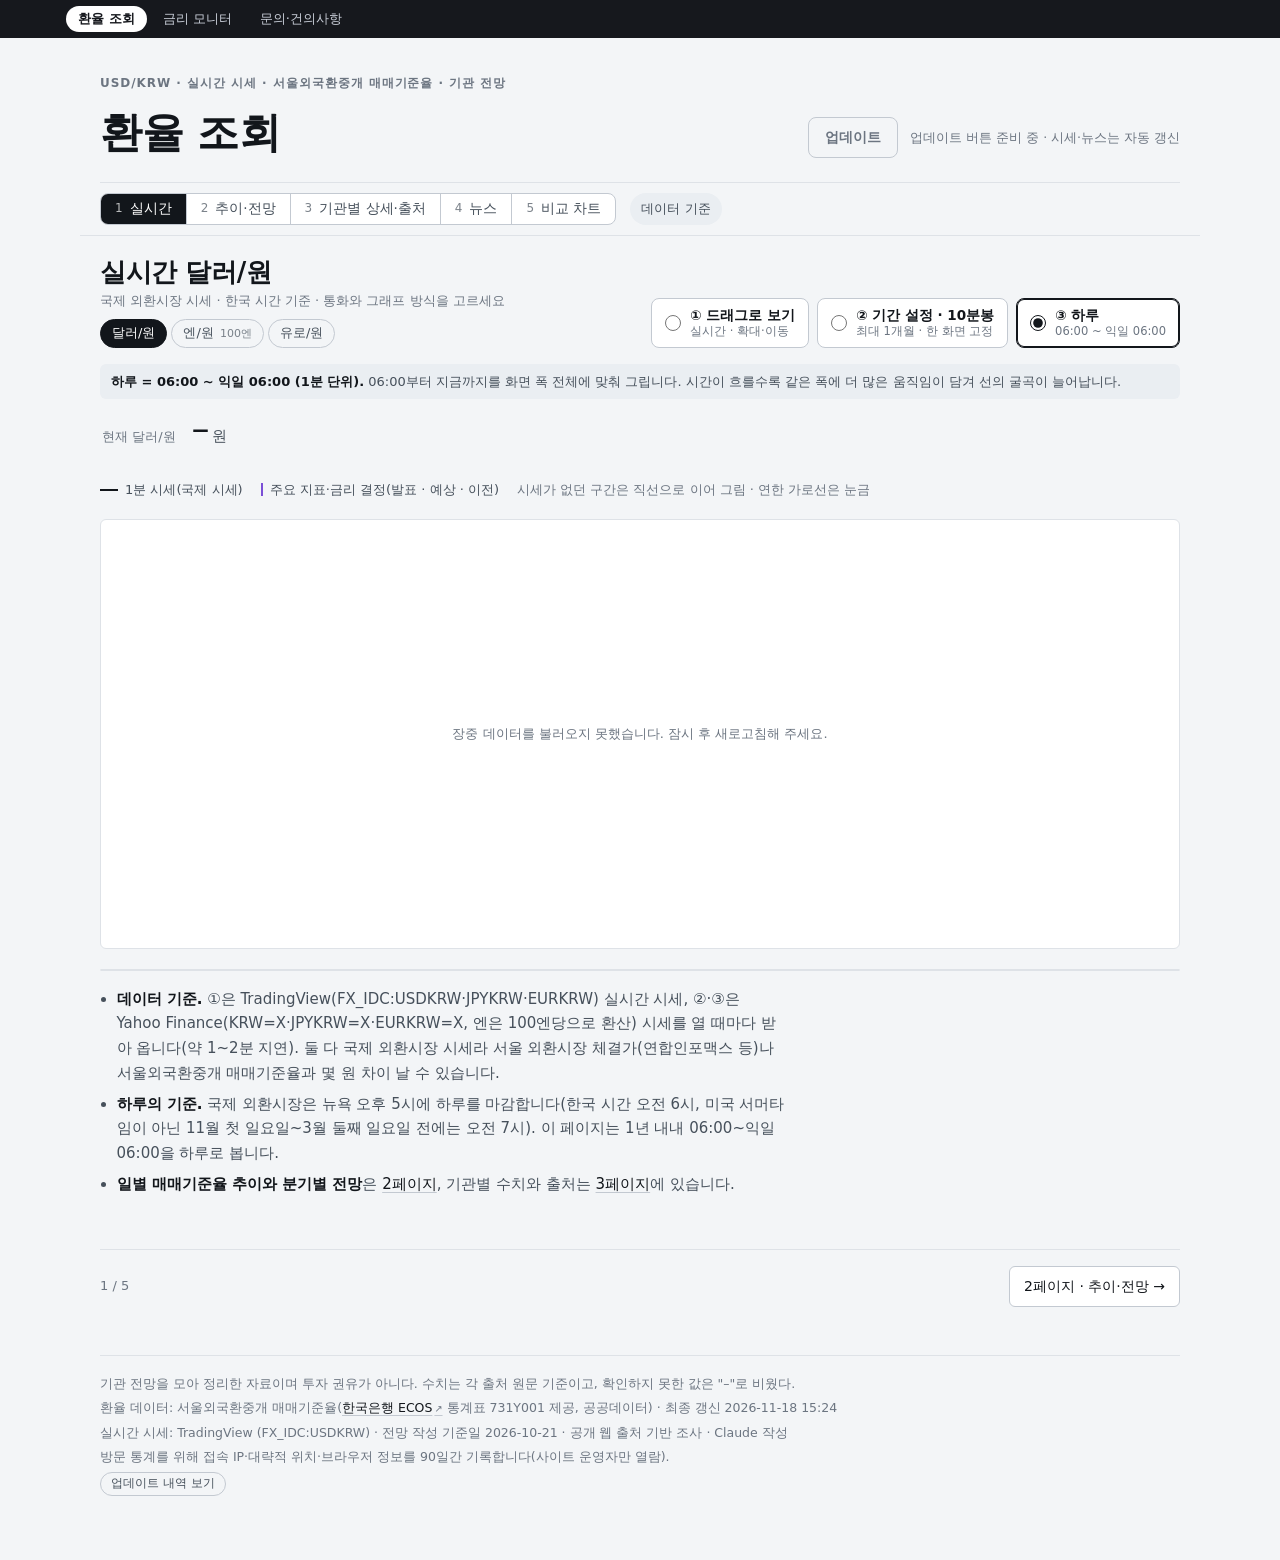
==== commit 6702b8b2: "새 기능 알림: 그냥 닫으면 다음 접속 때 또 뜨고, '오늘은 그만 보기' 체크 시 그날만 안 뜸(업데이트 후 14일 동안 표시) Co-Authored-By: Claude Opus" ====
--- a/docs/index.html
+++ b/docs/index.html
@@ -428,6 +428,8 @@
 .wn-act a,.wn-act button,.wn-open{font:inherit;font-size:14px;line-height:1.3;padding:8px 16px;border-radius:999px;border:1px solid var(--rule-strong);background:transparent;color:var(--ink);cursor:pointer;text-decoration:none}
 .wn-act .wn-go{background:var(--ink);color:var(--surface);border-color:var(--ink)}
 .wn-open{font-size:12px;padding:3px 10px;color:var(--ink-2)}
+.wn-today{display:flex;align-items:center;gap:6px;margin-right:auto;font-size:13px;color:var(--ink-2);cursor:pointer;user-select:none}
+.wn-today input{width:16px;height:16px;margin:0;accent-color:var(--ink);cursor:pointer}
 .rtip .tr .k{display:inline-block;width:12px;height:2px;border-radius:2px;margin-right:6px;vertical-align:middle}
 td.corr{font-family:var(--font-num)}
 
@@ -2842,12 +2844,13 @@
     <p class="wn-sub" id="wnS"></p>
     <ul class="wn-list" id="wnL"></ul>
     <details class="wn-old"><summary>지난 업데이트</summary><div id="wnO"></div></details>
-    <div class="wn-act"><button type="button" id="wnX">닫기</button><a class="wn-go" id="wnGo" href="#p5"></a></div>
+    <div class="wn-act"><label class="wn-today"><input type="checkbox" id="wnToday">오늘은 그만 보기</label><button type="button" id="wnX">닫기</button><a class="wn-go" id="wnGo" href="#p5"></a></div>
   </div>
 </div>
 <script>
-/* 새 기능 알림: 맨 위(가장 최근) 항목을 접속 때 한 번 보여 준다. 닫으면 그 id 를 기억해 다음 업데이트 전까지 다시 안 뜸.
-   새 업데이트를 알리려면 WN 맨 앞에 항목을 하나 더하면 된다(id 가 바뀌면 다시 뜸). */
+/* 새 기능 알림: 맨 위(가장 최근) 항목을 접속할 때마다 보여 준다(업데이트 날부터 14일 동안).
+   그냥 닫으면 다음 접속 때 또 뜨고, '오늘은 그만 보기'를 체크하고 닫으면 그날(한국 날짜)만 안 뜬다.
+   새 업데이트를 알리려면 WN 맨 앞에 항목을 하나 더하면 된다. */
 (function(){
   var WN=[
     {id:"2026-11-18-cmp",date:"2026.11.18",title:"비교 차트에 금리·주가가 들어왔습니다",sub:"5페이지 '비교 차트'에서 지표를 골라 그래프로 비교하고, 그림과 표로 저장할 수 있습니다.",
@@ -2865,7 +2868,8 @@
     {id:"2026-11-16",date:"2026.11.16",title:"오늘의 브리핑",
      items:["1페이지 맨 위에 '오늘의 브리핑' — 지금 환율 흐름과 함께 움직인 상승·하락 요인을 문장으로(1분마다 갱신)"]}
   ];
-  var KEY="fx-wn-seen", cur=WN[0], box=document.getElementById("wn"), last=null;
+  var KEY="fx-wn-hide", DAYS=14, cur=WN[0], box=document.getElementById("wn"), last=null;
+  function today(){return new Date(Date.now()+9*3600e3).toISOString().slice(0,10)}
   if(!box)return;
   function fill(){
     document.getElementById("wnD").textContent="새 기능 · "+cur.date;
@@ -2875,16 +2879,19 @@
     document.getElementById("wnO").innerHTML=WN.slice(1).map(function(w){return '<div class="d">'+w.date+" · "+w.title+"</div><ul>"+w.items.map(function(t){return "<li>"+t+"</li>"}).join("")+"</ul>"}).join("");
     var g=document.getElementById("wnGo"); if(cur.go){g.href=cur.go.href;g.textContent=cur.go.text;g.hidden=false}else g.hidden=true;
   }
-  function open(){fill();last=document.activeElement;box.hidden=false;document.getElementById(cur.go?"wnGo":"wnX").focus()}
-  function close(){box.hidden=true;try{localStorage.setItem(KEY,cur.id)}catch(e){}if(last&&last.focus)try{last.focus()}catch(e){}}
+  function open(){fill();document.getElementById("wnToday").checked=false;last=document.activeElement;box.hidden=false;document.getElementById(cur.go?"wnGo":"wnX").focus()}
+  function close(){box.hidden=true;
+    try{if(document.getElementById("wnToday").checked)localStorage.setItem(KEY,JSON.stringify({id:cur.id,day:today()}));else localStorage.removeItem(KEY)}catch(e){}if(last&&last.focus)try{last.focus()}catch(e){}}
   document.getElementById("wnX").addEventListener("click",close);
   document.getElementById("wnGo").addEventListener("click",function(){close()});   /* 페이지 이동은 문서의 #링크 처리기가 한다 */
   box.addEventListener("click",function(ev){if(ev.target===box)close()});
   document.addEventListener("keydown",function(ev){if(ev.key==="Escape"&&!box.hidden)close()});
   document.getElementById("wnOpen").addEventListener("click",open);
-  var seen=null; try{seen=localStorage.getItem(KEY)}catch(e){}
+  var hide=null; try{hide=JSON.parse(localStorage.getItem(KEY)||"null")}catch(e){}
+  var hidden=!!(hide&&hide.id===cur.id&&hide.day===today());
+  var fresh=(Date.parse(today())-Date.parse(cur.date.replace(/\./g,"-")))/864e5<DAYS;
   /* 비교 차트 공유 링크(?cmp=)로 들어온 사람은 이미 그 기능을 쓰는 중이라 띄우지 않는다 */
-  if(seen!==cur.id&&!/[?&]cmp=/.test(location.search))setTimeout(open,700);
+  if(!hidden&&fresh&&!/[?&]cmp=/.test(location.search))setTimeout(open,700);
 })();
 </script>
 <!--/whatsnew-->
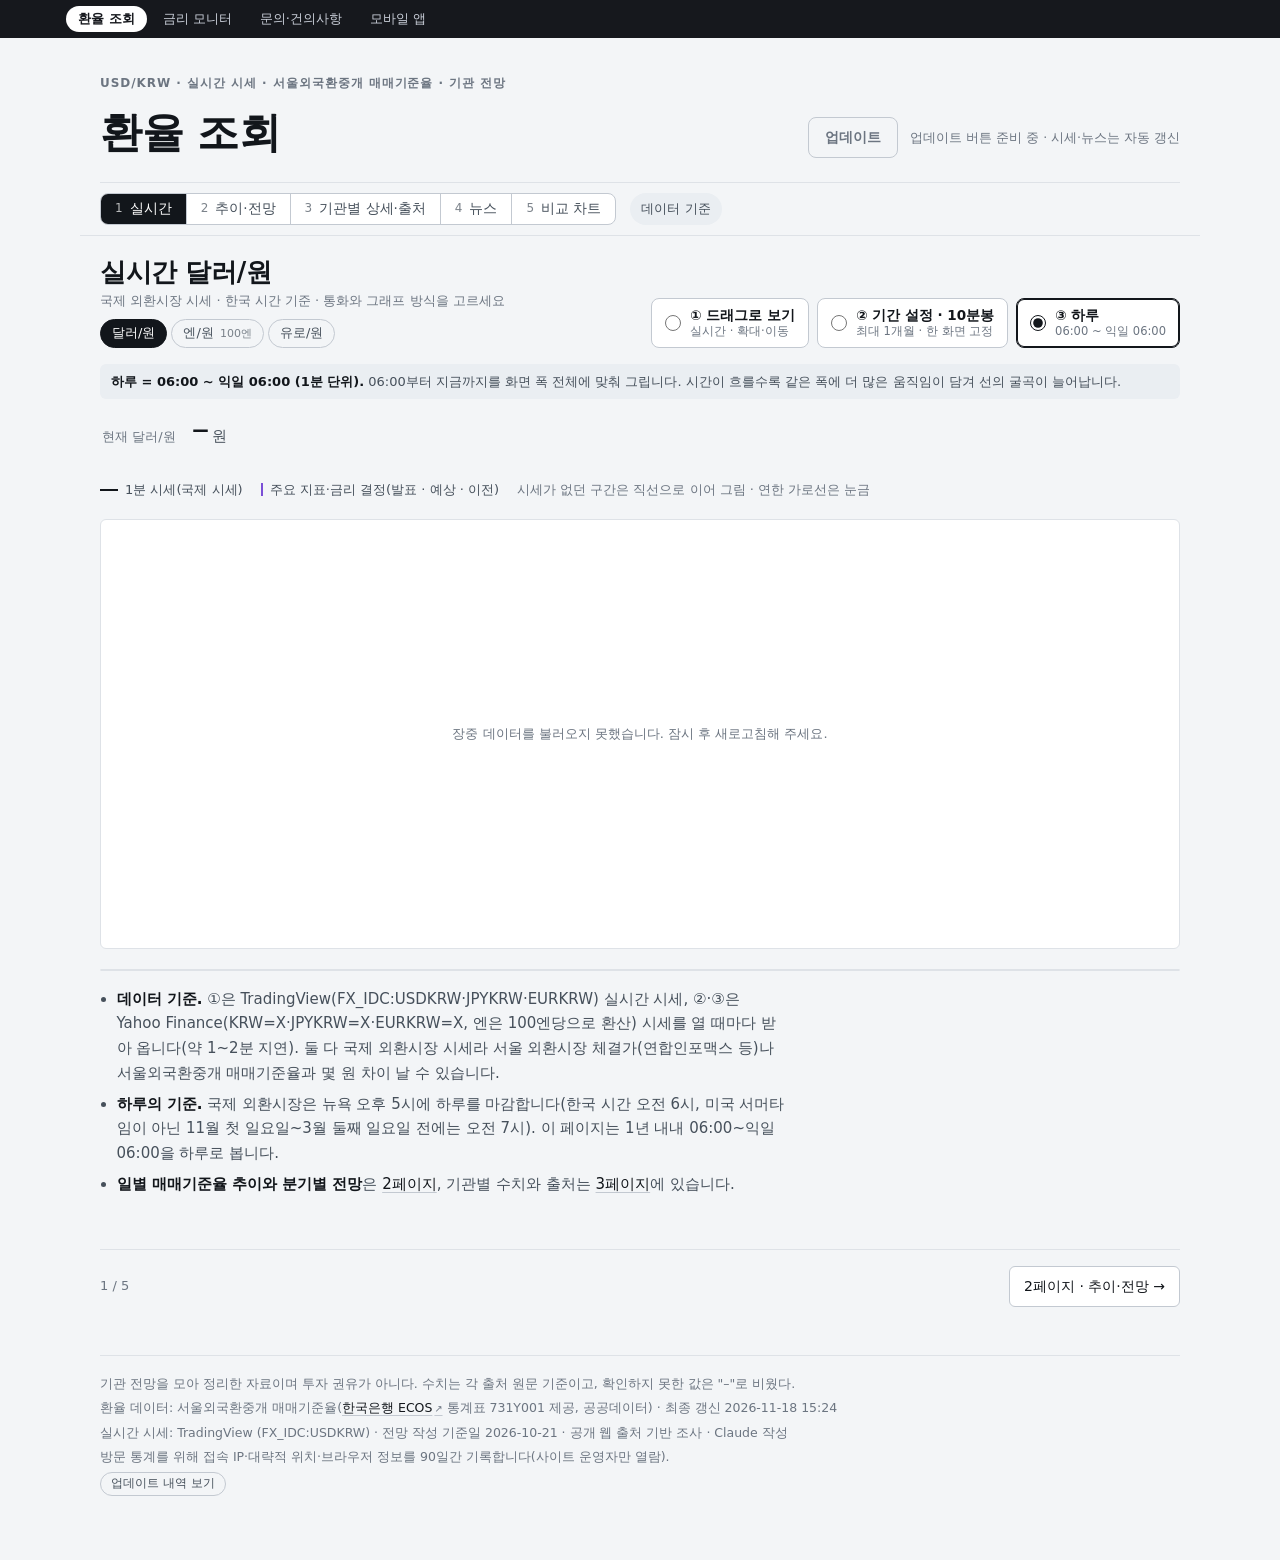
==== commit 4e8935cc: "모바일 앱(/app/) 출시: 설치형 웹앱(시세·차트·환전 계산기·더보기) + 환율 알림(목표 환율·1시간 급변·평일 08:30 아침 요약, Web Push) - public/ap" ====
--- a/docs/index.html
+++ b/docs/index.html
@@ -370,7 +370,7 @@
 .band{fill:var(--ink);fill-opacity:.09;stroke:none}
 .cline{fill:none;stroke:var(--ink);stroke-width:1.25;stroke-linejoin:round}
 .wick{stroke-width:1}
-.c-up{fill:var(--up);stroke:var(--up)} .c-dn{fill:var(--down);stroke:var(--down)}
+.c-up{fill:var(--up);stroke:var(--up)} .c-dn{fill:var(--down);stroke:var(--down)} .c-wise{opacity:.4}
 .dsep{stroke:var(--rule);stroke-width:1;stroke-dasharray:2 3}
 .curseg{margin-top:8px}
 .c2bar{display:flex;flex-wrap:wrap;align-items:center;gap:6px 14px;padding-top:24px}
@@ -462,7 +462,7 @@
 .sitebar a[aria-current=page]{background:#fff;color:#16181d;font-weight:600}
 .sitebar a:focus-visible{outline:2px solid #7ea2ff;outline-offset:2px}
 </style>
-<nav class="sitebar" aria-label="사이트"><div class="sitebar-in"><a href="/" id="sb-fx" aria-current="page">환율 조회</a><a href="/rates/" id="sb-rates">금리 모니터</a><a href="/contact/" id="sb-ask">문의·건의사항</a></div></nav>
+<nav class="sitebar" aria-label="사이트"><div class="sitebar-in"><a href="/" id="sb-fx" aria-current="page">환율 조회</a><a href="/rates/" id="sb-rates">금리 모니터</a><a href="/contact/" id="sb-ask">문의·건의사항</a><!--whatsnew--><a href="/app/" id="sb-app">모바일 앱</a><!--/whatsnew--></div></nav>
 <script>/* GitHub Pages 예비 주소에서는 금리 모니터·문의를 본 주소로 */try{if(/github\.io$/.test(location.hostname)){document.getElementById("sb-rates").href="https://fx-monitor.pages.dev/rates/";document.getElementById("sb-ask").href="https://fx-monitor.pages.dev/contact/"}}catch(e){}</script>
 <div class="wrap">
   <header class="top">
@@ -602,7 +602,7 @@
       <p class="spec"><b>하루 = 06:00 ~ 익일 06:00 (1분 단위).</b> 06:00부터 지금까지를 화면 폭 전체에 맞춰 그립니다. 시간이 흐를수록 같은 폭에 더 많은 움직임이 담겨 선의 굴곡이 늘어납니다.</p>
       <div class="nowbox" aria-live="polite"><span class="nlab" id="dnowl">현재 달러/원</span><span class="nval"><span id="dnowv">–</span><span class="nunit">원</span></span><span class="nchg" id="dnowc"></span><span class="ntime" id="dnowt"></span></div>
       <div class="sumrow" id="dsum"></div>
-      <div class="legend" aria-hidden="true"><span><span class="sw line"></span>1분 시세(국제 시세)</span><span><span class="sw evsw"></span>주요 지표·금리 결정(발표 · 예상 · 이전)</span><span id="dfillLg" hidden><span class="sw fill"></span>월요일 06:00~09:00: Wise 1시간 간격 시세(이 구간은 Yahoo 시세 없음)</span><span class="muted">시세가 없던 구간은 직선으로 이어 그림 · 연한 가로선은 눈금</span></div>
+      <div class="legend" aria-hidden="true"><span><span class="sw line"></span>1분 시세(국제 시세)</span><span><span class="sw evsw"></span>주요 지표·금리 결정(발표 · 예상 · 이전)</span><span id="dfillLg" hidden><span class="sw fill"></span>Yahoo 시세가 끊긴 구간: Wise 시장 환율로 메움</span><span class="muted">시세가 없던 구간은 직선으로 이어 그림 · 연한 가로선은 눈금</span></div>
       <div class="rchart" id="dchart"><div class="msg">장중 데이터를 불러오는 중…</div></div>
       <div class="credit" id="dcredit"></div>
       <div class="evlist" id="devents"></div>
@@ -2101,6 +2101,10 @@
     var WF=ID.fill||{t:[],c:[]}, FT=[], FC=[];
     for(var q=0;q<(WF.t||[]).length;q++)if(WF.t[q]>=start&&WF.t[q]<T0[j0]-5){FT.push(WF.t[q]);FC.push(WF.c[q])}
     var t=FT.concat(T0.slice(j0,j1+1)), c=FC.concat(C0.slice(j0,j1+1)), nf=FT.length, i0=0, i1=t.length-1, endT=t[i1], i;
+    /* 서버가 Yahoo 빈 구간을 Wise 값으로 메운 점(m1.w 순번 묶음) → 이 그래프 순번으로 */
+    var isW=[]; for(i=0;i<t.length;i++)isW.push(i<nf);
+    (ID.m1.w||[]).forEach(function(r){for(var q=Math.max(r[0],j0);q<=Math.min(r[1],j1);q++)isW[nf+q-j0]=true});
+    var nW=isW.filter(Boolean).length;
     box.style.height="";
     var W=Math.max(280,box.clientWidth), H=box.clientHeight||380, narrow=W<600;
     if(!box.clientWidth)return;
@@ -2127,9 +2131,14 @@
     var pts=[];
     for(i=i0;i<=i1;i++)pts.push(X(t[i]).toFixed(1)+","+Y(c[i]).toFixed(1));
     el("path",{d:"M"+pts.join("L")+"L"+X(endT).toFixed(1)+","+(m.t+ph)+"L"+X(t[i0]).toFixed(1)+","+(m.t+ph)+"Z","class":"darea"},svg);
-    if(nf)el("path",{d:"M"+pts.slice(0,nf+1).join("L"),"class":"dfill"},svg);   /* Wise 구간 + 첫 Yahoo 시세까지 */
-    if(pts.length>nf)el("path",{d:"M"+pts.slice(nf).join("L"),"class":"dline"},svg);
-    $("dfillLg").hidden=!nf;
+    /* Yahoo 구간은 진한 선, Wise 로 메운 구간은 앞뒤 Yahoo 시세까지 이어 옅은 선 */
+    for(var r0=0;r0<pts.length;){
+      var r1=r0; while(r1+1<pts.length&&isW[r1+1]===isW[r0])r1++;
+      if(isW[r0])el("path",{d:"M"+pts.slice(Math.max(0,r0-1),Math.min(pts.length,r1+2)).join("L"),"class":"dfill"},svg);
+      else if(r1>r0)el("path",{d:"M"+pts.slice(r0,r1+1).join("L"),"class":"dline"},svg);
+      r0=r1+1;
+    }
+    $("dfillLg").hidden=!nW;
     evDraw(svg,LAY,function(g){var tt=g.ev[0].t, j=lb(t,tt); if(j>i1)j=i1; if(j>i0&&Math.abs(t[j-1]-tt)<Math.abs(t[j]-tt))j--; if(j<i0)j=i0; return Y(c[j])});
     var cross=el("line",{x1:0,x2:0,y1:m.t,y2:m.t+ph,"class":"cross",visibility:"hidden"},svg);
     var hv=el("circle",{cx:0,cy:0,r:4,"class":"hov",visibility:"hidden"},svg);
@@ -2137,17 +2146,17 @@
       var tt=x0+(px-m.l)/pw*span, j=lb(t,tt); if(j>i1)j=i1; if(j>i0&&Math.abs(t[j-1]-tt)<Math.abs(t[j]-tt))j--; if(j<i0)j=i0;
       var x=X(t[j]); cross.setAttribute("x1",x);cross.setAttribute("x2",x);cross.setAttribute("visibility","visible");
       hv.setAttribute("cx",x);hv.setAttribute("cy",Y(c[j]));hv.setAttribute("visibility","visible");
-      f.tip.innerHTML='<div class="tq">'+mdhm(t[j])+'</div><div class="tr">시세<b>'+f1(c[j])+'</b></div><div class="tr">시가 대비'+chg(open,c[j])+'</div>'+(j<nf?'<div class="tr muted">Wise 1시간 간격 시세</div>':'');
+      f.tip.innerHTML='<div class="tq">'+mdhm(t[j])+'</div><div class="tr">시세<b>'+f1(c[j])+'</b></div><div class="tr">시가 대비'+chg(open,c[j])+'</div>'+(isW[j]?'<div class="tr muted">Wise 시장 중간 환율(Yahoo 시세 끊긴 구간)</div>':'');
       placeTip(f.tip,x,W,m.t+6);
     },function(){f.tip.hidden=true;cross.setAttribute("visibility","hidden");hv.setAttribute("visibility","hidden")});
     $("dsum").innerHTML='<span>하루 <b>'+mdhm(start)+' ~ '+mdhm(start+DAYM)+'</b></span>'+
-      '<span>시가('+(nf?hm(t[0])+', Wise':'06:00~')+') <b>'+f1(open)+'</b></span>'+
+      '<span>시가('+(isW[0]?hm(t[0])+', Wise':'06:00~')+') <b>'+f1(open)+'</b></span>'+
       '<span>고가 <b>'+f1(hi)+'</b> ('+hm(t[ih])+')</span><span>저가 <b>'+f1(lo)+'</b> ('+hm(t[il])+')</span>'+
       (stale?'<span class="muted">지금은 거래가 없는 시간이라 마지막 거래일을 보여 줍니다</span>':'');
     $("dnowv").textContent=f1(now);
     $("dnowc").innerHTML="06:00 시가 대비 "+chg(open,now);
     $("dnowt").textContent=(stale?"마지막 거래 ":"")+mdhm(endT)+" 기준";
-    $("dcredit").textContent="데이터: Yahoo Finance "+CURS[CUR].y+"(국제 시세"+CURS[CUR].per+") · 1분 단위 · 받은 시각 "+(ID.updated||"").replace("T"," ")+" (약 1~2분 지연)"+(nf?" · 월요일 06:00~첫 Yahoo 시세: Wise 시장 중간 환율(1시간 간격)":"")+" · 지표: Nasdaq 경제 캘린더 · 한은·일본은행 결정 시각과 한은 의결문 공개 시각: 언론 첫 속보(네이버 뉴스 입력 시각)";
+    $("dcredit").textContent="데이터: Yahoo Finance "+CURS[CUR].y+"(국제 시세"+CURS[CUR].per+") · 1분 단위 · 받은 시각 "+(ID.updated||"").replace("T"," ")+" (약 1~2분 지연)"+(nW?" · Yahoo 시세가 10분 넘게 끊긴 구간(새벽·월요일 아침 등): Wise 시장 중간 환율(1분 자체 기록, 없으면 1시간 간격)을 앞뒤 Yahoo 값에 맞춰 이음(옅은 선)":"")+" · 지표: Nasdaq 경제 캘린더 · 한은·일본은행 결정 시각과 한은 의결문 공개 시각: 언론 첫 속보(네이버 뉴스 입력 시각)";
     eventList($("devents"),dayEv,LAY.mode,"이 날의 주요 지표·금리 결정 ("+mdhm(start)+" ~ "+mdhm(start+DAYM)+", 한국 시간 · Nasdaq 캘린더)",dayEv.loading);
   }
 
@@ -2163,7 +2172,7 @@
   }
   $("r0").addEventListener("change",onRDates); $("r1").addEventListener("change",onRDates);
   function drawRange(){
-    var box=$("rchart"), B=ID.m10, t=B.t, n=t.length;
+    var box=$("rchart"), B=ID.m10, t=B.t, n=t.length, BW={}; (B.w||[]).forEach(function(k){BW[k]=1});
     if(!n){msg(box,"10분봉 데이터가 아직 없습니다.");return}
     var last=t[n-1], s0, e0;
     if(RS.days){e0=dayStart(last)+DAYM; s0=e0-RS.days*DAYM}else{s0=RS.s;e0=RS.e}
@@ -2215,7 +2224,7 @@
     if(N<=240){
       var cw=Math.max(1,Math.min(10,bw*0.62));
       for(i=i0;i<=i1;i++){
-        var up=B.c[i]>=B.o[i], cl=up?"c-up":"c-dn", x=X(i);
+        var up=B.c[i]>=B.o[i], cl=(up?"c-up":"c-dn")+(BW[t[i]]?" c-wise":""), x=X(i);
         el("line",{x1:x,x2:x,y1:Y(B.h[i]),y2:Y(B.l[i]),"class":"wick "+cl},svg);
         var yT=Y(Math.max(B.o[i],B.c[i])), yB=Y(Math.min(B.o[i],B.c[i]));
         el("rect",{x:x-cw/2,y:yT,width:cw,height:Math.max(1,yB-yT),"class":cl},svg);
@@ -2231,14 +2240,14 @@
     hover(svg,m,pw,ph,function(px){
       var j=i0+Math.floor((px-m.l)/bw); if(j<i0)j=i0; if(j>i1)j=i1;
       var x=X(j); cross.setAttribute("x1",x);cross.setAttribute("x2",x);cross.setAttribute("visibility","visible");
-      f.tip.innerHTML='<div class="tq">'+mdhm(t[j])+'~'+hm(t[j]+10)+' (10분봉)</div><div class="tr">시가<b>'+f1(B.o[j])+'</b></div><div class="tr">고가<b>'+f1(B.h[j])+'</b></div><div class="tr">저가<b>'+f1(B.l[j])+'</b></div><div class="tr">종가<b>'+f1(B.c[j])+'</b></div>';
+      f.tip.innerHTML='<div class="tq">'+mdhm(t[j])+'~'+hm(t[j]+10)+' (10분봉)</div><div class="tr">시가<b>'+f1(B.o[j])+'</b></div><div class="tr">고가<b>'+f1(B.h[j])+'</b></div><div class="tr">저가<b>'+f1(B.l[j])+'</b></div><div class="tr">종가<b>'+f1(B.c[j])+'</b></div>'+(BW[t[j]]?'<div class="tr muted">Yahoo 시세 끊긴 구간 · Wise 시장 환율로 메움</div>':'');
       placeTip(f.tip,x,W,m.t+6);
     },function(){f.tip.hidden=true;cross.setAttribute("visibility","hidden")});
     $("rsum").innerHTML='<span>기간 <b>'+mdhm(t[i0])+' ~ '+mdhm(t[i1]+10)+'</b></span><span>10분봉 <b>'+N.toLocaleString("en-US")+'개</b></span>'+
       '<span>시가 <b>'+f1(B.o[i0])+'</b></span><span>종가 <b>'+f1(B.c[i1])+'</b></span><span>변동 '+chg(B.o[i0],B.c[i1])+'</span>'+
       '<span>고가 <b>'+f1(hi)+'</b> ('+mdhm(t[ih])+')</span><span>저가 <b>'+f1(lo)+'</b> ('+mdhm(t[il])+')</span>'+
       (N>240?'<span class="muted">봉이 많아 종가 선과 고저 범위로 표시</span>':'');
-    $("rcredit").textContent="데이터: Yahoo Finance "+CURS[CUR].y+"(국제 시세"+CURS[CUR].per+") · 10분봉(5분봉 2개 묶음) · 받은 시각 "+(ID.updated||"").replace("T"," ")+" (약 1~2분 지연)";
+    $("rcredit").textContent="데이터: Yahoo Finance "+CURS[CUR].y+"(국제 시세"+CURS[CUR].per+") · 10분봉(5분봉 2개 묶음) · 받은 시각 "+(ID.updated||"").replace("T"," ")+" (약 1~2분 지연)"+((B.w||[]).length?" · Yahoo 시세가 끊긴 칸은 Wise 시장 중간 환율로 메움(옅은 봉)":"");
     eventList($("revents"),rEv,rLAY.mode,"이 기간의 주요 지표·금리 결정 (한국 시간 · Nasdaq 캘린더)",rEv.loading);
   }
   if(window.ResizeObserver){
@@ -2853,6 +2862,13 @@
    새 업데이트를 알리려면 WN 맨 앞에 항목을 하나 더하면 된다. */
 (function(){
   var WN=[
+    {id:"2026-11-20-app",date:"2026.11.20",title:"모바일 앱이 나왔습니다",sub:"휴대폰 홈 화면에 설치해 앱처럼 쓰고, 원하는 환율이 되면 알림을 받을 수 있습니다.",
+     items:["<b>시세</b> — 달러·엔·유로/원 현재가와 06:00 대비 변동, 오늘의 브리핑, 매매기준율을 한 화면에",
+            "<b>차트</b> — 하루·3일(1분)부터 1개월·1년·10년까지, 손가락으로 짚으면 그 시각의 값",
+            "<b>환전 계산기</b> — 은행 수수료율과 환율 우대(%)를 넣으면 실제 필요한·받는 금액",
+            "<b>알림</b> — 목표 환율 도달, 1시간 급변, 평일 아침 8:30 요약을 휴대폰 알림으로(가입 없음)",
+            "<b>설치</b> — 안드로이드는 크롬 메뉴 → 앱 설치, 아이폰은 사파리 공유 → 홈 화면에 추가"],
+     go:{href:"/app/",text:"모바일 앱 열기"}},
     {id:"2026-11-18-cmp",date:"2026.11.18",title:"비교 차트에 금리·주가가 들어왔습니다",sub:"5페이지 '비교 차트'에서 지표를 골라 그래프로 비교하고, 그림과 표로 저장할 수 있습니다.",
      items:["<b>지표 47개</b>를 6개까지 골라 한 그래프에서 비교 — 환율에 더해 코스피·S&P 500·금·유가 같은 주가·원자재, 한국·미국·일본·유로·영국의 정책금리와 국채 금리, 한미 금리차",
             "<b>보기 3가지</b> — 기간 시작 대비 변화(%·%p), 실제 값을 한 그림에(두 축), 지표별 칸 나눔 · 기간은 1일부터 20년까지",
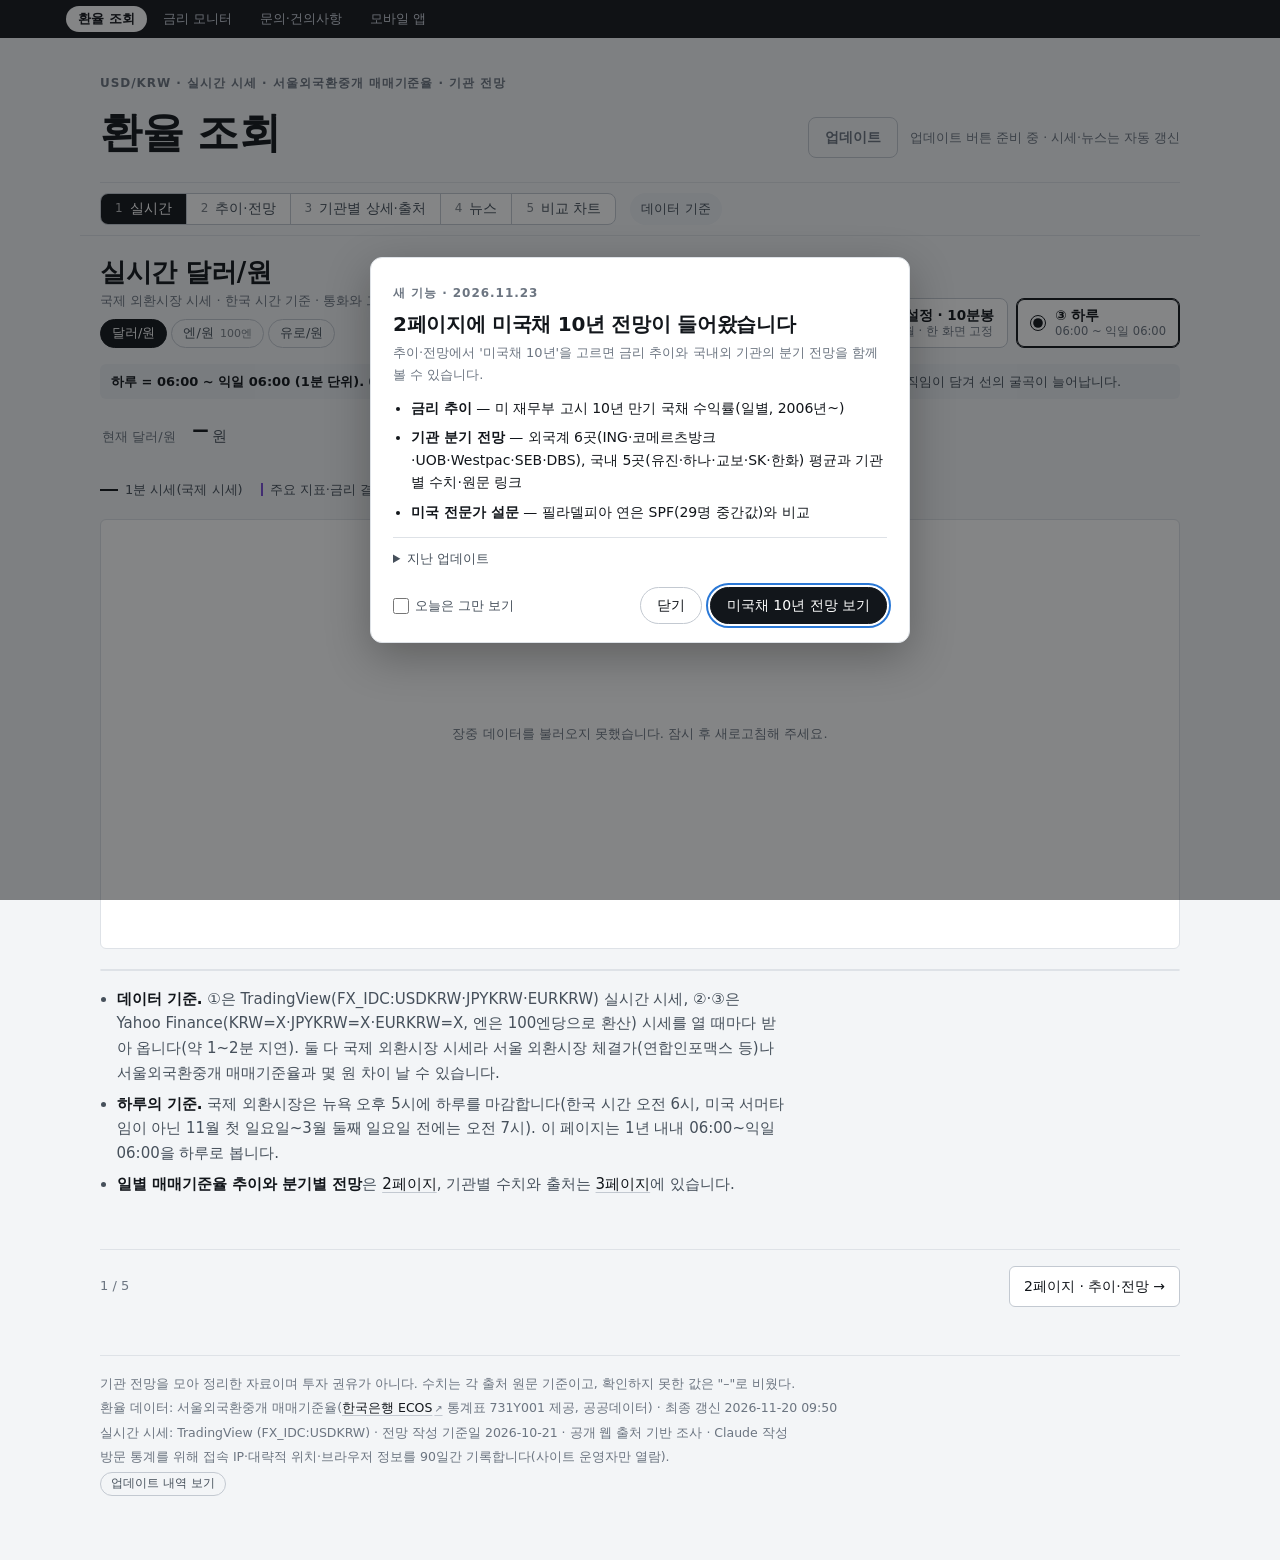
==== commit e1b60bf9: "2페이지 추이·전망에 미국채 10년 추가: 미 재무부 일별 수익률(2006~) + 외국계 6곳·국내 5곳 분기 전망 평균, 필라델피아 연은 SPF 비교, 업데이트 알림 항목 Co-" ====
--- a/docs/index.html
+++ b/docs/index.html
@@ -618,7 +618,7 @@
   </main>
 
   <main id="p2" data-page="2" hidden>
-    <div class="c2bar"><div class="seg curseg" role="group" aria-label="2페이지 통화" id="c2Seg"><button type="button" data-c2="usd" aria-pressed="true">달러/원</button><button type="button" data-c2="jpy" aria-pressed="false">달러/엔</button><button type="button" data-c2="eur" aria-pressed="false">유로/달러</button></div><span class="muted small">기관 분기 전망을 모은 통화를 고르세요</span></div>
+    <div class="c2bar"><div class="seg curseg" role="group" aria-label="2페이지 통화" id="c2Seg"><button type="button" data-c2="usd" aria-pressed="true">달러/원</button><button type="button" data-c2="jpy" aria-pressed="false">달러/엔</button><button type="button" data-c2="eur" aria-pressed="false">유로/달러</button><button type="button" data-c2="ust10" aria-pressed="false">미국채 10년</button></div><span class="muted small">기관 분기 전망을 모은 통화·금리를 고르세요</span></div>
     <div class="p2intro">
       <div class="pagehead" style="padding-top:0"><span class="eyebrow">2페이지 · 전망 작성 기준일 2026-10-21</span><h2>원/달러 분기 전망 2027</h2></div>
       <p class="lede">공개 출처에서 분기별 수치를 확인한 외국계 7곳과 국내 18곳의 원/달러 전망을 기관당 하나씩 모아 평균을 냈다. 두 그룹 모두 2027년까지 완만한 원화 강세를 예상한다. 다만 작성 시점의 매매기준율(10/21, 1,328.0원)은 이미 평균에 들어간 4Q26 전망 24개보다 모두 낮다. 대부분 9월 25일~10월 19일에 확정돼 10월 중순 연저점을 반영하지 못했기 때문이다.</p>
@@ -1232,7 +1232,8 @@
   var CFG={
     usd:{act:"매매기준율",u:"원",fa:function(x){return f1(x)},ff:function(x){return f0(x)},fi:function(x){return f0(x)},dd:0,ad:1,pad:3,span:50},
     jpy:{act:"달러/엔",u:"엔",fa:function(x){return x.toFixed(2)},ff:function(x){return x.toFixed(1)},fi:function(x){return String(x)},dd:1,ad:2,pad:0.3,span:5},
-    eur:{act:"유로/달러",u:"달러",fa:function(x){return x.toFixed(4)},ff:function(x){return x.toFixed(3)},fi:function(x){return x.toFixed(2)},dd:3,ad:4,pad:0.003,span:0.05}
+    eur:{act:"유로/달러",u:"달러",fa:function(x){return x.toFixed(4)},ff:function(x){return x.toFixed(3)},fi:function(x){return x.toFixed(2)},dd:3,ad:4,pad:0.003,span:0.05},
+    ust10:{act:"미국채 10년",u:"%p",pp:true,fa:function(x){return x.toFixed(2)+"%"},ff:function(x){return x.toFixed(2)},fi:function(x){return x.toFixed(2)},dd:2,ad:2,pad:0.05,span:0.5}
   };
   var C2="usd", CF=CFG.usd, KRWB=null, MAJ=null;
 
@@ -1533,8 +1534,8 @@
       var mx=i0,mn=i0;for(var i=i0;i<=i1;i++){if(R.v[i]>R.v[mx])mx=i;if(R.v[i]<R.v[mn])mn=i}
       h+="<span>기간 최고 <b>"+CF.fa(R.v[mx])+"</b> ("+R.d[mx]+")</span>";
       h+="<span>기간 최저 <b>"+CF.fa(R.v[mn])+"</b> ("+R.d[mn]+")</span>";
-      if(i1>i0)h+="<span>기간 변화 <b>"+sg((R.v[i1]/R.v[i0]-1)*100,1)+"%</b> ("+CF.fa(R.v[i0])+" → "+CF.fa(R.v[i1])+")</span>";
-    }else h+="<span>선택한 기간에는 실제 환율 데이터가 없다(전망 구간).</span>";
+      if(i1>i0)h+="<span>기간 변화 <b>"+(CF.pp?sg(R.v[i1]-R.v[i0],2)+"%p":sg((R.v[i1]/R.v[i0]-1)*100,1)+"%")+"</b> ("+CF.fa(R.v[i0])+" → "+CF.fa(R.v[i1])+")</span>";
+    }else h+="<span>선택한 기간에는 실제 "+(CF.pp?"금리":"환율")+" 데이터가 없다(전망 구간).</span>";
     row.innerHTML=h;
   }
   function tiles(){
@@ -1572,8 +1573,8 @@
 
   /* ---------- 2페이지 통화 선택: 달러/원(위 INST + 매매기준율) · 달러/엔 · 유로/달러(FX2 + ECOS 731Y002 majors_ecos.json) ----------
      기관 전망은 달러/원과 같은 방식: 공개 출처의 분기 경로, 기관당 최신 1세트, 기준일 36일 이내만 평균, 집계(블룸버그·로이터)는 따로 */
-  /*FX2-DATA*/var FX2={"jpy":{"title":"달러/엔","unit":"엔 (1달러당 엔, USD/JPY)","asof":"2026-11-17","since":"2026-10-12","inst":[{"n":"MUFG","sub":"일본","g":"f","pub":"2026-11-02","basis":"eop","v":[155,153,151,149,null],"src":[["월간 FX 11월호","https://mufgresearch.com/fx/monthly-foreign-exchange-outlook-november-2026/"],["MUFG은행 FX 월보(10/30)","https://market-research.bk.mufg.jp/distribution/54507_ext_01_0.pdf"]],"note":"런던·도쿄판 같은 하우스 전망, 한 번만 셈"},{"n":"UOB","sub":"싱가포르","g":"f","pub":"2026-11-06","basis":"","v":[159,160,161,161,null],"src":[["FX·금리 전략 11/6 PDF","https://www.uobgroup.com/assets/web-resources/research/pdf/FXRM_261106.pdf"],["FX·금리 전망 표","https://www.uobgroup.com/assets/web-resources/research/pdf/FX_Int_Rate.pdf"]]},{"n":"DBS","sub":"싱가포르","g":"f","pub":"2026-11-13","basis":"eop","v":[151,153,154,155,157],"src":[["Week Ahead 11/13 PDF","https://www.dbs.com/insightsdirect/api/s3/dbs-buffer/article_attachment/20261113/10-02-49_261113_insights_week_ahead.pdf"]],"note":"10/2판과 같은 표(갱신 안 됨)"},{"n":"Westpac","sub":"호주","g":"f","pub":"2026-11-13","basis":"eop","v":[157,157,156,155,154],"src":[["Market Outlook 11월 PDF","https://library.westpaciq.com.au/content/dam/public/westpaciq/secure/economics/documents/aus/2026/11/WestpacMarketOutlookNovember2026.pdf"]]},{"n":"NAB","sub":"호주","g":"f","pub":"2026-10-21","basis":"","v":[155.0,153.0,151.0,150.0,149.0],"src":[["Forward View Global 10월 PDF","https://www.nab.com.au/content/dam/nab-email-composer/nabmarketsresearch/economics/pdf/2026-10_Forward_View_Global.pdf"]],"note":"발표일은 PDF 정보 기준"},{"n":"미즈호은행","sub":"일본","g":"f","pub":"2026-11-02","basis":"eop","v":[160,161,162,163,165],"src":[["중기 환율 전망 11월(영문판)","https://library.mizuhogroup.com/asset/3a21c3d9-96d7-4b22-b297-b5b02550caff/bk_FX-Medium-Term-Outlook-Nov-2026.pdf"]]},{"n":"일본종합연구소(JRI)","sub":"일본 · SMBC 그룹","g":"f","pub":"2026-11-09","basis":"avg","v":[157,157,156,155,null],"src":[["為替相場展望 11월 PDF","https://www.jri.co.jp/MediaLibrary/file/report/exchange/pdf/17097.pdf"]]},{"n":"ING","sub":"네덜란드","g":"f","pub":"2026-11-12","basis":"eop","v":[158,158,155,152,152],"src":[["FX Outlook 2027 PDF","https://think.ing.com/uploads/reports/FX_Outlook_2027.pdf"],["THINK Forecasts","https://think.ing.com/forecasts/"]]},{"n":"ABN AMRO","sub":"네덜란드","g":"f","pub":"2026-11-11","basis":"","v":[158,156,155,154,152],"src":[["FX Outlook 2027 PDF","https://assets.ctfassets.net/1u811bvgvthc/6o94LN71x3h8XJy0aDd5Af/597f80f9bdf0bd932b7c89e0122c5d90/261111_-_FX_Outlook_2027_-_A_weak_euro_in_2027.pdf"]]},{"n":"SEB","sub":"스웨덴","g":"f","pub":"2026-11-10","basis":"eop","v":[157,null,155,null,153],"src":[["Nordic Outlook 11월 PDF","https://sebgroup.com/siteassets/cision/documents/2026/20261110-nordic-outlook-growth-challenged-by-rising-interest-rates-and-high-energy-prices-en-gb-0-3811963-5459522.pdf"]],"note":"반기 간격(12·6·12월)만"},{"n":"Scotiabank","sub":"캐나다","g":"f","pub":"2026-11-05","basis":"eop","v":[155,153,151,150,148],"src":[["FX Outlook 11월 PDF","https://www.scotiabank.com/content/dam/scotiabank/sub-brands/scotiabank-economics/english/documents/foreign-exchange-outlook/fxoutlookNovember2026.pdf"]]},{"n":"UniCredit 투자연구소","sub":"이탈리아 · 자산관리 리서치","g":"f","pub":"2026-11-05","basis":"eop","v":[156,154,153,152,150],"src":[["FX 전망 표 PDF","https://www.the-investment-institute.unicredit.eu/fileadmin/TheInstitute/MonthlyCompass/Forecasts_FX_e.pdf"]],"note":"문서에 날짜 없음(파일 정보 11/5)"},{"n":"Desjardins","sub":"캐나다","g":"f","pub":"2026-11-05","basis":"eop","v":[160,158,155,152,150],"src":[["FX Analysis 11월 PDF","https://www.desjardins.com/content/dam/pdf/en/personal/savings-investment/economic-studies/fx-analysis-november-2026.pdf"]]},{"n":"신한투자증권","sub":"","g":"d","pub":"2026-11-06","basis":"eop","v":[153.0,151.0,148.0,148.0,147.0],"src":[["2027 경제·금융시장 전망 외환편 PDF","https://stock.pstatic.net/stock-research/economy/21/20261109_economy_131524000.pdf"]],"note":"기말·평균 둘 다 제시, 기말 사용(평균 엔 156→147, 유로 1.12~1.14)"},{"n":"유안타증권","sub":"","g":"d","pub":"2026-11-02","basis":"eop","v":[157,153,151,149,147],"src":[["2027 경제전망 PDF","https://stock.pstatic.net/stock-research/economy/18/20261102_economy_767549000.pdf"]],"note":"유로 4Q27은 본문(분기평균)에 1.12로 표와 다름"},{"n":"한화투자증권","sub":"","g":"d","pub":"2026-10-26","basis":"avg","v":[null,158,160,158,156],"src":[["2027 경제·외환시장 전망 PDF","https://stock.pstatic.net/stock-research/economy/16/20261026_economy_723377000.pdf"]],"note":"4Q26 열 없음"},{"n":"iM증권","sub":"","g":"d","pub":"2026-11-03","basis":"","v":[156.0,null,null,null,null],"src":[["11/3 보고서 PDF","https://stock.pstatic.net/stock-research/economy/61/20261103_economy_919293000.pdf"]],"note":"4Q26 한 분기만"},{"n":"코메르츠방크","sub":"독일","g":"f","pub":"2026-10-09","basis":"eop","v":[155,152,150,148,145],"src":[["10월 전망 표 PDF","https://www.commerzbank.de/konzern/research/prognosen/202610-forecast-d.pdf"]],"note":"유로/달러 경로는 11/13 연간 전망(2027년 말 1.08)으로 바뀌어 싣지 않음 · 2026-10-12 이전 발표","in":false}],"agg":[{"n":"블룸버그 컨센서스","sub":"MUFG 월간 FX 11월호 인용 · 차트에 표시","date":"11/2 보고서","v":[157.0,156.0,155.0,153.0,null],"chart":true,"src":[["MUFG Monthly FX Outlook","https://mufgresearch.com/fx/monthly-foreign-exchange-outlook-november-2026/"]]},{"n":"국제금융센터 주요 IB 평균","sub":"국제금융 INSIGHT 11월호 · 기관명 미기재 · 분기 형식 아님","date":"11/6 기준","v":null,"svy":true,"text":"3·6·9·12개월 뒤 157.78 / 156.33 / 155.25 / 153.89 (최고~최저 164~152, 164~149, 164~148, 164~144 · 당시 158.48)","src":[["국제금융센터","https://www.kcif.or.kr/annual/reportView?rpt_no=37721&mn=001004&pe=004001"]]},{"n":"블룸버그 IB 컨센서스","sub":"현대경제연구원 인용 · 기준일 밖(오래됨)","date":"9/11 보고서","v":[158,157,156,153,153],"src":[["현대경제연구원 PDF","https://hri.co.kr/upload/board/1789367708694_26326fd60d32.pdf"]]}],"views":[{"n":"MUFG","dir":"엔화 강세","view":"일본은행이 12월과 2027년 두 번 올려 2.00%까지 가며 엔화가 서서히 강해진다고 봄. AI발 위험회피 때는 엔화가 더 강해질 수 있음","src":[["MUFG","https://mufgresearch.com/fx/monthly-foreign-exchange-outlook-november-2026/"]]},{"n":"UOB","dir":"단기 엔화 약세","view":"12월·1Q27 연준 인상으로 금리 차가 벌어져 당분간 달러/엔 상승 쪽. 2Q27 일본은행 두 번째 인상 뒤에야 엔화 바닥","src":[["UOB","https://www.uobgroup.com/assets/web-resources/research/pdf/FXRM_261106.pdf"]]},{"n":"Westpac","dir":"완만한 엔화 강세","view":"미국 금리 흐름이 바뀔 때까지 160 부근에 묶였다가 천천히 내려감(2027년 말 154, 2028년 말 147)","src":[["Westpac","https://library.westpaciq.com.au/content/dam/public/westpaciq/secure/economics/documents/aus/2026/11/WestpacMarketOutlookNovember2026.pdf"]]},{"n":"미즈호은행","dir":"엔화 약세","view":"유로 약세·투기적 엔 매수에도 엔화가 오르지 못함. 2027년 무역적자를 감안하면 엔화 추가 약세를 전제하는 게 신중하다고 봄","src":[["미즈호","https://library.mizuhogroup.com/asset/3a21c3d9-96d7-4b22-b297-b5b02550caff/bk_FX-Medium-Term-Outlook-Nov-2026.pdf"]]},{"n":"일본종합연구소(JRI)","dir":"횡보 뒤 엔화 강세","view":"당분간 횡보, 일본은행이 분기마다 올리고 연준이 멈추는 2027년 봄부터 엔화가 서서히 강해짐","src":[["JRI","https://www.jri.co.jp/MediaLibrary/file/report/exchange/pdf/17097.pdf"]]},{"n":"노무라증권","sub":"11/16","dir":"상단 제한","view":"당국 경고로 160 위 상승은 제한적, 2027년으로 갈수록 위가 무거워진다고 봄. 분기 수치 없음(9/14 연말 154엔 유지)","src":[["노무라 11/16","https://www.nomura.co.jp/wealthstyle/article/0947/"],["9/14","https://www.nomura.co.jp/wealthstyle/article/0877/"]]},{"n":"메리츠증권","sub":"11/3 · 국내","dir":"엔화 강세","view":"연말 기준 2026년 157.0, 2027년 148.0, 2028년 145.0. 캐리 청산·GPIF 자산배분 변경 가능성으로 엔화 강세 전환","src":[["메리츠 PDF","https://home.imeritz.com/include/resource/research/WorkFlow/20261102182740381K_02.pdf"]]},{"n":"KB국민은행","sub":"11/6 · 국내","dir":"박스권","view":"미·일 금리 차가 줄기 어려워 엔화 강세가 막히지만, 당국 경계로 추가 약세도 제한","src":[["KB Think","https://kbthink.com/investment/fx/monthly/261030-4.html"]]},{"n":"하나은행","sub":"11/17 · 국내","dir":"엔화 약세 지속","view":"연준 긴축 장기화 우려로 엔화의 추세적 강세 전환은 어렵다고 봄","src":[["하나 FX Daily","https://biz.kebhana.com/cont/hanafx/file/Daily261117.pdf"]]},{"n":"키움증권","sub":"10/28 · 국내","dir":"박스권","view":"일본은행의 점진적 인상에도 엔화 강세 폭은 제한적","src":[["키움 PDF","https://stock.pstatic.net/stock-research/invest/39/20261028_invest_421736000.pdf"]]},{"n":"대신증권","sub":"10/26 · 국내","dir":"강세 조건부","view":"일본은행 인상만으로는 엔화 강세가 어렵고, 2027년 초 미국 인상 종료·달러 약세 전환 때 엔화 강세 환경","src":[["대신 PDF","https://stock.pstatic.net/stock-research/economy/15/20261026_economy_561147000.pdf"]]},{"n":"교보증권","sub":"10/27 · 국내","dir":"엔화 저평가","view":"주요 통화 가운데 엔화가 적정 환율 대비 가장 크게 저평가","src":[["교보 PDF","https://stock.pstatic.net/stock-research/economy/62/20261027_economy_524738000.pdf"]]},{"n":"인테사 상파올로","sub":"11/5 · 이탈리아","dir":"엔화 강세","view":"기간 전망: 1·3·6·12·24개월 뒤 159.8 / 159.5 / 155.7 / 149.7 / 145.6","src":[["월간 환율 11/5 PDF","https://www.intesasanpaolo.com/content/dam/vetrina/documenti/business/Mercati/2026/novembre/mensile-valute-5-novembre-2026.pdf"]]},{"n":"모건스탠리","sub":"10/6","dir":"엔화 약세","view":"엔화 약세 전망 유지. 9월 말 달러/엔 158 부근 매수, 목표 163. 분기 수치 없음","src":[["investingLive","https://investinglive.com/forex/morgan-stanley-turns-neutral-on-dollar-with-bullish-skew-stays-bearish-on-yen/"]]},{"n":"OCBC","sub":"10/13","dir":"완만한 엔화 강세","view":"개입 경계가 위를 막고 시간이 갈수록 엔화가 서서히 강해지는 '인내 거래'. 분기 수치는 원문 PDF 접근이 막혀 확인 못 함","src":[["FXStreet","https://www.fxstreet.com/news/euro-downside-below-110-before-2h27-recovery-against-us-dollar-ocbc-202611021255"]]}],"b":{"label":"블룸버그 컨센서스","short":"블룸버그","v":[157.0,156.0,155.0,153.0,null]},"missing":"공개 출처에서 분기 수치를 찾지 못한 곳: OCBC(원문 PDF 접근 막힘), ANZ(구독 전용), CBA, 미쓰이스미토모은행(그룹 연구소 JRI로 대신), 리소나, 다이와, SMBC닛코, 미즈호증권, 노무라(연말 한 점만), TD, RBC(전망 재검토 중), CIBC, BMO, 웰스파고(4월 표가 마지막), 나티시스·크레디아그리콜(로그인 전용), 골드만삭스·JP모건·씨티·바클리·도이체방크(분기 표 비공개). 국내: 엔·유로 분기 경로를 공개한 곳은 신한·유안타·한화(iM은 4Q26만)뿐이다. 삼성·미래에셋·KB·NH·DB·한국투자·하나증권, 은행 연구소(하나·우리·신한·NH), 한국금융연구원·LG경영연구원·산업연구원·수출입은행은 공개본에서 엔·유로 분기 수치를 찾지 못했다. 국제금융센터의 IB별 주간 전망은 회원 전용이라 쓰지 않았다.","notes":["<b>국내 표본은 3~4곳뿐이다.</b> 신한·유안타·한화(1Q27부터)·iM(4Q26만). 한화(분기평균)는 2027년 내내 156~160으로 다른 곳보다 엔화 약세 쪽이다.","<b>외국계 의견이 크게 갈린다.</b> 4Q27 범위가 148(Scotiabank)~165(미즈호)로 17엔 차이. 일본은행 인상 속도와 연준 추가 인상 여부가 가른다."],"method":[]},"eur":{"title":"유로/달러","unit":"달러 (1유로당 달러, EUR/USD)","asof":"2026-11-17","since":"2026-10-12","inst":[{"n":"MUFG","sub":"일본","g":"f","pub":"2026-11-02","basis":"eop","v":[1.12,1.14,1.16,1.18,null],"src":[["월간 FX 11월호","https://mufgresearch.com/fx/monthly-foreign-exchange-outlook-november-2026/"],["MUFG은행 FX 월보(10/30)","https://market-research.bk.mufg.jp/distribution/54507_ext_01_0.pdf"]],"note":"런던·도쿄판 같은 하우스 전망, 한 번만 셈"},{"n":"UOB","sub":"싱가포르","g":"f","pub":"2026-11-06","basis":"","v":[1.11,1.1,1.09,1.09,null],"src":[["FX·금리 전략 11/6 PDF","https://www.uobgroup.com/assets/web-resources/research/pdf/FXRM_261106.pdf"],["FX·금리 전망 표","https://www.uobgroup.com/assets/web-resources/research/pdf/FX_Int_Rate.pdf"]]},{"n":"DBS","sub":"싱가포르","g":"f","pub":"2026-11-13","basis":"eop","v":[1.18,1.17,1.17,1.16,1.15],"src":[["Week Ahead 11/13 PDF","https://www.dbs.com/insightsdirect/api/s3/dbs-buffer/article_attachment/20261113/10-02-49_261113_insights_week_ahead.pdf"]],"note":"10/2판과 같은 표(갱신 안 됨)"},{"n":"Westpac","sub":"호주","g":"f","pub":"2026-11-13","basis":"eop","v":[1.13,1.14,1.15,1.16,1.17],"src":[["Market Outlook 11월 PDF","https://library.westpaciq.com.au/content/dam/public/westpaciq/secure/economics/documents/aus/2026/11/WestpacMarketOutlookNovember2026.pdf"]]},{"n":"NAB","sub":"호주","g":"f","pub":"2026-10-21","basis":"","v":[1.15,1.15,1.15,1.15,1.15],"src":[["Forward View Global 10월 PDF","https://www.nab.com.au/content/dam/nab-email-composer/nabmarketsresearch/economics/pdf/2026-10_Forward_View_Global.pdf"]],"note":"발표일은 PDF 정보 기준"},{"n":"미즈호은행","sub":"일본","g":"f","pub":"2026-11-02","basis":"eop","v":[1.1,1.1,1.12,1.13,1.14],"src":[["중기 환율 전망 11월(영문판)","https://library.mizuhogroup.com/asset/3a21c3d9-96d7-4b22-b297-b5b02550caff/bk_FX-Medium-Term-Outlook-Nov-2026.pdf"]]},{"n":"일본종합연구소(JRI)","sub":"일본 · SMBC 그룹","g":"f","pub":"2026-11-09","basis":"avg","v":[1.12,1.11,1.11,1.11,null],"src":[["為替相場展望 11월 PDF","https://www.jri.co.jp/MediaLibrary/file/report/exchange/pdf/17097.pdf"]]},{"n":"ING","sub":"네덜란드","g":"f","pub":"2026-11-12","basis":"eop","v":[1.13,1.13,1.16,1.17,1.18],"src":[["FX Outlook 2027 PDF","https://think.ing.com/uploads/reports/FX_Outlook_2027.pdf"],["THINK Forecasts","https://think.ing.com/forecasts/"]]},{"n":"ABN AMRO","sub":"네덜란드","g":"f","pub":"2026-11-11","basis":"","v":[1.1,1.1,1.1,1.11,1.12],"src":[["FX Outlook 2027 PDF","https://assets.ctfassets.net/1u811bvgvthc/6o94LN71x3h8XJy0aDd5Af/597f80f9bdf0bd932b7c89e0122c5d90/261111_-_FX_Outlook_2027_-_A_weak_euro_in_2027.pdf"]]},{"n":"SEB","sub":"스웨덴","g":"f","pub":"2026-11-10","basis":"eop","v":[1.12,null,1.16,null,1.17],"src":[["Nordic Outlook 11월 PDF","https://sebgroup.com/siteassets/cision/documents/2026/20261110-nordic-outlook-growth-challenged-by-rising-interest-rates-and-high-energy-prices-en-gb-0-3811963-5459522.pdf"]],"note":"반기 간격(12·6·12월)만"},{"n":"Scotiabank","sub":"캐나다","g":"f","pub":"2026-11-05","basis":"eop","v":[1.15,1.16,1.17,1.18,1.2],"src":[["FX Outlook 11월 PDF","https://www.scotiabank.com/content/dam/scotiabank/sub-brands/scotiabank-economics/english/documents/foreign-exchange-outlook/fxoutlookNovember2026.pdf"]]},{"n":"UniCredit 투자연구소","sub":"이탈리아 · 자산관리 리서치","g":"f","pub":"2026-11-05","basis":"eop","v":[1.14,1.15,1.16,1.17,1.18],"src":[["FX 전망 표 PDF","https://www.the-investment-institute.unicredit.eu/fileadmin/TheInstitute/MonthlyCompass/Forecasts_FX_e.pdf"]],"note":"문서에 날짜 없음(파일 정보 11/5)"},{"n":"Desjardins","sub":"캐나다","g":"f","pub":"2026-11-05","basis":"eop","v":[1.1,1.1,1.08,1.1,1.1],"src":[["FX Analysis 11월 PDF","https://www.desjardins.com/content/dam/pdf/en/personal/savings-investment/economic-studies/fx-analysis-november-2026.pdf"]]},{"n":"신한투자증권","sub":"","g":"d","pub":"2026-11-06","basis":"eop","v":[1.13,1.13,1.15,1.14,1.12],"src":[["2027 경제·금융시장 전망 외환편 PDF","https://stock.pstatic.net/stock-research/economy/21/20261109_economy_131524000.pdf"]],"note":"기말·평균 둘 다 제시, 기말 사용(평균 엔 156→147, 유로 1.12~1.14)"},{"n":"유안타증권","sub":"","g":"d","pub":"2026-11-02","basis":"eop","v":[1.12,1.1,1.09,1.11,1.13],"src":[["2027 경제전망 PDF","https://stock.pstatic.net/stock-research/economy/18/20261102_economy_767549000.pdf"]],"note":"유로 4Q27은 본문(분기평균)에 1.12로 표와 다름"},{"n":"한화투자증권","sub":"","g":"d","pub":"2026-10-26","basis":"avg","v":[null,1.11,1.11,1.12,1.13],"src":[["2027 경제·외환시장 전망 PDF","https://stock.pstatic.net/stock-research/economy/16/20261026_economy_723377000.pdf"]],"note":"4Q26 열 없음"},{"n":"iM증권","sub":"","g":"d","pub":"2026-11-03","basis":"","v":[1.16,null,null,null,null],"src":[["11/3 보고서 PDF","https://stock.pstatic.net/stock-research/economy/61/20261103_economy_919293000.pdf"]],"note":"4Q26 한 분기만"}],"agg":[{"n":"블룸버그 컨센서스","sub":"MUFG 월간 FX 11월호 인용 · 차트에 표시","date":"11/2 보고서","v":[1.13,1.13,1.14,1.15,null],"chart":true,"src":[["MUFG Monthly FX Outlook","https://mufgresearch.com/fx/monthly-foreign-exchange-outlook-november-2026/"]]},{"n":"로이터 외환 설문(중간값)","sub":"66곳 · 분기 형식 아님","date":"10/30~11/3 조사","v":null,"svy":true,"text":"3개월 뒤 1.13, 6개월 뒤 1.14, 12개월 뒤 1.16 (조사 때 1.12 안팎). 달러/엔 중간값은 기사에 없음","src":[["로이터 기사(Kitco 전재)","https://www.kitco.com/news/off-the-wire/2026-11-03/weaker-dollar-views-stick-running-us-midterms-strategists-brace"]]},{"n":"국제금융센터 주요 IB 평균","sub":"국제금융 INSIGHT 11월호 · 기관명 미기재 · 분기 형식 아님","date":"11/6 기준","v":null,"svy":true,"text":"3·6·9·12개월 뒤 1.1322 / 1.1289 / 1.1363 / 1.1433 (최고~최저 1.20~1.10, 1.22~1.10, 1.24~1.10, 1.24~1.10 · 당시 1.1143)","src":[["국제금융센터","https://www.kcif.or.kr/annual/reportView?rpt_no=37721&mn=001004&pe=004001"]]},{"n":"블룸버그 IB 컨센서스","sub":"현대경제연구원 인용 · 기준일 밖(오래됨)","date":"9/11 보고서","v":[1.16,1.16,1.17,1.18,1.18],"src":[["현대경제연구원 PDF","https://hri.co.kr/upload/board/1789367708694_26326fd60d32.pdf"]]}],"views":[{"n":"MUFG","dir":"유로 강세","view":"단기엔 프랑스 예산 위험으로 하락 위험, 위험이 걷히고 미국 금리가 내려가며 상승","src":[["MUFG","https://mufgresearch.com/fx/monthly-foreign-exchange-outlook-november-2026/"]]},{"n":"UOB","dir":"유로 약세","view":"프랑스 국채 불안, 유럽·미국 금리 차, 포지션을 이유로 1.09까지 하향","src":[["UOB","https://www.uobgroup.com/assets/web-resources/research/pdf/FXRM_261106.pdf"]]},{"n":"Westpac","dir":"완만한 유로 강세","view":"느리지만 변동성 큰 유로 상승 추세","src":[["Westpac","https://library.westpaciq.com.au/content/dam/public/westpaciq/secure/economics/documents/aus/2026/11/WestpacMarketOutlookNovember2026.pdf"]]},{"n":"NAB","dir":"횡보","view":"2027년까지 1.15 수준 유지","src":[["NAB","https://www.nab.com.au/content/dam/nab-email-composer/nabmarketsresearch/economics/pdf/2026-10_Forward_View_Global.pdf"]]},{"n":"미즈호은행","dir":"약세 뒤 회복","view":"프랑스 혼란이 2027년 봄 대선까지 이어져 유로 약세, 그 뒤 서서히 회복","src":[["미즈호","https://library.mizuhogroup.com/asset/3a21c3d9-96d7-4b22-b297-b5b02550caff/bk_FX-Medium-Term-Outlook-Nov-2026.pdf"]]},{"n":"일본종합연구소(JRI)","dir":"완만한 유로 약세","view":"프랑스 재정 불확실성이 유로를 누름","src":[["JRI","https://www.jri.co.jp/MediaLibrary/file/report/exchange/pdf/17097.pdf"]]},{"n":"메리츠증권","sub":"11/3 · 국내","dir":"약세 뒤 회복","view":"연말 기준 2026년 1.12, 2027년 1.14, 2028년 1.16. 적어도 2027년 4월 프랑스 대선까지는 유로 약세가 깊어짐","src":[["메리츠 PDF","https://home.imeritz.com/include/resource/research/WorkFlow/20261102182740381K_02.pdf"]]},{"n":"하나은행","sub":"11/17 · 국내","dir":"유로 약세","view":"유로 1.10 아래로 약세","src":[["하나 FX Daily","https://biz.kebhana.com/cont/hanafx/file/Daily261117.pdf"]]},{"n":"KB국민은행","sub":"11/6 · 국내","dir":"재정 경계","view":"프랑스 신용등급 전망 '부정적'으로 재정 경계가 이어짐","src":[["KB Think","https://kbthink.com/investment/fx/monthly/261030-4.html"]]},{"n":"대신증권","sub":"10/26 · 국내","dir":"강세 뒤 약세","view":"상반기 일시 강세 뒤 하반기 에너지 가격 상승과 함께 다시 약세","src":[["대신 PDF","https://stock.pstatic.net/stock-research/economy/15/20261026_economy_561147000.pdf"]]},{"n":"교보증권","sub":"10/27 · 국내","dir":"구조적 약세 제한","view":"프랑스 문제는 따로 떨어진 일이라 유로의 구조적 약세 가능성은 제한적","src":[["교보 PDF","https://stock.pstatic.net/stock-research/economy/62/20261027_economy_524738000.pdf"]]},{"n":"코메르츠방크","sub":"11/13 · 독일","dir":"유로 약세","view":"2027년 연간 전망: 2027년에 완만히 내려 연말 1.08(10월 표의 1.18에서 크게 낮춤). 분기 표 없음","src":[["Week in Focus 11/13 PDF","https://www.commerzbank.de/group/research/week-in-focus/261113-wif-outlook2027-e.pdf"]]},{"n":"단스케방크","sub":"11/13 · 덴마크","dir":"유로 약세","view":"기간 전망: 3·6·12개월 뒤 1.11 / 1.10 / 1.10. 1.12 부근에서 서서히 내려간다고 봄","src":[["Weekly Focus 11/13 PDF","https://research.danskebank.com/link/WeeklyFocus131126/$file/Weekly%20Focus_131126.pdf"]]},{"n":"인테사 상파올로","sub":"11/5 · 이탈리아","dir":"유로 강세","view":"기간 전망: 1·3·6·12·24개월 뒤 1.13 / 1.13 / 1.15 / 1.16 / 1.16","src":[["월간 환율 11/5 PDF","https://www.intesasanpaolo.com/content/dam/vetrina/documenti/business/Mercati/2026/novembre/mensile-valute-5-novembre-2026.pdf"]]},{"n":"노르데아","sub":"10/16 · 북유럽","dir":"약세 뒤 회복","view":"2026년 말 1.10(1.14에서 하향), 1H27에 1.08 시험, 2H27 1.14, 2028년 말 1.20","src":[["FXStreet","https://www.fxstreet.com/news/euro-dollar-drivers-stay-dominant-on-price-movement-nordea-202610161145"]]},{"n":"라보뱅크","sub":"10/29 · 네덜란드","dir":"유로 약세","view":"3개월 뒤 1.10으로 하향(1.13에서). 2027년까지 달러 강세를 보는 드문 곳","src":[["FXStreet","https://www.fxstreet.com/news/euro-political-risks-cap-recovery-against-us-dollar-rabobank-202610290939"]]},{"n":"UBS(자산관리 CIO)","sub":"10/19","dir":"유로 강세","view":"2026년 말 1.16, 2027년 3월 1.18, 2027년 중반 1.20. 1.12 아래는 매수 기회로 봄","src":[["investingLive","https://investinglive.com/forex/ubs-sees-euro-recovering-to-1-16-by-year-end-says-slide-to-1-11-overshoots-fundamentals/"]]},{"n":"뱅크오브아메리카","sub":"10/16 · 2차 보도","dir":"유로 강세","view":"2026년 말 1.15, 2027년 말 1.20 유지(Investing.com 인용 보도). 11/3 로이터 설문에선 내년 달러 약세 재개 가능성 언급","src":[["PrimeXBT","https://primexbt.com/news/bofa-keeps-eur-usd-forecast-at-1-15-for-year-end-1-20-for-end-2027/"],["로이터 11/3","https://www.kitco.com/news/off-the-wire/2026-11-03/weaker-dollar-views-stick-running-us-midterms-strategists-brace"]]},{"n":"웰스파고","sub":"11/3","dir":"유로 강세","view":"연말 유로/달러 1.16(로이터 설문 인용)","src":[["로이터 11/3","https://www.kitco.com/news/off-the-wire/2026-11-03/weaker-dollar-views-stick-running-us-midterms-strategists-brace"]]},{"n":"모건스탠리","sub":"10/6","dir":"달러 강세","view":"9월 말 연말 유로/달러 전망을 1.12로 낮춤(달러인덱스 102), 2027년 중반까지 달러 강세","src":[["investingLive","https://investinglive.com/forex/morgan-stanley-turns-neutral-on-dollar-with-bullish-skew-stays-bearish-on-yen/"]]},{"n":"OCBC","sub":"11/2","dir":"약세 뒤 회복","view":"1H27까지 달러 지지로 1.10 아래로 갈 수 있고 2H27에 반등","src":[["FXStreet","https://www.fxstreet.com/news/euro-downside-below-110-before-2h27-recovery-against-us-dollar-ocbc-202611021255"]]}],"b":{"label":"블룸버그 컨센서스","short":"블룸버그","v":[1.13,1.13,1.14,1.15,null]},"missing":"공개 출처에서 분기 수치를 찾지 못한 곳: OCBC(원문 PDF 접근 막힘), ANZ, CBA, TD, RBC(전망 재검토 중), CIBC, BMO, 웰스파고(4월 표가 마지막), 나티시스·크레디아그리콜(로그인 전용), 노르데아·라보뱅크·단스케(분기 표 없음, 견해 표 참고), 골드만삭스·JP모건·씨티·바클리·도이체방크(분기 표 비공개). 국내: 엔·유로 분기 경로를 공개한 곳은 신한·유안타·한화(iM은 4Q26만)뿐이다. 삼성·미래에셋·KB·NH·DB·한국투자·하나증권, 은행 연구소(하나·우리·신한·NH), 한국금융연구원·LG경영연구원·산업연구원·수출입은행은 공개본에서 엔·유로 분기 수치를 찾지 못했다. 국제금융센터의 IB별 주간 전망은 회원 전용이라 쓰지 않았다.","notes":["<b>국내 표본은 3~4곳뿐이다.</b> 신한·유안타·한화(1Q27부터)·iM(4Q26만).","<b>프랑스 재정·대선(2027년 4월)이 단기 변수.</b> UOB·ABN AMRO·Desjardins·유안타는 1.08~1.10 약세 경로, ING·Scotiabank·UniCredit·MUFG는 2027년 1.17~1.20 회복 경로다."],"method":[]}};/*FX2-END*/
-  var DIRF={jpy:function(d){return d<0?"엔화 강세(달러/엔 하락)":"엔화 약세(달러/엔 상승)"},eur:function(d){return d>0?"유로 강세(유로/달러 상승, 달러 약세)":"유로 약세(유로/달러 하락, 달러 강세)"}};
+  /*FX2-DATA*/var FX2={"jpy":{"title":"달러/엔","unit":"엔 (1달러당 엔, USD/JPY)","asof":"2026-11-17","since":"2026-10-12","inst":[{"n":"MUFG","sub":"일본","g":"f","pub":"2026-11-02","basis":"eop","v":[155,153,151,149,null],"src":[["월간 FX 11월호","https://mufgresearch.com/fx/monthly-foreign-exchange-outlook-november-2026/"],["MUFG은행 FX 월보(10/30)","https://market-research.bk.mufg.jp/distribution/54507_ext_01_0.pdf"]],"note":"런던·도쿄판 같은 하우스 전망, 한 번만 셈"},{"n":"UOB","sub":"싱가포르","g":"f","pub":"2026-11-06","basis":"","v":[159,160,161,161,null],"src":[["FX·금리 전략 11/6 PDF","https://www.uobgroup.com/assets/web-resources/research/pdf/FXRM_261106.pdf"],["FX·금리 전망 표","https://www.uobgroup.com/assets/web-resources/research/pdf/FX_Int_Rate.pdf"]]},{"n":"DBS","sub":"싱가포르","g":"f","pub":"2026-11-13","basis":"eop","v":[151,153,154,155,157],"src":[["Week Ahead 11/13 PDF","https://www.dbs.com/insightsdirect/api/s3/dbs-buffer/article_attachment/20261113/10-02-49_261113_insights_week_ahead.pdf"]],"note":"10/2판과 같은 표(갱신 안 됨)"},{"n":"Westpac","sub":"호주","g":"f","pub":"2026-11-13","basis":"eop","v":[157,157,156,155,154],"src":[["Market Outlook 11월 PDF","https://library.westpaciq.com.au/content/dam/public/westpaciq/secure/economics/documents/aus/2026/11/WestpacMarketOutlookNovember2026.pdf"]]},{"n":"NAB","sub":"호주","g":"f","pub":"2026-10-21","basis":"","v":[155.0,153.0,151.0,150.0,149.0],"src":[["Forward View Global 10월 PDF","https://www.nab.com.au/content/dam/nab-email-composer/nabmarketsresearch/economics/pdf/2026-10_Forward_View_Global.pdf"]],"note":"발표일은 PDF 정보 기준"},{"n":"미즈호은행","sub":"일본","g":"f","pub":"2026-11-02","basis":"eop","v":[160,161,162,163,165],"src":[["중기 환율 전망 11월(영문판)","https://library.mizuhogroup.com/asset/3a21c3d9-96d7-4b22-b297-b5b02550caff/bk_FX-Medium-Term-Outlook-Nov-2026.pdf"]]},{"n":"일본종합연구소(JRI)","sub":"일본 · SMBC 그룹","g":"f","pub":"2026-11-09","basis":"avg","v":[157,157,156,155,null],"src":[["為替相場展望 11월 PDF","https://www.jri.co.jp/MediaLibrary/file/report/exchange/pdf/17097.pdf"]]},{"n":"ING","sub":"네덜란드","g":"f","pub":"2026-11-12","basis":"eop","v":[158,158,155,152,152],"src":[["FX Outlook 2027 PDF","https://think.ing.com/uploads/reports/FX_Outlook_2027.pdf"],["THINK Forecasts","https://think.ing.com/forecasts/"]]},{"n":"ABN AMRO","sub":"네덜란드","g":"f","pub":"2026-11-11","basis":"","v":[158,156,155,154,152],"src":[["FX Outlook 2027 PDF","https://assets.ctfassets.net/1u811bvgvthc/6o94LN71x3h8XJy0aDd5Af/597f80f9bdf0bd932b7c89e0122c5d90/261111_-_FX_Outlook_2027_-_A_weak_euro_in_2027.pdf"]]},{"n":"SEB","sub":"스웨덴","g":"f","pub":"2026-11-10","basis":"eop","v":[157,null,155,null,153],"src":[["Nordic Outlook 11월 PDF","https://sebgroup.com/siteassets/cision/documents/2026/20261110-nordic-outlook-growth-challenged-by-rising-interest-rates-and-high-energy-prices-en-gb-0-3811963-5459522.pdf"]],"note":"반기 간격(12·6·12월)만"},{"n":"Scotiabank","sub":"캐나다","g":"f","pub":"2026-11-05","basis":"eop","v":[155,153,151,150,148],"src":[["FX Outlook 11월 PDF","https://www.scotiabank.com/content/dam/scotiabank/sub-brands/scotiabank-economics/english/documents/foreign-exchange-outlook/fxoutlookNovember2026.pdf"]]},{"n":"UniCredit 투자연구소","sub":"이탈리아 · 자산관리 리서치","g":"f","pub":"2026-11-05","basis":"eop","v":[156,154,153,152,150],"src":[["FX 전망 표 PDF","https://www.the-investment-institute.unicredit.eu/fileadmin/TheInstitute/MonthlyCompass/Forecasts_FX_e.pdf"]],"note":"문서에 날짜 없음(파일 정보 11/5)"},{"n":"Desjardins","sub":"캐나다","g":"f","pub":"2026-11-05","basis":"eop","v":[160,158,155,152,150],"src":[["FX Analysis 11월 PDF","https://www.desjardins.com/content/dam/pdf/en/personal/savings-investment/economic-studies/fx-analysis-november-2026.pdf"]]},{"n":"신한투자증권","sub":"","g":"d","pub":"2026-11-06","basis":"eop","v":[153.0,151.0,148.0,148.0,147.0],"src":[["2027 경제·금융시장 전망 외환편 PDF","https://stock.pstatic.net/stock-research/economy/21/20261109_economy_131524000.pdf"]],"note":"기말·평균 둘 다 제시, 기말 사용(평균 엔 156→147, 유로 1.12~1.14)"},{"n":"유안타증권","sub":"","g":"d","pub":"2026-11-02","basis":"eop","v":[157,153,151,149,147],"src":[["2027 경제전망 PDF","https://stock.pstatic.net/stock-research/economy/18/20261102_economy_767549000.pdf"]],"note":"유로 4Q27은 본문(분기평균)에 1.12로 표와 다름"},{"n":"한화투자증권","sub":"","g":"d","pub":"2026-10-26","basis":"avg","v":[null,158,160,158,156],"src":[["2027 경제·외환시장 전망 PDF","https://stock.pstatic.net/stock-research/economy/16/20261026_economy_723377000.pdf"]],"note":"4Q26 열 없음"},{"n":"iM증권","sub":"","g":"d","pub":"2026-11-03","basis":"","v":[156.0,null,null,null,null],"src":[["11/3 보고서 PDF","https://stock.pstatic.net/stock-research/economy/61/20261103_economy_919293000.pdf"]],"note":"4Q26 한 분기만"},{"n":"코메르츠방크","sub":"독일","g":"f","pub":"2026-10-09","basis":"eop","v":[155,152,150,148,145],"src":[["10월 전망 표 PDF","https://www.commerzbank.de/konzern/research/prognosen/202610-forecast-d.pdf"]],"note":"유로/달러 경로는 11/13 연간 전망(2027년 말 1.08)으로 바뀌어 싣지 않음 · 2026-10-12 이전 발표","in":false}],"agg":[{"n":"블룸버그 컨센서스","sub":"MUFG 월간 FX 11월호 인용 · 차트에 표시","date":"11/2 보고서","v":[157.0,156.0,155.0,153.0,null],"chart":true,"src":[["MUFG Monthly FX Outlook","https://mufgresearch.com/fx/monthly-foreign-exchange-outlook-november-2026/"]]},{"n":"국제금융센터 주요 IB 평균","sub":"국제금융 INSIGHT 11월호 · 기관명 미기재 · 분기 형식 아님","date":"11/6 기준","v":null,"svy":true,"text":"3·6·9·12개월 뒤 157.78 / 156.33 / 155.25 / 153.89 (최고~최저 164~152, 164~149, 164~148, 164~144 · 당시 158.48)","src":[["국제금융센터","https://www.kcif.or.kr/annual/reportView?rpt_no=37721&mn=001004&pe=004001"]]},{"n":"블룸버그 IB 컨센서스","sub":"현대경제연구원 인용 · 기준일 밖(오래됨)","date":"9/11 보고서","v":[158,157,156,153,153],"src":[["현대경제연구원 PDF","https://hri.co.kr/upload/board/1789367708694_26326fd60d32.pdf"]]}],"views":[{"n":"MUFG","dir":"엔화 강세","view":"일본은행이 12월과 2027년 두 번 올려 2.00%까지 가며 엔화가 서서히 강해진다고 봄. AI발 위험회피 때는 엔화가 더 강해질 수 있음","src":[["MUFG","https://mufgresearch.com/fx/monthly-foreign-exchange-outlook-november-2026/"]]},{"n":"UOB","dir":"단기 엔화 약세","view":"12월·1Q27 연준 인상으로 금리 차가 벌어져 당분간 달러/엔 상승 쪽. 2Q27 일본은행 두 번째 인상 뒤에야 엔화 바닥","src":[["UOB","https://www.uobgroup.com/assets/web-resources/research/pdf/FXRM_261106.pdf"]]},{"n":"Westpac","dir":"완만한 엔화 강세","view":"미국 금리 흐름이 바뀔 때까지 160 부근에 묶였다가 천천히 내려감(2027년 말 154, 2028년 말 147)","src":[["Westpac","https://library.westpaciq.com.au/content/dam/public/westpaciq/secure/economics/documents/aus/2026/11/WestpacMarketOutlookNovember2026.pdf"]]},{"n":"미즈호은행","dir":"엔화 약세","view":"유로 약세·투기적 엔 매수에도 엔화가 오르지 못함. 2027년 무역적자를 감안하면 엔화 추가 약세를 전제하는 게 신중하다고 봄","src":[["미즈호","https://library.mizuhogroup.com/asset/3a21c3d9-96d7-4b22-b297-b5b02550caff/bk_FX-Medium-Term-Outlook-Nov-2026.pdf"]]},{"n":"일본종합연구소(JRI)","dir":"횡보 뒤 엔화 강세","view":"당분간 횡보, 일본은행이 분기마다 올리고 연준이 멈추는 2027년 봄부터 엔화가 서서히 강해짐","src":[["JRI","https://www.jri.co.jp/MediaLibrary/file/report/exchange/pdf/17097.pdf"]]},{"n":"노무라증권","sub":"11/16","dir":"상단 제한","view":"당국 경고로 160 위 상승은 제한적, 2027년으로 갈수록 위가 무거워진다고 봄. 분기 수치 없음(9/14 연말 154엔 유지)","src":[["노무라 11/16","https://www.nomura.co.jp/wealthstyle/article/0947/"],["9/14","https://www.nomura.co.jp/wealthstyle/article/0877/"]]},{"n":"메리츠증권","sub":"11/3 · 국내","dir":"엔화 강세","view":"연말 기준 2026년 157.0, 2027년 148.0, 2028년 145.0. 캐리 청산·GPIF 자산배분 변경 가능성으로 엔화 강세 전환","src":[["메리츠 PDF","https://home.imeritz.com/include/resource/research/WorkFlow/20261102182740381K_02.pdf"]]},{"n":"KB국민은행","sub":"11/6 · 국내","dir":"박스권","view":"미·일 금리 차가 줄기 어려워 엔화 강세가 막히지만, 당국 경계로 추가 약세도 제한","src":[["KB Think","https://kbthink.com/investment/fx/monthly/261030-4.html"]]},{"n":"하나은행","sub":"11/17 · 국내","dir":"엔화 약세 지속","view":"연준 긴축 장기화 우려로 엔화의 추세적 강세 전환은 어렵다고 봄","src":[["하나 FX Daily","https://biz.kebhana.com/cont/hanafx/file/Daily261117.pdf"]]},{"n":"키움증권","sub":"10/28 · 국내","dir":"박스권","view":"일본은행의 점진적 인상에도 엔화 강세 폭은 제한적","src":[["키움 PDF","https://stock.pstatic.net/stock-research/invest/39/20261028_invest_421736000.pdf"]]},{"n":"대신증권","sub":"10/26 · 국내","dir":"강세 조건부","view":"일본은행 인상만으로는 엔화 강세가 어렵고, 2027년 초 미국 인상 종료·달러 약세 전환 때 엔화 강세 환경","src":[["대신 PDF","https://stock.pstatic.net/stock-research/economy/15/20261026_economy_561147000.pdf"]]},{"n":"교보증권","sub":"10/27 · 국내","dir":"엔화 저평가","view":"주요 통화 가운데 엔화가 적정 환율 대비 가장 크게 저평가","src":[["교보 PDF","https://stock.pstatic.net/stock-research/economy/62/20261027_economy_524738000.pdf"]]},{"n":"인테사 상파올로","sub":"11/5 · 이탈리아","dir":"엔화 강세","view":"기간 전망: 1·3·6·12·24개월 뒤 159.8 / 159.5 / 155.7 / 149.7 / 145.6","src":[["월간 환율 11/5 PDF","https://www.intesasanpaolo.com/content/dam/vetrina/documenti/business/Mercati/2026/novembre/mensile-valute-5-novembre-2026.pdf"]]},{"n":"모건스탠리","sub":"10/6","dir":"엔화 약세","view":"엔화 약세 전망 유지. 9월 말 달러/엔 158 부근 매수, 목표 163. 분기 수치 없음","src":[["investingLive","https://investinglive.com/forex/morgan-stanley-turns-neutral-on-dollar-with-bullish-skew-stays-bearish-on-yen/"]]},{"n":"OCBC","sub":"10/13","dir":"완만한 엔화 강세","view":"개입 경계가 위를 막고 시간이 갈수록 엔화가 서서히 강해지는 '인내 거래'. 분기 수치는 원문 PDF 접근이 막혀 확인 못 함","src":[["FXStreet","https://www.fxstreet.com/news/euro-downside-below-110-before-2h27-recovery-against-us-dollar-ocbc-202611021255"]]}],"b":{"label":"블룸버그 컨센서스","short":"블룸버그","v":[157.0,156.0,155.0,153.0,null]},"missing":"공개 출처에서 분기 수치를 찾지 못한 곳: OCBC(원문 PDF 접근 막힘), ANZ(구독 전용), CBA, 미쓰이스미토모은행(그룹 연구소 JRI로 대신), 리소나, 다이와, SMBC닛코, 미즈호증권, 노무라(연말 한 점만), TD, RBC(전망 재검토 중), CIBC, BMO, 웰스파고(4월 표가 마지막), 나티시스·크레디아그리콜(로그인 전용), 골드만삭스·JP모건·씨티·바클리·도이체방크(분기 표 비공개). 국내: 엔·유로 분기 경로를 공개한 곳은 신한·유안타·한화(iM은 4Q26만)뿐이다. 삼성·미래에셋·KB·NH·DB·한국투자·하나증권, 은행 연구소(하나·우리·신한·NH), 한국금융연구원·LG경영연구원·산업연구원·수출입은행은 공개본에서 엔·유로 분기 수치를 찾지 못했다. 국제금융센터의 IB별 주간 전망은 회원 전용이라 쓰지 않았다.","notes":["<b>국내 표본은 3~4곳뿐이다.</b> 신한·유안타·한화(1Q27부터)·iM(4Q26만). 한화(분기평균)는 2027년 내내 156~160으로 다른 곳보다 엔화 약세 쪽이다.","<b>외국계 의견이 크게 갈린다.</b> 4Q27 범위가 148(Scotiabank)~165(미즈호)로 17엔 차이. 일본은행 인상 속도와 연준 추가 인상 여부가 가른다."],"method":[]},"eur":{"title":"유로/달러","unit":"달러 (1유로당 달러, EUR/USD)","asof":"2026-11-17","since":"2026-10-12","inst":[{"n":"MUFG","sub":"일본","g":"f","pub":"2026-11-02","basis":"eop","v":[1.12,1.14,1.16,1.18,null],"src":[["월간 FX 11월호","https://mufgresearch.com/fx/monthly-foreign-exchange-outlook-november-2026/"],["MUFG은행 FX 월보(10/30)","https://market-research.bk.mufg.jp/distribution/54507_ext_01_0.pdf"]],"note":"런던·도쿄판 같은 하우스 전망, 한 번만 셈"},{"n":"UOB","sub":"싱가포르","g":"f","pub":"2026-11-06","basis":"","v":[1.11,1.1,1.09,1.09,null],"src":[["FX·금리 전략 11/6 PDF","https://www.uobgroup.com/assets/web-resources/research/pdf/FXRM_261106.pdf"],["FX·금리 전망 표","https://www.uobgroup.com/assets/web-resources/research/pdf/FX_Int_Rate.pdf"]]},{"n":"DBS","sub":"싱가포르","g":"f","pub":"2026-11-13","basis":"eop","v":[1.18,1.17,1.17,1.16,1.15],"src":[["Week Ahead 11/13 PDF","https://www.dbs.com/insightsdirect/api/s3/dbs-buffer/article_attachment/20261113/10-02-49_261113_insights_week_ahead.pdf"]],"note":"10/2판과 같은 표(갱신 안 됨)"},{"n":"Westpac","sub":"호주","g":"f","pub":"2026-11-13","basis":"eop","v":[1.13,1.14,1.15,1.16,1.17],"src":[["Market Outlook 11월 PDF","https://library.westpaciq.com.au/content/dam/public/westpaciq/secure/economics/documents/aus/2026/11/WestpacMarketOutlookNovember2026.pdf"]]},{"n":"NAB","sub":"호주","g":"f","pub":"2026-10-21","basis":"","v":[1.15,1.15,1.15,1.15,1.15],"src":[["Forward View Global 10월 PDF","https://www.nab.com.au/content/dam/nab-email-composer/nabmarketsresearch/economics/pdf/2026-10_Forward_View_Global.pdf"]],"note":"발표일은 PDF 정보 기준"},{"n":"미즈호은행","sub":"일본","g":"f","pub":"2026-11-02","basis":"eop","v":[1.1,1.1,1.12,1.13,1.14],"src":[["중기 환율 전망 11월(영문판)","https://library.mizuhogroup.com/asset/3a21c3d9-96d7-4b22-b297-b5b02550caff/bk_FX-Medium-Term-Outlook-Nov-2026.pdf"]]},{"n":"일본종합연구소(JRI)","sub":"일본 · SMBC 그룹","g":"f","pub":"2026-11-09","basis":"avg","v":[1.12,1.11,1.11,1.11,null],"src":[["為替相場展望 11월 PDF","https://www.jri.co.jp/MediaLibrary/file/report/exchange/pdf/17097.pdf"]]},{"n":"ING","sub":"네덜란드","g":"f","pub":"2026-11-12","basis":"eop","v":[1.13,1.13,1.16,1.17,1.18],"src":[["FX Outlook 2027 PDF","https://think.ing.com/uploads/reports/FX_Outlook_2027.pdf"],["THINK Forecasts","https://think.ing.com/forecasts/"]]},{"n":"ABN AMRO","sub":"네덜란드","g":"f","pub":"2026-11-11","basis":"","v":[1.1,1.1,1.1,1.11,1.12],"src":[["FX Outlook 2027 PDF","https://assets.ctfassets.net/1u811bvgvthc/6o94LN71x3h8XJy0aDd5Af/597f80f9bdf0bd932b7c89e0122c5d90/261111_-_FX_Outlook_2027_-_A_weak_euro_in_2027.pdf"]]},{"n":"SEB","sub":"스웨덴","g":"f","pub":"2026-11-10","basis":"eop","v":[1.12,null,1.16,null,1.17],"src":[["Nordic Outlook 11월 PDF","https://sebgroup.com/siteassets/cision/documents/2026/20261110-nordic-outlook-growth-challenged-by-rising-interest-rates-and-high-energy-prices-en-gb-0-3811963-5459522.pdf"]],"note":"반기 간격(12·6·12월)만"},{"n":"Scotiabank","sub":"캐나다","g":"f","pub":"2026-11-05","basis":"eop","v":[1.15,1.16,1.17,1.18,1.2],"src":[["FX Outlook 11월 PDF","https://www.scotiabank.com/content/dam/scotiabank/sub-brands/scotiabank-economics/english/documents/foreign-exchange-outlook/fxoutlookNovember2026.pdf"]]},{"n":"UniCredit 투자연구소","sub":"이탈리아 · 자산관리 리서치","g":"f","pub":"2026-11-05","basis":"eop","v":[1.14,1.15,1.16,1.17,1.18],"src":[["FX 전망 표 PDF","https://www.the-investment-institute.unicredit.eu/fileadmin/TheInstitute/MonthlyCompass/Forecasts_FX_e.pdf"]],"note":"문서에 날짜 없음(파일 정보 11/5)"},{"n":"Desjardins","sub":"캐나다","g":"f","pub":"2026-11-05","basis":"eop","v":[1.1,1.1,1.08,1.1,1.1],"src":[["FX Analysis 11월 PDF","https://www.desjardins.com/content/dam/pdf/en/personal/savings-investment/economic-studies/fx-analysis-november-2026.pdf"]]},{"n":"신한투자증권","sub":"","g":"d","pub":"2026-11-06","basis":"eop","v":[1.13,1.13,1.15,1.14,1.12],"src":[["2027 경제·금융시장 전망 외환편 PDF","https://stock.pstatic.net/stock-research/economy/21/20261109_economy_131524000.pdf"]],"note":"기말·평균 둘 다 제시, 기말 사용(평균 엔 156→147, 유로 1.12~1.14)"},{"n":"유안타증권","sub":"","g":"d","pub":"2026-11-02","basis":"eop","v":[1.12,1.1,1.09,1.11,1.13],"src":[["2027 경제전망 PDF","https://stock.pstatic.net/stock-research/economy/18/20261102_economy_767549000.pdf"]],"note":"유로 4Q27은 본문(분기평균)에 1.12로 표와 다름"},{"n":"한화투자증권","sub":"","g":"d","pub":"2026-10-26","basis":"avg","v":[null,1.11,1.11,1.12,1.13],"src":[["2027 경제·외환시장 전망 PDF","https://stock.pstatic.net/stock-research/economy/16/20261026_economy_723377000.pdf"]],"note":"4Q26 열 없음"},{"n":"iM증권","sub":"","g":"d","pub":"2026-11-03","basis":"","v":[1.16,null,null,null,null],"src":[["11/3 보고서 PDF","https://stock.pstatic.net/stock-research/economy/61/20261103_economy_919293000.pdf"]],"note":"4Q26 한 분기만"}],"agg":[{"n":"블룸버그 컨센서스","sub":"MUFG 월간 FX 11월호 인용 · 차트에 표시","date":"11/2 보고서","v":[1.13,1.13,1.14,1.15,null],"chart":true,"src":[["MUFG Monthly FX Outlook","https://mufgresearch.com/fx/monthly-foreign-exchange-outlook-november-2026/"]]},{"n":"로이터 외환 설문(중간값)","sub":"66곳 · 분기 형식 아님","date":"10/30~11/3 조사","v":null,"svy":true,"text":"3개월 뒤 1.13, 6개월 뒤 1.14, 12개월 뒤 1.16 (조사 때 1.12 안팎). 달러/엔 중간값은 기사에 없음","src":[["로이터 기사(Kitco 전재)","https://www.kitco.com/news/off-the-wire/2026-11-03/weaker-dollar-views-stick-running-us-midterms-strategists-brace"]]},{"n":"국제금융센터 주요 IB 평균","sub":"국제금융 INSIGHT 11월호 · 기관명 미기재 · 분기 형식 아님","date":"11/6 기준","v":null,"svy":true,"text":"3·6·9·12개월 뒤 1.1322 / 1.1289 / 1.1363 / 1.1433 (최고~최저 1.20~1.10, 1.22~1.10, 1.24~1.10, 1.24~1.10 · 당시 1.1143)","src":[["국제금융센터","https://www.kcif.or.kr/annual/reportView?rpt_no=37721&mn=001004&pe=004001"]]},{"n":"블룸버그 IB 컨센서스","sub":"현대경제연구원 인용 · 기준일 밖(오래됨)","date":"9/11 보고서","v":[1.16,1.16,1.17,1.18,1.18],"src":[["현대경제연구원 PDF","https://hri.co.kr/upload/board/1789367708694_26326fd60d32.pdf"]]}],"views":[{"n":"MUFG","dir":"유로 강세","view":"단기엔 프랑스 예산 위험으로 하락 위험, 위험이 걷히고 미국 금리가 내려가며 상승","src":[["MUFG","https://mufgresearch.com/fx/monthly-foreign-exchange-outlook-november-2026/"]]},{"n":"UOB","dir":"유로 약세","view":"프랑스 국채 불안, 유럽·미국 금리 차, 포지션을 이유로 1.09까지 하향","src":[["UOB","https://www.uobgroup.com/assets/web-resources/research/pdf/FXRM_261106.pdf"]]},{"n":"Westpac","dir":"완만한 유로 강세","view":"느리지만 변동성 큰 유로 상승 추세","src":[["Westpac","https://library.westpaciq.com.au/content/dam/public/westpaciq/secure/economics/documents/aus/2026/11/WestpacMarketOutlookNovember2026.pdf"]]},{"n":"NAB","dir":"횡보","view":"2027년까지 1.15 수준 유지","src":[["NAB","https://www.nab.com.au/content/dam/nab-email-composer/nabmarketsresearch/economics/pdf/2026-10_Forward_View_Global.pdf"]]},{"n":"미즈호은행","dir":"약세 뒤 회복","view":"프랑스 혼란이 2027년 봄 대선까지 이어져 유로 약세, 그 뒤 서서히 회복","src":[["미즈호","https://library.mizuhogroup.com/asset/3a21c3d9-96d7-4b22-b297-b5b02550caff/bk_FX-Medium-Term-Outlook-Nov-2026.pdf"]]},{"n":"일본종합연구소(JRI)","dir":"완만한 유로 약세","view":"프랑스 재정 불확실성이 유로를 누름","src":[["JRI","https://www.jri.co.jp/MediaLibrary/file/report/exchange/pdf/17097.pdf"]]},{"n":"메리츠증권","sub":"11/3 · 국내","dir":"약세 뒤 회복","view":"연말 기준 2026년 1.12, 2027년 1.14, 2028년 1.16. 적어도 2027년 4월 프랑스 대선까지는 유로 약세가 깊어짐","src":[["메리츠 PDF","https://home.imeritz.com/include/resource/research/WorkFlow/20261102182740381K_02.pdf"]]},{"n":"하나은행","sub":"11/17 · 국내","dir":"유로 약세","view":"유로 1.10 아래로 약세","src":[["하나 FX Daily","https://biz.kebhana.com/cont/hanafx/file/Daily261117.pdf"]]},{"n":"KB국민은행","sub":"11/6 · 국내","dir":"재정 경계","view":"프랑스 신용등급 전망 '부정적'으로 재정 경계가 이어짐","src":[["KB Think","https://kbthink.com/investment/fx/monthly/261030-4.html"]]},{"n":"대신증권","sub":"10/26 · 국내","dir":"강세 뒤 약세","view":"상반기 일시 강세 뒤 하반기 에너지 가격 상승과 함께 다시 약세","src":[["대신 PDF","https://stock.pstatic.net/stock-research/economy/15/20261026_economy_561147000.pdf"]]},{"n":"교보증권","sub":"10/27 · 국내","dir":"구조적 약세 제한","view":"프랑스 문제는 따로 떨어진 일이라 유로의 구조적 약세 가능성은 제한적","src":[["교보 PDF","https://stock.pstatic.net/stock-research/economy/62/20261027_economy_524738000.pdf"]]},{"n":"코메르츠방크","sub":"11/13 · 독일","dir":"유로 약세","view":"2027년 연간 전망: 2027년에 완만히 내려 연말 1.08(10월 표의 1.18에서 크게 낮춤). 분기 표 없음","src":[["Week in Focus 11/13 PDF","https://www.commerzbank.de/group/research/week-in-focus/261113-wif-outlook2027-e.pdf"]]},{"n":"단스케방크","sub":"11/13 · 덴마크","dir":"유로 약세","view":"기간 전망: 3·6·12개월 뒤 1.11 / 1.10 / 1.10. 1.12 부근에서 서서히 내려간다고 봄","src":[["Weekly Focus 11/13 PDF","https://research.danskebank.com/link/WeeklyFocus131126/$file/Weekly%20Focus_131126.pdf"]]},{"n":"인테사 상파올로","sub":"11/5 · 이탈리아","dir":"유로 강세","view":"기간 전망: 1·3·6·12·24개월 뒤 1.13 / 1.13 / 1.15 / 1.16 / 1.16","src":[["월간 환율 11/5 PDF","https://www.intesasanpaolo.com/content/dam/vetrina/documenti/business/Mercati/2026/novembre/mensile-valute-5-novembre-2026.pdf"]]},{"n":"노르데아","sub":"10/16 · 북유럽","dir":"약세 뒤 회복","view":"2026년 말 1.10(1.14에서 하향), 1H27에 1.08 시험, 2H27 1.14, 2028년 말 1.20","src":[["FXStreet","https://www.fxstreet.com/news/euro-dollar-drivers-stay-dominant-on-price-movement-nordea-202610161145"]]},{"n":"라보뱅크","sub":"10/29 · 네덜란드","dir":"유로 약세","view":"3개월 뒤 1.10으로 하향(1.13에서). 2027년까지 달러 강세를 보는 드문 곳","src":[["FXStreet","https://www.fxstreet.com/news/euro-political-risks-cap-recovery-against-us-dollar-rabobank-202610290939"]]},{"n":"UBS(자산관리 CIO)","sub":"10/19","dir":"유로 강세","view":"2026년 말 1.16, 2027년 3월 1.18, 2027년 중반 1.20. 1.12 아래는 매수 기회로 봄","src":[["investingLive","https://investinglive.com/forex/ubs-sees-euro-recovering-to-1-16-by-year-end-says-slide-to-1-11-overshoots-fundamentals/"]]},{"n":"뱅크오브아메리카","sub":"10/16 · 2차 보도","dir":"유로 강세","view":"2026년 말 1.15, 2027년 말 1.20 유지(Investing.com 인용 보도). 11/3 로이터 설문에선 내년 달러 약세 재개 가능성 언급","src":[["PrimeXBT","https://primexbt.com/news/bofa-keeps-eur-usd-forecast-at-1-15-for-year-end-1-20-for-end-2027/"],["로이터 11/3","https://www.kitco.com/news/off-the-wire/2026-11-03/weaker-dollar-views-stick-running-us-midterms-strategists-brace"]]},{"n":"웰스파고","sub":"11/3","dir":"유로 강세","view":"연말 유로/달러 1.16(로이터 설문 인용)","src":[["로이터 11/3","https://www.kitco.com/news/off-the-wire/2026-11-03/weaker-dollar-views-stick-running-us-midterms-strategists-brace"]]},{"n":"모건스탠리","sub":"10/6","dir":"달러 강세","view":"9월 말 연말 유로/달러 전망을 1.12로 낮춤(달러인덱스 102), 2027년 중반까지 달러 강세","src":[["investingLive","https://investinglive.com/forex/morgan-stanley-turns-neutral-on-dollar-with-bullish-skew-stays-bearish-on-yen/"]]},{"n":"OCBC","sub":"11/2","dir":"약세 뒤 회복","view":"1H27까지 달러 지지로 1.10 아래로 갈 수 있고 2H27에 반등","src":[["FXStreet","https://www.fxstreet.com/news/euro-downside-below-110-before-2h27-recovery-against-us-dollar-ocbc-202611021255"]]}],"b":{"label":"블룸버그 컨센서스","short":"블룸버그","v":[1.13,1.13,1.14,1.15,null]},"missing":"공개 출처에서 분기 수치를 찾지 못한 곳: OCBC(원문 PDF 접근 막힘), ANZ, CBA, TD, RBC(전망 재검토 중), CIBC, BMO, 웰스파고(4월 표가 마지막), 나티시스·크레디아그리콜(로그인 전용), 노르데아·라보뱅크·단스케(분기 표 없음, 견해 표 참고), 골드만삭스·JP모건·씨티·바클리·도이체방크(분기 표 비공개). 국내: 엔·유로 분기 경로를 공개한 곳은 신한·유안타·한화(iM은 4Q26만)뿐이다. 삼성·미래에셋·KB·NH·DB·한국투자·하나증권, 은행 연구소(하나·우리·신한·NH), 한국금융연구원·LG경영연구원·산업연구원·수출입은행은 공개본에서 엔·유로 분기 수치를 찾지 못했다. 국제금융센터의 IB별 주간 전망은 회원 전용이라 쓰지 않았다.","notes":["<b>국내 표본은 3~4곳뿐이다.</b> 신한·유안타·한화(1Q27부터)·iM(4Q26만).","<b>프랑스 재정·대선(2027년 4월)이 단기 변수.</b> UOB·ABN AMRO·Desjardins·유안타는 1.08~1.10 약세 경로, ING·Scotiabank·UniCredit·MUFG는 2027년 1.17~1.20 회복 경로다."],"method":[]},"ust10":{"title":"미국채 10년","unit":"% (연 수익률)","asof":"2026-11-23","since":"2026-10-18","api":"us_10y","trendWord":"금리 추이","srcP":"미 재무부 고시 10년 만기 국채 수익률(일별, 2006년 11월~)에 기관별 분기 전망을 이어 그렸다. 단위: %. 기간을 길게 잡으면 연 단위, 짧게 잡으면 월·일 단위로 눈금이 바뀐다.","srcLegend":"미국채 10년 (일별, 미 재무부)","srcNote":"출처: 미 재무부 Daily Treasury Par Yield Curve Rates '10 Yr'(일별, 공공데이터, 뉴욕 장 마감 기준). 전망 점은 분기 마지막 날에 표시했다. 기관마다 분기말·분기평균 기준이 섞여 있다. 차트 위에 마우스를 올리거나 탭하면 값이 나온다.","srcMeta":"금리 기준: 미 재무부 10년 만기 국채 수익률(Par Yield)","srcLink":["미 재무부","https://home.treasury.gov/resource-center/data-chart-center/interest-rates/TextView?type=daily_treasury_yield_curve"],"srcMethod":"<b>실제 금리.</b> 미 재무부가 매일 장 마감 뒤 고시하는 10년 만기 국채 수익률이라, 실시간 시세(Yahoo ^TNX 등)와 조금 다를 수 있다. 하루 늦게 반영된다.","inst":[{"n":"ING","sub":"네덜란드","g":"f","pub":"2026-11-10","basis":"eop","v":[5.25,5.25,5.0,4.75,4.75],"src":[["THINK Forecasts(11/10 갱신)","https://think.ing.com/forecasts/"]],"note":"2년물 4.65→4.00"},{"n":"코메르츠방크","sub":"독일","g":"f","pub":"2026-11-13","basis":"eop","v":[4.9,5.0,4.9,4.8,4.8],"src":[["금리 전망 표 11월 PDF","https://www.commerzbank.de/konzern/research/prognosen/202611-forecast-d.pdf"]],"note":"2년물 4.50→4.50"},{"n":"UOB","sub":"싱가포르","g":"f","pub":"2026-11-06","basis":"","v":[5.2,5.3,5.4,5.4,null],"src":[["FX·금리 전망 표","https://www.uobgroup.com/assets/web-resources/research/pdf/FX_Int_Rate.pdf"]],"note":"3Q27까지"},{"n":"Westpac","sub":"호주","g":"f","pub":"2026-11-13","basis":"","v":[4.95,4.9,4.85,4.9,4.95],"src":[["Market Outlook 11월 PDF","https://library.westpaciq.com.au/content/dam/public/westpaciq/secure/economics/documents/aus/2026/11/WestpacMarketOutlookNovember2026.pdf"]]},{"n":"SEB","sub":"스웨덴","g":"f","pub":"2026-11-10","basis":"eop","v":[5.0,null,4.9,null,4.85],"src":[["Nordic Outlook 11월 PDF","https://sebgroup.com/siteassets/cision/documents/2026/20261110-nordic-outlook-growth-challenged-by-rising-interest-rates-and-high-energy-prices-en-gb-0-3811963-5459522.pdf"]],"note":"반기 간격(12·6·12월)만"},{"n":"DBS","sub":"싱가포르","g":"f","pub":"2026-11-13","basis":"","v":[null,5.2,5.2,5.2,5.2],"src":[["Week Ahead 11/13 PDF","https://www.dbs.com/insightsdirect/api/s3/dbs-buffer/article_attachment/20261113/10-02-49_261113_insights_week_ahead.pdf"]],"note":"2027년부터만(4Q26 열 없음)"},{"n":"유진투자증권","sub":"","g":"d","pub":"2026-11-16","basis":"","v":[5.1,5.05,4.95,4.8,4.7],"src":[["2027년 채권시장 전망 PDF","https://stock.pstatic.net/stock-research/debenture/63/20261116_debenture_282182000.pdf"]],"note":"2년물 4.75→4.45"},{"n":"하나증권","sub":"","g":"d","pub":"2026-11-12","basis":"avg","v":[5.0,4.9,4.5,4.7,4.5],"src":[["2027년 해외채권 전망 PDF","https://stock.pstatic.net/stock-research/debenture/57/20261112_debenture_672965000.pdf"],["11/11 채권시장 전망","https://stock.pstatic.net/stock-research/debenture/57/20261111_debenture_584372000.pdf"]],"note":"더 늦은 해외채권 전망 사용(11/11 채권 전망 표는 5.00·4.70·4.40·4.60·4.50)"},{"n":"교보증권","sub":"","g":"d","pub":"2026-10-26","basis":"avg","v":[5.15,5.05,4.95,4.85,4.75],"src":[["2027년 채권시장 전망 PDF","https://stock.pstatic.net/stock-research/debenture/62/20261026_debenture_744008000.pdf"]],"note":"2년물 4.75→4.45"},{"n":"SK증권","sub":"","g":"d","pub":"2026-11-10","basis":"avg","v":[4.95,5.0,5.0,4.9,4.8],"src":[["2027년 채권 연간전망 PDF","https://stock.pstatic.net/stock-research/debenture/64/20261110_debenture_830335000.pdf"]],"note":"분기 범위도 제시(4Q27 4.55~4.95)"},{"n":"한화투자증권","sub":"","g":"d","pub":"2026-10-26","basis":"","v":[null,5.3,5.25,5.13,5.0],"src":[["FI 2027년 전망 PDF","https://stock.pstatic.net/stock-research/debenture/16/20261026_debenture_287815000.pdf"]],"note":"표의 4Q26 칸(4.50)이 본문('미국 10년 5%가 실질적 하단')과 맞지 않아 비움"},{"n":"Scotiabank","sub":"캐나다","g":"f","pub":"2026-10-13","basis":"","v":[5.2,5.0,4.85,4.75,4.65],"src":[["Forecast Tables 10/13 PDF","https://www.scotiabank.com/content/dam/scotiabank/sub-brands/scotiabank-economics/english/documents/forecast-tables/forecast20261013.pdf"]],"note":"2026-10-18 이전 발표(36일 밖)","in":false}],"agg":[{"n":"필라델피아 연은 전문가 설문(SPF)","sub":"29명 중간값 · 분기 평균 · 차트에 표시","date":"11/16 발표(11/11까지 응답)","v":[5.0,4.95,4.9,4.86,4.78],"chart":true,"src":[["SPF 2026년 4분기 PDF","https://www.philadelphiafed.org/-/media/FRBP/Assets/Surveys-And-Data/survey-of-professional-forecasters/2026/spfQ426.pdf"],["설문 요약","https://www.philadelphiafed.org/surveys-and-data/real-time-data-research/spf-q4-2026"]]}],"aggNote":"SPF는 미국 연방준비은행(필라델피아)이 분기마다 민간 예측기관에 묻는 공식 설문으로, 무료 공개 자료다. 블룸버그·WSJ 설문 수치는 공개본에서 찾지 못했다.","views":[{"n":"신한투자증권","sub":"11/2 · 국내","dir":"박스권","view":"2027년 미국 국채 10년 4.50~5.30% 밴드, 2·10년 금리차 20~50bp. 분기 수치는 공개본에 없음","src":[["2027 한미 채권시장 전망","https://stock.pstatic.net/stock-research/debenture/21/20261102_debenture_932301000.pdf"]]},{"n":"하나증권","sub":"11/12 · 국내","dir":"하향 안정","view":"연간 4.30~5.20%. 상반기 하향 안정, 3분기 일시 반등하나 폭은 크지 않음. 연준 최종금리 4.50%(26년 12월·27년 3월 인상)","src":[["해외채권 전망","https://stock.pstatic.net/stock-research/debenture/57/20261112_debenture_672965000.pdf"]]},{"n":"유진투자증권","sub":"11/16 · 국내","dir":"레인지","view":"4.40~5.20% 레인지. 성장·재정·기간프리미엄 우려를 성장 둔화와 고금리 수요가 상쇄","src":[["채권시장 전망","https://stock.pstatic.net/stock-research/debenture/63/20261116_debenture_282182000.pdf"]]},{"n":"한화투자증권","sub":"10/26 · 국내","dir":"높은 하단","view":"글로벌 국채 공급 부담으로 장기금리가 구조적으로 내려가기 어려움. 2027년 미국 10년의 실질적 하단은 5%","src":[["FI 2027년 전망","https://stock.pstatic.net/stock-research/debenture/16/20261026_debenture_287815000.pdf"]]}],"b":{"label":"SPF 전문가 설문(중간값)","short":"SPF","v":[5.0,4.95,4.9,4.86,4.78]},"missing":"공개 출처에서 미국채 10년 분기 수치를 찾지 못한 곳: MUFG·미즈호·JRI·NAB·ABN AMRO·Desjardins·UniCredit·단스케·인테사(환율 보고서에 금리 표 없음), 웰스파고(11월 표 확인 못 함), Desjardins 금리 분석(10/2, 36일 밖), 골드만삭스·JP모건·모건스탠리·씨티·BofA(분기 표 비공개). 국내: 대신증권(본문만), 신한투자증권(밴드만), 삼성·미래에셋·KB·NH·한국투자증권은 네이버 리서치 공개본에서 찾지 못했다.","notes":["<b>외국계는 2027년에도 5% 안팎을 본다.</b> ING·UOB·DBS는 5.2% 이상, 코메르츠방크·Westpac·SEB는 4.8~5.0%. 국내는 대체로 2027년에 4.5~4.8%로 내려간다고 본다(한화만 5% 이상).","<b>기준이 섞여 있다.</b> 외국계는 대부분 분기말 값, 국내 증권사는 분기 평균이 많다."],"method":["<b>분기 표가 있는 곳만.</b> 미국채 10년 분기 경로를 표로 낸 곳만 평균에 넣었다(환율 보고서만 낸 기관은 빠짐)."]}};/*FX2-END*/
+  var DIRF={jpy:function(d){return d<0?"엔화 강세(달러/엔 하락)":"엔화 약세(달러/엔 상승)"},eur:function(d){return d>0?"유로 강세(유로/달러 상승, 달러 약세)":"유로 약세(유로/달러 하락, 달러 강세)"},ust10:function(d){return d>0?"금리 상승(채권 가격 하락)":"금리 하락(채권 가격 상승)"}};
   var KRWEL=[document.querySelector("#p2 > .p2intro"),document.querySelector("#p2 > .stats"),$("avg"),$("consensus"),$("now")];
   var TR={h:document.querySelector("#trend .head h2"),p:document.querySelector("#trend .head p"),lg:document.querySelector("#trend .legend"),note:$("chartNote")};
   var TR0={h:TR.h.innerHTML,p:TR.p.innerHTML,lg:TR.lg.innerHTML,note:TR.note.innerHTML};
@@ -1603,13 +1604,20 @@
       .then(function(j){MAJ=j;cb()})
       .catch(function(){chartMsg("달러/엔·유로/달러 데이터를 불러오지 못했다. 페이지를 새로고침해 보라.")});
   }
+  var UST={};
+  function loadUst(k,cb){
+    if(UST[k])return cb();
+    fetch(API+"/api/macro?s="+k+"&r=20y").then(function(r){if(!r.ok)throw new Error(r.status);return r.json()})
+      .then(function(j){var d=[],v=[];j.t.forEach(function(t,i){if(j.c[i]!=null){d.push(new Date(t*1000).toISOString().slice(0,10));v.push(j.c[i])}});UST[k]={d:d,v:v,updated:j.updated};cb()})
+      .catch(function(){chartMsg("미국채 금리 데이터를 불러오지 못했다. 페이지를 새로고침해 보라.")});
+  }
   function setC2(c){
     if(!CFG[c])c="usd";
     C2=c; CF=CFG[c]; clearHover();
     [].forEach.call(document.querySelectorAll("#c2Seg button"),function(b){b.setAttribute("aria-pressed",String(b.dataset.c2===c))});
     KRWEL.forEach(function(e){if(e)e.hidden=c!=="usd"});
     $("fx2top").hidden=$("fx2body").hidden=c==="usd";
-    if(TOC2)TOC2.innerHTML=c==="usd"?TOC0:'<li><a href="#trend">환율 추이</a></li><li><a href="#fx2avg">분기별 평균</a></li><li><a href="#fx2inst">기관별 수치</a></li>'
+    if(TOC2)TOC2.innerHTML=c==="usd"?TOC0:'<li><a href="#trend">'+(FX2[c].trendWord||"환율 추이")+'</a></li><li><a href="#fx2avg">분기별 평균</a></li><li><a href="#fx2inst">기관별 수치</a></li>'
       +(FX2[c].agg&&FX2[c].agg.length?'<li><a href="#fx2agg">컨센서스 비교</a></li>':'')+'<li><a href="#fx2method">산출 기준</a></li>';
     if(c==="usd"){
       INST=KRW_INST; SER=KRW_SER; base=KRWB;
@@ -1619,11 +1627,18 @@
     }
     var X=FX2[c]; INST=fx2Inst(X); SER=fx2Ser(X,INST);
     TR.h.textContent=X.title+" 추이와 전망";
-    TR.p.innerHTML="한국은행 ECOS 일별 "+X.title+"(2000년~)에 기관별 분기 평균 전망을 이어 그렸다. 단위: "+esc(X.unit)+". 기간을 길게 잡으면 연 단위, 짧게 잡으면 월·일 단위로 눈금이 바뀐다.";
-    TR.lg.innerHTML='<span><span class="sw line"></span>'+X.title+' (일별, ECOS)</span><span><span class="sw dash f"></span><span class="sw f"></span>외국계 평균 전망</span>'
+    TR.p.innerHTML=X.srcP?esc(X.srcP):"한국은행 ECOS 일별 "+X.title+"(2000년~)에 기관별 분기 평균 전망을 이어 그렸다. 단위: "+esc(X.unit)+". 기간을 길게 잡으면 연 단위, 짧게 잡으면 월·일 단위로 눈금이 바뀐다.";
+    TR.lg.innerHTML='<span><span class="sw line"></span>'+(X.srcLegend?esc(X.srcLegend):X.title+' (일별, ECOS)')+'</span><span><span class="sw dash f"></span><span class="sw f"></span>외국계 평균 전망</span>'
       +(SER.some(function(x){return x.key==="d"})?'<span><span class="sw dash d"></span><span class="sw d sq"></span>국내 평균 전망</span>':"")
       +(X.b?'<span><span class="sw dash b"></span><span class="sw b dia"></span>'+esc(X.b.label)+'</span>':"");
-    TR.note.innerHTML="출처: 한국은행 ECOS 731Y002 '주요국 통화의 대미달러 환율'(일별, 공공데이터). 전망 점은 분기 마지막 날에 표시했다. 기관마다 분기말·분기평균 기준이 섞여 있다. 차트 위에 마우스를 올리거나 탭하면 값이 나온다.";
+    TR.note.innerHTML=X.srcNote?esc(X.srcNote):"출처: 한국은행 ECOS 731Y002 '주요국 통화의 대미달러 환율'(일별, 공공데이터). 전망 점은 분기 마지막 날에 표시했다. 기관마다 분기말·분기평균 기준이 섞여 있다. 차트 위에 마우스를 올리거나 탭하면 값이 나온다.";
+    if(X.api){
+      if(!UST[X.api]){base=null;rebuild();chartMsg(X.title+" 데이터를 불러오는 중…");$("fx2top").innerHTML="";$("fx2body").innerHTML="";loadUst(X.api,function(){if(C2===c)setC2(c)});return}
+      base=UST[X.api]; rebuild(); S.hover=null;
+      if(!R.t.length){chartMsg("데이터가 없다.");return}
+      var ld0=$("loading"); if(ld0)ld0.remove();
+      applyPreset(S.preset||"1y"); draw(); renderFx2(c); return;
+    }
     if(!MAJ){base=null;rebuild();chartMsg(X.title+" 데이터를 불러오는 중…");$("fx2top").innerHTML="";$("fx2body").innerHTML="";loadMaj(function(){if(C2===c)setC2(c)});return}
     base={d:MAJ[c].d,v:MAJ[c].v,updated:MAJ.updated};
     rebuild(); S.hover=null;
@@ -1666,15 +1681,15 @@
     var top='<div class="p2intro"><div class="pagehead" style="padding-top:0"><span class="eyebrow">2페이지 · 전망 작성 기준일 '+esc(X.asof)+'</span><h2>'+esc(X.title)+' 분기 전망 2027</h2></div>'
       +'<p class="lede">공개 출처에서 분기별 수치를 확인한 외국계 '+nf+'곳'+(nd?'과 국내 '+nd+'곳':'')+'의 '+esc(X.title)+' 전망을 기관당 하나씩 모아 평균을 냈다. '
       +(SF[li]?QL[li]+' 외국계 평균은 '+CF.ff(SF[li].mean)+(/[036]$/.test(CF.ff(SF[li].mean))?'으로':'로')+' 최근('+Ld+', '+CF.fa(Lv)+')보다 '+DIRF[c](SF[li].mean-Lv)+' 쪽이다. ':'')+(X.lede||'')+'</p>'
-      +'<div class="meta"><span>단위: '+esc(X.unit)+'</span><span>환율 기준: 한국은행 ECOS 731Y002 주요국 통화의 대미달러 환율</span><span>평균 대상: '+esc(X.since)+' 이후 발표된 분기별 수치</span></div></div>'
+      +'<div class="meta"><span>단위: '+esc(X.unit)+'</span><span>'+(X.srcMeta?esc(X.srcMeta):'환율 기준: 한국은행 ECOS 731Y002 주요국 통화의 대미달러 환율')+'</span><span>평균 대상: '+esc(X.since)+' 이후 발표된 분기별 수치</span></div></div>'
       +'<div class="stats"><div class="stat"><span class="label">'+esc(X.title)+' · '+Ld+'</span><span class="big">'+CF.fa(Lv)+'</span>'
-      +'<span class="foot">'+(n>1?'전일 대비 '+sg(Lv-R.v[n-2],CF.ad)+' · ':'')+'올해 고점 '+CF.fa(R.v[mx])+'('+R.d[mx].slice(5)+') · 저점 '+CF.fa(R.v[mn])+'('+R.d[mn].slice(5)+') (<a href="https://ecos.bok.or.kr/" target="_blank" rel="noopener">한국은행 ECOS</a>)</span></div>'
+      +'<span class="foot">'+(n>1?'전일 대비 '+sg(Lv-R.v[n-2],CF.ad)+' · ':'')+'올해 고점 '+CF.fa(R.v[mx])+'('+R.d[mx].slice(5)+') · 저점 '+CF.fa(R.v[mn])+'('+R.d[mn].slice(5)+') (<a href="'+esc(X.srcLink?X.srcLink[1]:"https://ecos.bok.or.kr/")+'" target="_blank" rel="noopener">'+esc(X.srcLink?X.srcLink[0]:"한국은행 ECOS")+'</a>)</span></div>'
       +'<div class="stat"><span class="label">2026년 4분기 평균 전망</span>'+pair(0)+'<span class="foot">'+gap(0)+'</span></div>'
       +'<div class="stat"><span class="label">2027년 4분기 평균 전망</span>'+pair(4)+'<span class="foot">'+gap(4)+'</span></div></div>';
     $("fx2top").innerHTML=top;
 
     var QH=QL.map(function(q){return '<th class="n">'+q+'</th>'}).join("");
-    var b='<section id="fx2avg"><div class="head"><h2>분기별 평균 전망치</h2><p class="muted small">기관당 가장 최근 분기 경로 한 세트만 사용. 블룸버그 등 집계치는 중복 집계를 피하려고 넣지 않았다. 평균·중앙값은 '+(c==="jpy"?"소수 첫째":"소수 셋째")+' 자리까지.</p></div>'
+    var b='<section id="fx2avg"><div class="head"><h2>분기별 평균 전망치</h2><p class="muted small">기관당 가장 최근 분기 경로 한 세트만 사용. 블룸버그 등 집계치는 중복 집계를 피하려고 넣지 않았다. 평균·중앙값은 '+(c==="jpy"?"소수 첫째":c==="eur"?"소수 셋째":"소수 둘째")+' 자리까지.</p></div>'
       +'<div class="tbl"><table><thead><tr><th rowspan="2" style="vertical-align:bottom">분기</th><th class="grp" colspan="4"><span class="sw f"></span>외국계 기관</th>'+(hasD?'<th class="grp sep" colspan="4"><span class="sw d"></span>국내 기관</th>':'')+'</tr>'
       +'<tr><th class="n">평균</th><th class="n">중앙값</th><th class="n">최저~최고</th><th class="n">N</th>'+(hasD?'<th class="n sep">평균</th><th class="n">중앙값</th><th class="n">최저~최고</th><th class="n">N</th>':'')+'</tr></thead><tbody>'
       +QL.map(function(q,k){return '<tr><td class="q">'+q+'</td>'+fxStat(SF[k])+(hasD?fxStat(SD[k],true):'')+'</tr>'}).join("")+'</tbody></table></div>'
@@ -1712,7 +1727,7 @@
       +'<li><b>기관당 한 세트.</b> '+esc(X.since)+' 이후(기준일 '+esc(X.asof)+'에서 36일 이내) 발표된 가장 최근의 분기 경로만 쓴다.</li>'
       +'<li><b>분기 수치만.</b> 연간·반기 평균, 1·3·6·12개월 뒤 전망, 범위, 방향성 의견은 평균에서 빼고 견해 표에만 적었다.</li>'
       +'<li><b>집계치 분리.</b> 블룸버그·로이터 같은 집계는 개별 응답을 이미 포함하므로 따로 표기했다.</li>'
-      +'<li><b>실제 환율.</b> 한국은행 ECOS 731Y002 일별 값이라 해외 시장 종가(뉴욕 등) 기준 차트와 조금 다를 수 있다.</li>'
+      +'<li>'+(X.srcMethod||'<b>실제 환율.</b> 한국은행 ECOS 731Y002 일별 값이라 해외 시장 종가(뉴욕 등) 기준 차트와 조금 다를 수 있다.')+'</li>'
       +(X.method||[]).map(function(t){return '<li>'+t+'</li>'}).join("")+'</ul></section>';
     $("fx2body").innerHTML=b;
   }
@@ -2862,6 +2877,11 @@
    새 업데이트를 알리려면 WN 맨 앞에 항목을 하나 더하면 된다. */
 (function(){
   var WN=[
+    {id:"2026-11-23-ust",date:"2026.11.23",title:"2페이지에 미국채 10년 전망이 들어왔습니다",sub:"추이·전망에서 '미국채 10년'을 고르면 금리 추이와 국내외 기관의 분기 전망을 함께 볼 수 있습니다.",
+     items:["<b>금리 추이</b> — 미 재무부 고시 10년 만기 국채 수익률(일별, 2006년~)",
+            "<b>기관 분기 전망</b> — 외국계 6곳(ING·코메르츠방크·UOB·Westpac·SEB·DBS), 국내 5곳(유진·하나·교보·SK·한화) 평균과 기관별 수치·원문 링크",
+            "<b>미국 전문가 설문</b> — 필라델피아 연은 SPF(29명 중간값)와 비교"],
+     go:{href:"#p2",text:"미국채 10년 전망 보기",c2:"ust10"}},
     {id:"2026-11-20-app",date:"2026.11.20",title:"모바일 앱이 나왔습니다",sub:"휴대폰 홈 화면에 설치해 앱처럼 쓰고, 원하는 환율이 되면 알림을 받을 수 있습니다.",
      items:["<b>시세</b> — 달러·엔·유로/원 현재가와 06:00 대비 변동, 오늘의 브리핑, 매매기준율을 한 화면에",
             "<b>차트</b> — 하루·3일(1분)부터 1개월·1년·10년까지, 손가락으로 짚으면 그 시각의 값",
@@ -2899,7 +2919,7 @@
   function close(){box.hidden=true;
     try{if(document.getElementById("wnToday").checked)localStorage.setItem(KEY,JSON.stringify({id:cur.id,day:today()}));else localStorage.removeItem(KEY)}catch(e){}if(last&&last.focus)try{last.focus()}catch(e){}}
   document.getElementById("wnX").addEventListener("click",close);
-  document.getElementById("wnGo").addEventListener("click",function(){close()});   /* 페이지 이동은 문서의 #링크 처리기가 한다 */
+  document.getElementById("wnGo").addEventListener("click",function(){close();if(cur.go&&cur.go.c2)setTimeout(function(){var b=document.querySelector('#c2Seg [data-c2="'+cur.go.c2+'"]');if(b)b.click()},80)});   /* 페이지 이동은 문서의 #링크 처리기가 한다 */
   box.addEventListener("click",function(ev){if(ev.target===box)close()});
   document.addEventListener("keydown",function(ev){if(ev.key==="Escape"&&!box.hidden)close()});
   document.getElementById("wnOpen").addEventListener("click",open);
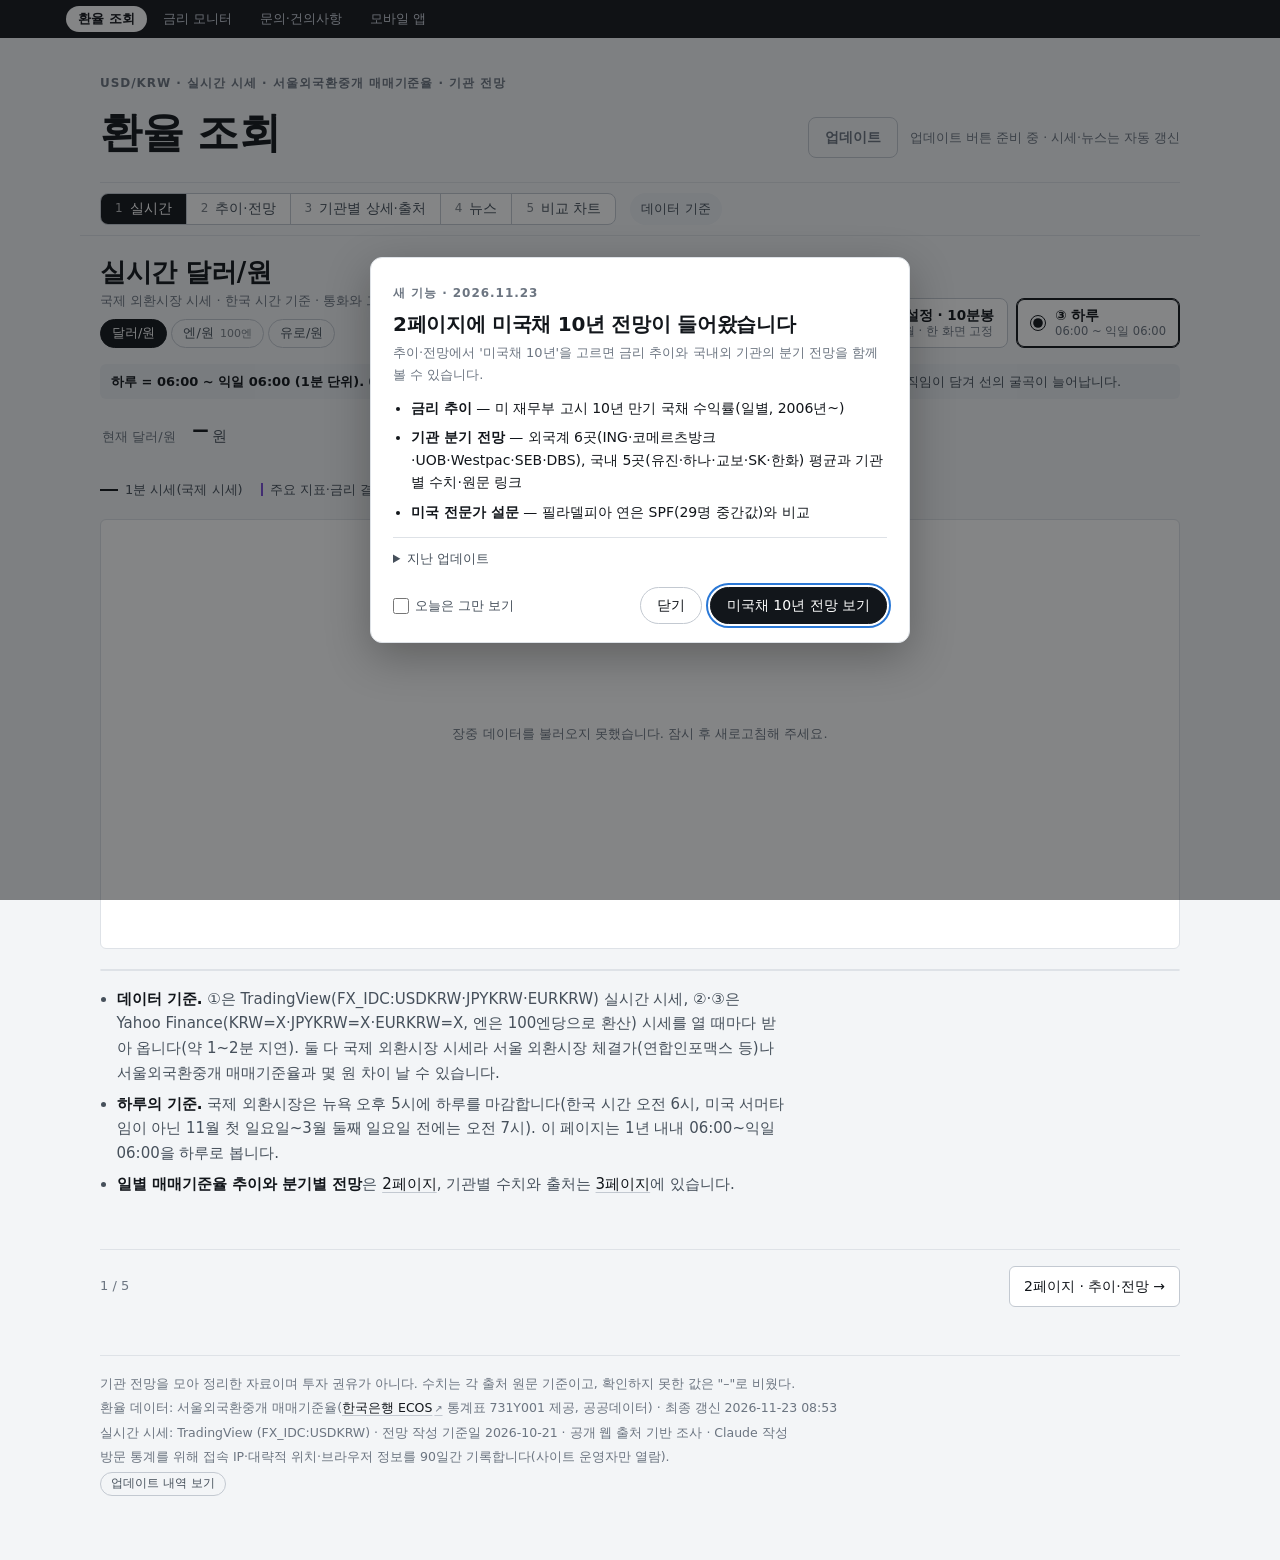
==== commit ca7a6b45: "실시간 시세 빈칸 메움을 1분 단위로: Yahoo 가 5분 간격·멈춤으로 와도 1분 예비 기록으로 모든 빈 분을 채움(예전엔 10분 넘는 공백만), 멈춘 직후도 바로 이음 Co-A" ====
--- a/docs/index.html
+++ b/docs/index.html
@@ -2171,7 +2171,7 @@
     $("dnowv").textContent=f1(now);
     $("dnowc").innerHTML="06:00 시가 대비 "+chg(open,now);
     $("dnowt").textContent=(stale?"마지막 거래 ":"")+mdhm(endT)+" 기준";
-    $("dcredit").textContent="데이터: Yahoo Finance "+CURS[CUR].y+"(국제 시세"+CURS[CUR].per+") · 1분 단위 · 받은 시각 "+(ID.updated||"").replace("T"," ")+" (약 1~2분 지연)"+(nW?" · Yahoo 시세가 10분 넘게 끊긴 구간(새벽·월요일 아침 등): Wise 시장 중간 환율(1분 자체 기록, 없으면 1시간 간격)을 앞뒤 Yahoo 값에 맞춰 이음(옅은 선)":"")+" · 지표: Nasdaq 경제 캘린더 · 한은·일본은행 결정 시각과 한은 의결문 공개 시각: 언론 첫 속보(네이버 뉴스 입력 시각)";
+    $("dcredit").textContent="데이터: Yahoo Finance "+CURS[CUR].y+"(국제 시세"+CURS[CUR].per+") · 1분 단위 · 받은 시각 "+(ID.updated||"").replace("T"," ")+" (약 1~2분 지연)"+(nW?" · Yahoo 시세가 끊기거나 띄엄띄엄 온 구간(새벽·월요일 아침 등, 1분이라도 비면): Wise 시장 중간 환율(1분 자체 기록, 없으면 1시간 간격)을 앞뒤 Yahoo 값에 맞춰 이음(옅은 선)":"")+" · 지표: Nasdaq 경제 캘린더 · 한은·일본은행 결정 시각과 한은 의결문 공개 시각: 언론 첫 속보(네이버 뉴스 입력 시각)";
     eventList($("devents"),dayEv,LAY.mode,"이 날의 주요 지표·금리 결정 ("+mdhm(start)+" ~ "+mdhm(start+DAYM)+", 한국 시간 · Nasdaq 캘린더)",dayEv.loading);
   }
 
